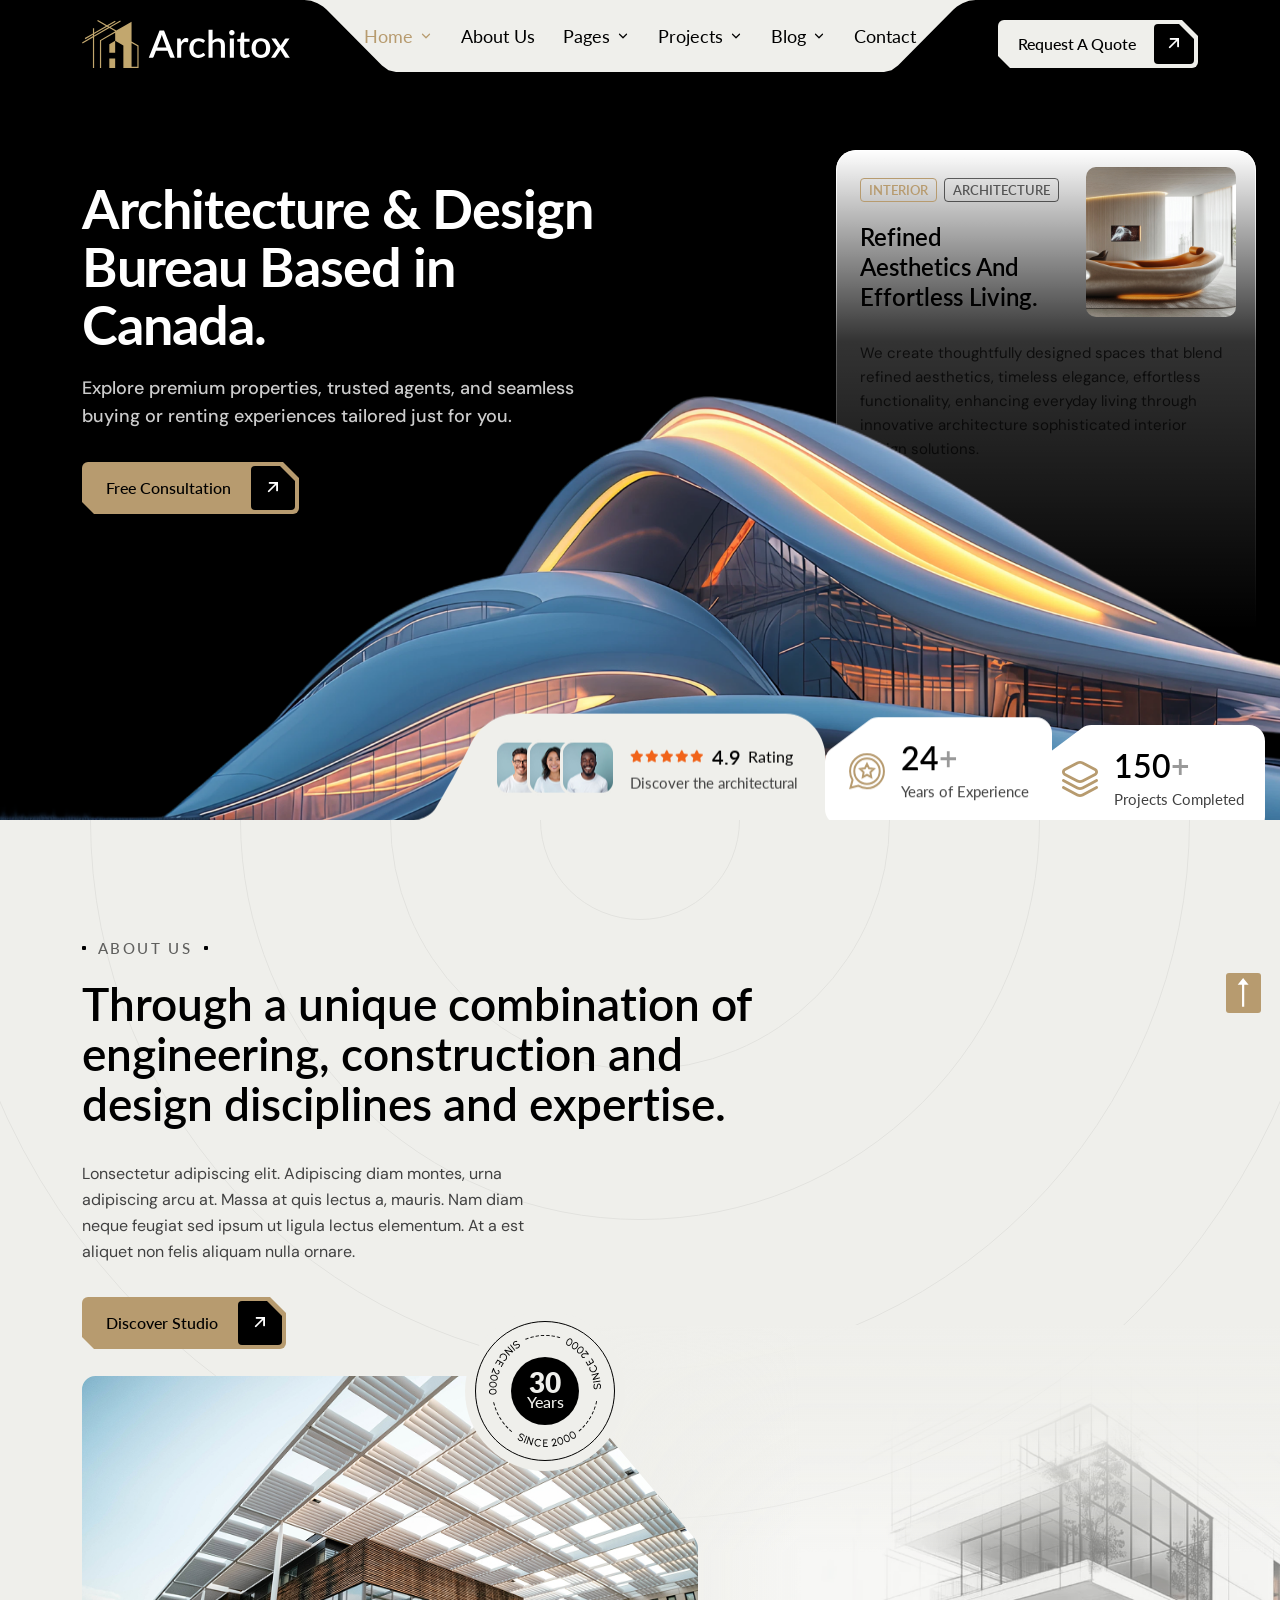
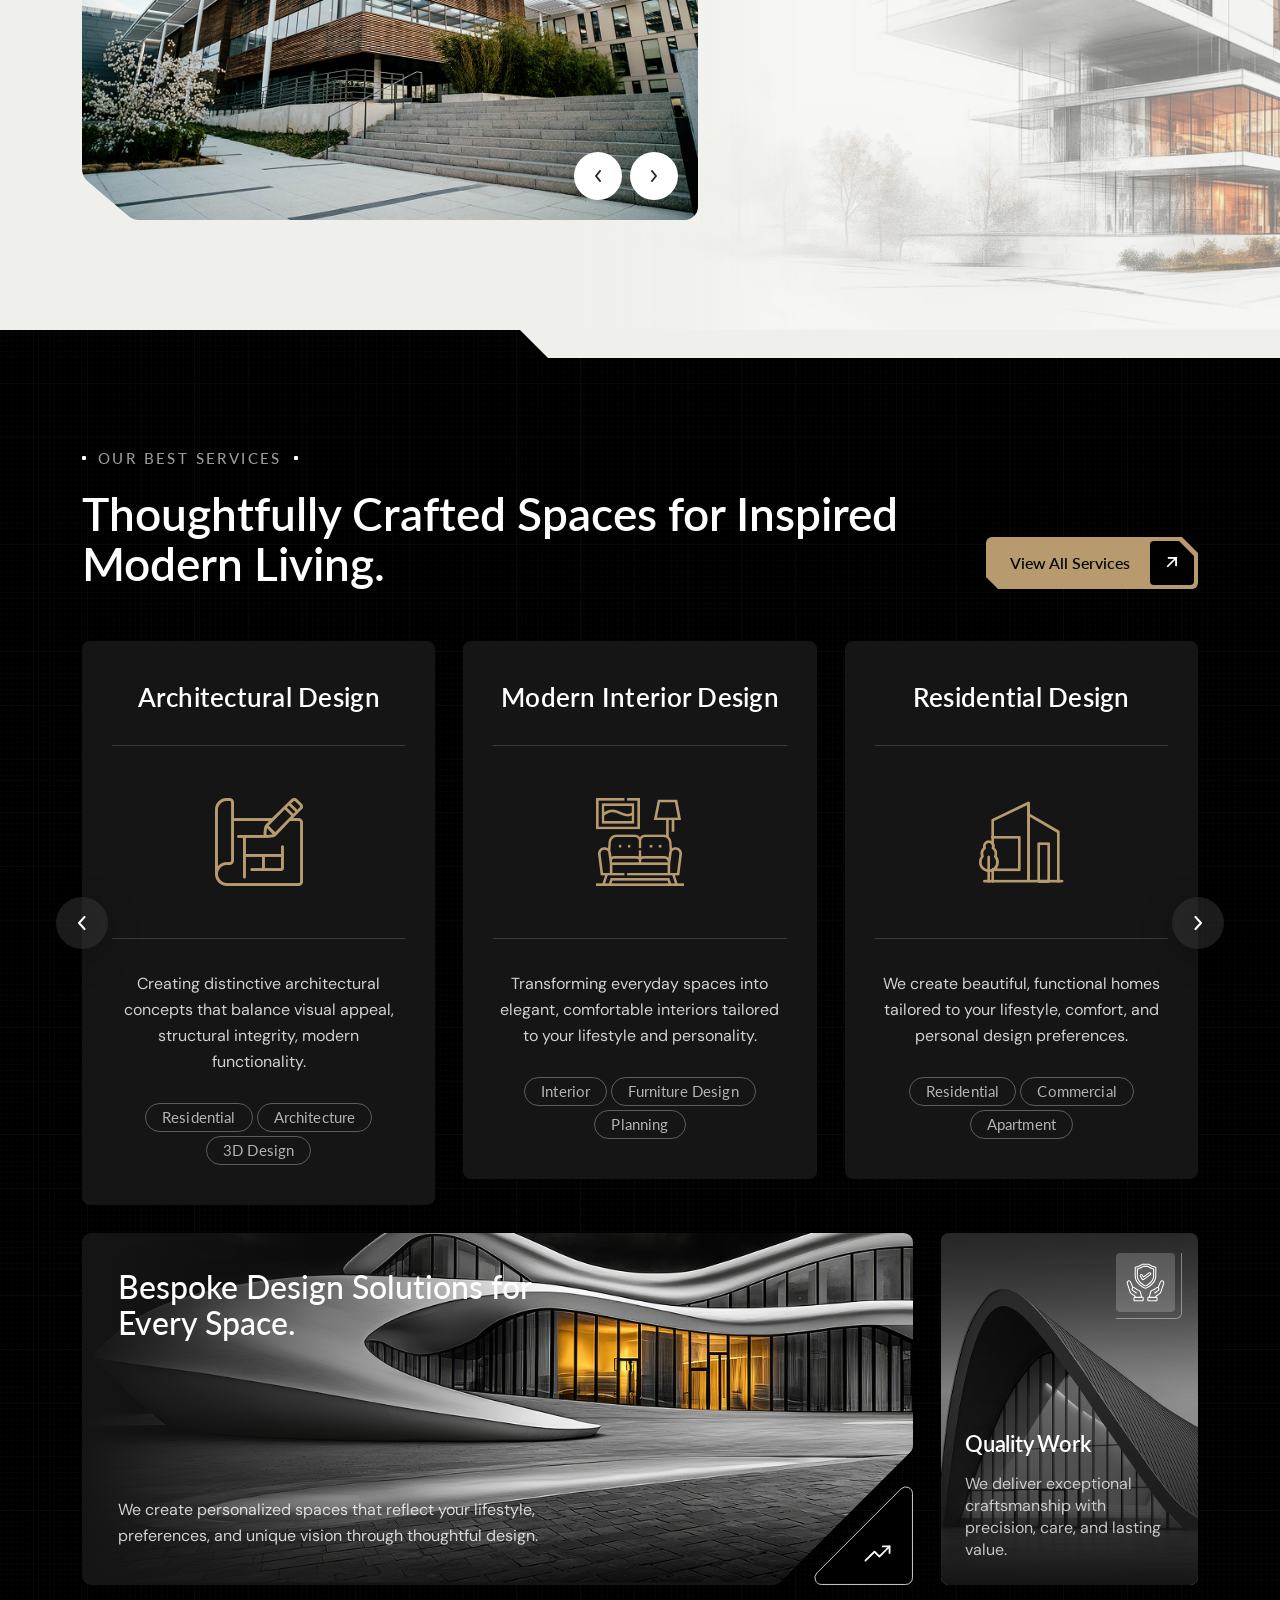
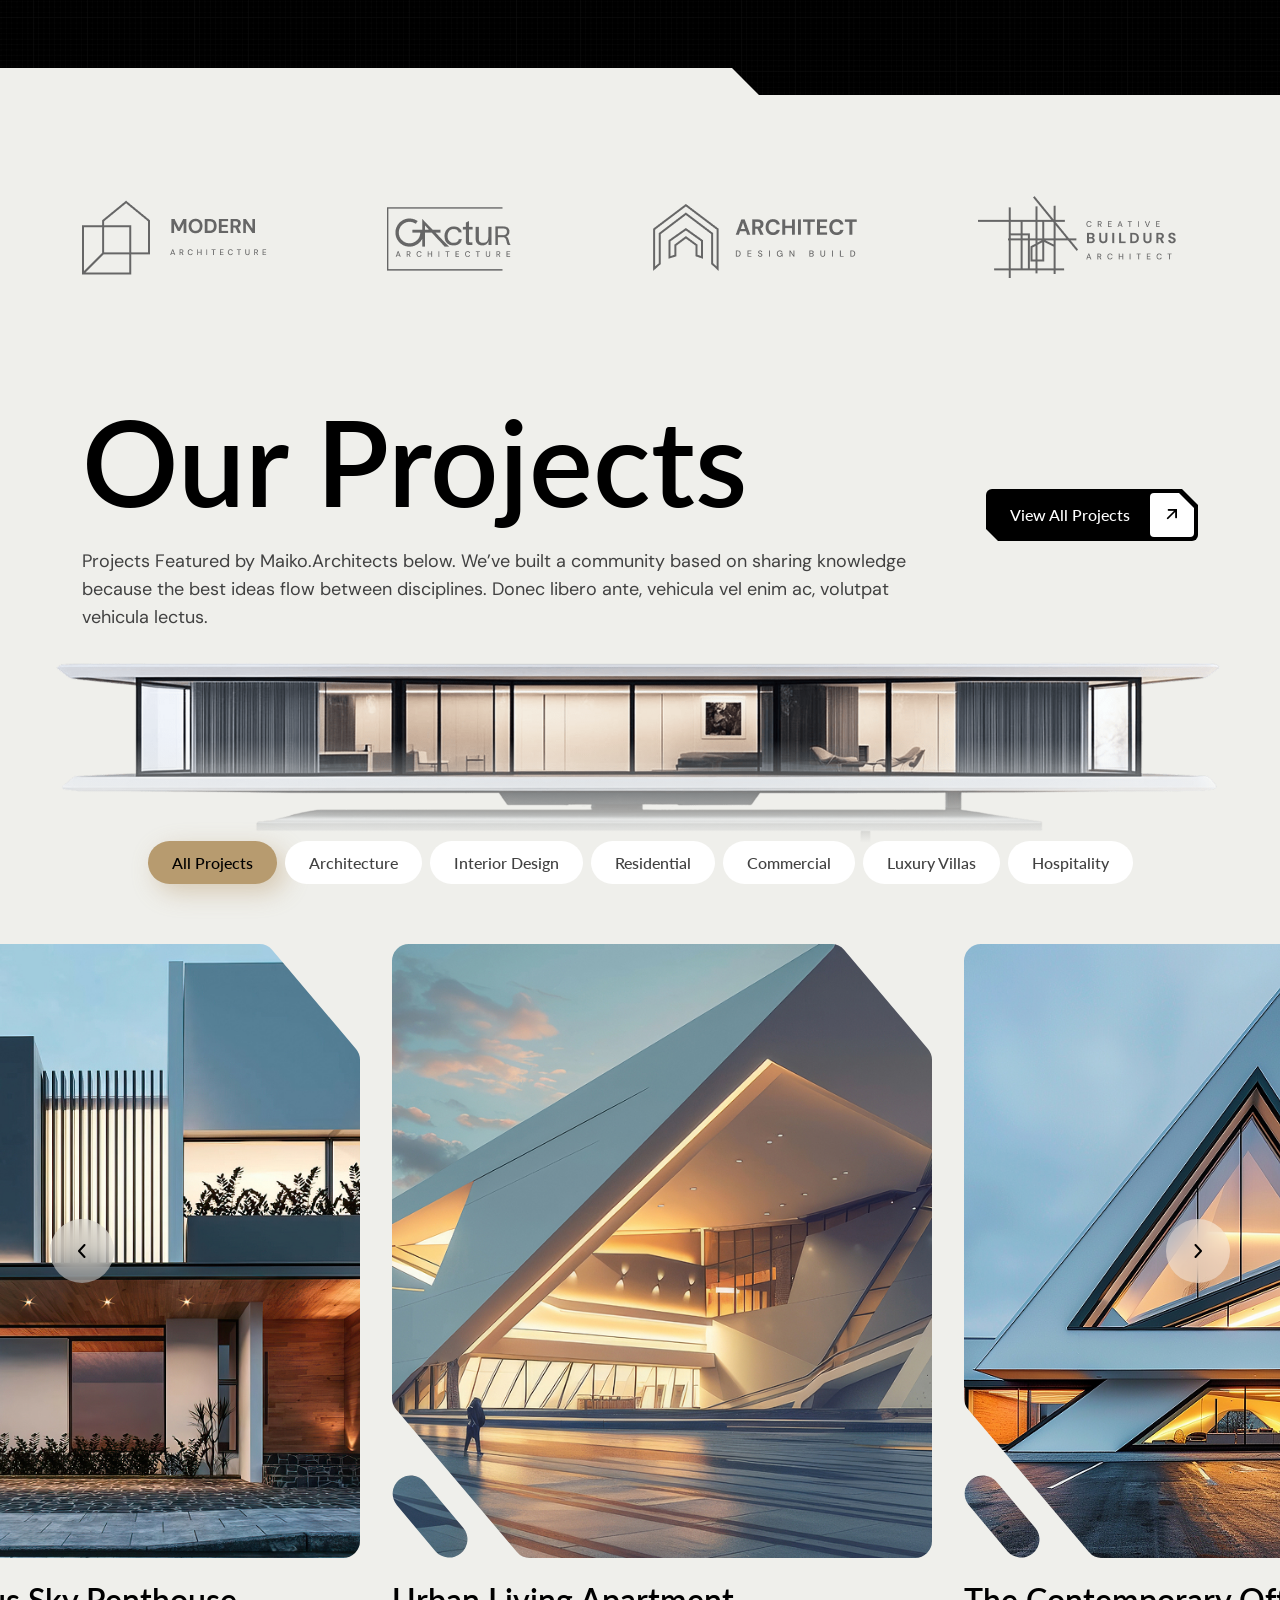
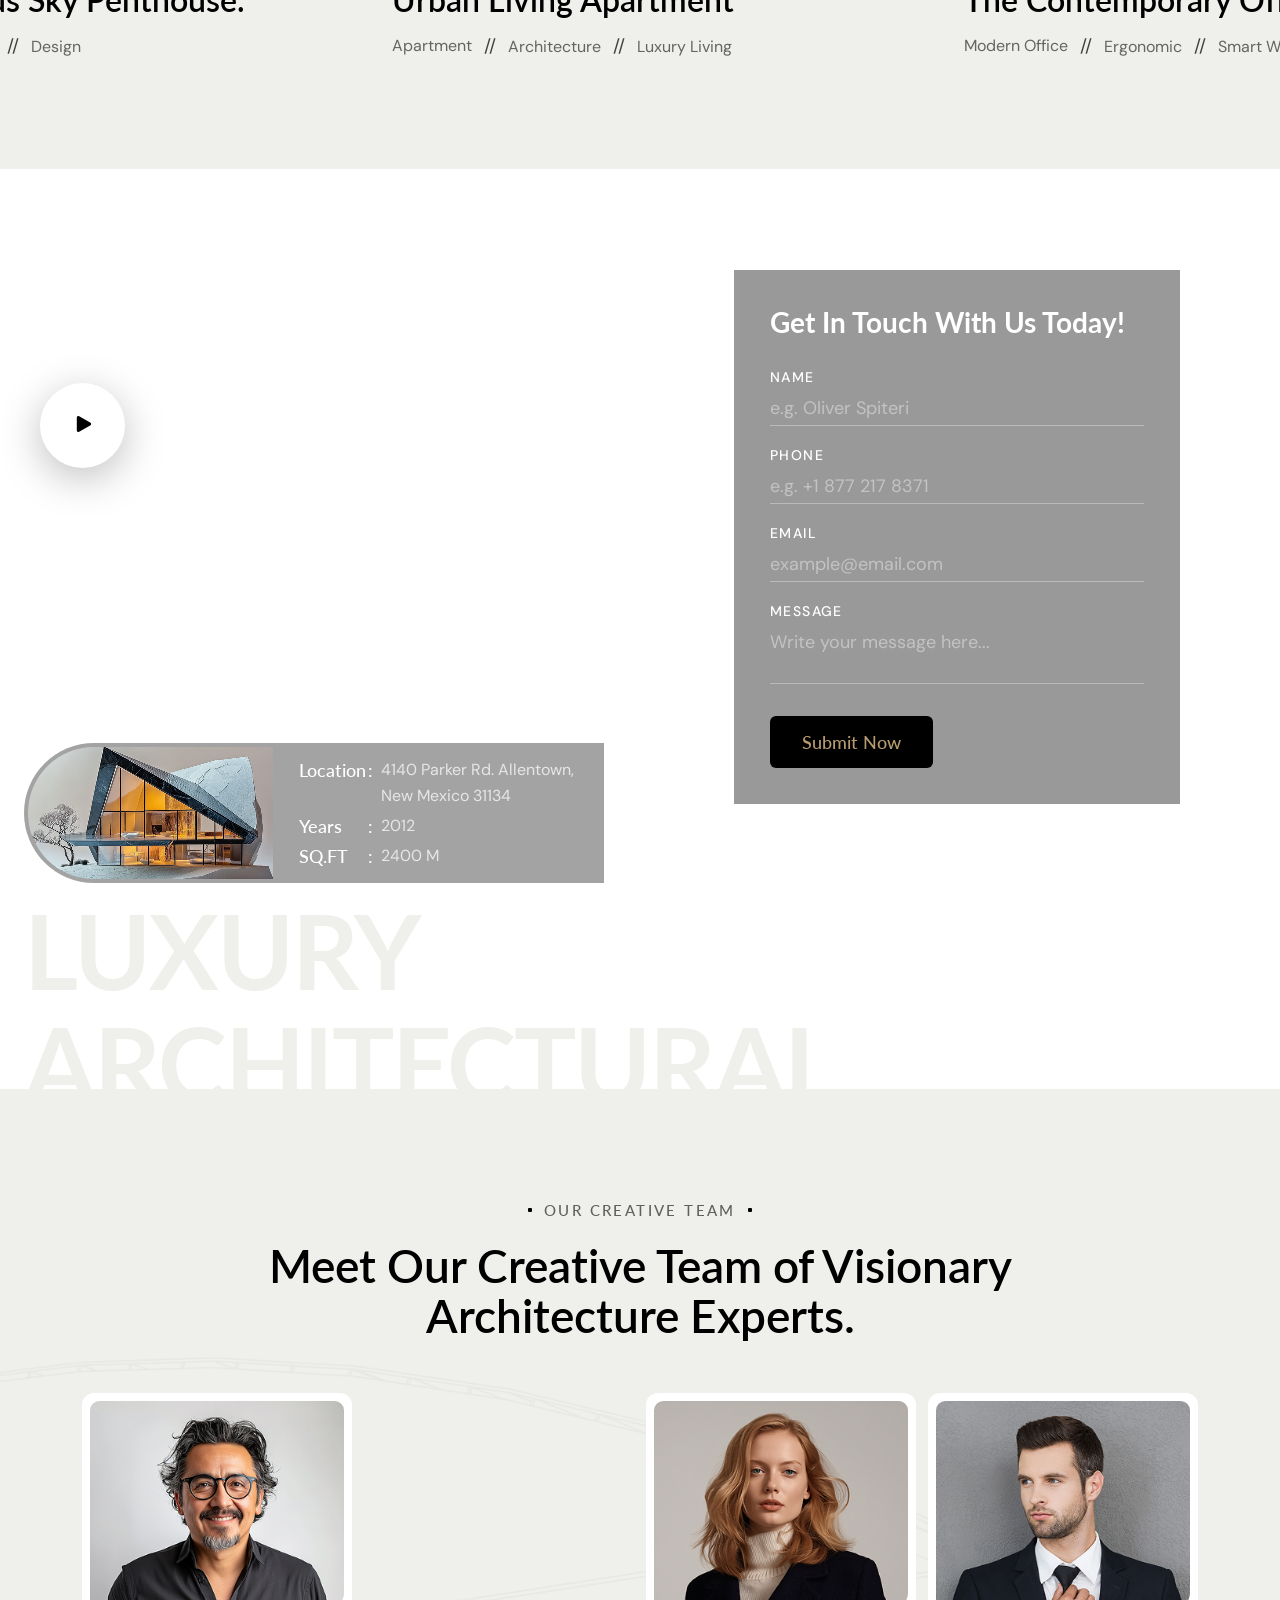
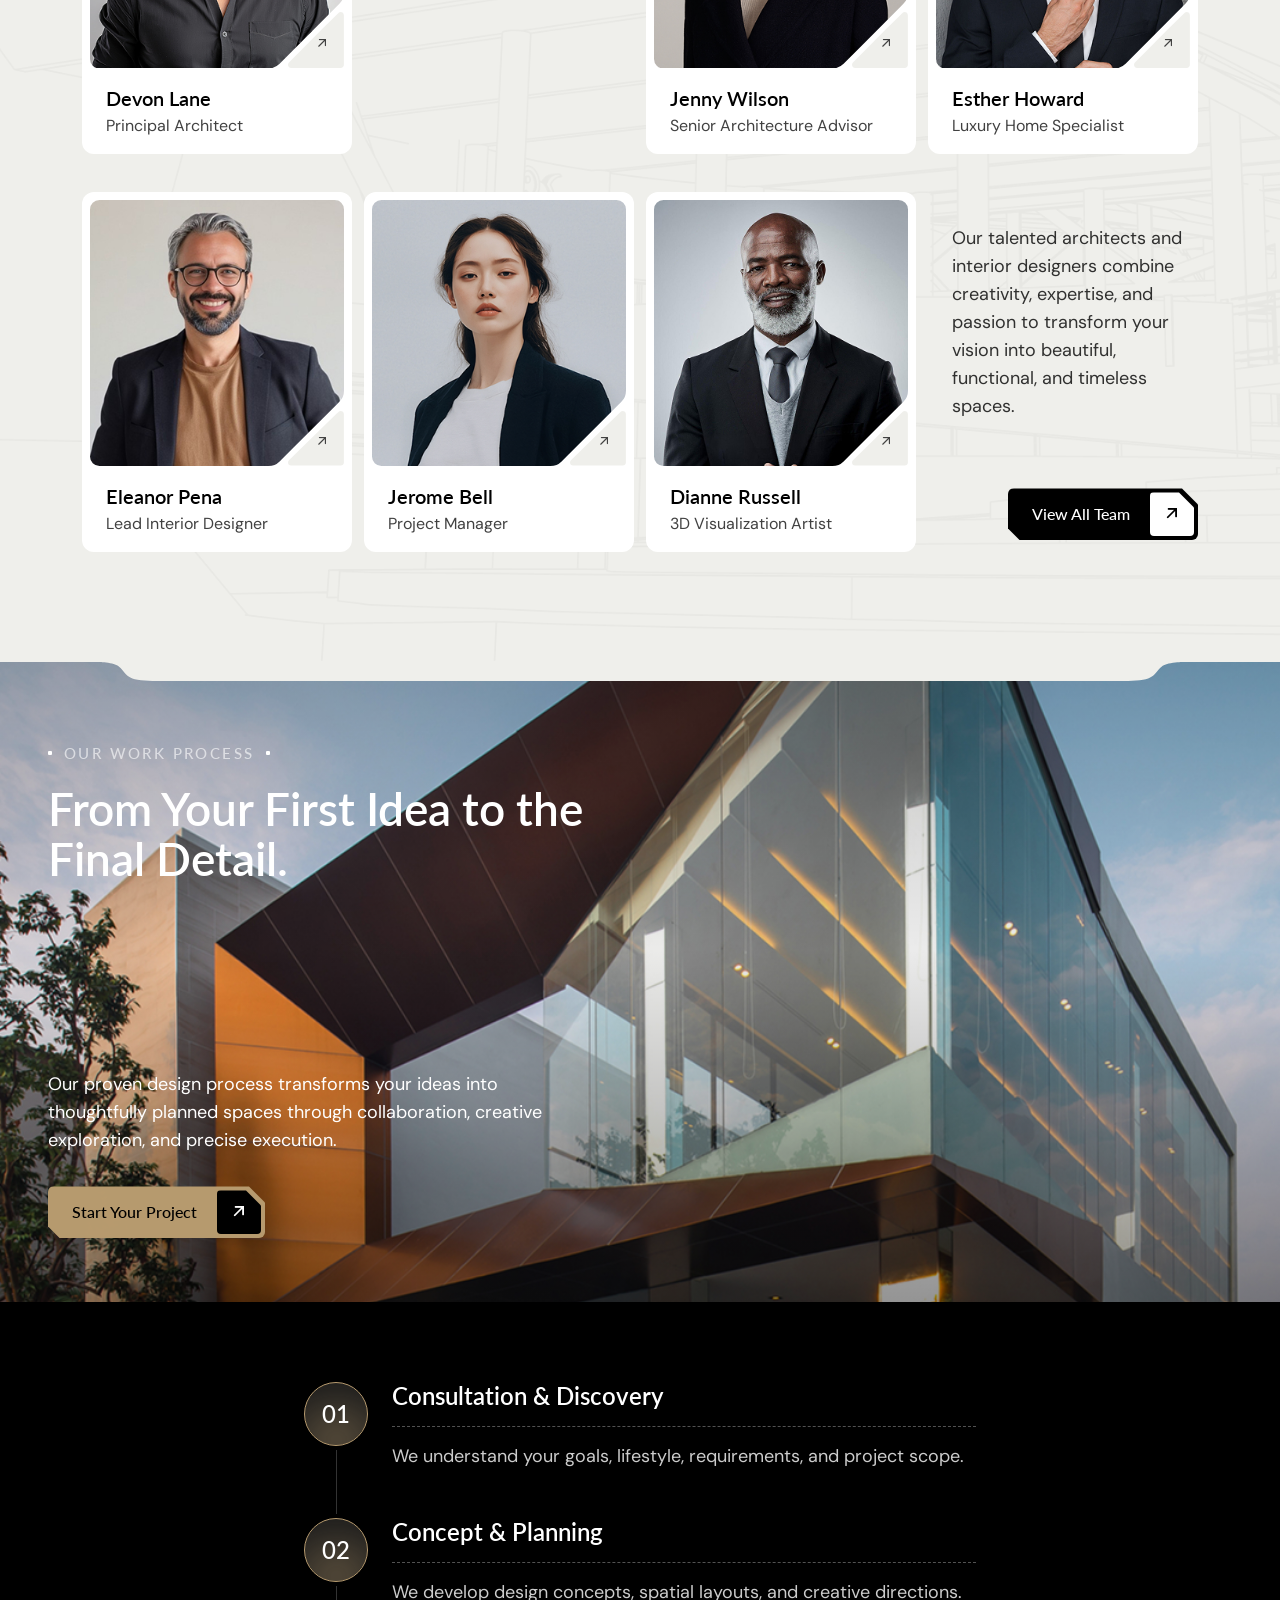
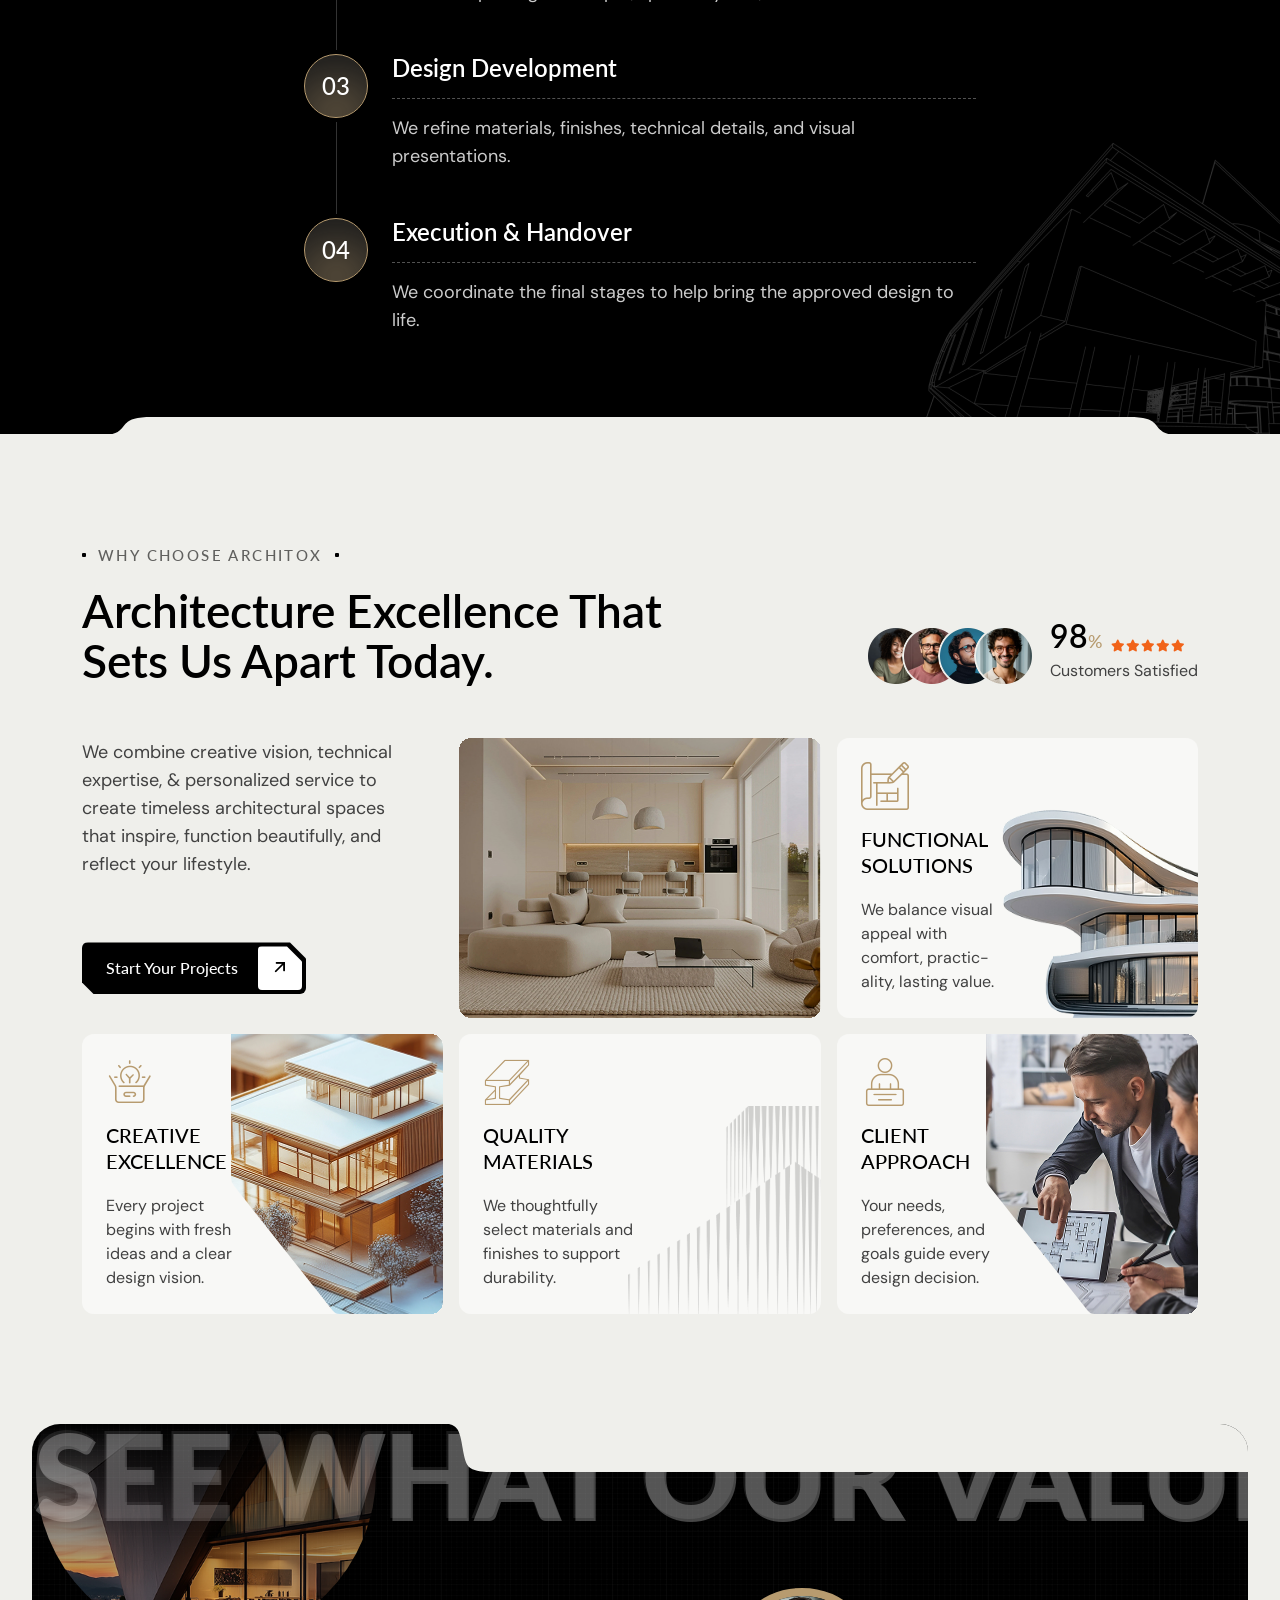
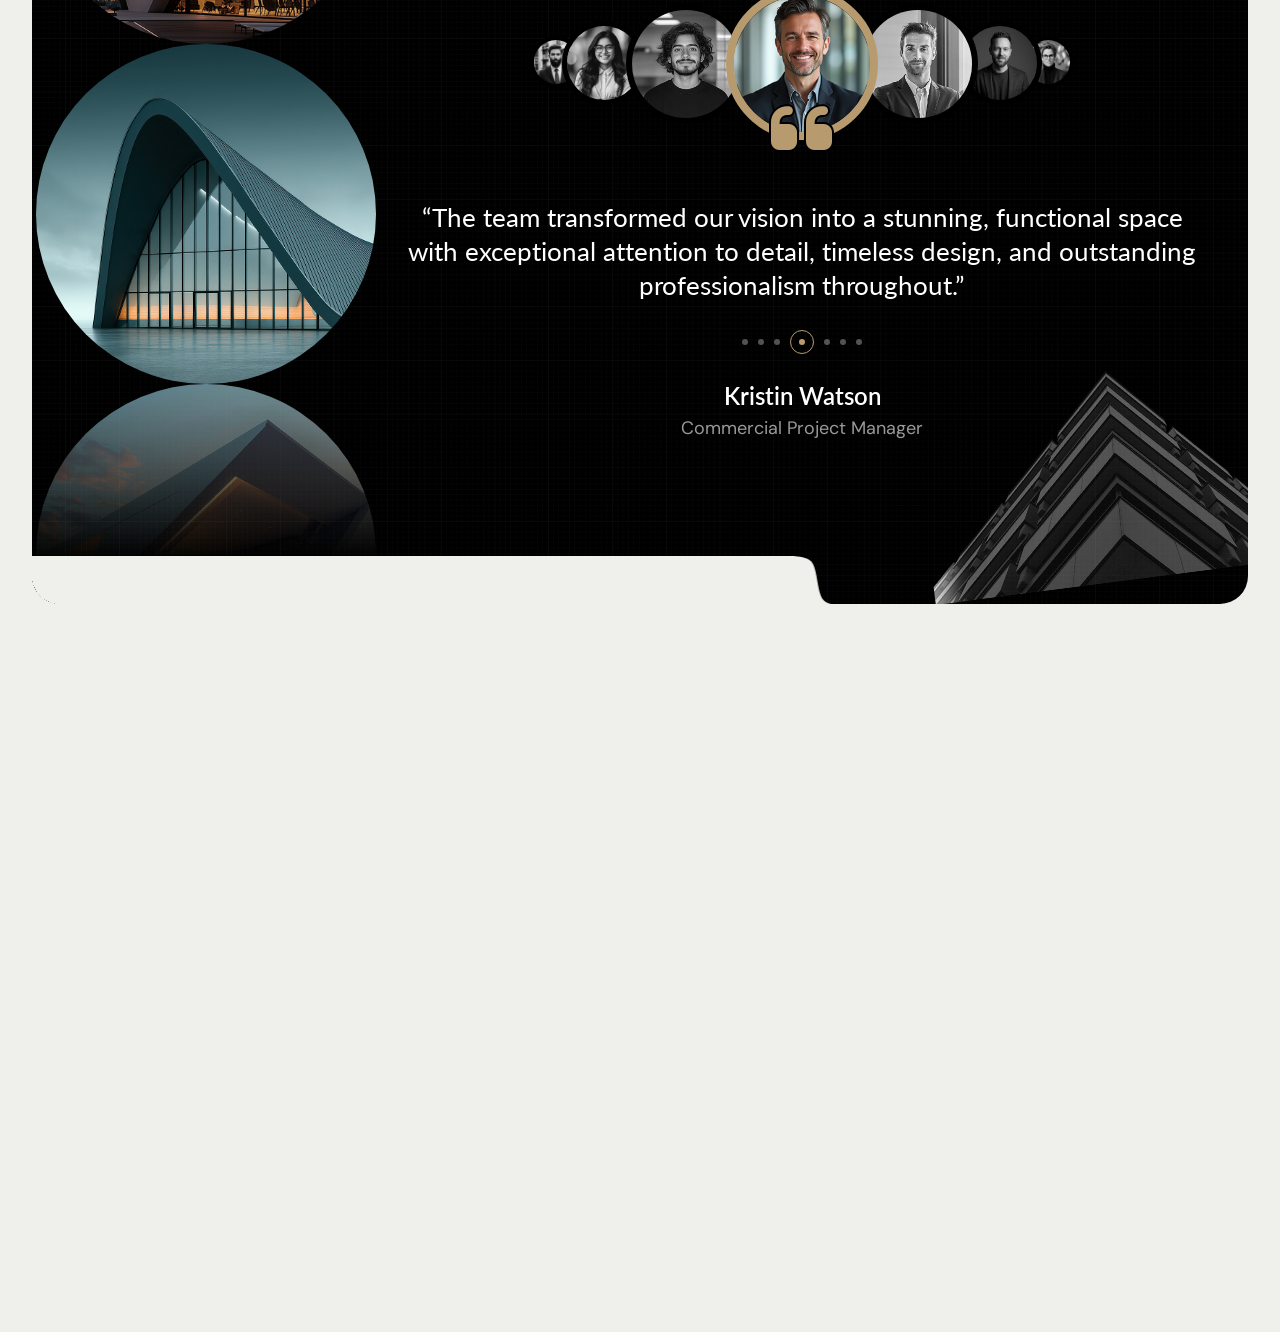
==== index.html @ 8ffff9d4 "h1-50%" ====
<!Doctype html>
<html class="no-js" lang="zxx">
    
    <head>
        <meta charset="utf-8">
        <meta http-equiv="x-ua-compatible" content="ie=edge">
        <title>Architox - Architecture & Interior HTML Template</title>
        <meta name="description" content="">
        <meta name="viewport" content="width=device-width, initial-scale=1">
		<link rel="shortcut icon" type="image/x-icon" href="assets/img/favicon.png">
        <!-- Place favicon.ico in the root directory -->


		<!-- all-CSS-link-here -->
        <link rel="stylesheet" href="assets/css/bootstrap.min.css">
        <link rel="stylesheet" href="assets/css/swiper-bundle.min.css">
        <link rel="stylesheet" href="assets/css/all.min.css">
        <link rel="stylesheet" href="assets/css/odometer.min.css">
        <link rel="stylesheet" href="assets/css/nice-select.css">
        <link rel="stylesheet" href="assets/css/animate.css">
        <link rel="stylesheet" href="assets/css/magnific-popup.css">
        <link rel="stylesheet" href="assets/css/nice-select.css">
        <link rel="stylesheet" href="assets/css/flaticon_architox.css">
        <link rel="stylesheet" href="assets/css/main.css">
    </head>

    <body class="ax-home-1" >

            
        <div class="ax-home-1-wrapper ">

            <!-- start preloader -->
            <div class="ax-preloader-1" role="status" aria-label="Loading Architox">
                <div class="ax-preloader-1-content">

                    <!-- the name: every letter rises out of its own mask -->
                    <div class="ax-preloader-1-word" aria-hidden="true">
                        <span class="ax-preloader-1-letter"><span class="ax-preloader-1-char">A</span></span>
                        <span class="ax-preloader-1-letter"><span class="ax-preloader-1-char">R</span></span>
                        <span class="ax-preloader-1-letter"><span class="ax-preloader-1-char">C</span></span>
                        <span class="ax-preloader-1-letter"><span class="ax-preloader-1-char">H</span></span>
                        <span class="ax-preloader-1-letter"><span class="ax-preloader-1-char">I</span></span>
                        <span class="ax-preloader-1-letter"><span class="ax-preloader-1-char">T</span></span>
                        <span class="ax-preloader-1-letter"><span class="ax-preloader-1-char">O</span></span>
                        <span class="ax-preloader-1-letter"><span class="ax-preloader-1-char">X</span></span>
                    </div>

                    <div class="ax-preloader-1-sub" aria-hidden="true">
                        <span class="ax-preloader-1-line"></span>
                        <span class="ax-preloader-1-tag">Architecture &amp; Interior</span>
                    </div>

                </div>
            </div>
            <!-- end preloader -->


            <!-- header-start -->
            <header class="ax-header-1-area">
                <div class="container ax-container-1">
                    <div class="ax-header-1-wrap">

                        <!-- logo -->
                        <div class="ax-header-1-logo-box">
                            <a href="index.html" class="ax-header-1-logo-elm" aria-label="Architox">
                                <div class="ax-header-1-logo-img wa-img-contain">
                                    <img src="assets/img/logo/logo-1.svg" alt="Architox">
                                </div>
                            </a>
                        </div>

                        <!-- menu -->
                        <div class="ax-header-1-menu d-xl-flex d-none">
                            <nav class="ax-main-navigation">
                                <ul id="main-nav" class="nav navbar-nav">

                                    <li class="dropdown active">
                                        <a href="#">
                                            <span class="text">Home</span>
                                            <span class="menu-arrow"></span>
                                        </a>
                                        <ul class="dropdown-menu clearfix">
                                            <li><a href="index.html">Home One</a></li>
                                            <li><a href="index-2.html">Home Two</a></li>
                                            <li><a href="index-3.html">Home Three</a></li>
                                        </ul>
                                    </li>

                                    <li>
                                        <a href="about-us.html"><span class="text">About Us</span></a>
                                    </li>

                                    <li class="dropdown">
                                        <a href="#">
                                            <span class="text">Pages</span>
                                            <span class="menu-arrow"></span>
                                        </a>
                                        <ul class="dropdown-menu clearfix">
                                            <li><a href="team.html">Our Team</a></li>
                                            <li><a href="pricing.html">Pricing</a></li>
                                            <li><a href="testimonial.html">Testimonial</a></li>
                                            <li><a href="faqs.html">FAQs</a></li>
                                            <li><a href="404.html">404</a></li>
                                        </ul>
                                    </li>

                                    <li class="dropdown">
                                        <a href="#">
                                            <span class="text">Projects</span>
                                            <span class="menu-arrow"></span>
                                        </a>
                                        <ul class="dropdown-menu clearfix">
                                            <li><a href="projects.html">Our Projects</a></li>
                                            <li><a href="project-details.html">Project Details</a></li>
                                        </ul>
                                    </li>

                                    <li class="dropdown">
                                        <a href="#">
                                            <span class="text">Blog</span>
                                            <span class="menu-arrow"></span>
                                        </a>
                                        <ul class="dropdown-menu clearfix">
                                            <li><a href="blog.html">Blog Grid</a></li>
                                            <li><a href="blog-details.html">Blog Details</a></li>
                                        </ul>
                                    </li>

                                    <li>
                                        <a href="contact-us.html"><span class="text">Contact</span></a>
                                    </li>

                                </ul>
                            </nav>
                        </div>

                        <!-- action-link -->
                        <div class="ax-header-1-action-link">

                            <!-- quote-btn -->
                            <a href="contact-us.html" class="ax-header-1-button">
                                <span class="text">Request A Quote</span>
                                <span class="icon">
                                    <i class="flaticon-up-right-arrow" aria-hidden="true"></i>
                                </span>
                            </a>

                            <!-- offcanvas-btn -->
                            <button type="button" class="ax-offcanvas-btn-1 offcanvas_toggle" aria-label="Open menu">
                                <i class="fa-solid fa-bars"></i>
                            </button>
                        </div>

                    </div>
                </div>
            </header>
            <!-- header-end -->


            <!-- hero-start -->
            <section class="ax-hero-1-area">

                <!-- bg-video -->
                <div class="ax-hero-1-bg wa-img-cover wa-video-cover wa-fix">
                    <video src="assets/img/hero/h1-bg-video.mp4" muted loop autoplay></video>
                </div>
                <div class="ax-hero-1-shade"></div>

                <!-- side-card -->
                <div class="ax-hero-1-card">
                    <div class="ax-hero-1-card-top">
                        <div class="ax-hero-1-card-left">
                            <div class="ax-hero-1-card-tags">
                                <span class="ax-hero-1-card-tag">Interior</span>
                                <span class="ax-hero-1-card-tag is-dark">Architecture</span>
                            </div>
                            <h3 class="ax-hero-1-card-title">Refined Aesthetics And Effortless Living.</h3>
                        </div>
                        <div class="ax-hero-1-card-img wa-img-cover wa-fix">
                            <img src="assets/img/hero/hero-card.jpg" alt="">
                        </div>
                    </div>
                    <p class="ax-hero-1-card-text">We create thoughtfully designed spaces that blend refined aesthetics, timeless elegance, effortless functionality, enhancing everyday living through innovative architecture sophisticated interior design solutions.</p>
                </div>

                <!-- building -->
                <div class="ax-hero-1-building wa-img-cover wa-fix">
                    <img src="assets/img/hero/hero-building.png" alt="Curved glass and steel building at dusk">
                </div>

                <!-- social-bar -->
                <div class="ax-hero-1-social">
                    <span class="ax-hero-1-social-follow">Follow us</span>
                    <span class="ax-hero-1-social-line"></span>
                    <div class="ax-hero-1-social-list">
                        <a href="#" class="ax-hero-1-social-link" aria-label="Facebook"><i class="fa-brands fa-facebook-f"></i></a>
                        <a href="#" class="ax-hero-1-social-link" aria-label="Instagram"><i class="fa-brands fa-instagram"></i></a>
                        <a href="#" class="ax-hero-1-social-link" aria-label="LinkedIn"><i class="fa-brands fa-linkedin-in"></i></a>
                        <a href="#" class="ax-hero-1-social-link" aria-label="X"><i class="fa-brands fa-x-twitter"></i></a>
                    </div>
                </div>

                <!-- stats -->
                <div class="ax-hero-1-stats">
                    <div class="ax-hero-1-rating">
                        <div class="ax-hero-1-rating-avatars">
                            <div class="ax-hero-1-rating-avatar wa-img-cover wa-fix">
                                <img src="assets/img/hero/hero-avatar-1.jpg" alt="">
                            </div>
                            <div class="ax-hero-1-rating-avatar wa-img-cover wa-fix">
                                <img src="assets/img/hero/hero-avatar-2.jpg" alt="">
                            </div>
                            <div class="ax-hero-1-rating-avatar wa-img-cover wa-fix">
                                <img src="assets/img/hero/hero-avatar-3.jpg" alt="">
                            </div>
                        </div>
                        <div class="ax-hero-1-rating-info">
                            <div class="ax-hero-1-rating-row">
                                <div class="ax-hero-1-rating-stars" aria-hidden="true">
                                    <i class="fa-solid fa-star"></i>
                                    <i class="fa-solid fa-star"></i>
                                    <i class="fa-solid fa-star"></i>
                                    <i class="fa-solid fa-star"></i>
                                    <i class="fa-solid fa-star"></i>
                                </div>
                                <span class="ax-hero-1-rating-num">4.9</span>
                                <span class="ax-hero-1-rating-label">Rating</span>
                            </div>
                            <p class="ax-hero-1-rating-text">Discover the architectural</p>
                        </div>
                    </div>
                    <div class="ax-hero-1-stat">
                        <div class="ax-hero-1-stat-icon wa-img-contain">
                            <img src="assets/img/hero/icon-experience.svg" alt="">
                        </div>
                        <div class="ax-hero-1-stat-info">
                            <h4 class="ax-hero-1-stat-num">24<span>+</span></h4>
                            <p class="ax-hero-1-stat-text">Years of Experience</p>
                        </div>
                    </div>
                    <div class="ax-hero-1-stat">
                        <div class="ax-hero-1-stat-icon wa-img-contain">
                            <img src="assets/img/hero/icon-projects.svg" alt="">
                        </div>
                        <div class="ax-hero-1-stat-info">
                            <h4 class="ax-hero-1-stat-num">150<span>+</span></h4>
                            <p class="ax-hero-1-stat-text">Projects Completed</p>
                        </div>
                    </div>
                </div>

                <!-- content -->
                <div class="container ax-container-1 ax-hero-1-container">
                    <div class="ax-hero-1-content">
                        <h1 class="ax-hero-title-1 wa_blinds_text" data-wa-text-wait data-wa-text-delay=".9">Architecture &amp; Design Bureau Based in Canada.</h1>
                        <p class="ax-p-4 ax-hero-1-text">Explore premium properties, trusted agents, and seamless buying or renting experiences tailored just for you.</p>
                        <div class="btn-elm">
                            <a href="contact-us.html" class="ax-pr-btn-1 ax-hero-1-btn">
                                <span class="text">Free Consultation</span>
                                <span class="icon">
                                    <i class="flaticon-up-right-arrow flaticon" aria-hidden="true"></i>
                                </span>
                            </a>
                        </div>
                    </div>
                </div>

            </section>
            <!-- hero-end -->


            <!-- about-start -->
            <section class="ax-about-1-area">

                <!-- sketch: the building in the corner -->
                <div class="ax-about-1-bg">
                    <div class="ax-about-1-bg-img wa-img-cover wa-fix">
                        <img src="assets/img/about/a1-bg-img.png" alt="">
                    </div>
                </div>

                <!-- lines: five half circles from the top middle -->
                <div class="ax-about-1-lines" aria-hidden="true">
                    <span class="ax-about-1-line"></span>
                    <span class="ax-about-1-line"></span>
                    <span class="ax-about-1-line"></span>
                    <span class="ax-about-1-line"></span>
                    <span class="ax-about-1-line"></span>
                </div>

                <div class="container ax-container-1 ax-about-1-container">
                    <div class="ax-about-1-wrap">

                        <!-- content -->
                        <div class="ax-about-1-content">
                            <span class="ax-subtitle-1">About us</span>
                            <h2 class="ax-sec-title-2 ax-about-1-title wa_blinds_text">Through a unique combination of engineering, construction and design disciplines and expertise.</h2>
                            <p class="ax-p-1 ax-about-1-text wow fadeInUp2">Lonsectetur adipiscing elit. Adipiscing diam montes, urna adipiscing arcu at. Massa at quis lectus a, mauris. Nam diam neque feugiat sed ipsum ut ligula lectus elementum. At a est aliquet non felis aliquam nulla ornare.</p>
                            <div class="btn-elm ax-about-1-btn wow fadeInUp2">
                                <a href="about-us.html" class="ax-pr-btn-1">
                                    <span class="text">Discover Studio</span>
                                    <span class="icon">
                                        <i class="flaticon-up-right-arrow flaticon" aria-hidden="true"></i>
                                    </span>
                                </a>
                            </div>
                        </div>

                        <!-- photo: the slider (4 pictures) with its badge and the two arrows -->
                        <div class="ax-about-1-photo">
                            <div class="ax-about-1-slider swiper">
                                <div class="swiper-wrapper">
                                    <div class="swiper-slide">
                                        <div class="ax-about-1-slide wa-img-cover wa-fix">
                                            <img src="assets/img/about/a1-img-1.jpg" alt="Modern architecture at sunset">
                                        </div>
                                    </div>
                                    <div class="swiper-slide">
                                        <div class="ax-about-1-slide wa-img-cover wa-fix">
                                            <img src="assets/img/about/a1-img-2.jpg" alt="Architecture project">
                                        </div>
                                    </div>
                                    <div class="swiper-slide">
                                        <div class="ax-about-1-slide wa-img-cover wa-fix">
                                            <img src="assets/img/about/a1-img-3.jpg" alt="Architecture project">
                                        </div>
                                    </div>
                                    <div class="swiper-slide">
                                        <div class="ax-about-1-slide wa-img-cover wa-fix">
                                            <img src="assets/img/about/a1-img-4.jpg" alt="Architecture project">
                                        </div>
                                    </div>
                                </div>
                            </div>

                            <div class="ax-about-1-sticker" aria-hidden="true">
                                <div class="ax-about-1-sticker-text wa-img-contain">
                                    <img src="assets/img/about/a1-circle-text.png" alt="">
                                </div>
                                <div class="ax-about-1-sticker-years">
                                    <span class="ax-about-1-sticker-num">30</span>
                                    <span class="ax-about-1-sticker-label">Years</span>
                                </div>
                            </div>

                            <div class="ax-about-1-arrows">
                                <button type="button" class="ax-about-1-arrow ax-about-1-prev" aria-label="Previous">
                                    <svg width="6" height="12" viewBox="0 0 6 12" fill="none" aria-hidden="true"><path d="M5 1L1 6l4 5" stroke="currentColor" stroke-width="2" stroke-linecap="round" stroke-linejoin="round"/></svg>
                                </button>
                                <button type="button" class="ax-about-1-arrow ax-about-1-next" aria-label="Next">
                                    <svg width="6" height="12" viewBox="0 0 6 12" fill="none" aria-hidden="true"><path d="M1 1l4 5-4 5" stroke="currentColor" stroke-width="2" stroke-linecap="round" stroke-linejoin="round"/></svg>
                                </button>
                            </div>
                        </div>

                        <!-- stats -->
                        <div class="ax-about-1-stats">
                            <div class="ax-about-1-stat">
                                <h3 class="ax-about-1-stat-title">Years of Experience</h3>
                                <div class="ax-about-1-stat-count">
                                    <span class="ax-about-1-stat-num">23</span>
                                    <span class="ax-about-1-stat-unit">+</span>
                                </div>
                                <p class="ax-about-1-stat-text">Over a decade of expertise crafting innovative</p>
                            </div>
                            <div class="ax-about-1-stat">
                                <h3 class="ax-about-1-stat-title">Client Satisfaction Rate</h3>
                                <div class="ax-about-1-stat-count">
                                    <span class="ax-about-1-stat-num">98</span>
                                    <span class="ax-about-1-stat-unit">%</span>
                                </div>
                                <p class="ax-about-1-stat-text">98% client satisfaction rate achieved through.</p>
                            </div>
                            <div class="ax-about-1-stat">
                                <h3 class="ax-about-1-stat-title">Projects Completed</h3>
                                <div class="ax-about-1-stat-count">
                                    <span class="ax-about-1-stat-num">1.2</span>
                                    <span class="ax-about-1-stat-unit">K+</span>
                                </div>
                                <p class="ax-about-1-stat-text is-sm">Showcasing innovative architecture through completed.</p>
                            </div>
                        </div>

                    </div>
                </div>

            </section>
            <!-- about-end -->


            <!-- service-start -->
            <section class="ax-service-1-area " data-background="assets/img/services/s1-bg-line.png">

                <div class="container ax-container-1 ax-service-1-container">

                    <!-- head -->
                    <div class="ax-service-1-head">
                        <div class="ax-service-1-head-content">
                            <span class="ax-subtitle-1 has-white">Our best services</span>
                            <h2 class="ax-sec-title-2 has-white ax-service-1-title wa_blinds_text">Thoughtfully Crafted Spaces for Inspired Modern Living.</h2>
                        </div>
                        <div class="btn-elm">
                            <a href="services.html" class="ax-pr-btn-1">
                                <span class="text">View All Services</span>
                                <span class="icon">
                                    <i class="flaticon-up-right-arrow flaticon" aria-hidden="true"></i>
                                </span>
                            </a>
                        </div>
                    </div>

                    <!-- slider: the cards of the services, the picture of a card comes up on hover -->
                    <div class="ax-service-1-slider-wrap">
                        <div class="ax-service-1-slider swiper">
                            <div class="swiper-wrapper">

                                <div class="swiper-slide">
                                    <div class="ax-service-1-card">
                                        <div class="ax-service-1-card-img wa-img-cover wa-fix">
                                            <img src="assets/img/services/s1-img-1.jpg" alt="">
                                        </div>
                                        <div class="ax-service-1-card-hover">
                                            <span class="ax-service-1-card-hover-title">Architectural Design</span>
                                            <p class="ax-service-1-card-hover-text">Creating distinctive architectural concepts that balance visual appeal, structural integrity, modern functionality.</p>
                                            <a href="services.html" class="ax-service-1-card-btn" aria-label="Architectural Design">
                                                <i class="flaticon-up-right-arrow flaticon" aria-hidden="true"></i>
                                            </a>
                                        </div>
                                        <div class="ax-service-1-card-in">
                                            <h3 class="ax-service-1-card-title">Architectural Design</h3>
                                            <div class="ax-service-1-card-mid">
                                                <div class="ax-service-1-card-icon">
                                                    <i class="flaticon-blueprint flaticon" aria-hidden="true"></i>
                                                </div>
                                            </div>
                                            <div class="ax-service-1-card-body">
                                                <p class="ax-service-1-card-text">Creating distinctive architectural concepts that balance visual appeal, structural integrity, modern functionality.</p>
                                                <div class="ax-service-1-card-tags">
                                                    <span class="ax-service-1-card-tag">Residential</span>
                                                    <span class="ax-service-1-card-tag">Architecture</span>
                                                    <span class="ax-service-1-card-tag">3D Design</span>
                                                </div>
                                            </div>
                                        </div>
                                    </div>
                                </div>

                                <div class="swiper-slide">
                                    <div class="ax-service-1-card">
                                        <div class="ax-service-1-card-img wa-img-cover wa-fix">
                                            <img src="assets/img/services/s1-img-2.jpg" alt="">
                                        </div>
                                        <div class="ax-service-1-card-hover">
                                            <span class="ax-service-1-card-hover-title">Modern Interior Design</span>
                                            <p class="ax-service-1-card-hover-text">Transforming everyday spaces into elegant, comfortable interiors tailored to your lifestyle and personality.</p>
                                            <a href="services.html" class="ax-service-1-card-btn" aria-label="Modern Interior Design">
                                                <i class="flaticon-up-right-arrow flaticon" aria-hidden="true"></i>
                                            </a>
                                        </div>
                                        <div class="ax-service-1-card-in">
                                            <h3 class="ax-service-1-card-title">Modern Interior Design</h3>
                                            <div class="ax-service-1-card-mid">
                                                <div class="ax-service-1-card-icon">
                                                    <i class="flaticon-sofa flaticon" aria-hidden="true"></i>
                                                </div>
                                            </div>
                                            <div class="ax-service-1-card-body">
                                                <p class="ax-service-1-card-text">Transforming everyday spaces into elegant, comfortable interiors tailored to your lifestyle and personality.</p>
                                                <div class="ax-service-1-card-tags">
                                                    <span class="ax-service-1-card-tag">Interior</span>
                                                    <span class="ax-service-1-card-tag">Furniture Design</span>
                                                    <span class="ax-service-1-card-tag">Planning</span>
                                                </div>
                                            </div>
                                        </div>
                                    </div>
                                </div>

                                <div class="swiper-slide">
                                    <div class="ax-service-1-card">
                                        <div class="ax-service-1-card-img wa-img-cover wa-fix">
                                            <img src="assets/img/services/s1-img-5.jpg" alt="">
                                        </div>
                                        <div class="ax-service-1-card-hover">
                                            <span class="ax-service-1-card-hover-title">Residential Design</span>
                                            <p class="ax-service-1-card-hover-text">We create beautiful, functional homes tailored to your lifestyle, comfort, and personal design preferences.</p>
                                            <a href="services.html" class="ax-service-1-card-btn" aria-label="Residential Design">
                                                <i class="flaticon-up-right-arrow flaticon" aria-hidden="true"></i>
                                            </a>
                                        </div>
                                        <div class="ax-service-1-card-in">
                                            <h3 class="ax-service-1-card-title">Residential Design</h3>
                                            <div class="ax-service-1-card-mid">
                                                <div class="ax-service-1-card-icon">
                                                    <i class="flaticon-modern-house flaticon" aria-hidden="true"></i>
                                                </div>
                                            </div>
                                            <div class="ax-service-1-card-body">
                                                <p class="ax-service-1-card-text">We create beautiful, functional homes tailored to your lifestyle, comfort, and personal design preferences.</p>
                                                <div class="ax-service-1-card-tags">
                                                    <span class="ax-service-1-card-tag">Residential</span>
                                                    <span class="ax-service-1-card-tag">Commercial</span>
                                                    <span class="ax-service-1-card-tag">Apartment</span>
                                                </div>
                                            </div>
                                        </div>
                                    </div>
                                </div>

                                <div class="swiper-slide">
                                    <div class="ax-service-1-card">
                                        <div class="ax-service-1-card-img wa-img-cover wa-fix">
                                            <img src="assets/img/services/s1-img-3.jpg" alt="">
                                        </div>
                                        <div class="ax-service-1-card-hover">
                                            <span class="ax-service-1-card-hover-title">Commercial Design</span>
                                            <p class="ax-service-1-card-hover-text">Designing inspiring commercial spaces that elevate brands, welcome people, and support productive daily work.</p>
                                            <a href="services.html" class="ax-service-1-card-btn" aria-label="Commercial Design">
                                                <i class="flaticon-up-right-arrow flaticon" aria-hidden="true"></i>
                                            </a>
                                        </div>
                                        <div class="ax-service-1-card-in">
                                            <h3 class="ax-service-1-card-title">Commercial Design</h3>
                                            <div class="ax-service-1-card-mid">
                                                <div class="ax-service-1-card-icon">
                                                    <i class="flaticon-modern-house-1 flaticon" aria-hidden="true"></i>
                                                </div>
                                            </div>
                                            <div class="ax-service-1-card-body">
                                                <p class="ax-service-1-card-text">Designing inspiring commercial spaces that elevate brands, welcome people, and support productive daily work.</p>
                                                <div class="ax-service-1-card-tags">
                                                    <span class="ax-service-1-card-tag">Office</span>
                                                    <span class="ax-service-1-card-tag">Retail</span>
                                                    <span class="ax-service-1-card-tag">Hospitality</span>
                                                </div>
                                            </div>
                                        </div>
                                    </div>
                                </div>

                                <div class="swiper-slide">
                                    <div class="ax-service-1-card">
                                        <div class="ax-service-1-card-img wa-img-cover wa-fix">
                                            <img src="assets/img/services/s1-img-4.jpg" alt="">
                                        </div>
                                        <div class="ax-service-1-card-hover">
                                            <span class="ax-service-1-card-hover-title">Space Planning</span>
                                            <p class="ax-service-1-card-hover-text">Smart layouts and detailed plans that make every square meter work harder, flow better, and feel right.</p>
                                            <a href="services.html" class="ax-service-1-card-btn" aria-label="Space Planning">
                                                <i class="flaticon-up-right-arrow flaticon" aria-hidden="true"></i>
                                            </a>
                                        </div>
                                        <div class="ax-service-1-card-in">
                                            <h3 class="ax-service-1-card-title">Space Planning</h3>
                                            <div class="ax-service-1-card-mid">
                                                <div class="ax-service-1-card-icon">
                                                    <i class="flaticon-layout flaticon" aria-hidden="true"></i>
                                                </div>
                                            </div>
                                            <div class="ax-service-1-card-body">
                                                <p class="ax-service-1-card-text">Smart layouts and detailed plans that make every square meter work harder, flow better, and feel right.</p>
                                                <div class="ax-service-1-card-tags">
                                                    <span class="ax-service-1-card-tag">Planning</span>
                                                    <span class="ax-service-1-card-tag">Layout</span>
                                                    <span class="ax-service-1-card-tag">Consulting</span>
                                                </div>
                                            </div>
                                        </div>
                                    </div>
                                </div>

                            </div>
                        </div>

                        <button type="button" class="ax-service-1-arrow is-prev ax-service-1-prev" aria-label="Previous">
                            <svg width="8" height="14" viewBox="0 0 8 14" fill="none" aria-hidden="true"><path d="M6.5 1L1 7l5.5 6" stroke="currentColor" stroke-width="2" stroke-linecap="round" stroke-linejoin="round"/></svg>
                        </button>
                        <button type="button" class="ax-service-1-arrow is-next ax-service-1-next" aria-label="Next">
                            <svg width="8" height="14" viewBox="0 0 8 14" fill="none" aria-hidden="true"><path d="M1.5 1L7 7l-5.5 6" stroke="currentColor" stroke-width="2" stroke-linecap="round" stroke-linejoin="round"/></svg>
                        </button>
                    </div>

                    <!-- down cards: the wide one (cut at its bottom right, the chip sits in the cut) and the narrow one -->
                    <div class="ax-service-1-down">

                        <div class="ax-service-1-big-wrap">
                            <div class="ax-service-1-big">
                                <div class="ax-service-1-big-img wa-img-cover wa-fix">
                                    <img class="wa_parallax_img" src="assets/img/services/s1-big-img.jpg" alt="">
                                </div>
                                <span class="ax-service-1-big-shade"></span>
                                <div class="ax-service-1-big-content">
                                    <h3 class="ax-service-1-big-title">Bespoke Design Solutions for Every Space.</h3>
                                    <p class="ax-service-1-big-text">We create personalized spaces that reflect your lifestyle, preferences, and unique vision through thoughtful design.</p>
                                </div>
                            </div>
                            <a href="services.html" class="ax-service-1-chip" aria-label="Explore our services">
                                <svg class="ax-service-1-chip-shape" viewBox="0 0 136 136" aria-hidden="true"><path d="M120.99 15.01A8.5 8.5 0 0 1 135.5 21.02L135.5 127A8.5 8.5 0 0 1 127 135.5L21.02 135.5A8.5 8.5 0 0 1 15.01 120.99Z"/></svg>
                                <div class="ax-service-1-chip-icon wa-img-contain">
                                    <img src="assets/img/services/icon-trend.svg" alt="">
                                </div>
                            </a>
                        </div>

                        <div class="ax-service-1-quality">
                            <div class="ax-service-1-quality-img wa-img-cover wa-fix">
                                <img src="assets/img/services/s1-card-img.jpg" alt="">
                            </div>
                            <span class="ax-service-1-quality-shade"></span>
                            <div class="ax-service-1-quality-icon">
                                <div class="ax-service-1-quality-icon-in">
                                    <div class="ax-service-1-quality-icon-img wa-img-contain">
                                        <img src="assets/img/services/icon-shield.svg" alt="">
                                    </div>
                                </div>
                            </div>
                            <div class="ax-service-1-quality-content">
                                <h3 class="ax-service-1-quality-title">Quality Work</h3>
                                <p class="ax-service-1-quality-text">We deliver exceptional craftsmanship with precision, care, and lasting value.</p>
                            </div>
                        </div>

                    </div>

                </div>

            </section>
            <!-- service-end -->


            <!-- client-start -->
            <section class="ax-client-1-area">
                <div class="container ax-container-1">
                    <div class="ax-client-1-row">

                        <!-- cross-hair marks -->
                        <span class="ax-client-1-shape is-left" aria-hidden="true">
                            <span class="ax-client-1-line is-h"></span>
                            <span class="ax-client-1-line is-v"></span>
                        </span>
                        <span class="ax-client-1-shape is-right" aria-hidden="true">
                            <span class="ax-client-1-line is-h"></span>
                            <span class="ax-client-1-line is-v"></span>
                        </span>

                        <!-- marquee: the logos run by themselves (wa_marquee, data-speed is in px per second) -->
                        <div class="ax-client-1-marquee wa_marquee" data-speed="50">
                            <div class="ax-client-1-track">
                                <div class="ax-client-1-logo wa-img-contain">
                                    <img src="assets/img/clients/c1-logo-1.png" alt="Modern Architecture">
                                </div>
                                <div class="ax-client-1-logo wa-img-contain">
                                    <img src="assets/img/clients/c1-logo-2.png" alt="Gactur Architecture">
                                </div>
                                <div class="ax-client-1-logo wa-img-contain">
                                    <img src="assets/img/clients/c1-logo-3.png" alt="Architect Design Build">
                                </div>
                                <div class="ax-client-1-logo wa-img-contain">
                                    <img src="assets/img/clients/c1-logo-4.png" alt="Creative Buildurs Architect">
                                </div>
                                <div class="ax-client-1-logo wa-img-contain">
                                    <img src="assets/img/clients/c1-logo-5.png" alt="The Design Studio">
                                </div>
                                <div class="ax-client-1-logo wa-img-contain">
                                    <img src="assets/img/clients/c1-logo-6.png" alt="The Space Gactur">
                                </div>
                                <div class="ax-client-1-logo wa-img-contain">
                                    <img src="assets/img/clients/c1-logo-7.png" alt="Modern Architecture">
                                </div>
                            </div>
                        </div>

                    </div>
                </div>
            </section>
            <!-- client-end -->

            <!-- project-start -->
            <section class="ax-project-1-area">

                <!-- head -->
                <div class="container ax-container-1">
                    <div class="ax-project-1-head">
                        <div class="ax-project-1-head-content">
                            <h2 class="ax-project-1-title wa_blinds_text">Our Projects</h2>
                            <p class="ax-p-1 ax-project-1-text">Projects Featured by Maiko.Architects below. We’ve built a community based on sharing knowledge because the best ideas flow between disciplines. Donec libero ante, vehicula vel enim ac, volutpat vehicula lectus.</p>
                        </div>
                        <div class="btn-elm">
                            <a href="projects.html" class="ax-pr-btn-1 is-dark">
                                <span class="text">View All Projects</span>
                                <span class="icon">
                                    <i class="flaticon-up-right-arrow flaticon" aria-hidden="true"></i>
                                </span>
                            </a>
                        </div>
                    </div>
                </div>

                <!-- building: it melts into the page at its foot -->
                <div class="ax-project-1-bg">
                    <div class="ax-project-1-bg-img wa-img-cover wa-fix">
                        <img src="assets/img/projects/p1-big-img-1.png" alt="">
                    </div>
                </div>

                <!-- tabs: the filter of the slider (data-filter is the category of a card) -->
                <div class="container ax-container-1">
                    <div class="ax-project-1-tabs">
                        <button type="button" class="ax-project-1-tab is-active" data-filter="all">All Projects</button>
                        <button type="button" class="ax-project-1-tab" data-filter="architecture">Architecture</button>
                        <button type="button" class="ax-project-1-tab" data-filter="interior-design">Interior Design</button>
                        <button type="button" class="ax-project-1-tab" data-filter="residential">Residential</button>
                        <button type="button" class="ax-project-1-tab" data-filter="commercial">Commercial</button>
                        <button type="button" class="ax-project-1-tab" data-filter="luxury-villas">Luxury Villas</button>
                        <button type="button" class="ax-project-1-tab" data-filter="hospitality">Hospitality</button>
                    </div>
                </div>

                <!-- slider: as wide as the screen, the arrows are on the edges of the container -->
                <div class="ax-project-1-slider-wrap">
                    <div class="ax-project-1-slider swiper">
                        <div class="swiper-wrapper">

                            <div class="swiper-slide ax-project-1-slide" data-category="architecture residential">
                                <div class="ax-project-1-card">
                                    <a href="project-details.html" class="ax-project-1-card-media" aria-label="The Luxurious Sky Penthouse.">
                                        <div class="ax-project-1-card-img wa-img-cover wa-fix">
                                            <img src="assets/img/projects/p1-img-1.jpg" alt="">
                                        </div>
                                        <span class="ax-project-1-card-shade"></span>
                                        <div class="ax-project-1-sticker" aria-hidden="true">
                                            <div class="ax-project-1-sticker-text wa-img-contain">
                                                <img src="assets/img/projects/p1-circle-text.png" alt="">
                                            </div>
                                            <div class="ax-project-1-sticker-eye"><i class="flaticon-view flaticon"></i></div>
                                        </div>
                                    </a>
                                    <div class="ax-project-1-card-content">
                                        <h3 class="ax-project-1-card-title"><a href="project-details.html">The Luxurious Sky Penthouse.</a></h3>
                                        <ul class="wa-ul ax-project-1-card-tags">
                                            <li>House</li>
                                            <li>Architecture</li>
                                            <li>Design</li>
                                        </ul>
                                    </div>
                                </div>
                            </div>

                            <div class="swiper-slide ax-project-1-slide" data-category="architecture residential">
                                <div class="ax-project-1-card">
                                    <a href="project-details.html" class="ax-project-1-card-media" aria-label="Urban Living Apartment">
                                        <div class="ax-project-1-card-img wa-img-cover wa-fix">
                                            <img src="assets/img/projects/p1-img-2.jpg" alt="">
                                        </div>
                                        <span class="ax-project-1-card-shade"></span>
                                        <div class="ax-project-1-sticker" aria-hidden="true">
                                            <div class="ax-project-1-sticker-text wa-img-contain">
                                                <img src="assets/img/projects/p1-circle-text.png" alt="">
                                            </div>
                                            <div class="ax-project-1-sticker-eye"><i class="flaticon-view flaticon"></i></div>
                                        </div>
                                    </a>
                                    <div class="ax-project-1-card-content">
                                        <h3 class="ax-project-1-card-title"><a href="project-details.html">Urban Living Apartment</a></h3>
                                        <ul class="wa-ul ax-project-1-card-tags">
                                            <li>Apartment</li>
                                            <li>Architecture</li>
                                            <li>Luxury Living</li>
                                        </ul>
                                    </div>
                                </div>
                            </div>

                            <div class="swiper-slide ax-project-1-slide" data-category="commercial">
                                <div class="ax-project-1-card">
                                    <a href="project-details.html" class="ax-project-1-card-media" aria-label="The Contemporary Office">
                                        <div class="ax-project-1-card-img wa-img-cover wa-fix">
                                            <img src="assets/img/projects/p1-img-3.jpg" alt="">
                                        </div>
                                        <span class="ax-project-1-card-shade"></span>
                                        <div class="ax-project-1-sticker" aria-hidden="true">
                                            <div class="ax-project-1-sticker-text wa-img-contain">
                                                <img src="assets/img/projects/p1-circle-text.png" alt="">
                                            </div>
                                            <div class="ax-project-1-sticker-eye"><i class="flaticon-view flaticon"></i></div>
                                        </div>
                                    </a>
                                    <div class="ax-project-1-card-content">
                                        <h3 class="ax-project-1-card-title"><a href="project-details.html">The Contemporary Office</a></h3>
                                        <ul class="wa-ul ax-project-1-card-tags">
                                            <li>Modern Office</li>
                                            <li>Ergonomic</li>
                                            <li>Smart Workspace</li>
                                        </ul>
                                    </div>
                                </div>
                            </div>

                            <div class="swiper-slide ax-project-1-slide" data-category="architecture residential luxury-villas">
                                <div class="ax-project-1-card">
                                    <a href="project-details.html" class="ax-project-1-card-media" aria-label="Horizon Luxury House">
                                        <div class="ax-project-1-card-img wa-img-cover wa-fix">
                                            <img src="assets/img/projects/p1-img-4.jpg" alt="">
                                        </div>
                                        <span class="ax-project-1-card-shade"></span>
                                        <div class="ax-project-1-sticker" aria-hidden="true">
                                            <div class="ax-project-1-sticker-text wa-img-contain">
                                                <img src="assets/img/projects/p1-circle-text.png" alt="">
                                            </div>
                                            <div class="ax-project-1-sticker-eye"><i class="flaticon-view flaticon"></i></div>
                                        </div>
                                    </a>
                                    <div class="ax-project-1-card-content">
                                        <h3 class="ax-project-1-card-title"><a href="project-details.html">Horizon Luxury House</a></h3>
                                        <ul class="wa-ul ax-project-1-card-tags">
                                            <li>Smart Home</li>
                                            <li>Architecture</li>
                                            <li>Villa</li>
                                        </ul>
                                    </div>
                                </div>
                            </div>

                            <div class="swiper-slide ax-project-1-slide" data-category="interior-design">
                                <div class="ax-project-1-card">
                                    <a href="project-details.html" class="ax-project-1-card-media" aria-label="Minimalist Living Space">
                                        <div class="ax-project-1-card-img wa-img-cover wa-fix">
                                            <img src="assets/img/projects/p1-img-5.jpg" alt="">
                                        </div>
                                        <span class="ax-project-1-card-shade"></span>
                                        <div class="ax-project-1-sticker" aria-hidden="true">
                                            <div class="ax-project-1-sticker-text wa-img-contain">
                                                <img src="assets/img/projects/p1-circle-text.png" alt="">
                                            </div>
                                            <div class="ax-project-1-sticker-eye"><i class="flaticon-view flaticon"></i></div>
                                        </div>
                                    </a>
                                    <div class="ax-project-1-card-content">
                                        <h3 class="ax-project-1-card-title"><a href="project-details.html">Minimalist Living Space</a></h3>
                                        <ul class="wa-ul ax-project-1-card-tags">
                                            <li>Interior Design</li>
                                            <li>Materials</li>
                                            <li>Neutral Color</li>
                                        </ul>
                                    </div>
                                </div>
                            </div>
                        </div>
                    </div>

                    <div class="ax-project-1-arrows">
                        <div class="container ax-container-1 ax-project-1-arrows-container">
                            <div class="ax-project-1-arrows-in">
                                <button type="button" class="ax-project-1-arrow ax-project-1-prev" aria-label="Previous">
                                    <svg width="8" height="14" viewBox="0 0 8 14" fill="none" aria-hidden="true"><path d="M6.5 1L1 7l5.5 6" stroke="currentColor" stroke-width="2" stroke-linecap="round" stroke-linejoin="round"/></svg>
                                </button>
                                <button type="button" class="ax-project-1-arrow ax-project-1-next" aria-label="Next">
                                    <svg width="8" height="14" viewBox="0 0 8 14" fill="none" aria-hidden="true"><path d="M1.5 1L7 7l-5.5 6" stroke="currentColor" stroke-width="2" stroke-linecap="round" stroke-linejoin="round"/></svg>
                                </button>
                            </div>
                        </div>
                    </div>
                </div>

                <div class="container ax-container-1">
                    <p class="ax-p-1 ax-project-1-empty">There are no projects in this category yet.</p>
                </div>

            </section>
            <!-- project-end -->


            <!-- contact-start -->
            <section class="ax-contact-1-area">

                <!-- bg video -->
                <div class="ax-contact-1-bg wa-img-cover wa-video-cover wa-fix">
                    <video src="assets/img/contact/c1-bg-video.mp4" muted loop autoplay playsinline></video>
                </div>

                <!-- lines: two across and two down, they frame the form card -->
                <span class="ax-contact-1-line is-top" aria-hidden="true"></span>
                <span class="ax-contact-1-line is-bottom" aria-hidden="true"></span>
                <span class="ax-contact-1-line is-left" aria-hidden="true"></span>
                <span class="ax-contact-1-line is-right" aria-hidden="true"></span>

                <!-- play button: it opens the video (popup_video, put the link of your video in href) -->
                <div class="container ax-container-1 ax-contact-1-container">
                    <a href="https://www.youtube.com/watch?v=YOUR_VIDEO_ID" class="popup_video ax-contact-1-play" aria-label="Play the video">
                        <span class="ax-contact-1-play-disc">
                            <i class="flaticon-play-button-arrowhead flaticon" aria-hidden="true"></i>
                        </span>
                    </a>
                </div>

                <!-- form -->
                <div class="ax-contact-1-form-box">
                    <h3 class="ax-contact-1-form-title">Get In Touch With Us Today!</h3>
                    <form action="#" method="post" class="ax-contact-1-form">
                        <div class="ax-contact-1-fields">
                            <div class="ax-contact-1-field">
                                <label for="ax-contact-1-name" class="ax-contact-1-label">Name</label>
                                <input type="text" id="ax-contact-1-name" name="name" class="ax-contact-1-input" placeholder="e.g. Oliver Spiteri" autocomplete="name">
                            </div>
                            <div class="ax-contact-1-field">
                                <label for="ax-contact-1-phone" class="ax-contact-1-label">Phone</label>
                                <input type="tel" id="ax-contact-1-phone" name="phone" class="ax-contact-1-input" placeholder="e.g. +1 877 217 8371" autocomplete="tel">
                            </div>
                            <div class="ax-contact-1-field">
                                <label for="ax-contact-1-email" class="ax-contact-1-label">Email</label>
                                <input type="email" id="ax-contact-1-email" name="email" class="ax-contact-1-input" placeholder="example@email.com" autocomplete="email">
                            </div>
                            <div class="ax-contact-1-field">
                                <label for="ax-contact-1-message" class="ax-contact-1-label">Message</label>
                                <textarea id="ax-contact-1-message" name="message" class="ax-contact-1-input" placeholder="Write your message here..."></textarea>
                            </div>
                        </div>
                        <button type="submit" class="ax-contact-1-submit">Submit Now</button>
                    </form>
                </div>

                <!-- big words with the info card next to the first one -->
                <div class="ax-contact-1-big">
                    <div class="ax-contact-1-big-row">
                        <span class="ax-contact-1-big-word">Luxury</span>
                        <div class="ax-contact-1-info">
                            <div class="ax-contact-1-info-img wa-img-cover wa-fix">
                                <img src="assets/img/contact/c1-img.jpg" alt="">
                            </div>
                            <ul class="wa-ul ax-contact-1-info-list">
                                <li class="ax-contact-1-info-item">
                                    <span class="ax-contact-1-info-label">Location</span>
                                    <span class="ax-contact-1-info-value">4140 Parker Rd. Allentown, New Mexico 31134</span>
                                </li>
                                <li class="ax-contact-1-info-item">
                                    <span class="ax-contact-1-info-label">Years</span>
                                    <span class="ax-contact-1-info-value">2012</span>
                                </li>
                                <li class="ax-contact-1-info-item">
                                    <span class="ax-contact-1-info-label">SQ.FT</span>
                                    <span class="ax-contact-1-info-value">2400 M</span>
                                </li>
                            </ul>
                        </div>
                    </div>
                    <span class="ax-contact-1-big-word">Architectural</span>
                </div>

            </section>
            <!-- contact-end -->

            <!-- team-start -->
            <section class="ax-team-1-area">

                <!-- bg: line drawing of a building -->
                <div class="ax-team-1-bg" data-background="assets/img/team/t1-bg-shape.png" aria-hidden="true"></div>

                <div class="container ax-container-1">

                    <!-- head -->
                    <div class="ax-team-1-head">
                        <span class="ax-subtitle-1">Our creative team</span>
                        <h2 class="ax-sec-title-2 ax-team-1-title wa_blinds_text">Meet Our Creative Team of Visionary Architecture Experts.</h2>
                    </div>

                    <!-- members -->
                    <div class="ax-team-1-grid">

                        <div class="ax-team-1-card">
                            <div class="ax-team-1-card-media">
                                <div class="ax-team-1-card-photo wa-img-cover wa-fix">
                                    <img src="assets/img/team/t1-img-1.jpg" alt="Devon Lane">
                                </div>
                                <ul class="wa-ul ax-team-1-card-social">
                                    <li><a href="#" aria-label="Facebook"><i class="fa-brands fa-facebook-f"></i></a></li>
                                    <li><a href="#" aria-label="LinkedIn"><i class="fa-brands fa-linkedin-in"></i></a></li>
                                    <li><a href="#" aria-label="X"><i class="fa-brands fa-x-twitter"></i></a></li>
                                    <li><a href="#" aria-label="Instagram"><i class="fa-brands fa-instagram"></i></a></li>
                                </ul>
                                <a href="team-details.html" class="ax-team-1-card-arrow" aria-label="Devon Lane">
                                    <i class="flaticon-up-right-arrow flaticon" aria-hidden="true"></i>
                                </a>
                            </div>
                            <div class="ax-team-1-card-content">
                                <h3 class="ax-team-1-card-name"><a href="team-details.html">Devon Lane</a></h3>
                                <p class="ax-team-1-card-role">Principal Architect</p>
                            </div>
                        </div>

                        <div class="ax-team-1-card">
                            <div class="ax-team-1-card-media">
                                <div class="ax-team-1-card-photo wa-img-cover wa-fix">
                                    <img src="assets/img/team/t1-img-2.jpg" alt="Jenny Wilson">
                                </div>
                                <ul class="wa-ul ax-team-1-card-social">
                                    <li><a href="#" aria-label="Facebook"><i class="fa-brands fa-facebook-f"></i></a></li>
                                    <li><a href="#" aria-label="LinkedIn"><i class="fa-brands fa-linkedin-in"></i></a></li>
                                    <li><a href="#" aria-label="X"><i class="fa-brands fa-x-twitter"></i></a></li>
                                    <li><a href="#" aria-label="Instagram"><i class="fa-brands fa-instagram"></i></a></li>
                                </ul>
                                <a href="team-details.html" class="ax-team-1-card-arrow" aria-label="Jenny Wilson">
                                    <i class="flaticon-up-right-arrow flaticon" aria-hidden="true"></i>
                                </a>
                            </div>
                            <div class="ax-team-1-card-content">
                                <h3 class="ax-team-1-card-name"><a href="team-details.html">Jenny Wilson</a></h3>
                                <p class="ax-team-1-card-role">Senior Architecture Advisor</p>
                            </div>
                        </div>

                        <div class="ax-team-1-card">
                            <div class="ax-team-1-card-media">
                                <div class="ax-team-1-card-photo wa-img-cover wa-fix">
                                    <img src="assets/img/team/t1-img-3.jpg" alt="Esther Howard">
                                </div>
                                <ul class="wa-ul ax-team-1-card-social">
                                    <li><a href="#" aria-label="Facebook"><i class="fa-brands fa-facebook-f"></i></a></li>
                                    <li><a href="#" aria-label="LinkedIn"><i class="fa-brands fa-linkedin-in"></i></a></li>
                                    <li><a href="#" aria-label="X"><i class="fa-brands fa-x-twitter"></i></a></li>
                                    <li><a href="#" aria-label="Instagram"><i class="fa-brands fa-instagram"></i></a></li>
                                </ul>
                                <a href="team-details.html" class="ax-team-1-card-arrow" aria-label="Esther Howard">
                                    <i class="flaticon-up-right-arrow flaticon" aria-hidden="true"></i>
                                </a>
                            </div>
                            <div class="ax-team-1-card-content">
                                <h3 class="ax-team-1-card-name"><a href="team-details.html">Esther Howard</a></h3>
                                <p class="ax-team-1-card-role">Luxury Home Specialist</p>
                            </div>
                        </div>

                        <div class="ax-team-1-card">
                            <div class="ax-team-1-card-media">
                                <div class="ax-team-1-card-photo wa-img-cover wa-fix">
                                    <img src="assets/img/team/t1-img-4.jpg" alt="Eleanor Pena">
                                </div>
                                <ul class="wa-ul ax-team-1-card-social">
                                    <li><a href="#" aria-label="Facebook"><i class="fa-brands fa-facebook-f"></i></a></li>
                                    <li><a href="#" aria-label="LinkedIn"><i class="fa-brands fa-linkedin-in"></i></a></li>
                                    <li><a href="#" aria-label="X"><i class="fa-brands fa-x-twitter"></i></a></li>
                                    <li><a href="#" aria-label="Instagram"><i class="fa-brands fa-instagram"></i></a></li>
                                </ul>
                                <a href="team-details.html" class="ax-team-1-card-arrow" aria-label="Eleanor Pena">
                                    <i class="flaticon-up-right-arrow flaticon" aria-hidden="true"></i>
                                </a>
                            </div>
                            <div class="ax-team-1-card-content">
                                <h3 class="ax-team-1-card-name"><a href="team-details.html">Eleanor Pena</a></h3>
                                <p class="ax-team-1-card-role">Lead Interior Designer</p>
                            </div>
                        </div>

                        <div class="ax-team-1-card">
                            <div class="ax-team-1-card-media">
                                <div class="ax-team-1-card-photo wa-img-cover wa-fix">
                                    <img src="assets/img/team/t1-img-5.jpg" alt="Jerome Bell">
                                </div>
                                <ul class="wa-ul ax-team-1-card-social">
                                    <li><a href="#" aria-label="Facebook"><i class="fa-brands fa-facebook-f"></i></a></li>
                                    <li><a href="#" aria-label="LinkedIn"><i class="fa-brands fa-linkedin-in"></i></a></li>
                                    <li><a href="#" aria-label="X"><i class="fa-brands fa-x-twitter"></i></a></li>
                                    <li><a href="#" aria-label="Instagram"><i class="fa-brands fa-instagram"></i></a></li>
                                </ul>
                                <a href="team-details.html" class="ax-team-1-card-arrow" aria-label="Jerome Bell">
                                    <i class="flaticon-up-right-arrow flaticon" aria-hidden="true"></i>
                                </a>
                            </div>
                            <div class="ax-team-1-card-content">
                                <h3 class="ax-team-1-card-name"><a href="team-details.html">Jerome Bell</a></h3>
                                <p class="ax-team-1-card-role">Project Manager</p>
                            </div>
                        </div>

                        <div class="ax-team-1-card">
                            <div class="ax-team-1-card-media">
                                <div class="ax-team-1-card-photo wa-img-cover wa-fix">
                                    <img src="assets/img/team/t1-img-6.jpg" alt="Dianne Russell">
                                </div>
                                <ul class="wa-ul ax-team-1-card-social">
                                    <li><a href="#" aria-label="Facebook"><i class="fa-brands fa-facebook-f"></i></a></li>
                                    <li><a href="#" aria-label="LinkedIn"><i class="fa-brands fa-linkedin-in"></i></a></li>
                                    <li><a href="#" aria-label="X"><i class="fa-brands fa-x-twitter"></i></a></li>
                                    <li><a href="#" aria-label="Instagram"><i class="fa-brands fa-instagram"></i></a></li>
                                </ul>
                                <a href="team-details.html" class="ax-team-1-card-arrow" aria-label="Dianne Russell">
                                    <i class="flaticon-up-right-arrow flaticon" aria-hidden="true"></i>
                                </a>
                            </div>
                            <div class="ax-team-1-card-content">
                                <h3 class="ax-team-1-card-name"><a href="team-details.html">Dianne Russell</a></h3>
                                <p class="ax-team-1-card-role">3D Visualization Artist</p>
                            </div>
                        </div>

                        <!-- text and button -->
                        <div class="ax-team-1-side">
                            <p class="ax-p-1 ax-team-1-text">Our talented architects and interior designers combine creativity, expertise, and passion to transform your vision into beautiful, functional, and timeless spaces.</p>
                            <div class="btn-elm">
                                <a href="team.html" class="ax-pr-btn-1 is-dark">
                                    <span class="text">View All Team</span>
                                    <span class="icon">
                                        <i class="flaticon-up-right-arrow flaticon" aria-hidden="true"></i>
                                    </span>
                                </a>
                            </div>
                        </div>

                    </div>
                </div>
            </section>
            <!-- team-end -->

            <!-- process-start -->
            <section class="ax-process-1-area">
                <div class="ax-process-1-stage">

                    <!-- bg: line drawing of a building -->
                    <div class="ax-process-1-bgline" data-background="assets/img/process/p1-bg-line.png" aria-hidden="true"></div>

                    <!-- circle: the thin one and the arc of the first step -->
                    <span class="ax-process-1-ring" aria-hidden="true"></span>
                    <span class="ax-process-1-ring is-active" aria-hidden="true"></span>

                    <!-- steps -->
                    <div class="ax-process-1-steps">
                        <div class="ax-process-1-step is-1">
                            <span class="ax-process-1-step-node">01</span>
                            <div class="ax-process-1-step-body">
                                <h3 class="ax-process-1-step-title">Consultation &amp; Discovery</h3>
                                <p class="ax-process-1-step-text">We understand your goals, lifestyle, requirements, and project scope.</p>
                            </div>
                        </div>
                        <div class="ax-process-1-step is-2">
                            <span class="ax-process-1-step-node">02</span>
                            <div class="ax-process-1-step-body">
                                <h3 class="ax-process-1-step-title">Concept &amp; Planning</h3>
                                <p class="ax-process-1-step-text">We develop design concepts, spatial layouts, and creative directions.</p>
                            </div>
                        </div>
                        <div class="ax-process-1-step is-3">
                            <span class="ax-process-1-step-node">03</span>
                            <div class="ax-process-1-step-body">
                                <h3 class="ax-process-1-step-title">Design Development</h3>
                                <p class="ax-process-1-step-text">We refine materials, finishes, technical details, and visual presentations.</p>
                            </div>
                        </div>
                        <div class="ax-process-1-step is-4">
                            <span class="ax-process-1-step-node">04</span>
                            <div class="ax-process-1-step-body">
                                <h3 class="ax-process-1-step-title">Execution &amp; Handover</h3>
                                <p class="ax-process-1-step-text">We coordinate the final stages to help bring the approved design to life.</p>
                            </div>
                        </div>
                    </div>

                    <!-- photo with the words on it -->
                    <div class="ax-process-1-media">
                        <div class="ax-process-1-img wa-img-cover wa-fix">
                            <img src="assets/img/process/p1-img-1.jpg" alt="">
                        </div>
                        <div class="ax-process-1-content">
                            <div class="ax-process-1-head">
                                <span class="ax-subtitle-1 has-white">Our work process</span>
                                <h2 class="ax-sec-title-2 has-white ax-process-1-title wa_blinds_text">From Your First Idea to the Final Detail.</h2>
                            </div>
                            <div class="ax-process-1-foot">
                                <p class="ax-process-1-text">Our proven design process transforms your ideas into thoughtfully planned spaces through collaboration, creative exploration, and precise execution.</p>
                                <div class="btn-elm">
                                    <a href="contact-us.html" class="ax-pr-btn-1">
                                        <span class="text">Start Your Project</span>
                                        <span class="icon">
                                            <i class="flaticon-up-right-arrow flaticon" aria-hidden="true"></i>
                                        </span>
                                    </a>
                                </div>
                            </div>
                        </div>
                    </div>

                </div>

                <!-- tabs: the page colour at the top and the bottom edge -->
                <span class="ax-process-1-tab is-top" aria-hidden="true"></span>
                <span class="ax-process-1-tab is-bottom" aria-hidden="true"></span>
            </section>
            <!-- process-end -->

            <!-- choose-start -->
            <section class="ax-choose-1-area">
                <div class="container ax-container-1">

                    <!-- head -->
                    <div class="ax-choose-1-head">
                        <div class="ax-choose-1-head-content">
                            <span class="ax-subtitle-1">Why choose architox</span>
                            <h2 class="ax-sec-title-2 ax-choose-1-title wa_blinds_text">Architecture Excellence That Sets Us Apart Today.</h2>
                        </div>
                        <div class="ax-choose-1-rating">
                            <div class="ax-choose-1-rating-avatars">
                                <div class="ax-choose-1-rating-avatar wa-img-cover wa-fix">
                                    <img src="assets/img/choose/c1-avatar-1.png" alt="">
                                </div>
                                <div class="ax-choose-1-rating-avatar wa-img-cover wa-fix">
                                    <img src="assets/img/choose/c1-avatar-2.png" alt="">
                                </div>
                                <div class="ax-choose-1-rating-avatar wa-img-cover wa-fix">
                                    <img src="assets/img/choose/c1-avatar-3.png" alt="">
                                </div>
                                <div class="ax-choose-1-rating-avatar wa-img-cover wa-fix">
                                    <img src="assets/img/choose/c1-avatar-4.png" alt="">
                                </div>
                            </div>
                            <div class="ax-choose-1-rating-info">
                                <div class="ax-choose-1-rating-row">
                                    <span class="ax-choose-1-rating-num">98<span>%</span></span>
                                    <span class="ax-choose-1-rating-stars" aria-hidden="true">
                                        <i class="fa-solid fa-star"></i>
                                        <i class="fa-solid fa-star"></i>
                                        <i class="fa-solid fa-star"></i>
                                        <i class="fa-solid fa-star"></i>
                                        <i class="fa-solid fa-star"></i>
                                    </span>
                                </div>
                                <p class="ax-choose-1-rating-text">Customers Satisfied</p>
                            </div>
                        </div>
                    </div>

                    <!-- cards -->
                    <div class="ax-choose-1-grid">

                        <div class="ax-choose-1-intro">
                            <p class="ax-p-1 ax-choose-1-text">We combine creative vision, technical expertise, &amp; personalized service to create timeless architec&shy;tural spaces that inspire, function beautifully, and reflect your lifestyle.</p>
                            <div class="btn-elm">
                                <a href="contact-us.html" class="ax-pr-btn-1 is-dark">
                                    <span class="text">Start Your Projects</span>
                                    <span class="icon">
                                        <i class="flaticon-up-right-arrow flaticon" aria-hidden="true"></i>
                                    </span>
                                </a>
                            </div>
                        </div>

                        <div class="ax-choose-1-photo wa-img-cover wa-fix">
                            <img src="assets/img/choose/c1-img-1.jpg" alt="">
                        </div>

                        <div class="ax-choose-1-card">
                            <div class="ax-choose-1-card-pic is-building">
                                <div class="ax-choose-1-card-img wa-img-cover">
                                    <img src="assets/img/choose/c1-img-2.png" alt="">
                                </div>
                            </div>
                            <div class="ax-choose-1-card-icon">
                                <i class="flaticon-blueprint flaticon" aria-hidden="true"></i>
                            </div>
                            <div class="ax-choose-1-card-body">
                                <h3 class="ax-choose-1-card-title">Functional Solutions</h3>
                                <p class="ax-choose-1-card-text">We balance visual appeal with comfort, practic&shy;ality, lasting value.</p>
                            </div>
                        </div>

                        <div class="ax-choose-1-card">
                            <div class="ax-choose-1-card-pic is-cut wa-fix">
                                <div class="ax-choose-1-card-img wa-img-cover">
                                    <img src="assets/img/choose/c1-img-2.jpg" alt="">
                                </div>
                            </div>
                            <div class="ax-choose-1-card-icon">
                                <i class="flaticon-creative-idea flaticon" aria-hidden="true"></i>
                            </div>
                            <div class="ax-choose-1-card-body">
                                <h3 class="ax-choose-1-card-title">Creative Excellence</h3>
                                <p class="ax-choose-1-card-text">Every project begins with fresh ideas and a clear design vision.</p>
                            </div>
                        </div>

                        <div class="ax-choose-1-card">
                            <div class="ax-choose-1-card-pic is-shape">
                                <div class="ax-choose-1-card-img wa-img-cover">
                                    <img src="assets/img/choose/c1-shape.png" alt="">
                                </div>
                            </div>
                            <div class="ax-choose-1-card-icon">
                                <i class="flaticon-steel flaticon" aria-hidden="true"></i>
                            </div>
                            <div class="ax-choose-1-card-body">
                                <h3 class="ax-choose-1-card-title">Quality Materials</h3>
                                <p class="ax-choose-1-card-text">We thoughtfully select materials and finishes to support durability.</p>
                            </div>
                        </div>

                        <div class="ax-choose-1-card">
                            <div class="ax-choose-1-card-pic is-cut wa-fix">
                                <div class="ax-choose-1-card-img wa-img-cover">
                                    <img src="assets/img/choose/c1-img-4.jpg" alt="">
                                </div>
                            </div>
                            <div class="ax-choose-1-card-icon">
                                <i class="flaticon-client flaticon" aria-hidden="true"></i>
                            </div>
                            <div class="ax-choose-1-card-body">
                                <h3 class="ax-choose-1-card-title">Client Approach</h3>
                                <p class="ax-choose-1-card-text">Your needs, preferences, and goals guide every design decision.</p>
                            </div>
                        </div>

                    </div>
                </div>
            </section>
            <!-- choose-end -->

            <!-- testimonial-start -->
            <section class="ax-testimonial-1-area" >
                <div class="ax-testimonial-1-box" data-background="assets/img/services/s1-bg-line.png">

                    <div class="ax-testimonial-1-building wa-img-cover" aria-hidden="true">
                        <img src="assets/img/testimonial/t1-bg-img.png" alt="">
                    </div>

                    <!-- big words: they run to the left (wa_marquee, data-speed is in px per second) -->
                    <div class="ax-testimonial-1-heading wa_marquee" data-speed="40" aria-hidden="true">
                        <div class="ax-testimonial-1-heading-track">
                            <span class="ax-testimonial-1-heading-text">See What Our Valued Customers Say Our Services.</span>
                        </div>
                    </div>

                    <!-- pictures: the column goes up and down with the slider (main.js copies this list over and under itself) -->
                    <div class="ax-testimonial-1-pics" aria-hidden="true">
                        <div class="ax-testimonial-1-pics-list">
                            <div class="ax-testimonial-1-pic wa-img-cover wa-fix">
                                <img src="assets/img/testimonial/t1-img-1.jpg" alt="">
                            </div>
                            <div class="ax-testimonial-1-pic wa-img-cover wa-fix">
                                <img src="assets/img/testimonial/t1-img-2.jpg" alt="">
                            </div>
                            <div class="ax-testimonial-1-pic wa-img-cover wa-fix">
                                <img src="assets/img/testimonial/t1-img-3.jpg" alt="">
                            </div>
                            <div class="ax-testimonial-1-pic wa-img-cover wa-fix">
                                <img src="assets/img/testimonial/t1-img-4.jpg" alt="">
                            </div>
                            <div class="ax-testimonial-1-pic wa-img-cover wa-fix">
                                <img src="assets/img/testimonial/t1-img-5.jpg" alt="">
                            </div>
                        </div>
                    </div>

                    <!-- testimonial: the avatar in the middle (data-pos 0) is the one that is shown, main.js turns the row when another one is picked -->
                    <div class="ax-testimonial-1-main">
                        <div class="ax-testimonial-1-slider">

                            <div class="ax-testimonial-1-avatars">
                                <div class="ax-testimonial-1-avatar wa-img-cover wa-fix" data-pos="-3" role="button" tabindex="0" aria-label="Daniel Brooks">
                                    <img src="assets/img/testimonial/t1-author-2.jpg" alt="">
                                </div>
                                <div class="ax-testimonial-1-avatar wa-img-cover wa-fix" data-pos="-2" role="button" tabindex="0" aria-label="Priya Nair">
                                    <img src="assets/img/testimonial/t1-author-3.jpg" alt="">
                                </div>
                                <div class="ax-testimonial-1-avatar wa-img-cover wa-fix" data-pos="-1" role="button" tabindex="0" aria-label="Marco Ellis">
                                    <img src="assets/img/testimonial/t1-author-4.jpg" alt="">
                                </div>
                                <div class="ax-testimonial-1-avatar wa-img-cover wa-fix" data-pos="0" role="button" tabindex="0" aria-label="Kristin Watson">
                                    <img src="assets/img/testimonial/t1-author-1.jpg" alt="">
                                </div>
                                <div class="ax-testimonial-1-avatar wa-img-cover wa-fix" data-pos="1" role="button" tabindex="0" aria-label="Ryan Carter">
                                    <img src="assets/img/testimonial/t1-author-5.jpg" alt="">
                                </div>
                                <div class="ax-testimonial-1-avatar wa-img-cover wa-fix" data-pos="2" role="button" tabindex="0" aria-label="Anders Holm">
                                    <img src="assets/img/testimonial/t1-author-6.jpg" alt="">
                                </div>
                                <div class="ax-testimonial-1-avatar wa-img-cover wa-fix" data-pos="3" role="button" tabindex="0" aria-label="Helena Ward">
                                    <img src="assets/img/testimonial/t1-author-7.jpg" alt="">
                                </div>
                                <span class="ax-testimonial-1-quote-icon" aria-hidden="true"><i class="fa-solid fa-quote-left"></i></span>
                            </div>

                            <!-- words -->
                            <div class="ax-testimonial-1-quotes">
                                <p class="ax-testimonial-1-quote">“From the first sketch to the final handover, every detail was handled with care. Our new home feels exactly like we imagined, only better.”</p>
                                <p class="ax-testimonial-1-quote">“Their team listened closely and delivered a calm, beautifully balanced interior that works for our family every single day, without losing a bit of style.”</p>
                                <p class="ax-testimonial-1-quote">“They turned a tight, dark space into a bright, welcoming place that our customers love. The process was clear, friendly and completely stress-free.”</p>
                                <p class="ax-testimonial-1-quote is-active">“The team transformed our vision into a stunning, functional space with exceptional attention to detail, timeless design, and outstanding professionalism throughout.”</p>
                                <p class="ax-testimonial-1-quote">“Clear communication, sharp design thinking and on-time delivery. Architox raised the value of our project far beyond what we had expected from the start.”</p>
                                <p class="ax-testimonial-1-quote">“A rare studio that balances bold ideas with practical details. Our new office is now a space that the whole team is proud to walk into every morning.”</p>
                                <p class="ax-testimonial-1-quote">“Thoughtful materials, elegant lighting and a layout that guides guests naturally. The result is exactly the atmosphere we wanted for our hotel.”</p>
                            </div>

                            <!-- dots -->
                            <div class="ax-testimonial-1-dots">
                                <button type="button" class="ax-testimonial-1-dot" aria-label="Testimonial 1"></button>
                                <button type="button" class="ax-testimonial-1-dot" aria-label="Testimonial 2"></button>
                                <button type="button" class="ax-testimonial-1-dot" aria-label="Testimonial 3"></button>
                                <button type="button" class="ax-testimonial-1-dot is-active" aria-label="Testimonial 4"></button>
                                <button type="button" class="ax-testimonial-1-dot" aria-label="Testimonial 5"></button>
                                <button type="button" class="ax-testimonial-1-dot" aria-label="Testimonial 6"></button>
                                <button type="button" class="ax-testimonial-1-dot" aria-label="Testimonial 7"></button>
                            </div>

                            <!-- names -->
                            <div class="ax-testimonial-1-names">
                                <div class="ax-testimonial-1-name">
                                    <h4>Daniel Brooks</h4>
                                    <p>Residential Developer</p>
                                </div>
                                <div class="ax-testimonial-1-name">
                                    <h4>Priya Nair</h4>
                                    <p>Interior Design Consultant</p>
                                </div>
                                <div class="ax-testimonial-1-name">
                                    <h4>Marco Ellis</h4>
                                    <p>Café Owner</p>
                                </div>
                                <div class="ax-testimonial-1-name is-active">
                                    <h4>Kristin Watson</h4>
                                    <p>Commercial Project Manager</p>
                                </div>
                                <div class="ax-testimonial-1-name">
                                    <h4>Ryan Carter</h4>
                                    <p>Property Investor</p>
                                </div>
                                <div class="ax-testimonial-1-name">
                                    <h4>Anders Holm</h4>
                                    <p>Creative Director</p>
                                </div>
                                <div class="ax-testimonial-1-name">
                                    <h4>Helena Ward</h4>
                                    <p>Hospitality Manager</p>
                                </div>
                            </div>

                        </div>
                    </div>

                    <!-- tabs: the page colour at the top right and the bottom left corner -->
                    <span class="ax-testimonial-1-notch is-top" aria-hidden="true"></span>
                    <span class="ax-testimonial-1-notch is-bottom" aria-hidden="true"></span>

                </div>
            </section>
            <!-- testimonial-end -->

            <br>
            <br>
            <br>
            <br>
            <br>
            <br>
            <br>
            <br>
            <br>
            <br>
            <br>
            <br>
            <br>
            <br>
            <br>
            <br>
            <br>
            <br>
            <br>
            <br>
            <br>
            <br>
            <br>
            <br>
            <br>
            <br>

            <!-- offcanvas-start -->
            <div class="wa-offcanvas-area   offcanvas_box_active ">
                <div class="wa-offcanvas-wrap ">
            
                    <!-- top -->
                    <div class="wa-offcanvas-top">
            
                        <!-- logo -->
                        <a href="#" aria-label="Email" class="wa-offcanvas-top-logo">
                            <img src="assets/img/logo/logo-1-black.svg" alt="">
                        </a>
            
                        <!-- close-btn -->
                        <button class="wa-offcanvas-close offcanvas_box_close" aria-label="name">
                            <span></span>
                            <span></span>
                        </button>
            
                    </div>
            
                    <!-- mobile-menu-list -->
                    <nav class="mobile-main-navigation mb-50 d-block d-xl-none">
                        <ul class="navbar-nav">
                            <li class="dropdown">
                                <a href="#">
                                    Home
                                </a>
                                <ul class="dropdown-menu clearfix">
                                    <li><a href="index.html">Home One</a></li>
                                    <li><a href="index-2.html">Home Two</a></li>
                                    <li><a href="index-3.html">Home Three</a></li>
                                    <li><a href="index-4.html">Home Four</a></li>
                                    <li><a href="index-5.html">Home Five</a></li>
                                    <li><a href="index-6.html">Home Six</a></li>
                                    <li><a href="index-7.html">Home Seven</a></li>
                                </ul>
                            </li>
            
                            <li>
                                <a href="about-us.html">
                                    About
                                </a>
                            </li>

                            <li class="dropdown">
                                <a href="#">
                                    Page
                                </a>
                                <ul class="dropdown-menu clearfix">
                                    <li><a href="pricing.html">Pricing Page</a></li>
                                    <li><a href="faqs.html">FAQs</a></li>
                                    <li class="dropdown">
                                        <a href="#">Team</a>
                                        <ul class="dropdown-menu clearfix">
                                            <li><a href="team.html">Team</a></li>
                                            <li><a href="team-details.html">Team Details</a></li>
                                        </ul>
                                    </li>
                                    <li class="dropdown">
                                        <a href="#">Career Page</a>
                                        <ul class="dropdown-menu clearfix">
                                            <li><a href="career.html">Career Page</a></li>
                                            <li><a href="career-details.html">Career Single</a></li>
                                        </ul>
                                    </li>
                                    <li class="dropdown">
                                        <a href="#">Shop</a>
                                        <ul class="dropdown-menu clearfix">
                                            <li><a href="shop.html">Shop</a></li>
                                            <li><a href="shop-sidebar.html">Shop Right Sidebar</a></li>
                                            <li><a href="shop-sidebar-2.html">Shop Left Sidebar</a></li>
                                        </ul>
                                    </li>
                                    <li><a href="404.html">404</a></li>
                                </ul>
                            </li>

                            <li >
                                <a href="features.html">
                                    Features
                                </a>
                            </li>
                    
                            <li class="dropdown">
                                <a href="#">
                                    Blog
                                </a>
                                <ul class="dropdown-menu clearfix">
                                    <li><a href="blog.html">Blog Grid</a></li>
                                    <li><a href="blog-2.html">Blog Right Sidebar</a></li>
                                    <li><a href="blog-3.html">Blog Left Sidebar</a></li>
                                    <li><a href="blog-4.html">Blog Standard</a></li>
                                    <li><a href="blog-details.html">Blog Details 01</a></li>
                                    <li><a href="blog-details-2.html">Blog Details 02</a></li>
                                    <li><a href="blog-details-3.html">Blog Details 03</a></li>
                                </ul>
                            </li>
                            <li >
                                <a href="contact-us.html">
                                    Contact
                                </a>
                            </li>
                        </ul>
                    </nav>
            
                    <div class="wa-offcanvas-gallery">
                        <h6 class="wa-offcanvas-gallery-title sb-p-1 ">Stay Inspired with Instagram</h6>
            
                        <div class="wa-offcanvas-gallery-grid">
                            <a href="assets/img/offcanvas/img-1.jpg" aria-label="name"
                                class="popup-img wa-offcanvas-gallery-item wa-img-cover wa-fix">
                                <img src="assets/img/offcanvas/img-1.jpg" alt="">
                            </a>
                            <a href="assets/img/offcanvas/img-2.jpg" aria-label="name"
                                class="popup-img wa-offcanvas-gallery-item wa-img-cover wa-fix">
                                <img src="assets/img/offcanvas/img-2.jpg" alt="">
                            </a>
                            <a href="assets/img/offcanvas/img-3.jpg" aria-label="name"
                                class="popup-img wa-offcanvas-gallery-item wa-img-cover wa-fix">
                                <img src="assets/img/offcanvas/img-3.jpg" alt="">
                            </a>
                            <a href="assets/img/offcanvas/img-4.jpg" aria-label="name"
                                class="popup-img wa-offcanvas-gallery-item wa-img-cover wa-fix">
                                <img src="assets/img/offcanvas/img-4.jpg" alt="">
                            </a>
                        </div>
                    </div>
            
                    <!-- social -->
                    <div class="wa-offcanvas-social">
                        <h6 class="wa-offcanvas-social-title sb-p-1 ">We're on social media:</h6>
            
                        <div class="wa-offcanvas-social-flex d-flex flex-wrap">
                            <a href="#" class="wa-offcanvas-social-link " aria-label="name">
                                <i class="fa-brands fa-linkedin-in"></i>
                            </a>
                            <a href="#" class="wa-offcanvas-social-link " aria-label="name">
                                <i class="fa-brands fa-facebook-f"></i>
                            </a>
                            <a href="#" class="wa-offcanvas-social-link " aria-label="name">
                                <i class="fa-brands fa-x-twitter"></i>
                            </a>
                            <a href="#" class="wa-offcanvas-social-link" aria-label="name">
                                <i class="fa-brands fa-instagram"></i>
                            </a>
                        </div>
            
                    </div>
            
                </div>
            
            </div>
            <div class="wa-overly"></div>
            <!-- offcanvas-end -->

            <!-- search-popup-start -->
            <div class="wa-search-box search_box_active ">
            
                <div class="wa-search-container">
                    <div class="wa-search-wrap text-center mb-55">
                        <h5 class="wa-search-title kf-h-1">Search</h5>
                        <form action="#" class="wa-search-form">
                            <input class="wa-search-form-input kf-h-1" type="text" placeholder="What are you looking for?...">
                        </form>
                    </div>
            
                    <div class="wa-search-tag-wrap text-center">
                        <h6 class="wa-search-tag-title kg-h-1">People also search for:</h6>
                        <div class="wa-search-tag d-inline-flex flex-wrap  ">
                            <a href="#" aria-label="name" class="wa-search-tag-item kf-h-1">Modern</a>
                            <a href="#" aria-label="name" class="wa-search-tag-item kf-h-1">Classical</a>
                            <a href="#" aria-label="name" class="wa-search-tag-item kf-h-1">Sustainable</a>
                            <a href="#" aria-label="name" class="wa-search-tag-item kf-h-1">Urban</a>
                            <a href="#" aria-label="name" class="wa-search-tag-item kf-h-1">Landscape</a>
                        </div>
                    </div>
                </div>
            
                <button aria-label="search-close" type="button" class="wa-search-box-close search_box_close">
                    <i class="fa-solid fa-x"></i>
                </button>
            
            </div>
            <!-- search-popup-end -->

            <!-- back-to-top-button-start -->            
            <div class="wa-back-to-top wa_backToTop">
                <svg xmlns="http://www.w3.org/2000/svg" viewBox="0 0 24 24" class="injected-svg" data-src="https://static.elfsight.com/icons/app-back-to-top-arrow-4.svg" xmlns:xlink="http://www.w3.org/1999/xlink"><path d="M8 6.74 11.748 2l3.75 4.74h-3l.001 14.998H11V6.74z"></path></svg>
            </div>
            <!-- back-to-top-button-end -->
        </div>


		<!-- all-JS-link-here -->
        <script src="assets/js/jquery-3.7.1.min.js"></script>
        <script src="assets/js/bootstrap.bundle.min.js"></script>
        <script src="assets/js/swiper-bundle.min.js"></script>
        <script src="assets/js/wow.js"></script>
        <script src="assets/js/odometer.min.js"></script>
        <script src="assets/js/nice-select.min.js"></script>
        <script src="assets/js/marquee.min.js"></script>
        <script src="assets/js/magnific-popup.min.js"></script>
        <script src="assets/js/SplitText.min.js"></script>
        <script src="assets/js/gsap.min.js"></script>
        <script src="assets/js/CustomEase.min.js"></script>
        <script src="assets/js/appear.js"></script>
        <script src="assets/js/ScrollTrigger.min.js"></script>
        <script src="assets/js/main-common.js"></script>
        <script src="assets/js/main.js"></script>
        
    </body>
</html>
---- assets/css/main.css ----
/*
************
*************************

   Template Name: Business Consulting and Services HTML Template
   Description: A modern, professional HTML template designed specifically for business consulting firms, corporate services, and professional advisory companies. This comprehensive template features multiple homepage variations, extensive service showcases, team member profiles, project portfolios, client testimonials, and interactive elements. Built with Bootstrap, SCSS, and modern JavaScript libraries including GSAP animations, Swiper sliders, and WOW.js effects. Includes responsive design, SEO optimization, contact forms, blog/news sections, pricing tables, FAQ pages, and a complete admin dashboard. Perfect for consulting agencies, business advisors, corporate services, and professional service providers looking to establish a strong online presence with a sophisticated, trustworthy design that builds client confidence and drives business growth.
   Author: https://themexriver.com/
   Version: 1.0

-----------------------------------------------------------------------------------

CSS INDEX
=================== 
    01. common
    02. utility
    03. typography
    04. mouse-cursor
    05. button
    06. offcanvas
    07. form
    08. search
    09. preloader
    10. animation
    11. wow-plus
    12. element
    13. back-to-top
    14. typing-text
    15. header
    16. hero
    17. core-features
    18. about
    19. projects
    20. work
    21. property
    22. showcase
    23. award
    24. brand
    25. marquee-text
    26. video
    27. experience
    28. choose
    29. services
    30. core-services
    31. testimonial
    32. contact
    33. team
    34. price
    35. gallery
    36. counter
    37. sponsor
    38. faqs
    39. blog
    40. office
    41. breadcrumb
    42. service-details
    43. team-details
    44. project-details
    45. career
    46. career-single
    47. blog-details
    48. contact-page
    49. error-page
    50. footer
******************************************************* 
*************************************************************** */
/*
    01. common
*/
@import url("https://fonts.googleapis.com/css2?family=DM+Sans:ital,wght@0,100..1000;1,100..1000&display=swap");
@import url("https://fonts.googleapis.com/css2?family=Space+Grotesk:wght@300..700&display=swap");
@import url("https://fonts.googleapis.com/css2?family=Lato:wght@400;500;600;700&display=swap");
@import url("https://fonts.googleapis.com/css2?family=Albert+Sans:wght@500&display=swap");
:root {
  scroll-behavior: inherit;
  --ax-font-1: "DM Sans", sans-serif;
  --ax-font-2: "Space Grotesk", sans-serif;
  --ax-font-3: "Lato", sans-serif;
  --ax-font-4: "Albert Sans", sans-serif;
  --ax-clr-ac-1: #B79B6F;
  --ax-clr-bd-1: #EBEBEB;
  --ax-clr-h-1: #07000E;
  --ax-clr-p-1: #565557;
  --ax-clr-p-3: #414141;
  --ax-clr-bg-1: #F4F4F4;
  --ax-clr-bg-2: #F0F2F4;
  --ax-clr-bg-5: #EFEFEB;
  --ax-clr-star-2: #F16319;
  --ax-clr-gd-11: linear-gradient(270deg, #01456D 0%, #008CDF 100%);
  --ax-cube-1: all .4s cubic-bezier(.18,.82,.41,1);
}

body {
  font-family: var(--ax-font-1);
  font-size: 18px;
  font-weight: 400;
  -moz-osx-font-smoothing: grayscale;
  -webkit-font-smoothing: antialiased;
  line-height: 28px;
  color: #000;
  overflow-x: hidden;
  font-optical-sizing: auto;
  font-feature-settings: "liga" off, "clig" off;
}

.img, img {
  max-width: 100%;
}

a:focus,
.button:focus {
  text-decoration: none;
  outline: none;
}

a, span {
  display: inline-block;
  color: inherit;
  font-size: inherit;
  font-family: inherit;
  font-weight: inherit;
  text-transform: inherit;
  text-decoration: none;
  line-height: inherit;
  transition: inherit;
}

button {
  border: none;
  outline: none;
}

a:focus,
a:hover {
  color: inherit;
  text-decoration: none;
}

h1 {
  font-size: 55px;
}

h2 {
  font-size: 55px;
}

h3 {
  font-size: 42px;
}

h4 {
  font-size: 27px;
}

h5 {
  font-size: 20px;
}

h6 {
  font-size: 16px;
}

::-moz-selection {
  background-color: #3065D0;
  color: white;
  text-shadow: none;
}

::-moz-selection {
  background-color: #3065D0;
  color: white;
  text-shadow: none;
}

::selection {
  background-color: #3065D0;
  color: white;
  text-shadow: none;
}

input, textarea {
  outline: none;
}
input::placeholder, textarea::placeholder {
  font-size: inherit;
  font-weight: inherit;
  color: inherit;
  font-family: inherit;
}

input:focus::placeholder, textarea:focus::placeholder {
  opacity: 0;
}

@media (min-width: 1800px), only screen and (min-width: 1600px) and (max-width: 1799px), only screen and (min-width: 1400px) and (max-width: 1599px) {
  ::-webkit-scrollbar {
    width: 7px;
    background: #fff;
    box-shadow: none;
    border: none;
  }
  ::-webkit-scrollbar-track {
    background: transparent;
    box-shadow: none;
    border: none;
  }
  ::-webkit-scrollbar-thumb {
    background: var(--ax-clr-ac-1);
    border-radius: 6px;
  }
}
.swiper-notification {
  display: none;
}

/* 
    global-css-end
*/
/*
    02. utility
*/
/* 
    margin-&-padding_variable-start
*/
.mt-5 {
  margin-top: 5px;
}

.mt-10 {
  margin-top: 10px;
}

.mt-15 {
  margin-top: 15px;
}

.mt-20 {
  margin-top: 20px;
}

.mt-25 {
  margin-top: 25px;
}

.mt-30 {
  margin-top: 30px;
}

.mt-35 {
  margin-top: 35px;
}

.mt-40 {
  margin-top: 40px;
}

.mt-45 {
  margin-top: 45px;
}

.mt-50 {
  margin-top: 50px;
}

.mt-55 {
  margin-top: 55px;
}

.mt-60 {
  margin-top: 60px;
}

.mt-65 {
  margin-top: 65px;
}

.mt-70 {
  margin-top: 70px;
}

.mt-75 {
  margin-top: 75px;
}

.mt-80 {
  margin-top: 80px;
}

.mt-85 {
  margin-top: 85px;
}

.mt-90 {
  margin-top: 90px;
}

.mt-95 {
  margin-top: 95px;
}

.mt-100 {
  margin-top: 100px;
}

.mt-105 {
  margin-top: 105px;
}

.mt-110 {
  margin-top: 110px;
}

.mt-115 {
  margin-top: 115px;
}

.mt-120 {
  margin-top: 120px;
}

.mt-125 {
  margin-top: 125px;
}

.mt-130 {
  margin-top: 130px;
}

.mt-135 {
  margin-top: 135px;
}

.mt-140 {
  margin-top: 140px;
}

.mt-145 {
  margin-top: 145px;
}

.mt-150 {
  margin-top: 150px;
}

.mt-155 {
  margin-top: 155px;
}

.mt-160 {
  margin-top: 160px;
}

.mt-165 {
  margin-top: 165px;
}

.mt-170 {
  margin-top: 170px;
}

.mt-175 {
  margin-top: 175px;
}

.mt-180 {
  margin-top: 180px;
}

.mt-185 {
  margin-top: 185px;
}

.mt-190 {
  margin-top: 190px;
}

.mt-195 {
  margin-top: 195px;
}

.mt-200 {
  margin-top: 200px;
}

.mb-5 {
  margin-bottom: 5px;
}

.mb-10 {
  margin-bottom: 10px;
}

.mb-15 {
  margin-bottom: 15px;
}

.mb-20 {
  margin-bottom: 20px;
}

.mb-25 {
  margin-bottom: 25px;
}

.mb-30 {
  margin-bottom: 30px;
}

.mb-35 {
  margin-bottom: 35px;
}

.mb-40 {
  margin-bottom: 40px;
}

.mb-45 {
  margin-bottom: 45px;
}

.mb-50 {
  margin-bottom: 50px;
}

.mb-55 {
  margin-bottom: 55px;
}

.mb-60 {
  margin-bottom: 60px;
}

.mb-65 {
  margin-bottom: 65px;
}

.mb-70 {
  margin-bottom: 70px;
}

.mb-75 {
  margin-bottom: 75px;
}

.mb-80 {
  margin-bottom: 80px;
}

.mb-85 {
  margin-bottom: 85px;
}

.mb-90 {
  margin-bottom: 90px;
}

.mb-95 {
  margin-bottom: 95px;
}

.mb-100 {
  margin-bottom: 100px;
}

.mb-105 {
  margin-bottom: 105px;
}

.mb-110 {
  margin-bottom: 110px;
}

.mb-115 {
  margin-bottom: 115px;
}

.mb-120 {
  margin-bottom: 120px;
}

.mb-125 {
  margin-bottom: 125px;
}

.mb-130 {
  margin-bottom: 130px;
}

.mb-135 {
  margin-bottom: 135px;
}

.mb-140 {
  margin-bottom: 140px;
}

.mb-145 {
  margin-bottom: 145px;
}

.mb-150 {
  margin-bottom: 150px;
}

.mb-155 {
  margin-bottom: 155px;
}

.mb-160 {
  margin-bottom: 160px;
}

.mb-165 {
  margin-bottom: 165px;
}

.mb-170 {
  margin-bottom: 170px;
}

.mb-175 {
  margin-bottom: 175px;
}

.mb-180 {
  margin-bottom: 180px;
}

.mb-185 {
  margin-bottom: 185px;
}

.mb-190 {
  margin-bottom: 190px;
}

.mb-195 {
  margin-bottom: 195px;
}

.mb-200 {
  margin-bottom: 200px;
}

.pt-5 {
  padding-top: 5px;
}

.pt-10 {
  padding-top: 10px;
}

.pt-15 {
  padding-top: 15px;
}

.pt-20 {
  padding-top: 20px;
}

.pt-25 {
  padding-top: 25px;
}

.pt-30 {
  padding-top: 30px;
}

.pt-35 {
  padding-top: 35px;
}

.pt-40 {
  padding-top: 40px;
}

.pt-45 {
  padding-top: 45px;
}

.pt-50 {
  padding-top: 50px;
}

.pt-55 {
  padding-top: 55px;
}

.pt-60 {
  padding-top: 60px;
}

.pt-65 {
  padding-top: 65px;
}

.pt-70 {
  padding-top: 70px;
}

.pt-75 {
  padding-top: 75px;
}

.pt-80 {
  padding-top: 80px;
}

.pt-85 {
  padding-top: 85px;
}

.pt-90 {
  padding-top: 90px;
}

.pt-95 {
  padding-top: 95px;
}

.pt-100 {
  padding-top: 100px;
}

.pt-105 {
  padding-top: 105px;
}

.pt-110 {
  padding-top: 110px;
}

.pt-115 {
  padding-top: 115px;
}

.pt-120 {
  padding-top: 120px;
}

.pt-125 {
  padding-top: 125px;
}

.pt-130 {
  padding-top: 130px;
}

.pt-135 {
  padding-top: 135px;
}

.pt-140 {
  padding-top: 140px;
}

.pt-145 {
  padding-top: 145px;
}

.pt-150 {
  padding-top: 150px;
}

.pt-155 {
  padding-top: 155px;
}

.pt-160 {
  padding-top: 160px;
}

.pt-165 {
  padding-top: 165px;
}

.pt-170 {
  padding-top: 170px;
}

.pt-175 {
  padding-top: 175px;
}

.pt-180 {
  padding-top: 180px;
}

.pt-185 {
  padding-top: 185px;
}

.pt-190 {
  padding-top: 190px;
}

.pt-195 {
  padding-top: 195px;
}

.pt-200 {
  padding-top: 200px;
}

.pb-5 {
  padding-bottom: 5px;
}

.pb-10 {
  padding-bottom: 10px;
}

.pb-15 {
  padding-bottom: 15px;
}

.pb-20 {
  padding-bottom: 20px;
}

.pb-25 {
  padding-bottom: 25px;
}

.pb-30 {
  padding-bottom: 30px;
}

.pb-35 {
  padding-bottom: 35px;
}

.pb-40 {
  padding-bottom: 40px;
}

.pb-45 {
  padding-bottom: 45px;
}

.pb-50 {
  padding-bottom: 50px;
}

.pb-55 {
  padding-bottom: 55px;
}

.pb-60 {
  padding-bottom: 60px;
}

.pb-65 {
  padding-bottom: 65px;
}

.pb-70 {
  padding-bottom: 70px;
}

.pb-75 {
  padding-bottom: 75px;
}

.pb-80 {
  padding-bottom: 80px;
}

.pb-85 {
  padding-bottom: 85px;
}

.pb-90 {
  padding-bottom: 90px;
}

.pb-95 {
  padding-bottom: 95px;
}

.pb-100 {
  padding-bottom: 100px;
}

.pb-105 {
  padding-bottom: 105px;
}

.pb-110 {
  padding-bottom: 110px;
}

.pb-115 {
  padding-bottom: 115px;
}

.pb-120 {
  padding-bottom: 120px;
}

.pb-125 {
  padding-bottom: 125px;
}

.pb-130 {
  padding-bottom: 130px;
}

.pb-135 {
  padding-bottom: 135px;
}

.pb-140 {
  padding-bottom: 140px;
}

.pb-145 {
  padding-bottom: 145px;
}

.pb-150 {
  padding-bottom: 150px;
}

.pb-155 {
  padding-bottom: 155px;
}

.pb-160 {
  padding-bottom: 160px;
}

.pb-165 {
  padding-bottom: 165px;
}

.pb-170 {
  padding-bottom: 170px;
}

.pb-175 {
  padding-bottom: 175px;
}

.pb-180 {
  padding-bottom: 180px;
}

.pb-185 {
  padding-bottom: 185px;
}

.pb-190 {
  padding-bottom: 190px;
}

.pb-195 {
  padding-bottom: 195px;
}

.pb-200 {
  padding-bottom: 200px;
}

.pb-205 {
  padding-bottom: 205px;
}

.pb-210 {
  padding-bottom: 210px;
}

.pb-215 {
  padding-bottom: 215px;
}

.pb-220 {
  padding-bottom: 220px;
}

.pb-225 {
  padding-bottom: 225px;
}

.pb-230 {
  padding-bottom: 230px;
}

.pb-235 {
  padding-bottom: 235px;
}

.pb-240 {
  padding-bottom: 240px;
}

.pb-245 {
  padding-bottom: 245px;
}

.pb-250 {
  padding-bottom: 250px;
}

.pb-255 {
  padding-bottom: 255px;
}

.pb-260 {
  padding-bottom: 260px;
}

.pb-265 {
  padding-bottom: 265px;
}

.pb-270 {
  padding-bottom: 270px;
}

.pb-275 {
  padding-bottom: 275px;
}

.pb-280 {
  padding-bottom: 280px;
}

.pb-285 {
  padding-bottom: 285px;
}

.pb-290 {
  padding-bottom: 290px;
}

.pb-295 {
  padding-bottom: 295px;
}

.pb-300 {
  padding-bottom: 300px;
}

/* 
    margin-&-padding_variable-end
*/
.mb-24 {
  margin-bottom: 24px;
}

.wa-fix {
  overflow: hidden;
}

.wa-ul {
  margin: 0px;
  padding: 0px;
  list-style: none;
}

.wa-img-cover img {
  width: 100%;
  height: 100% !important;
  object-fit: cover;
}

.wa-img-contain img {
  width: 100%;
  height: 100% !important;
  object-fit: contain;
}

.wa-video-cover video {
  width: 100%;
  height: 100%;
  object-fit: cover;
}

.wa-bg-default {
  background-size: cover;
  background-position: center center;
  background-repeat: no-repeat;
}

.flaticon {
  display: inline-block;
  line-height: 0.65;
}

.wa-z-index-3 {
  position: relative;
  z-index: 3;
}

.wa-p-absolute {
  position: absolute;
}

.wa-p-relative {
  position: relative;
  z-index: 1;
}

.z-index-3 {
  position: relative;
  z-index: 3;
}

.wa-origin-left {
  transform-origin: left;
}

.wa-origin-right {
  transform-origin: right;
}

.wa-fw-400 {
  font-weight: 400;
}

.wa-fw-500 {
  font-weight: 500;
}

.wa-fw-600 {
  font-weight: 600;
}

.wa-fw-700 {
  font-weight: 700;
}

.wa-fw-800 {
  font-weight: 800;
}

.wa-fw-900 {
  font-weight: 900;
}

.wa-ml-auto {
  margin-left: auto;
}

.wa-mr-auto {
  margin-right: auto;
}

.mr-0 {
  margin-right: 0 !important;
}

.wa-line-limit {
  overflow: hidden;
  display: -webkit-box;
  -webkit-box-orient: vertical;
}
.wa-line-limit:is(.has-line-1) {
  -webkit-line-clamp: 1;
  line-clamp: 1;
}
.wa-line-limit:is(.has-line-2) {
  -webkit-line-clamp: 2;
  line-clamp: 2;
}
.wa-line-limit:is(.has-line-3) {
  -webkit-line-clamp: 3;
  line-clamp: 3;
}
.wa-line-limit:is(.has-line-4) {
  -webkit-line-clamp: 4;
  line-clamp: 4;
}
.wa-line-limit:is(.has-line-5) {
  -webkit-line-clamp: 5;
  line-clamp: 5;
}
.wa-line-limit:is(.has-line-6) {
  -webkit-line-clamp: 6;
  line-clamp: 6;
}
.wa-line-limit:is(.has-line-7) {
  -webkit-line-clamp: 7;
  line-clamp: 7;
}
.wa-line-limit:is(.has-line-8) {
  -webkit-line-clamp: 8;
  line-clamp: 8;
}
.wa-line-limit:is(.has-line-9) {
  -webkit-line-clamp: 9;
  line-clamp: 9;
}
.wa-line-limit:is(.has-line-10) {
  -webkit-line-clamp: 10;
  line-clamp: 10;
}

.wa-will-change {
  will-change: transform, opacity;
}

.wa-no-ani-tf {
  transform: none !important;
}

.text-right {
  text-align: right;
}

.wa-parallax-img {
  will-change: object-position;
}

.wa-parallax-bg {
  will-change: background-position;
}

.wa-origin-center {
  transform-origin: center;
}

.wa_text_effect_parked {
  --wa-text-reveal: 6.4;
  -webkit-mask-image: linear-gradient(90deg, #000 calc(var(--wa-text-reveal) * 1%), rgba(0, 0, 0, 0.86) calc(var(--wa-text-reveal) * 1% + 1.6%), transparent calc(var(--wa-text-reveal) * 1% + 12.8%));
  mask-image: linear-gradient(90deg, #000 calc(var(--wa-text-reveal) * 1%), rgba(0, 0, 0, 0.86) calc(var(--wa-text-reveal) * 1% + 1.6%), transparent calc(var(--wa-text-reveal) * 1% + 12.8%));
}

.wa_blinds_text_parked {
  --wa-blinds-open: 0px;
  -webkit-mask-image: repeating-linear-gradient(180deg, #000 0, #000 var(--wa-blinds-open), transparent var(--wa-blinds-open), transparent 9px);
  mask-image: repeating-linear-gradient(180deg, #000 0, #000 var(--wa-blinds-open), transparent var(--wa-blinds-open), transparent 9px);
}

/* 
    components
*/
/* 
    custom-container-start
*/
@media (min-width: 1600px) {
  .container.ax-container-1 {
    max-width: 1424px;
  }
}
.container-fluid.ax-container-2 {
  max-width: 1920px;
  padding-right: 20px;
  padding-left: 20px;
}

/* 
    custom-container-end
*/
/*
    typography-start
*/
.ax-p-1 {
  font-family: var(--ax-font-1);
  font-weight: 400;
  font-size: 18px;
  line-height: 28px;
  color: var(--ax-clr-p-1);
  margin-bottom: 0;
}
.ax-p-1:is(.has-white) {
  color: #fff;
}

.ax-p-2 {
  font-family: var(--ax-font-1);
  font-weight: 400;
  font-size: 20px;
  line-height: 30px;
  color: var(--ax-clr-h-1);
  margin-bottom: 0;
}
@media (max-width: 767px) {
  .ax-p-2 {
    font-size: 18px;
    line-height: 28px;
  }
}

.ax-p-3 {
  font-family: var(--ax-font-1);
  font-weight: 400;
  font-size: 16px;
  line-height: 22px;
  color: var(--ax-clr-p-1);
  margin-bottom: 0;
}
.ax-p-3:is(.has-white) {
  color: #fff;
}

.ax-h-1 {
  font-family: var(--ax-font-2);
  font-weight: 500;
  color: var(--ax-clr-h-1);
  line-height: 1.1;
  letter-spacing: -0.02em;
  margin-bottom: 0;
}
.ax-h-1:is(.has-white) {
  color: #fff;
}

.ax-sec-title-1 {
  font-family: var(--ax-font-2);
  font-weight: 500;
  font-size: 52px;
  line-height: 56px;
  letter-spacing: -0.02em;
  color: var(--ax-clr-h-1);
  margin-bottom: 0;
}
.ax-sec-title-1:is(.has-white) {
  color: #fff;
}
@media only screen and (min-width: 1400px) and (max-width: 1599px) {
  .ax-sec-title-1 {
    font-size: 50px;
    line-height: 54px;
  }
}
@media only screen and (min-width: 1200px) and (max-width: 1399px) {
  .ax-sec-title-1 {
    font-size: 46px;
    line-height: 50px;
  }
}
@media only screen and (min-width: 992px) and (max-width: 1199px) {
  .ax-sec-title-1 {
    font-size: 42px;
    line-height: 46px;
  }
}
@media only screen and (min-width: 768px) and (max-width: 991px) {
  .ax-sec-title-1 {
    font-size: 38px;
    line-height: 42px;
  }
}
@media (max-width: 767px) {
  .ax-sec-title-1 {
    font-size: 28px;
    line-height: 32px;
  }
}
@media only screen and (min-width: 576px) and (max-width: 767px) {
  .ax-sec-title-1 {
    font-size: 32px;
    line-height: 36px;
  }
}

.ax-hero-title-1 {
  font-family: var(--ax-font-3);
  font-weight: 700;
  font-size: 68px;
  line-height: 72px;
  letter-spacing: -1px;
  color: #fff;
  margin-bottom: 0;
}
@media only screen and (min-width: 1600px) and (max-width: 1799px) {
  .ax-hero-title-1 {
    font-size: 64px;
    line-height: 68px;
  }
}
@media only screen and (min-width: 1400px) and (max-width: 1599px) {
  .ax-hero-title-1 {
    font-size: 60px;
    line-height: 64px;
  }
}
@media only screen and (min-width: 1200px) and (max-width: 1399px) {
  .ax-hero-title-1 {
    font-size: 54px;
    line-height: 58px;
  }
}
@media only screen and (min-width: 992px) and (max-width: 1199px) {
  .ax-hero-title-1 {
    font-size: 48px;
    line-height: 52px;
  }
}
@media only screen and (min-width: 768px) and (max-width: 991px) {
  .ax-hero-title-1 {
    font-size: 44px;
    line-height: 48px;
  }
}
@media (max-width: 767px) {
  .ax-hero-title-1 {
    font-size: 34px;
    line-height: 40px;
  }
}
@media only screen and (min-width: 576px) and (max-width: 767px) {
  .ax-hero-title-1 {
    font-size: 40px;
    line-height: 44px;
  }
}

.ax-p-4 {
  font-family: var(--ax-font-1);
  font-weight: 500;
  font-size: 18px;
  line-height: 28px;
  color: rgba(255, 255, 255, 0.8);
  margin-bottom: 0;
}
@media (max-width: 767px) {
  .ax-p-4 {
    font-size: 16px;
    line-height: 26px;
  }
}

.ax-hero-title-2 {
  max-width: 11.95em;
  font-family: var(--ax-font-2);
  font-weight: 500;
  font-size: 46px;
  line-height: 48px;
  letter-spacing: -0.02em;
  color: #000;
  margin-bottom: 0;
}
@media only screen and (min-width: 1400px) and (max-width: 1599px) {
  .ax-hero-title-2 {
    font-size: 44px;
    line-height: 46px;
  }
}
@media only screen and (min-width: 1200px) and (max-width: 1399px) {
  .ax-hero-title-2 {
    font-size: 42px;
    line-height: 44px;
  }
}
@media only screen and (min-width: 992px) and (max-width: 1199px) {
  .ax-hero-title-2 {
    font-size: 40px;
    line-height: 42px;
  }
}
@media only screen and (min-width: 768px) and (max-width: 991px) {
  .ax-hero-title-2 {
    font-size: 38px;
    line-height: 40px;
  }
}
@media (max-width: 767px) {
  .ax-hero-title-2 {
    font-size: 28px;
    line-height: 32px;
  }
}
@media only screen and (min-width: 576px) and (max-width: 767px) {
  .ax-hero-title-2 {
    font-size: 34px;
    line-height: 38px;
  }
}

.ax-hero-title-3 {
  max-width: 9.3em;
  font-family: var(--ax-font-2);
  font-weight: 700;
  font-size: 60px;
  line-height: 60px;
  letter-spacing: -0.03em;
  color: #fff;
  margin-bottom: 0;
}
@media only screen and (min-width: 1400px) and (max-width: 1599px) {
  .ax-hero-title-3 {
    font-size: 56px;
    line-height: 56px;
  }
}
@media only screen and (min-width: 1200px) and (max-width: 1399px) {
  .ax-hero-title-3 {
    font-size: 52px;
    line-height: 52px;
  }
}
@media only screen and (min-width: 992px) and (max-width: 1199px) {
  .ax-hero-title-3 {
    font-size: 48px;
    line-height: 48px;
  }
}
@media only screen and (min-width: 768px) and (max-width: 991px) {
  .ax-hero-title-3 {
    font-size: 42px;
    line-height: 44px;
  }
}
@media (max-width: 767px) {
  .ax-hero-title-3 {
    font-size: 32px;
    line-height: 36px;
  }
}
@media only screen and (min-width: 576px) and (max-width: 767px) {
  .ax-hero-title-3 {
    font-size: 38px;
    line-height: 42px;
  }
}

.ax-title-1 {
  font-family: var(--ax-font-2);
  font-weight: 500;
  font-size: 40px;
  line-height: 44px;
  letter-spacing: -0.02em;
  color: var(--ax-clr-h-1);
  margin-bottom: 0;
}
.ax-title-1:is(.has-white) {
  color: #fff;
}
@media only screen and (min-width: 1200px) and (max-width: 1399px) {
  .ax-title-1 {
    font-size: 38px;
    line-height: 42px;
  }
}
@media only screen and (min-width: 992px) and (max-width: 1199px) {
  .ax-title-1 {
    font-size: 34px;
    line-height: 38px;
  }
}
@media only screen and (min-width: 768px) and (max-width: 991px) {
  .ax-title-1 {
    font-size: 32px;
    line-height: 36px;
  }
}
@media (max-width: 767px) {
  .ax-title-1 {
    font-size: 26px;
    line-height: 30px;
  }
}
@media only screen and (min-width: 576px) and (max-width: 767px) {
  .ax-title-1 {
    font-size: 30px;
    line-height: 34px;
  }
}

.ax-title-2 {
  font-family: var(--ax-font-2);
  font-weight: 500;
  font-size: 36px;
  line-height: 44px;
  letter-spacing: -0.02em;
  color: var(--ax-clr-h-1);
  margin-bottom: 0;
}
.ax-title-2:is(.has-white) {
  color: #fff;
}
@media only screen and (min-width: 1200px) and (max-width: 1399px) {
  .ax-title-2 {
    font-size: 34px;
    line-height: 42px;
  }
}
@media only screen and (min-width: 992px) and (max-width: 1199px) {
  .ax-title-2 {
    font-size: 32px;
    line-height: 38px;
  }
}
@media only screen and (min-width: 768px) and (max-width: 991px) {
  .ax-title-2 {
    font-size: 30px;
    line-height: 36px;
  }
}
@media (max-width: 767px) {
  .ax-title-2 {
    font-size: 24px;
    line-height: 30px;
  }
}
@media only screen and (min-width: 576px) and (max-width: 767px) {
  .ax-title-2 {
    font-size: 28px;
    line-height: 34px;
  }
}

.ax-title-3 {
  font-family: var(--ax-font-2);
  font-weight: 500;
  font-size: 28px;
  line-height: 32px;
  letter-spacing: -0.02em;
  color: var(--ax-clr-h-1);
  margin-bottom: 0;
}
.ax-title-3:is(.has-white) {
  color: #fff;
}
@media (max-width: 767px) {
  .ax-title-3 {
    font-size: 22px;
    line-height: 26px;
  }
}
@media only screen and (min-width: 992px) and (max-width: 1199px), only screen and (min-width: 768px) and (max-width: 991px), only screen and (min-width: 576px) and (max-width: 767px) {
  .ax-title-3 {
    font-size: 24px;
    line-height: 28px;
  }
}

.ax-title-4 {
  font-family: var(--ax-font-2);
  font-weight: 500;
  font-size: 26px;
  line-height: 32px;
  letter-spacing: -0.02em;
  color: var(--ax-clr-h-1);
  margin-bottom: 0;
}
.ax-title-4:is(.has-white) {
  color: #fff;
}
@media (max-width: 767px) {
  .ax-title-4 {
    font-size: 22px;
    line-height: 28px;
  }
}
@media only screen and (min-width: 992px) and (max-width: 1199px), only screen and (min-width: 768px) and (max-width: 991px), only screen and (min-width: 576px) and (max-width: 767px) {
  .ax-title-4 {
    font-size: 24px;
    line-height: 30px;
  }
}

.ax-title-5 {
  font-family: var(--ax-font-2);
  font-weight: 500;
  font-size: 22px;
  line-height: 28px;
  letter-spacing: -0.02em;
  color: var(--ax-clr-h-1);
  margin-bottom: 0;
}
.ax-title-5:is(.has-white) {
  color: #fff;
}
@media (max-width: 767px) {
  .ax-title-5 {
    font-size: 20px;
    line-height: 26px;
  }
}

.ax-subtitle-1 {
  display: inline-flex;
  align-items: center;
  gap: 12px;
  font-family: var(--ax-font-3);
  font-size: 15px;
  font-weight: 500;
  line-height: 22px;
  letter-spacing: 0.16em;
  text-transform: uppercase;
  color: rgba(0, 0, 0, 0.6);
}
.ax-subtitle-1::before, .ax-subtitle-1::after {
  content: "";
  flex: none;
  width: 4px;
  height: 4px;
  border-radius: 1px;
  background: #000;
}
.ax-subtitle-1:is(.has-white) {
  color: rgba(255, 255, 255, 0.6);
}
.ax-subtitle-1:is(.has-white)::before, .ax-subtitle-1:is(.has-white)::after {
  background: #fff;
}

.ax-sec-title-2 {
  font-family: var(--ax-font-3);
  font-weight: 600;
  font-size: 52px;
  line-height: 56px;
  color: #000;
  margin-bottom: 0;
}
.ax-sec-title-2:is(.has-white) {
  color: #fff;
}
@media only screen and (min-width: 1400px) and (max-width: 1599px) {
  .ax-sec-title-2 {
    font-size: 50px;
    line-height: 54px;
  }
}
@media only screen and (min-width: 1200px) and (max-width: 1399px) {
  .ax-sec-title-2 {
    font-size: 46px;
    line-height: 50px;
  }
}
@media only screen and (min-width: 992px) and (max-width: 1199px) {
  .ax-sec-title-2 {
    font-size: 42px;
    line-height: 46px;
  }
}
@media only screen and (min-width: 768px) and (max-width: 991px) {
  .ax-sec-title-2 {
    font-size: 38px;
    line-height: 42px;
  }
}
@media (max-width: 767px) {
  .ax-sec-title-2 {
    font-size: 28px;
    line-height: 32px;
  }
}
@media only screen and (min-width: 576px) and (max-width: 767px) {
  .ax-sec-title-2 {
    font-size: 32px;
    line-height: 36px;
  }
}

/*
    typography-end
*/
/* 
    button-start
*/
.ax-search-btn-1 {
  display: inline-flex;
  align-items: center;
  gap: 8px;
  padding: 0;
  background: none;
  font-family: var(--ax-font-1);
  font-size: 15px;
  font-weight: 500;
  line-height: 20px;
  color: #fff;
}
.ax-search-btn-1 svg {
  flex: none;
}
.ax-search-btn-1 .text {
  color: rgba(255, 255, 255, 0.52);
  transition: var(--ax-cube-1);
}
.ax-search-btn-1:hover .text {
  color: #fff;
}

.ax-header-1-button,
.ax-pr-btn-1 {
  position: relative;
  display: inline-flex;
  align-items: center;
  flex: none;
  height: 48px;
  border-radius: 6px;
  background: var(--ax-clr-bg-5);
  clip-path: polygon(0 0, calc(100% - 16px) 0, 100% 16px, 100% 100%, 12px 100%, 0 calc(100% - 12px));
  font-family: var(--ax-font-3);
  font-size: 16px;
  font-weight: 500;
  line-height: 20px;
  white-space: nowrap;
  color: #000;
  transition: var(--ax-cube-1);
}
.ax-header-1-button .text,
.ax-pr-btn-1 .text {
  padding: 0 62px 0 20px;
  transition: var(--ax-cube-1);
}
.ax-header-1-button .icon,
.ax-pr-btn-1 .icon {
  position: absolute;
  top: 4px;
  right: 4px;
  display: flex;
  align-items: center;
  justify-content: center;
  width: 40px;
  height: 40px;
  border-radius: 4px;
  background: #000;
  clip-path: polygon(0 0, calc(100% - 15px) 0, 100% 15px, 100% 100%, 0 100%, 0 100%);
  color: #fff;
  transition: var(--ax-cube-1);
}
.ax-header-1-button .icon i,
.ax-pr-btn-1 .icon i {
  display: block;
  font-size: 20px;
  line-height: 1;
}
.ax-header-1-button:hover,
.ax-pr-btn-1:hover {
  background: #000;
  color: #fff;
}
.ax-header-1-button:hover .text,
.ax-pr-btn-1:hover .text {
  padding: 0 20px 0 62px;
}
.ax-header-1-button:hover .icon,
.ax-pr-btn-1:hover .icon {
  right: calc(100% - 44px);
  background: var(--ax-clr-ac-1);
  clip-path: polygon(0 0, 100% 0, 100% 0, 100% 100%, 10px 100%, 0 calc(100% - 10px));
  color: #000;
}

.ax-pr-btn-1 {
  height: 52px;
  background: var(--ax-clr-ac-1);
}
.ax-pr-btn-1 .text {
  padding: 0 68px 0 24px;
}
.ax-pr-btn-1 .icon {
  width: 44px;
  height: 44px;
}
.ax-pr-btn-1:hover .text {
  padding: 0 24px 0 68px;
}
.ax-pr-btn-1:hover .icon {
  right: calc(100% - 48px);
}

.ax-pr-btn-1:is(.is-dark) {
  background: #000;
  color: #fff;
}
.ax-pr-btn-1:is(.is-dark) .icon {
  background: #fff;
  color: #000;
}
.ax-pr-btn-1:is(.is-dark):hover {
  background: var(--ax-clr-ac-1);
  color: #000;
}
.ax-pr-btn-1:is(.is-dark):hover .icon {
  background: #000;
  color: #fff;
}

.ax-offcanvas-btn-1 {
  display: inline-flex;
  align-items: center;
  justify-content: center;
  flex: none;
  width: 48px;
  height: 48px;
  border-radius: 6px;
  background: var(--ax-clr-bg-5);
  font-size: 18px;
  color: #000;
  transition: var(--ax-cube-1);
}
.ax-offcanvas-btn-1:hover {
  background: var(--ax-clr-ac-1);
}

.ax-search-btn-2 {
  display: inline-flex;
  align-items: center;
  gap: 8px;
  padding: 0;
  background: none;
  font-family: var(--ax-font-1);
  font-size: 14px;
  font-weight: 500;
  line-height: 20px;
  white-space: nowrap;
  color: var(--ax-clr-h-1);
}
.ax-search-btn-2 svg {
  flex: none;
}
.ax-search-btn-2 .text {
  color: rgba(90, 89, 92, 0.52);
  transition: var(--ax-cube-1);
}
.ax-search-btn-2:hover .text {
  color: var(--ax-clr-h-1);
}

.kf-search-btn-1 {
  display: inline-flex;
  align-items: center;
  gap: 8px;
  padding: 0;
  background: none;
  font-family: var(--kf-font-1);
  font-size: 16px;
  line-height: 24px;
  color: #fff;
}
.kf-search-btn-1 .text {
  color: rgba(255, 255, 255, 0.6);
  transition: var(--kf-cube-1);
}
.kf-search-btn-1:hover .text {
  color: #fff;
}

.kf-cart-btn-1 {
  position: relative;
  display: inline-block;
  width: 35px;
  height: 31px;
  color: #fff;
  transition: var(--kf-cube-1);
}
.kf-cart-btn-1 svg {
  position: absolute;
  left: 0;
  bottom: 0;
}
.kf-cart-btn-1 svg .smile {
  stroke: var(--kf-clr-pr-1);
}
.kf-cart-btn-1 .count {
  position: absolute;
  top: 0;
  right: 0;
  width: 19px;
  height: 19px;
  border-radius: 50%;
  background: var(--kf-clr-sd-1);
  font-family: var(--kf-font-1);
  font-size: 11px;
  font-weight: 500;
  line-height: 19px;
  text-align: center;
  color: #fff;
}
.kf-cart-btn-1:hover {
  color: var(--kf-clr-sd-1);
}

.kf-header-1-button {
  display: inline-flex;
  align-items: center;
  justify-content: center;
  height: 44px;
  padding: 0 25px;
  border: 1px solid var(--kf-clr-pr-1);
  border-radius: 50px;
  background: var(--kf-clr-pr-1);
  font-family: var(--kf-font-2);
  font-size: 16px;
  font-weight: 600;
  line-height: 24px;
  white-space: nowrap;
  color: #fff;
  transition: var(--kf-cube-1);
}
.kf-header-1-button:hover {
  background: #fff;
  color: var(--kf-clr-pr-1);
}

.kf-pr-btn-3, .kf-header-3-button {
  border-radius: 100px;
  background: linear-gradient(180deg, rgba(210, 107, 117, 0.7) 0%, rgba(163, 40, 52, 0) 65%), var(--kf-clr-pr-1);
  box-shadow: inset 3.5px 0 7.5px rgba(255, 255, 255, 0.2), inset -1px 0 5px rgba(255, 255, 255, 0.7);
}

.kf-header-3-button {
  display: inline-flex;
  align-items: center;
  gap: 10px;
  height: 44px;
  padding: 4px 4px 4px 20px;
  font-family: var(--kf-font-2);
  font-size: 16px;
  font-weight: 600;
  line-height: 24px;
  white-space: nowrap;
  color: #fff;
}
.kf-header-3-button .icon {
  display: flex;
  align-items: center;
  justify-content: center;
  flex: none;
  width: 36px;
  height: 36px;
  border-radius: 50%;
  background: #2D0105;
  transition: var(--kf-cube-1);
}
.kf-header-3-button:hover {
  background: #2D0105;
  color: #fff;
}
.kf-header-3-button:hover .icon {
  background: #fff;
  color: var(--kf-clr-pr-1);
}

@property --kf-pr-btn-3-fill {
  syntax: "<length>";
  inherits: false;
  initial-value: 0px;
}
@keyframes kf-pr-btn-3-cart {
  0% {
    transform: translateX(0);
  }
  45% {
    transform: translateX(180%);
  }
  46% {
    transform: translateX(-180%);
  }
  100% {
    transform: translateX(0);
  }
}
.kf-pr-btn-3 {
  display: inline-flex;
  align-items: center;
  gap: 16px;
  height: 56px;
  padding: 6px 6px 6px 26px;
  background: radial-gradient(circle at calc(100% - 28px) 50%, #2D0105 var(--kf-pr-btn-3-fill), transparent calc(var(--kf-pr-btn-3-fill) + 1px)), linear-gradient(180deg, rgba(210, 107, 117, 0.7) 0%, rgba(163, 40, 52, 0) 65%), var(--kf-clr-pr-1);
  font-family: var(--kf-font-2);
  font-size: 17px;
  font-weight: 600;
  line-height: 24px;
  letter-spacing: -0.01em;
  white-space: nowrap;
  color: #fff;
  transition: --kf-pr-btn-3-fill 0.7s cubic-bezier(0.18, 0.82, 0.41, 1);
}
.kf-pr-btn-3 .icon {
  display: flex;
  align-items: center;
  justify-content: center;
  flex: none;
  width: 44px;
  height: 44px;
  overflow: hidden;
  border-radius: 50%;
  background: #2D0105;
  font-size: 20px;
  line-height: 1;
  transition: var(--kf-cube-1);
}
.kf-pr-btn-3 .icon i {
  display: block;
}
.kf-pr-btn-3:hover, .kf-pr-btn-3:focus-visible {
  --kf-pr-btn-3-fill: 220px;
  color: #fff;
}
.kf-pr-btn-3:hover .icon, .kf-pr-btn-3:focus-visible .icon {
  background: #fff;
  color: var(--kf-clr-pr-1);
}
.kf-pr-btn-3:hover .icon i, .kf-pr-btn-3:focus-visible .icon i {
  animation: kf-pr-btn-3-cart 0.6s cubic-bezier(0.18, 0.82, 0.41, 1);
}
.kf-pr-btn-3.is-disc:hover, .kf-pr-btn-3.is-disc:focus-visible {
  --kf-pr-btn-3-fill: 0px;
}
.kf-pr-btn-3.is-disc:hover .icon i, .kf-pr-btn-3.is-disc:focus-visible .icon i {
  animation: none;
}

.kf-sd-btn-3 {
  position: relative;
  isolation: isolate;
  display: inline-flex;
  align-items: center;
  justify-content: center;
  height: 56px;
  padding: 0 32px;
  overflow: hidden;
  border: 2px solid rgba(255, 255, 255, 0.4);
  border-radius: 100px;
  font-family: var(--kf-font-2);
  font-size: 17px;
  font-weight: 600;
  line-height: 24px;
  letter-spacing: -0.01em;
  white-space: nowrap;
  color: #fff;
  transition: color 0.5s cubic-bezier(0.18, 0.82, 0.41, 1), border-color 0.5s cubic-bezier(0.18, 0.82, 0.41, 1);
}
.kf-sd-btn-3::before {
  content: "";
  position: absolute;
  inset: 0;
  z-index: -1;
  border-radius: inherit;
  background: #fff;
  transform: scaleX(0);
  transform-origin: 100% 50%;
  transition: transform 0.5s cubic-bezier(0.18, 0.82, 0.41, 1);
}
.kf-sd-btn-3:hover, .kf-sd-btn-3:focus-visible {
  border-color: #fff;
  color: var(--kf-clr-pr-1);
}
.kf-sd-btn-3:hover::before, .kf-sd-btn-3:focus-visible::before {
  transform: scaleX(1);
  transform-origin: 0 50%;
}

.kf-offcanvas-btn-1 {
  display: inline-flex;
  align-items: center;
  justify-content: center;
  width: 44px;
  height: 44px;
  border-radius: 50%;
  background: var(--kf-clr-pr-1);
  font-size: 18px;
  color: #fff;
  transition: var(--kf-cube-1);
}
.kf-offcanvas-btn-1:hover {
  background: #fff;
  color: var(--kf-clr-pr-1);
}

.kf-pr-btn-2 {
  position: relative;
  display: inline-block;
  perspective: 500px;
  font-family: var(--kf-font-2);
  font-size: 17px;
  font-weight: 600;
  line-height: 24px;
  white-space: nowrap;
}
.kf-pr-btn-2 .front,
.kf-pr-btn-2 .back {
  display: flex;
  align-items: center;
  justify-content: center;
  gap: 5px;
  height: 56px;
  padding: 0 28px;
  border-radius: 90px;
  backface-visibility: hidden;
  transform-style: preserve-3d;
  transition: transform 0.7s cubic-bezier(0.16, 1, 0.3, 1);
}
.kf-pr-btn-2 .front svg,
.kf-pr-btn-2 .back svg {
  flex-shrink: 0;
}
.kf-pr-btn-2 .front {
  background: var(--kf-clr-pr-1);
  color: #fff;
  transform-origin: 50% 100%;
  transform: translate3d(0, 0, 0) rotateX(0deg);
}
.kf-pr-btn-2 .back {
  position: absolute;
  top: 0;
  left: 0;
  width: 100%;
  background: #E59D06;
  color: #fff;
  transform-origin: 50% 0;
  transform: translate3d(0, 100%, 0) rotateX(-90deg);
}
.kf-pr-btn-2.dark .front {
  background: var(--kf-clr-h-1);
}
.kf-pr-btn-2:hover .front, .kf-pr-btn-2:focus-visible .front {
  transform: translate3d(0, -100%, 0) rotateX(90deg);
}
.kf-pr-btn-2:hover .back, .kf-pr-btn-2:focus-visible .back {
  transform: translate3d(0, 0, 0) rotateX(0deg);
}

.kf-pr-btn-1 {
  position: relative;
  display: inline-flex;
  align-items: center;
  gap: 14px;
  padding-right: 28px;
  border-radius: 100px;
  font-family: var(--kf-font-2);
  font-size: 17px;
  font-weight: 600;
  line-height: 24px;
  white-space: nowrap;
  color: #fff;
}
.kf-pr-btn-1::after {
  content: "";
  position: absolute;
  inset: 0;
  border: 1px solid var(--kf-clr-pr-1);
  border-radius: inherit;
  pointer-events: none;
}
.kf-pr-btn-1 .bg {
  position: absolute;
  top: 0;
  left: 0;
  width: 56px;
  height: 100%;
  border-radius: 100px;
  background: var(--kf-clr-pr-1);
  transition: width 0.5s ease;
}
.kf-pr-btn-1 .icon {
  position: relative;
  z-index: 2;
  display: inline-flex;
  flex: none;
  align-items: center;
  justify-content: center;
  width: 56px;
  height: 56px;
  border-radius: 50%;
  overflow: hidden;
  background: var(--kf-clr-pr-1);
  color: #fff;
  font-size: 24px;
}
.kf-pr-btn-1 .arrow {
  position: relative;
  z-index: 1;
  display: inline-flex;
  transition: transform 0.5s ease;
}
.kf-pr-btn-1 .circle {
  position: absolute;
  width: 90%;
  height: 90%;
  border-radius: 50%;
  background: #6F1B23;
  transform: scale(0);
  transition: transform 0.5s ease;
}
.kf-pr-btn-1 .text {
  position: relative;
  z-index: 2;
  transition: transform 0.5s ease, color 0.5s ease;
}
.kf-pr-btn-1.has-dark {
  color: var(--kf-clr-h-1);
}
.kf-pr-btn-1:hover {
  color: #fff;
}
.kf-pr-btn-1:hover .bg {
  width: 100%;
}
.kf-pr-btn-1:hover .arrow {
  transform: rotate(45deg);
}
.kf-pr-btn-1:hover .circle {
  transform: scale(1);
}
.kf-pr-btn-1:hover .text {
  transform: translateX(-5px);
}
.kf-pr-btn-1.is-sm {
  gap: 10px;
  padding-right: 20px;
  background: rgba(255, 255, 255, 0.06);
  backdrop-filter: blur(12px);
}
.kf-pr-btn-1.is-sm .bg {
  width: 46px;
}
.kf-pr-btn-1.is-sm .icon {
  width: 44px;
  height: 44px;
  margin: 1px;
}
.kf-pr-btn-1.is-sm .arrow {
  font-size: 18px;
}
.kf-pr-btn-1.is-sm:hover .bg {
  width: 100%;
}

.kf-playbtn-1 {
  display: inline-flex;
  align-items: center;
  gap: 8px;
  font-family: var(--kf-font-1);
  font-size: 18px;
  font-weight: 500;
  line-height: 32px;
  color: var(--kf-clr-sd-1);
  transition: var(--kf-cube-1);
}
.kf-playbtn-1 svg {
  display: block;
  flex: none;
  width: 32px;
  height: 32px;
}
.kf-playbtn-1:hover {
  color: #fff;
}

.sb-offcanvas-btn-1 {
  width: 48px;
  height: 48px;
  background: #0A105F;
  box-shadow: inset 0px 0px 7px rgba(255, 255, 255, 0.5);
  border-radius: 8px;
  color: #fff;
  font-size: 18px;
  transition: var(--sb-cube-1);
}
.sb-offcanvas-btn-1:hover {
  background-color: var(--sb-clr-pr-1);
}

.sb-login-btn-1 {
  font-family: var(--sb-font-1);
  font-weight: 500;
  color: #fff;
  font-size: 16px;
  color: var(--sb-clr-sd-1);
  transition: var(--sb-cube-1);
}
.sb-login-btn-1:hover {
  color: #fff;
}

.sb-signup-btn-1 {
  font-family: var(--sb-font-1);
  color: #fff;
  letter-spacing: -1%;
  font-weight: 400;
  font-size: 16px;
  line-height: 1.5;
  background: #0A105F;
  box-shadow: inset 0px 0px 7px rgba(255, 255, 255, 0.5);
  border-radius: 8px;
  padding: 12px 26px;
  transition: var(--sb-cube-1);
  position: relative;
}
.sb-signup-btn-1::after {
  content: "";
  inset: 0;
  position: absolute;
  width: 100%;
  height: 100%;
  background: linear-gradient(94.33deg, #6342F5 0%, rgba(80, 48, 224, 0.52) 39.42%, #E50FF2 100%);
  filter: blur(2px);
  border-radius: 8px;
  z-index: -1;
  opacity: 0.6;
  transition: var(--sb-cube-1);
}
.sb-signup-btn-1:hover {
  background-color: var(--sb-clr-pr-1);
  color: #fff;
}
.sb-signup-btn-1:hover::after {
  opacity: 0;
}

.sb-pr-btn-1 {
  font-family: var(--sb-font-1);
  font-weight: 500;
  color: #fff;
  line-height: 1.5;
  background-color: var(--sb-clr-pr-1);
  padding: 13px 23px;
  font-size: 16px;
  border-radius: 10px;
  border: 1px solid rgba(255, 255, 255, 0.2);
  overflow: hidden;
  position: relative;
  z-index: 1;
  transition: var(--sb-cube-1);
}
.sb-pr-btn-1::after {
  content: "";
  position: absolute;
  bottom: -50px;
  left: 50%;
  transform: translateX(-50%);
  width: 116px;
  height: 66px;
  background: #FFFFFF;
  opacity: 0.6;
  filter: blur(8px);
  border-radius: 50%;
  transition: var(--sb-cube-1);
  z-index: -1;
}
.sb-pr-btn-1:hover {
  color: #fff;
}
.sb-pr-btn-1:hover::after {
  width: 100%;
  height: 100%;
  bottom: 0;
  transform: translateX(-50%) scale(2);
  background-color: var(--sb-clr-pr-1);
}

@property --sb-btn-angle {
  syntax: "<angle>";
  inherits: false;
  initial-value: 0deg;
}
@keyframes sb-btn-border-spin {
  to {
    --sb-btn-angle: 360deg;
  }
}
.sb-pr-btn-2 {
  display: inline-block;
  font-family: var(--sb-font-1);
  font-weight: 600;
  color: #fff;
  font-size: 16px;
  line-height: 24px;
  letter-spacing: -0.01em;
  padding: 16px 28px;
  background: rgba(255, 255, 255, 0.12);
  border-radius: 12px;
  position: relative;
  z-index: 1;
  transition: var(--sb-cube-1);
}
.sb-pr-btn-2::before {
  content: "";
  position: absolute;
  inset: 0;
  border-radius: 12px;
  padding: 1.5px;
  background: conic-gradient(from var(--sb-btn-angle), #050221 0%, #050221 45%, #FE8165 60%, #D258F6 75%, #45ACFF 90%, #050221 100%);
  animation: sb-btn-border-spin 3s linear infinite;
  -webkit-mask: linear-gradient(#fff 0 0) content-box, linear-gradient(#fff 0 0);
  mask: linear-gradient(#fff 0 0) content-box, linear-gradient(#fff 0 0);
  -webkit-mask-composite: xor;
  mask-composite: exclude;
  pointer-events: none;
}
.sb-pr-btn-2::after {
  content: "";
  position: absolute;
  inset: 4px;
  border-radius: 8px;
  background: linear-gradient(50deg, #FE8165 0%, #D258F6 30%, #45ACFF 50%);
  background-size: 200% 100%;
  background-position: 0 0;
  box-shadow: inset 0 0 0 100px rgba(5, 2, 33, 0);
  z-index: -1;
  transition: var(--sb-cube-1);
}
.sb-pr-btn-2 .text {
  display: inline-block;
  position: relative;
  transition: var(--sb-cube-1);
}
.sb-pr-btn-2 .text::before {
  content: "";
  position: absolute;
  top: 50%;
  left: -16px;
  width: 8px;
  height: 8px;
  border-radius: 50%;
  background: #fff;
  transform: translateY(-50%) scale(0);
  opacity: 0;
  transition: var(--sb-cube-1);
}
.sb-pr-btn-2:hover {
  color: #fff;
}
.sb-pr-btn-2:hover::after {
  box-shadow: inset 0 0 0 100px var(--sb-clr-h-2);
}
.sb-pr-btn-2:hover .text {
  transform: translateX(8px);
}
.sb-pr-btn-2:hover .text::before {
  transform: translateY(-50%) scale(1);
  opacity: 1;
}

.sb-sd-btn-2 {
  display: inline-block;
  font-family: var(--sb-font-1);
  font-weight: 500;
  color: #fff;
  font-size: 16px;
  line-height: 24px;
  letter-spacing: -0.01em;
  padding: 12px 24px;
  background: #050221;
  border-radius: 8px;
  box-shadow: inset 0 0 14px #45ACFF;
  transition: var(--sb-cube-1);
}
.sb-sd-btn-2 .text {
  display: inline-block;
  position: relative;
  transition: var(--sb-cube-1);
}
.sb-sd-btn-2 .text::before {
  content: "";
  position: absolute;
  top: 50%;
  left: -16px;
  width: 8px;
  height: 8px;
  border-radius: 50%;
  background: #fff;
  transform: translateY(-50%) scale(0);
  opacity: 0;
  transition: var(--sb-cube-1);
}
.sb-sd-btn-2:hover {
  color: #fff;
  box-shadow: inset 0 0 80px #45ACFF;
}
.sb-sd-btn-2:hover .text {
  transform: translateX(8px);
}
.sb-sd-btn-2:hover .text::before {
  transform: translateY(-50%) scale(1);
  opacity: 1;
}

.sb-pr-btn-3 {
  display: inline-block;
  font-family: var(--sb-font-1);
  font-weight: 600;
  color: #fff;
  font-size: 16px;
  line-height: 22px;
  padding: 15px 24px;
  background: linear-gradient(180deg, #22C298 0%, #14AE86 100%);
  border-radius: 12px;
  box-shadow: 0px 4px 12px rgba(0, 0, 0, 0.25);
  position: relative;
  z-index: 1;
  transition: var(--sb-cube-1);
}
.sb-pr-btn-3::before {
  content: "";
  position: absolute;
  inset: 0;
  padding: 3px;
  border-radius: 12px;
  background: linear-gradient(180deg, #14AE86 0%, #22C298 100%);
  -webkit-mask: linear-gradient(#fff 0 0) content-box, linear-gradient(#fff 0 0);
  mask: linear-gradient(#fff 0 0) content-box, linear-gradient(#fff 0 0);
  -webkit-mask-composite: xor;
  mask-composite: exclude;
  pointer-events: none;
}
.sb-pr-btn-3::after {
  content: "";
  position: absolute;
  inset: 0;
  border-radius: 12px;
  background: linear-gradient(180deg, #14AE86 0%, #0B7A5D 100%);
  opacity: 0;
  z-index: -1;
  transition: var(--sb-cube-1);
}
.sb-pr-btn-3:hover {
  color: #fff;
}
.sb-pr-btn-3:hover::after {
  opacity: 1;
}

.sb-sd-btn-3 {
  display: inline-block;
  font-family: var(--sb-font-1);
  font-weight: 500;
  color: #575E60;
  font-size: 16px;
  line-height: 22px;
  padding: 14px 22px;
  border: 2px solid rgba(3, 27, 32, 0.16);
  border-radius: 12px;
  transition: var(--sb-cube-1);
}
.sb-sd-btn-3:hover {
  color: #fff;
  background: #031B20;
  border-color: #031B20;
}

.sb-login-btn-3 {
  display: inline-flex;
  align-items: center;
  justify-content: center;
  height: 44px;
  padding: 0 23px;
  font-family: var(--sb-font-1);
  font-weight: 500;
  font-size: 16px;
  line-height: 28px;
  color: var(--sb-clr-pr-3);
  background: #F3F3F3;
  border: 2px solid rgba(3, 27, 32, 0.14);
  border-radius: 10px;
  transition: var(--sb-cube-1);
}
.sb-login-btn-3:hover {
  color: #fff;
  background: var(--sb-clr-pr-3);
  border-color: var(--sb-clr-pr-3);
}

.sb-signup-btn-3 {
  display: inline-flex;
  align-items: center;
  justify-content: center;
  padding: 2px;
  font-family: var(--sb-font-1);
  font-weight: 500;
  font-size: 16px;
  line-height: 28px;
  letter-spacing: -0.01em;
  color: var(--sb-clr-h-3);
  position: relative;
  isolation: isolate;
  transition: var(--sb-cube-1);
  box-shadow: 0 0 20px rgba(3, 27, 32, 0.2);
  border-radius: 10px;
}
.sb-signup-btn-3 .inner-box {
  padding: 4px 24px;
  border: 2px solid var(--sb-clr-pr-3);
  border-radius: 10px;
  background: linear-gradient(180deg, #fff 0%, #B0E4D6 46%, #fff 100%);
  transition: var(--sb-cube-1);
}
.sb-signup-btn-3:hover {
  color: #fff;
}
.sb-signup-btn-3:hover .inner-box {
  background: var(--sb-clr-pr-3);
}

.sb-login-btn-4 {
  display: inline-flex;
  align-items: center;
  justify-content: center;
  height: 44px;
  padding: 0 24px;
  font-family: var(--sb-font-2);
  font-weight: 500;
  font-size: 16px;
  line-height: 28px;
  color: var(--sb-clr-pr-4);
  border: 2px solid rgba(86, 65, 242, 0.12);
  border-radius: 10px;
  transition: var(--sb-cube-1);
}
.sb-login-btn-4:hover {
  color: #fff;
  background: var(--sb-clr-pr-4);
  border-color: var(--sb-clr-pr-4);
}

.sb-signup-btn-4,
.sb-pr-btn-4 {
  display: inline-flex;
  align-items: center;
  justify-content: center;
  height: 44px;
  padding: 0 22px;
  font-family: var(--sb-font-2);
  font-weight: 500;
  font-size: 16px;
  line-height: 24px;
  color: #fff;
  position: relative;
  isolation: isolate;
  transition: var(--sb-cube-1);
}
.sb-signup-btn-4::before,
.sb-pr-btn-4::before {
  content: "";
  position: absolute;
  top: 3px;
  left: 0;
  width: 100%;
  height: 100%;
  border-radius: 12px;
  background: linear-gradient(90deg, var(--sb-clr-sd-4) 0%, var(--sb-clr-pr-4) 100%);
  z-index: -2;
  transition: var(--sb-cube-1);
}
.sb-signup-btn-4 .bg,
.sb-pr-btn-4 .bg {
  position: absolute;
  inset: 0;
  border-radius: 12px;
  background: #000;
  overflow: hidden;
  z-index: -1;
}
.sb-signup-btn-4 .bg::after,
.sb-pr-btn-4 .bg::after {
  content: "";
  position: absolute;
  inset: 0;
  border-radius: 12px;
  box-shadow: inset 0px 5px 10px rgba(255, 255, 255, 0.41);
}
.sb-signup-btn-4 .bg .glow,
.sb-pr-btn-4 .bg .glow {
  position: absolute;
  left: 18px;
  width: 106px;
  height: 34px;
  border-radius: 50%;
  filter: blur(15px);
  transition: var(--sb-cube-1);
}
.sb-signup-btn-4 .bg .glow.glow-1,
.sb-pr-btn-4 .bg .glow.glow-1 {
  top: 33px;
  background: var(--sb-clr-sd-4);
}
.sb-signup-btn-4 .bg .glow.glow-2,
.sb-pr-btn-4 .bg .glow.glow-2 {
  top: -32px;
  background: var(--sb-clr-pr-4);
}
.sb-signup-btn-4:hover,
.sb-pr-btn-4:hover {
  color: #fff;
}
.sb-signup-btn-4:hover::before,
.sb-pr-btn-4:hover::before {
  top: 4px;
}
.sb-signup-btn-4:hover .bg .glow,
.sb-pr-btn-4:hover .bg .glow {
  filter: blur(5px);
}
.sb-signup-btn-4:hover .bg .glow.glow-1,
.sb-pr-btn-4:hover .bg .glow.glow-1 {
  top: 22px;
}
.sb-signup-btn-4:hover .bg .glow.glow-2,
.sb-pr-btn-4:hover .bg .glow.glow-2 {
  top: -22px;
}

.sb-signup-btn-4:hover .bg .glow.glow-1 {
  top: 24px;
  transform: scale(2.3, 1.5);
}
.sb-signup-btn-4:hover .bg .glow.glow-2 {
  top: -14px;
  transform: scale(2.3, 1.5);
}

.sb-login-btn-5 {
  display: inline-flex;
  align-items: center;
  font-family: var(--sb-font-2);
  font-weight: 500;
  font-size: 16px;
  line-height: 24px;
  color: #fff;
  transition: var(--sb-cube-1);
}
.sb-login-btn-5:hover {
  color: #FFA305;
}

.sb-free-btn-5 {
  display: inline-flex;
  align-items: center;
  justify-content: center;
  height: 48px;
  padding: 0 24px;
  font-family: var(--sb-font-2);
  font-weight: 500;
  font-size: 16px;
  line-height: 24px;
  color: #fff;
  background: linear-gradient(#FB6514 0 0) 0 0/100% 0 no-repeat, linear-gradient(180deg, #FB6514 0%, #071727 35.8%, #071727 100%) 0 0/100% 100% no-repeat;
  border-radius: 12px;
  box-shadow: inset 0px 4px 4px rgba(255, 255, 255, 0.75), inset 0px -1px 0px rgba(255, 255, 255, 0.32);
  transition: var(--sb-cube-1);
}
.sb-free-btn-5:hover {
  color: #fff;
  background-size: 100% 100%, 100% 100%;
  box-shadow: inset 0px 4px 4px rgba(255, 255, 255, 0.75), inset 0px -1px 0px rgba(255, 255, 255, 0.32), 0px 0px 20px rgba(251, 101, 20, 0.45);
}

.sb-pr-btn-5,
.sb-sd-btn-5 {
  display: inline-flex;
  align-items: center;
  justify-content: center;
  gap: 6px;
  height: 52px;
  padding: 0 24px;
  font-family: var(--sb-font-2);
  font-size: 16px;
  line-height: 24px;
  color: #fff;
  border-radius: 12px;
  transition: var(--sb-cube-1);
}
.sb-pr-btn-5 .icon,
.sb-sd-btn-5 .icon {
  display: inline-flex;
  flex-shrink: 0;
}
.sb-pr-btn-5 .icon svg,
.sb-sd-btn-5 .icon svg {
  display: block;
}
.sb-pr-btn-5:hover,
.sb-sd-btn-5:hover {
  color: #fff;
}

@keyframes sb-pr-btn-5-glow-x {
  0% {
    background-position-x: 0%, 100%, 0;
  }
  100% {
    background-position-x: 100%, 0%, 0;
  }
}
@keyframes sb-pr-btn-5-glow-y {
  0% {
    background-position-y: 0%, 100%, 0;
  }
  100% {
    background-position-y: 100%, 0%, 0;
  }
}
.sb-pr-btn-5 {
  font-weight: 600;
  background: radial-gradient(closest-side, rgba(255, 208, 70, 0.85), rgba(255, 165, 35, 0.42) 55%, rgba(255, 165, 35, 0)) 0% 0%/140px 84px no-repeat, radial-gradient(closest-side, rgba(255, 150, 50, 0.8), rgba(255, 110, 30, 0.36) 55%, rgba(255, 110, 30, 0)) 100% 100%/170px 92px no-repeat, linear-gradient(255deg, #FFC33B 0%, #FB6514 29.3%, #D93005 54.5%, #D94F04 82%, #FFC33B 100%) 0 0/100% 100% no-repeat;
  box-shadow: inset 0px 4px 4px rgba(255, 255, 255, 0.75), inset 0px -4px 15px rgba(255, 255, 255, 0.35);
  animation: sb-pr-btn-5-glow-x 2s ease-in-out infinite alternate, sb-pr-btn-5-glow-y 2.4s ease-in-out infinite alternate;
}
.sb-pr-btn-5:hover {
  box-shadow: inset 0px 4px 4px rgba(255, 255, 255, 0.75), inset 0px -4px 15px rgba(255, 255, 255, 0.35), 0px 0px 24px rgba(251, 101, 20, 0.55);
  animation-play-state: paused;
}
@media (prefers-reduced-motion: reduce) {
  .sb-pr-btn-5 {
    animation: none;
  }
}

.sb-sd-btn-5 {
  height: 53px;
  font-weight: 500;
  background: linear-gradient(0deg, #FB6514 0%, #FB6514 50%, rgba(251, 101, 20, 0) 100%) 0 100%/100% 0 no-repeat, linear-gradient(180deg, #071727 6.25%, #071727 27.9%, #35290E 57.2%, #975F03 100%) 0 0/100% 100% no-repeat;
  box-shadow: inset 0px 4px 4px rgba(255, 255, 255, 0.75), inset 0px -4px 15px rgba(255, 255, 255, 0.35), inset 0px -1px 0px rgba(255, 255, 255, 0.32);
}
.sb-sd-btn-5:hover {
  background-size: 100% 200%, 100% 100%;
  box-shadow: inset 0px 4px 4px rgba(255, 255, 255, 0.75), inset 0px -4px 15px rgba(255, 255, 255, 0.35), inset 0px -1px 0px rgba(255, 255, 255, 0.32), 0px 0px 24px rgba(251, 101, 20, 0.45);
}

.sb-pr-btn-4 {
  height: 50px;
  color: #000;
}
.sb-pr-btn-4::before,
.sb-pr-btn-4 .bg,
.sb-pr-btn-4 .bg::after {
  border-radius: 100px;
}
.sb-pr-btn-4 .bg {
  background: #fff;
}
.sb-pr-btn-4 .bg .glow {
  left: 40px;
}
.sb-pr-btn-4:hover {
  color: #fff;
}
.sb-pr-btn-4:hover .bg .glow.glow-1 {
  top: 26px;
  transform: scale(2.3, 1.5);
}
.sb-pr-btn-4:hover .bg .glow.glow-2 {
  top: -13px;
  transform: scale(2.3, 1.5);
}

.sb-pr-btn-4.has-dark {
  color: #fff;
}
.sb-pr-btn-4.has-dark .bg {
  background: #000;
}
.sb-pr-btn-4.has-dark .bg::after {
  box-shadow: inset 0px 5px 10px #fff;
}
.sb-pr-btn-4.has-dark:hover {
  color: #fff;
}

.sb-card-btn-4 {
  position: relative;
  display: flex;
  align-items: center;
  justify-content: center;
  height: 48px;
  padding: 0 24px;
  font-family: var(--sb-font-2);
  font-weight: 500;
  font-size: 16px;
  line-height: 24px;
  border-radius: 100px;
  background: linear-gradient(238deg, #F6F7F8 0%, #E9E9E9 54%, #F6F7F8 100%);
  transition: var(--sb-cube-1);
}
.sb-card-btn-4::before {
  content: "";
  position: absolute;
  inset: 0;
  border-radius: inherit;
  padding: 2px;
  background: linear-gradient(90deg, rgba(40, 196, 254, 0.06) 0%, rgba(40, 196, 254, 0.55) 50%, rgba(40, 196, 254, 0.06) 100%);
  -webkit-mask: linear-gradient(#fff 0 0) content-box, linear-gradient(#fff 0 0);
  mask: linear-gradient(#fff 0 0) content-box, linear-gradient(#fff 0 0);
  -webkit-mask-composite: xor;
  mask-composite: exclude;
  pointer-events: none;
}
.sb-card-btn-4 .text {
  background: linear-gradient(90deg, #28C4FE 0%, #5641F2 100%);
  -webkit-background-clip: text;
  background-clip: text;
  -webkit-text-fill-color: transparent;
}
.sb-card-btn-4:hover {
  box-shadow: 0 8px 20px rgba(40, 196, 254, 0.25);
}

.sb-sd-btn-4 {
  display: inline-flex;
  align-items: center;
  justify-content: center;
  height: 52px;
  padding: 0 22px;
  font-family: var(--sb-font-2);
  font-weight: 500;
  font-size: 16px;
  line-height: 24px;
  color: rgba(0, 0, 0, 0.8);
  background: #fff;
  border-radius: 80px;
  box-shadow: inset 0 0 10px #45ACFF;
  transition: var(--sb-cube-1);
  position: relative;
  isolation: isolate;
  overflow: hidden;
}
.sb-sd-btn-4::before, .sb-sd-btn-4::after {
  content: "";
  position: absolute;
  left: 50%;
  z-index: -1;
  width: 106px;
  height: 34px;
  margin-left: -53px;
  border-radius: 50%;
  filter: blur(15px);
  opacity: 0;
  pointer-events: none;
  transition: var(--sb-cube-1);
}
.sb-sd-btn-4::before {
  top: 60px;
  background: var(--sb-clr-sd-4);
}
.sb-sd-btn-4::after {
  top: -60px;
  background: var(--sb-clr-pr-4);
}
.sb-sd-btn-4:hover {
  color: #fff;
  box-shadow: inset 0 0 20px #45ACFF;
}
.sb-sd-btn-4:hover::before, .sb-sd-btn-4:hover::after {
  opacity: 1;
  transform: scale(2.3, 1.5);
  filter: blur(5px);
}
.sb-sd-btn-4:hover::before {
  top: 28px;
}
.sb-sd-btn-4:hover::after {
  top: -12px;
}

.sb-sd-btn-1 {
  font-family: var(--sb-font-1);
  line-height: 1.5;
  color: #fff;
  font-size: 16px;
  font-weight: 500;
  background: rgba(5, 2, 33, 0.16);
  backdrop-filter: blur(6px);
  border-radius: 10px;
  padding: 14px 26px;
}
.sb-sd-btn-1::before {
  content: "";
  position: absolute;
  inset: 0;
  border-radius: 10px;
  background: linear-gradient(150deg, rgba(255, 255, 255, 0) 60%, rgb(229, 15, 242) 100%);
  padding: 2px;
  z-index: -1;
  -webkit-mask: linear-gradient(#fff 0 0) content-box, linear-gradient(#fff 0 0);
  mask: linear-gradient(#fff 0 0) content-box, linear-gradient(#fff 0 0);
  mask-composite: exclude;
  transition: var(--sb-cube-1);
}
.sb-sd-btn-1:hover {
  color: var(--sb-clr-sd-1);
}
.sb-sd-btn-1:hover::before {
  background: var(--sb-clr-sd-1);
}

/* 
    button-end
*/
/* 
    offcanvas-start
*/
.wa-offcanvas-area {
  position: fixed;
  right: 0;
  top: 0;
  background: #fff;
  z-index: 9;
  max-width: 450px;
  width: 100%;
  height: 100%;
  overflow: scroll;
  opacity: 1;
  padding: 50px 50px;
  transition: 0.5s ease-in-out;
  transform: translateX(105%);
  visibility: hidden;
  opacity: 0;
}
.wa-offcanvas-area:is(.active) {
  transform: translateX(0%);
  visibility: visible;
  opacity: 1;
  transition: transform 0.5s ease-in-out, opacity 0.2s ease-in-out;
}
.wa-offcanvas-area::-webkit-scrollbar {
  display: none;
}
.wa-offcanvas-close {
  display: flex;
  flex: 0 0 auto;
  width: 25px;
  background: transparent;
  height: 25px;
  justify-content: center;
  align-items: center;
  transition: 300ms;
  gap: 10px;
  flex-direction: column;
  position: relative;
}
.wa-offcanvas-close span {
  transition: 300ms;
  width: 100%;
  height: 3px;
  background: #000;
  position: absolute;
}
.wa-offcanvas-close span:nth-child(1) {
  transform: rotate(45deg);
}
.wa-offcanvas-close span:nth-child(2) {
  transform: rotate(-45deg);
}
.wa-offcanvas-close:hover span {
  transform: rotate(0);
}
.wa-offcanvas-top {
  display: flex;
  align-items: center;
  gap: 20px;
  justify-content: space-between;
  margin-bottom: 50px;
}
.wa-offcanvas-top-logo {
  flex: 0 0 auto;
  max-width: 150px;
  width: 100%;
}
.wa-offcanvas-social-title {
  color: #000;
  font-size: 20px;
  font-weight: 500;
  margin-bottom: 20px;
}
.wa-offcanvas-social-flex {
  gap: 10px;
}
.wa-offcanvas-social-link {
  display: flex;
  width: 40px;
  border: 1px solid rgba(0, 0, 0, 0.3);
  height: 40px;
  color: #000;
  font-size: 18px;
  transition: 400ms;
  justify-content: center;
  align-items: center;
}
.wa-offcanvas-social-link:hover {
  background: #000;
  color: #fff;
  opacity: 1;
}
.wa-offcanvas-gallery {
  margin-bottom: 50px;
}
.wa-offcanvas-gallery-title {
  color: #000;
  font-size: 20px;
  font-weight: 500;
  margin-bottom: 20px;
}
.wa-offcanvas-gallery-grid {
  display: grid;
  grid-template-columns: 1fr 1fr;
  gap: 20px;
}
@media (max-width: 767px) {
  .wa-offcanvas-gallery-grid {
    grid-template-columns: 1fr;
  }
}
@media only screen and (min-width: 576px) and (max-width: 767px) {
  .wa-offcanvas-gallery-grid {
    grid-template-columns: 1fr 1fr;
  }
}
.wa-offcanvas-gallery-item {
  height: 200px;
}
.wa-offcanvas-gallery-item img {
  transition: 0.3s;
}
.wa-offcanvas-gallery-item:hover img {
  transform: scale(102%);
}

.wa-overly {
  position: fixed;
  top: 0;
  left: 0;
  width: 100%;
  height: 100%;
  background-color: rgba(0, 0, 0, 0.8);
  z-index: 4;
  transform: scaleX(0);
  transform-origin: right;
  transition: opacity 0.5s;
  opacity: 0;
}
.wa-overly:is(.active) {
  transform: scaleX(1);
  transition: opacity 0.5s;
  opacity: 1;
}

/* 
    header-menu-customization-start
*/
.mobile-main-navigation ul li {
  position: relative;
  padding: 0px 0;
}
.mobile-main-navigation ul li:not(:last-child) {
  border-bottom: 1px solid rgba(0, 0, 0, 0.1);
}
.mobile-main-navigation ul li a {
  font-family: var(--sb-font-1);
  text-transform: capitalize;
  font-size: 20px;
  font-weight: 500;
  width: 100%;
  line-height: 1;
  transition: 300ms;
  padding: 20px 0;
}
.mobile-main-navigation ul li .dropdown-btn {
  position: absolute;
  top: 0;
  right: 0;
  cursor: pointer;
  width: 100%;
  height: 69px;
  display: flex;
  align-items: center;
  justify-content: end;
  background: transparent;
  font-size: 18px;
  color: #000;
  transition: 300ms;
}
.mobile-main-navigation ul li .dropdown-btn i {
  transition: 300ms;
}
.mobile-main-navigation ul li .dropdown-btn:is(.active) i {
  transform: rotate(90deg);
}
.mobile-main-navigation ul li:hover > a {
  color: var(--sb-clr-pr-1);
}
.mobile-main-navigation ul li:hover > .dropdown-btn {
  color: var(--sb-clr-pr-1);
}
.mobile-main-navigation ul li .dropdown-menu {
  border-radius: 0;
  background-color: transparent;
  border: none;
  margin-left: 30px;
  padding: 0;
}
.mobile-main-navigation ul li .dropdown-menu li {
  padding: 0px 0;
}
.mobile-main-navigation ul li .dropdown-menu li a {
  font-size: 18px;
}
.mobile-main-navigation ul li .dropdown-menu li .dropdown-btn {
  height: 55px;
  font-size: 16px;
}

/* 
    header-menu-customization-start
*/
/* 
    offcanvas-end
*/
/* 
    search-box-css-start
*/
.wa-search-box {
  padding-top: 56px;
  padding-bottom: 56px;
  background-color: rgb(255, 255, 255);
  position: fixed;
  display: flex;
  left: 0;
  top: 0;
  width: 100%;
  z-index: 9;
  align-items: center;
  transition: 500ms;
  transform-origin: top;
  transform: scaleY(0);
  visibility: hidden;
  box-shadow: 0 5px 10px 1px rgba(0, 0, 0, 0.05);
}
.wa-search-box-close {
  height: 40px;
  width: 40px;
  font-size: 18px;
  border: none;
  outline: none;
  border-radius: 2px;
  background: rgba(0, 0, 0, 0.1);
  color: #000;
  flex: 0 0 auto;
  transition: all 0.3s ease-in-out;
  position: absolute;
  right: 40px;
  top: 35px;
  line-height: 1;
}
@media (max-width: 767px) {
  .wa-search-box-close {
    right: 20px;
    top: 15px;
  }
}
.wa-search-box-close i {
  font-weight: 400;
  line-height: 1;
}
.wa-search-box-close:hover {
  background: #000;
  color: #fff;
}
.wa-search-box.active {
  top: 0;
  opacity: 1;
  visibility: visible;
  transform: scaleY(1);
}
.wa-search-box.active .wa-search-form::after {
  transform: scaleX(1);
  transition-delay: 0.3s;
}
.wa-search-container {
  width: 100%;
  max-width: 840px;
  margin-left: auto;
  margin-right: auto;
  padding-left: 20px;
  padding-right: 20px;
}
.wa-search-title {
  font-size: 23px;
  line-height: 1;
  margin-bottom: 18px;
}
.wa-search-form {
  position: relative;
  z-index: 1;
}
.wa-search-form-input {
  width: 100%;
  margin: 0;
  border: none;
  outline: none;
  text-align: center;
  font-size: 16px;
  color: #888888;
  font-weight: 300;
  padding: 3px 10px;
  background: transparent;
}
.wa-search-form::after {
  content: "";
  width: 100%;
  bottom: 0;
  left: 0;
  right: 0;
  height: 1px;
  position: absolute;
  background-color: #6D6D6D;
  transition: all 0.5s ease-in-out;
  transform: scaleX(0);
  transition-delay: 0s;
}
.wa-search-tag {
  gap: 8px;
  justify-content: center;
}
.wa-search-tag-title {
  font-size: 16px;
  font-weight: 400;
  color: #5D5D5D;
  margin-bottom: 12px;
}
.wa-search-tag-item {
  flex: 0 0 auto;
  display: inline-block;
  font-size: 15px;
  font-weight: 500;
  color: #454545;
  border: 1px solid #DFE1E5;
  line-height: 1;
  padding: 9px 17px;
  transition: all 0.2s ease-in-out;
}
.wa-search-tag-item:hover {
  background: #000;
  color: #fff;
}

/* 
    search-box-css-end
*/
/*
    ax-preloader-1-start
    a navy sheet with the name in big letters: every letter rises out of its own mask, a gold line and the tag follow. When the
    page is ready the letters leave upwards and the sheet fades out. main.js runs it
*/
.ax-preloader-1 {
  position: fixed;
  inset: 0;
  z-index: 99999;
  display: flex;
  align-items: center;
  justify-content: center;
  background: #02263B;
  color: #fff;
  will-change: opacity;
}
.ax-preloader-1-content {
  position: relative;
  display: flex;
  flex-direction: column;
  align-items: center;
  gap: 26px;
  padding: 0 20px;
}
.ax-preloader-1-word {
  display: flex;
  justify-content: center;
  font-family: var(--ax-font-2);
  font-size: clamp(52px, 10.5vw, 168px);
  font-weight: 600;
  line-height: 1.1;
  letter-spacing: -0.02em;
  text-transform: uppercase;
}
.ax-preloader-1-letter {
  display: block;
  overflow: hidden;
  padding: 0 0.02em;
}
.ax-preloader-1-char {
  display: block;
  transform: translateY(110%);
  will-change: transform;
}
.ax-preloader-1-sub {
  display: flex;
  align-items: center;
  gap: 18px;
}
.ax-preloader-1-line {
  flex: none;
  display: block;
  width: 56px;
  height: 1px;
  background: var(--ax-clr-ac-1);
  transform: scaleX(0);
  transform-origin: left center;
}
@media (max-width: 767px) {
  .ax-preloader-1-line {
    width: 32px;
  }
}
.ax-preloader-1-tag {
  font-family: var(--ax-font-2);
  font-size: 13px;
  font-weight: 500;
  line-height: 20px;
  letter-spacing: 0.24em;
  text-transform: uppercase;
  color: rgba(255, 255, 255, 0.7);
  opacity: 0;
}
@media (max-width: 767px) {
  .ax-preloader-1-tag {
    font-size: 11px;
    letter-spacing: 0.16em;
  }
}

/*
    ax-preloader-1-end
*/
/*
    wow-plus-start
*/
/*
    loop-animations
*/
@keyframes wa-rotated {
  to {
    transform: rotate(360deg);
  }
}
@keyframes wa-rotated-minus {
  to {
    transform: rotate(-360deg);
  }
}
@keyframes wa-fade-in-out {
  0% {
    opacity: 0;
  }
  50% {
    opacity: 1;
  }
  100% {
    opacity: 0;
  }
}
/*
    wow-entrance-animations
*/
@keyframes fadeInUp2 {
  0% {
    opacity: 0;
    transform: translateY(40px);
  }
  100% {
    opacity: 1;
    transform: translateY(0);
  }
}
@keyframes fadeInDown2 {
  0% {
    opacity: 0;
    transform: translateY(-40px);
  }
  100% {
    opacity: 1;
    transform: translateY(0);
  }
}
@keyframes fadeInLeft2 {
  0% {
    opacity: 0;
    transform: translateX(-40px);
  }
  100% {
    opacity: 1;
    transform: translateX(0);
  }
}
@keyframes fadeInRight2 {
  0% {
    opacity: 0;
    transform: translateX(40px);
  }
  100% {
    opacity: 1;
    transform: translateX(0);
  }
}
@keyframes slideInUp2 {
  0% {
    opacity: 0;
    transform: translateY(100%);
  }
  100% {
    opacity: 1;
    transform: translateY(0);
  }
}
@keyframes slideInDown2 {
  0% {
    opacity: 0;
    transform: translateY(-100%);
  }
  100% {
    opacity: 1;
    transform: translateY(0);
  }
}
@keyframes slideInLeft2 {
  0% {
    opacity: 0;
    transform: translateX(-100%);
  }
  100% {
    opacity: 1;
    transform: translateX(0);
  }
}
@keyframes slideInRight2 {
  0% {
    opacity: 0;
    transform: translateX(100%);
  }
  100% {
    opacity: 1;
    transform: translateX(0);
  }
}
@keyframes slideInUp3 {
  0% {
    visibility: visible;
    transform: translate3d(0, 100%, 0);
  }
  100% {
    transform: translate3d(0, 0, 0);
  }
}
.fadeInUp2,
.fadeInDown2,
.fadeInLeft2,
.fadeInRight2 {
  animation-duration: 700ms;
  animation-timing-function: var(--ax-cube-1);
  animation-fill-mode: both;
}

.slideInUp2,
.slideInDown2,
.animate__slideInUp3 {
  animation-duration: 1000ms;
  animation-timing-function: var(--ax-cube-1);
  animation-fill-mode: both;
}

.slideInLeft2,
.slideInRight2 {
  animation-duration: 1000ms;
  animation-timing-function: cubic-bezier(0.45, 0.05, 0.25, 1);
  animation-fill-mode: both;
}

.fadeInUp2 {
  animation-name: fadeInUp2;
}

.fadeInDown2 {
  animation-name: fadeInDown2;
}

.fadeInLeft2 {
  animation-name: fadeInLeft2;
}

.fadeInRight2 {
  animation-name: fadeInRight2;
}

.slideInUp2 {
  animation-name: slideInUp2;
}

.slideInDown2 {
  animation-name: slideInDown2;
}

.slideInLeft2 {
  animation-name: slideInLeft2;
}

.slideInRight2 {
  animation-name: slideInRight2;
}

.animate__slideInUp3 {
  animation-name: slideInUp3;
}

/*
    wow-plus-end
*/
/*
    elements-start
*/
.wa_clip_animation {
  width: 100%;
  display: grid;
  align-items: center;
  justify-items: center;
  overflow: hidden;
  position: relative;
}
.wa_clip_animation > * {
  grid-area: 1/1/2/2;
  width: 100%;
  height: 100%;
  max-height: 100%;
}
.wa_clip_animation .wa_clip_animation_img {
  opacity: 0;
  width: 100%;
  height: 100%;
}

/* the two passes SplitText makes for the line reveal: the mask clips,
   the inner line is what actually moves */
.wa-split-mask {
  display: block;
  overflow: hidden;
  /* room for descenders, taken straight back out of the layout */
  padding-bottom: 0.15em;
  margin-bottom: -0.15em;
}

.wa-split-line {
  display: block;
  will-change: transform;
}

.ax-bg-light-1 {
  background-color: var(--ax-clr-bg-1);
}

.ax-bg-light-2 {
  background-color: var(--ax-clr-bg-2);
}

.ax-bg-dark-1 {
  background-color: var(--ax-clr-h-1);
}

/*
    elements-end
*/
/* 
    start-back-to-top
*/
.wa-back-to-top {
  position: fixed;
  right: 1.5%;
  bottom: -12.5%;
  z-index: 4;
  width: 35px;
  height: 40px;
  background-color: var(--ax-clr-ac-1);
  transition: 0.3s;
  display: flex;
  align-items: center;
  justify-content: center;
  border-radius: 3px;
  cursor: pointer;
}
@media (max-width: 767px) {
  .wa-back-to-top {
    right: 3%;
  }
}
.wa-back-to-top svg {
  transition: 0.3s;
}
.wa-back-to-top svg * {
  fill: #fff;
  transition: 0.3s;
}
.wa-back-to-top:hover {
  height: 35px;
}
.wa-back-to-top:hover svg {
  transform: translateY(-20px);
  mix-blend-mode: difference;
}
.wa-back-to-top:hover svg * {
  fill: var(--ax-clr-ac-1);
}
.wa-back-to-top:is(.active) {
  bottom: 2.5%;
}

/* 
    start-back-to-end
*/
/*
    sections
*/
/*
    ax-header-1-start
*/
.ax-header-1-area {
  position: absolute;
  top: 0;
  left: 0;
  width: 100%;
  z-index: 4;
}
.ax-header-1-wrap {
  display: grid;
  grid-template-columns: 1fr auto 1fr;
  align-items: start;
  height: 72px;
}
@media only screen and (min-width: 992px) and (max-width: 1199px), only screen and (min-width: 768px) and (max-width: 991px) {
  .ax-header-1-wrap {
    display: flex;
    align-items: center;
    justify-content: space-between;
    height: auto;
    padding-top: 16px;
  }
}
@media only screen and (min-width: 576px) and (max-width: 767px), (max-width: 767px) {
  .ax-header-1-wrap {
    display: flex;
    align-items: center;
    justify-content: space-between;
    height: auto;
    padding-top: 12px;
  }
}
.ax-header-1-logo-box {
  margin-top: 20px;
}
@media only screen and (min-width: 992px) and (max-width: 1199px), only screen and (min-width: 768px) and (max-width: 991px), only screen and (min-width: 576px) and (max-width: 767px), (max-width: 767px) {
  .ax-header-1-logo-box {
    margin-top: 0;
  }
}
.ax-header-1-logo-elm {
  display: block;
}
.ax-header-1-logo-img {
  width: 208px;
  height: 48px;
}
@media (max-width: 767px) {
  .ax-header-1-logo-img {
    width: 166px;
    height: 38px;
  }
}
.ax-header-1-menu {
  position: relative;
  isolation: isolate;
  display: flex;
  align-items: center;
  height: 72px;
  padding: 0 94px;
}
@media only screen and (min-width: 1400px) and (max-width: 1599px) {
  .ax-header-1-menu {
    padding: 0 76px;
  }
}
@media only screen and (min-width: 1200px) and (max-width: 1399px) {
  .ax-header-1-menu {
    padding: 0 60px;
  }
}
.ax-header-1-menu::before {
  content: "";
  position: absolute;
  inset: 0;
  z-index: -1;
  background: var(--ax-clr-bg-5);
  clip-path: polygon(0.5px 0, calc(100% - 0.5px) 0, calc(100% - 7px) 0.8px, calc(100% - 13.5px) 3.2px, calc(100% - 19px) 6.4px, calc(100% - 22.5px) 9.5px, calc(100% - 78px) 65.5px, calc(100% - 84.5px) 70.2px, calc(100% - 92px) 72px, 92px 72px, 84.5px 70.2px, 78px 65.5px, 22.5px 9.5px, 19px 6.4px, 13.5px 3.2px, 7px 0.8px);
}
.ax-header-1-action-link {
  display: flex;
  align-items: center;
  justify-content: flex-end;
  gap: 12px;
  margin-top: 20px;
}
@media only screen and (min-width: 992px) and (max-width: 1199px), only screen and (min-width: 768px) and (max-width: 991px), only screen and (min-width: 576px) and (max-width: 767px), (max-width: 767px) {
  .ax-header-1-action-link {
    margin-top: 0;
  }
}
@media (max-width: 575px) {
  .ax-header-1-action-link .ax-header-1-button {
    display: none;
  }
}
@media (min-width: 1800px), only screen and (min-width: 1600px) and (max-width: 1799px), only screen and (min-width: 1400px) and (max-width: 1599px), only screen and (min-width: 1200px) and (max-width: 1399px) {
  .ax-header-1-action-link .ax-offcanvas-btn-1 {
    display: none;
  }
}

.ax-main-navigation .navbar-nav {
  display: flex;
  flex-direction: row;
  align-items: center;
  gap: 60px;
}
@media only screen and (min-width: 1400px) and (max-width: 1599px) {
  .ax-main-navigation .navbar-nav {
    gap: 44px;
  }
}
@media only screen and (min-width: 1200px) and (max-width: 1399px) {
  .ax-main-navigation .navbar-nav {
    gap: 28px;
  }
}
.ax-main-navigation .navbar-nav > li {
  position: relative;
}
.ax-main-navigation .navbar-nav > li > a {
  display: flex;
  align-items: center;
  gap: 6px;
  font-family: var(--ax-font-3);
  font-size: 18px;
  font-weight: 400;
  line-height: 24px;
  color: #000;
  transition: var(--ax-cube-1);
}
.ax-main-navigation .navbar-nav > li:hover > a, .ax-main-navigation .navbar-nav > li.active > a {
  color: var(--ax-clr-ac-1);
}
.ax-main-navigation .navbar-nav > li:hover > .dropdown-menu, .ax-main-navigation .navbar-nav > li:focus-within > .dropdown-menu {
  opacity: 1;
  visibility: visible;
  transform: translate(-50%, 0);
}
.ax-main-navigation .navbar-nav .menu-arrow {
  flex: none;
  width: 14px;
  height: 14px;
  background: currentColor;
  -webkit-mask: url("data:image/svg+xml,%3Csvg xmlns='http://www.w3.org/2000/svg' viewBox='0 0 14 14' fill='none'%3E%3Cpath d='M3.5 5.25L7 8.75L10.5 5.25' stroke='%23000' stroke-width='1.2' stroke-linecap='round' stroke-linejoin='round'/%3E%3C/svg%3E") center/contain no-repeat;
  mask: url("data:image/svg+xml,%3Csvg xmlns='http://www.w3.org/2000/svg' viewBox='0 0 14 14' fill='none'%3E%3Cpath d='M3.5 5.25L7 8.75L10.5 5.25' stroke='%23000' stroke-width='1.2' stroke-linecap='round' stroke-linejoin='round'/%3E%3C/svg%3E") center/contain no-repeat;
}
.ax-main-navigation .navbar-nav .dropdown-menu {
  position: absolute;
  top: calc(100% + 22px);
  left: 50%;
  z-index: 100;
  display: block;
  min-width: 220px;
  margin: 0;
  padding: 12px;
  list-style: none;
  border: 1px solid var(--ax-clr-bd-1);
  border-radius: 12px;
  background: #fff;
  box-shadow: 0 20px 40px rgba(0, 0, 0, 0.12);
  opacity: 0;
  visibility: hidden;
  transform: translate(-50%, 12px);
  transition: var(--ax-cube-1);
}
.ax-main-navigation .navbar-nav .dropdown-menu::before {
  content: "";
  position: absolute;
  top: -23px;
  right: 0;
  left: 0;
  height: 23px;
}
.ax-main-navigation .navbar-nav .dropdown-menu li a {
  display: block;
  padding: 9px 14px;
  border-radius: 8px;
  font-family: var(--ax-font-3);
  font-size: 16px;
  line-height: 24px;
  white-space: nowrap;
  color: #000;
  transition: var(--ax-cube-1);
}
.ax-main-navigation .navbar-nav .dropdown-menu li a:hover {
  background: var(--ax-clr-bg-5);
  color: var(--ax-clr-ac-1);
}

/*
    ax-header-1-end
*/
.wa_sticky_header {
  position: fixed;
  width: 100%;
  top: 0;
  left: 0;
  right: 0;
  transition: 400ms ease-in-out;
  z-index: 8;
}
.wa_sticky_header:is(.wa_sticky) {
  transform: translateY(-190%);
}
.wa_sticky_header:is(.wa_sticky):is(.wa_sticky_show) {
  transform: translateY(0%);
}
.wa_sticky_header:is(.ax-header-1-area) {
  top: 12px;
}
.wa_sticky_header:is(.ax-header-1-area):is(.wa_sticky_show) {
  animation: none;
}

/*
    sticky-header-css-end
*/
/*
    ax-hero-1-start
*/
.ax-hero-1-area {
  position: relative;
  min-height: 964px;
  overflow: hidden;
  background: #000;
}
@media only screen and (min-width: 1600px) and (max-width: 1799px) {
  .ax-hero-1-area {
    min-height: 920px;
  }
}
@media only screen and (min-width: 1400px) and (max-width: 1599px) {
  .ax-hero-1-area {
    min-height: 880px;
  }
}
@media only screen and (min-width: 1200px) and (max-width: 1399px) {
  .ax-hero-1-area {
    min-height: 820px;
  }
}
@media only screen and (min-width: 992px) and (max-width: 1199px) {
  .ax-hero-1-area {
    min-height: 780px;
  }
}
@media only screen and (min-width: 768px) and (max-width: 991px), only screen and (min-width: 576px) and (max-width: 767px), (max-width: 767px) {
  .ax-hero-1-area {
    min-height: 0;
  }
}
.ax-hero-1-bg {
  position: absolute;
  top: 0;
  left: 0;
  width: 100%;
  height: calc(100% + 43px);
}
.ax-hero-1-shade {
  position: absolute;
  top: 0;
  left: 0;
  width: 100%;
  height: 72.5%;
  background: var(--ax-clr-gd-11);
  opacity: 0.8;
  mix-blend-mode: multiply;
  pointer-events: none;
}
.ax-hero-1-building {
  position: absolute;
  bottom: -1.93vw;
  left: 0;
  z-index: 2;
  width: 100%;
  aspect-ratio: 1920/681;
  pointer-events: none;
}
@media only screen and (min-width: 576px) and (max-width: 767px), (max-width: 767px) {
  .ax-hero-1-building {
    bottom: -12px;
    left: 50%;
    width: 780px;
    margin-left: -390px;
  }
}
.ax-hero-1-card {
  position: absolute;
  top: 189px;
  right: 92px;
  z-index: 2;
  width: 533px;
  height: 546px;
  padding: 39px 28px 0 32px;
  border-radius: 20px 20px 0 0;
  background: linear-gradient(180deg, #fff 0%, rgba(255, 255, 255, 0.2) 39.9%, rgba(255, 255, 255, 0) 100%);
  -webkit-backdrop-filter: blur(6px);
  backdrop-filter: blur(6px);
}
.ax-hero-1-card::before {
  content: "";
  position: absolute;
  inset: 0;
  padding: 1px;
  border-radius: inherit;
  background: linear-gradient(180deg, #fff 0%, rgba(255, 255, 255, 0.2) 42.3%, rgba(255, 255, 255, 0) 100%);
  -webkit-mask: linear-gradient(#000 0 0) content-box, linear-gradient(#000 0 0);
  -webkit-mask-composite: xor;
  mask: linear-gradient(#000 0 0) content-box, linear-gradient(#000 0 0);
  mask-composite: exclude;
  pointer-events: none;
}
@media only screen and (min-width: 1600px) and (max-width: 1799px) {
  .ax-hero-1-card {
    top: 175px;
    right: 48px;
  }
}
@media only screen and (min-width: 1400px) and (max-width: 1599px) {
  .ax-hero-1-card {
    top: 160px;
    right: 32px;
    width: 480px;
    height: 520px;
    padding: 32px 24px 0 28px;
  }
}
@media only screen and (min-width: 1200px) and (max-width: 1399px) {
  .ax-hero-1-card {
    top: 150px;
    right: 24px;
    width: 420px;
    height: 480px;
    padding: 28px 20px 0 24px;
  }
}
@media only screen and (min-width: 992px) and (max-width: 1199px) {
  .ax-hero-1-card {
    top: 140px;
    right: 16px;
    width: 360px;
    height: 440px;
    padding: 24px 16px 0 20px;
  }
}
@media only screen and (min-width: 768px) and (max-width: 991px), only screen and (min-width: 576px) and (max-width: 767px), (max-width: 767px) {
  .ax-hero-1-card {
    display: none;
  }
}
.ax-hero-1-card-top {
  display: flex;
  align-items: flex-start;
  justify-content: space-between;
}
.ax-hero-1-card-left {
  flex: none;
  width: 238px;
}
@media only screen and (min-width: 1400px) and (max-width: 1599px) {
  .ax-hero-1-card-left {
    width: 210px;
  }
}
@media only screen and (min-width: 1200px) and (max-width: 1399px) {
  .ax-hero-1-card-left {
    width: 180px;
  }
}
@media only screen and (min-width: 992px) and (max-width: 1199px) {
  .ax-hero-1-card-left {
    width: 150px;
  }
}
.ax-hero-1-card-tags {
  display: flex;
  gap: 7px;
}
.ax-hero-1-card-tag {
  display: inline-flex;
  align-items: center;
  height: 27px;
  padding: 0 12px;
  border: 1.5px solid var(--ax-clr-ac-1);
  border-radius: 4px;
  font-family: var(--ax-font-3);
  font-size: 15px;
  font-weight: 600;
  line-height: 24px;
  text-transform: uppercase;
  white-space: nowrap;
  color: var(--ax-clr-ac-1);
}
.ax-hero-1-card-tag:is(.is-dark) {
  border-color: rgba(0, 0, 0, 0.6);
  background: transparent;
  color: rgba(0, 0, 0, 0.6);
}
@media only screen and (min-width: 1200px) and (max-width: 1399px) {
  .ax-hero-1-card-tag {
    height: 24px;
    padding: 0 8px;
    font-size: 13px;
    line-height: 21px;
  }
}
@media only screen and (min-width: 992px) and (max-width: 1199px) {
  .ax-hero-1-card-tag {
    height: 22px;
    padding: 0 6px;
    font-size: 11px;
    line-height: 19px;
  }
}
.ax-hero-1-card-title {
  margin: 32px 0 0;
  font-family: var(--ax-font-3);
  font-size: 32px;
  font-weight: 600;
  line-height: 38px;
  color: #000;
}
@media only screen and (min-width: 1400px) and (max-width: 1599px) {
  .ax-hero-1-card-title {
    margin-top: 24px;
    font-size: 28px;
    line-height: 34px;
  }
}
@media only screen and (min-width: 1200px) and (max-width: 1399px) {
  .ax-hero-1-card-title {
    margin-top: 20px;
    font-size: 24px;
    line-height: 30px;
  }
}
@media only screen and (min-width: 992px) and (max-width: 1199px) {
  .ax-hero-1-card-title {
    margin-top: 16px;
    font-size: 20px;
    line-height: 26px;
  }
}
.ax-hero-1-card-img {
  flex: none;
  width: 205px;
  height: 205px;
  margin-top: -11px;
  border-radius: 10px;
}
@media only screen and (min-width: 1400px) and (max-width: 1599px) {
  .ax-hero-1-card-img {
    width: 190px;
    height: 190px;
  }
}
@media only screen and (min-width: 1200px) and (max-width: 1399px) {
  .ax-hero-1-card-img {
    width: 150px;
    height: 150px;
  }
}
@media only screen and (min-width: 992px) and (max-width: 1199px) {
  .ax-hero-1-card-img {
    width: 130px;
    height: 130px;
  }
}
.ax-hero-1-card-text {
  margin: 32px 0 0;
  font-family: var(--ax-font-1);
  font-size: 18px;
  font-weight: 400;
  line-height: 28px;
  color: rgba(0, 0, 0, 0.72);
}
@media only screen and (min-width: 1200px) and (max-width: 1399px), only screen and (min-width: 992px) and (max-width: 1199px) {
  .ax-hero-1-card-text {
    margin-top: 24px;
    font-size: 15px;
    line-height: 24px;
  }
}
.ax-hero-1-social {
  position: absolute;
  bottom: 0;
  left: 0;
  z-index: 4;
  display: flex;
  flex-direction: column;
  align-items: center;
  gap: 16px;
  width: 111px;
  height: 425px;
  padding: 70px 43px 16px 0;
  background: var(--ax-clr-bg-5);
  clip-path: path("M0 0C0 0 0.744357 15.7646 7 22.8232C15.4771 32.3883 31.3523 37.3355 44.7822 39.8848C57.5719 42.3127 68 52.9438 68 65.9619V382.748C68.1226 390.404 69.3426 411.82 79 418C89.3899 424.649 111 425 111 425H0V0Z");
}
@media (max-width: 1599px) {
  .ax-hero-1-social {
    display: none;
  }
}
.ax-hero-1-social-follow {
  flex: none;
  height: 96px;
  font-family: var(--ax-font-2);
  font-size: 16px;
  font-weight: 500;
  line-height: 28px;
  letter-spacing: 0.08em;
  text-transform: uppercase;
  white-space: nowrap;
  color: #565557;
  writing-mode: vertical-rl;
  transform: rotate(180deg);
}
.ax-hero-1-social-line {
  flex: none;
  width: 1px;
  height: 27px;
  background: rgba(0, 0, 0, 0.2);
}
.ax-hero-1-social-list {
  display: flex;
  flex-direction: column;
  gap: 8px;
}
.ax-hero-1-social-link {
  display: flex;
  align-items: center;
  justify-content: center;
  width: 40px;
  height: 40px;
  border: 1px solid rgba(0, 0, 0, 0.08);
  border-radius: 8px;
  background: #fff;
  font-size: 16px;
  line-height: 1;
  color: #000;
  transition: var(--ax-cube-1);
}
.ax-hero-1-social-link:hover, .ax-hero-1-social-link:is(.is-active) {
  border-color: #000;
  background: #000;
  color: #fff;
}
.ax-hero-1-stats {
  position: absolute;
  right: 15px;
  bottom: 0;
  z-index: 4;
  display: flex;
  align-items: flex-end;
}
@media only screen and (min-width: 768px) and (max-width: 991px), only screen and (min-width: 576px) and (max-width: 767px), (max-width: 767px) {
  .ax-hero-1-stats {
    display: none;
  }
}
.ax-hero-1-rating {
  display: flex;
  align-items: center;
  gap: 14px;
  width: 455px;
  height: 108px;
  padding-left: 86px;
  background: var(--ax-clr-bg-5);
  clip-path: path("M455 108H0C0 108 20.6872 106.415 28 93.9999C44.7309 65.5962 55.5576 45.0649 62.5416 30.58C70.8827 13.2805 88.8948 0 108.1 0H377.661C401.612 0 418.921 23.1675 417.402 47.071C416.211 65.8092 417.986 85.4993 428 96.5C438.663 108.214 455 108 455 108Z");
}
.ax-hero-1-rating-avatars {
  display: flex;
  flex: none;
}
.ax-hero-1-rating-avatars:hover .ax-hero-1-rating-avatar {
  transform: translateY(-5px);
}
.ax-hero-1-rating-avatars:hover .ax-hero-1-rating-avatar:nth-child(2) {
  transform: translate(7px, -5px);
}
.ax-hero-1-rating-avatars:hover .ax-hero-1-rating-avatar:nth-child(3) {
  transform: translate(14px, -5px);
}
.ax-hero-1-rating-avatar {
  flex: none;
  width: 56px;
  height: 56px;
  border: 3px solid var(--ax-clr-bg-5);
  border-radius: 14px;
  transition: transform 0.5s cubic-bezier(0.34, 1.56, 0.64, 1);
}
.ax-hero-1-rating-avatar:not(:first-child) {
  margin-left: -23px;
}
.ax-hero-1-rating-avatar:nth-child(2) {
  transition-delay: 0.06s;
}
.ax-hero-1-rating-avatar:nth-child(3) {
  transition-delay: 0.12s;
}
.ax-hero-1-rating-info {
  display: flex;
  flex-direction: column;
  gap: 2px;
}
.ax-hero-1-rating-row {
  display: flex;
  align-items: center;
  gap: 8px;
}
.ax-hero-1-rating-stars {
  display: flex;
  gap: 1px;
}
.ax-hero-1-rating-stars i {
  width: 14px;
  font-size: 12px;
  line-height: 14px;
  text-align: center;
  color: var(--ax-clr-star-2);
}
.ax-hero-1-rating-num {
  font-family: var(--ax-font-3);
  font-size: 20px;
  font-weight: 600;
  line-height: 28px;
  color: #000;
}
.ax-hero-1-rating-label {
  margin-left: -1px;
  font-family: var(--ax-font-3);
  font-size: 16px;
  font-weight: 400;
  line-height: 28px;
  color: #000;
}
.ax-hero-1-rating-text {
  margin: 0;
  font-family: var(--ax-font-3);
  font-size: 15px;
  font-weight: 400;
  line-height: 20px;
  white-space: nowrap;
  color: var(--ax-clr-p-3);
}
.ax-hero-1-stat {
  position: relative;
  display: flex;
  align-items: center;
  gap: 16px;
  width: 227px;
  height: 108px;
  padding-left: 24px;
  background: #fff;
  clip-path: path("M227 92C227 100.837 219.837 108 211 108H16C7.16344 108 0 100.837 0 92V44C0 38.9639 2.37111 34.2217 6.4 31.2L43.7333 3.2C46.5029 1.12285 49.8714 0 53.3333 0H211C219.837 0 227 7.16344 227 16V92Z");
}
.ax-hero-1-stat:nth-child(2) {
  margin-left: -38px;
}
.ax-hero-1-stat:nth-child(3) {
  margin-left: -14px;
}
.ax-hero-1-stat-icon {
  flex: none;
  width: 36px;
  height: 36px;
}
.ax-hero-1-stat-num {
  margin: 0;
  font-family: var(--ax-font-3);
  font-size: 32px;
  font-weight: 600;
  line-height: 36px;
  color: #000;
}
.ax-hero-1-stat-num span {
  color: rgba(0, 0, 0, 0.4);
}
.ax-hero-1-stat-text {
  margin: 4px 0 0;
  font-family: var(--ax-font-3);
  font-size: 15px;
  font-weight: 400;
  line-height: 22px;
  white-space: nowrap;
  color: var(--ax-clr-p-3);
}
.ax-hero-1-container {
  position: relative;
  padding-top: 236px;
  z-index: 3;
}
@media only screen and (min-width: 1600px) and (max-width: 1799px) {
  .ax-hero-1-container {
    padding-top: 220px;
  }
}
@media only screen and (min-width: 1400px) and (max-width: 1599px) {
  .ax-hero-1-container {
    padding-top: 200px;
  }
}
@media only screen and (min-width: 1200px) and (max-width: 1399px) {
  .ax-hero-1-container {
    padding-top: 180px;
  }
}
@media only screen and (min-width: 992px) and (max-width: 1199px) {
  .ax-hero-1-container {
    padding-top: 170px;
  }
}
@media only screen and (min-width: 768px) and (max-width: 991px) {
  .ax-hero-1-container {
    padding-top: 150px;
    padding-bottom: 36vw;
  }
}
@media only screen and (min-width: 576px) and (max-width: 767px) {
  .ax-hero-1-container {
    padding-top: 140px;
    padding-bottom: 290px;
  }
}
@media (max-width: 767px) {
  .ax-hero-1-container {
    padding-top: 120px;
    padding-bottom: 290px;
  }
}
.ax-hero-1-content {
  max-width: 635px;
}
@media only screen and (min-width: 1400px) and (max-width: 1599px) {
  .ax-hero-1-content {
    max-width: 600px;
  }
}
@media only screen and (min-width: 1200px) and (max-width: 1399px) {
  .ax-hero-1-content {
    max-width: 540px;
  }
}
@media only screen and (min-width: 992px) and (max-width: 1199px) {
  .ax-hero-1-content {
    max-width: 450px;
  }
}
@media only screen and (min-width: 768px) and (max-width: 991px) {
  .ax-hero-1-content {
    max-width: 600px;
  }
}
.ax-hero-1-text {
  margin-top: 20px;
}
.ax-hero-1-btn {
  margin-top: 32px;
}

/*
    ax-hero-1-end
*/
/*
    ax-about-1-start
*/
@keyframes ax-about-1-spin {
  to {
    transform: rotate(360deg);
  }
}
.ax-about-1-area {
  position: relative;
  isolation: isolate;
  padding: 132px 0;
  overflow: hidden;
}
@media only screen and (min-width: 1400px) and (max-width: 1599px) {
  .ax-about-1-area {
    padding: 120px 0;
  }
}
@media only screen and (min-width: 1200px) and (max-width: 1399px) {
  .ax-about-1-area {
    padding: 110px 0;
  }
}
@media only screen and (min-width: 992px) and (max-width: 1199px) {
  .ax-about-1-area {
    padding: 100px 0;
  }
}
@media only screen and (min-width: 768px) and (max-width: 991px) {
  .ax-about-1-area {
    padding: 90px 0;
  }
}
@media only screen and (min-width: 576px) and (max-width: 767px) {
  .ax-about-1-area {
    padding: 80px 0;
  }
}
@media (max-width: 767px) {
  .ax-about-1-area {
    padding: 70px 0;
  }
}
.ax-about-1-bg {
  position: absolute;
  right: 0;
  bottom: 0;
  width: min(1060px, 55.21vw);
  aspect-ratio: 1060/907;
  pointer-events: none;
}
.ax-about-1-bg::before, .ax-about-1-bg::after {
  content: "";
  position: absolute;
  top: 0;
  left: 0;
  z-index: 1;
}
.ax-about-1-bg::before {
  right: 0;
  height: 37.7%;
  background: linear-gradient(180deg, #EFEFEB 0%, rgba(239, 239, 235, 0) 100%);
}
.ax-about-1-bg::after {
  bottom: 0;
  width: 32.26%;
  background: linear-gradient(90deg, #EFEFEB 0%, rgba(239, 239, 235, 0) 100%);
}
@media only screen and (min-width: 992px) and (max-width: 1199px), only screen and (min-width: 768px) and (max-width: 991px), only screen and (min-width: 576px) and (max-width: 767px), (max-width: 767px) {
  .ax-about-1-bg {
    width: min(700px, 90vw);
  }
}
.ax-about-1-bg-img {
  position: absolute;
  inset: 0;
  opacity: 0.7;
  mix-blend-mode: multiply;
}
.ax-about-1-lines {
  position: absolute;
  top: 0;
  left: 50%;
  width: 1400px;
  height: 700px;
  margin-left: -700px;
  overflow: hidden;
  opacity: 0.05;
  pointer-events: none;
}
.ax-about-1-line {
  position: absolute;
  top: 0;
  left: 50%;
  border: 1px solid #000;
  border-radius: 50%;
}
.ax-about-1-line:nth-child(1) {
  width: 200px;
  height: 200px;
  margin: -100px 0 0 -100px;
}
.ax-about-1-line:nth-child(2) {
  width: 500px;
  height: 500px;
  margin: -250px 0 0 -250px;
}
.ax-about-1-line:nth-child(3) {
  width: 800px;
  height: 800px;
  margin: -400px 0 0 -400px;
}
.ax-about-1-line:nth-child(4) {
  width: 1100px;
  height: 1100px;
  margin: -550px 0 0 -550px;
}
.ax-about-1-line:nth-child(5) {
  width: 1400px;
  height: 1400px;
  margin: -700px 0 0 -700px;
}
.ax-about-1-container {
  position: relative;
  z-index: 2;
}
.ax-about-1-wrap {
  display: flex;
  flex-direction: column;
  gap: 72px;
}
@media only screen and (min-width: 576px) and (max-width: 767px), (max-width: 767px) {
  .ax-about-1-wrap {
    gap: 64px;
  }
}
@media (min-width: 1200px) {
  .ax-about-1-wrap {
    --ax-about-1-photo: 736px;
    --ax-about-1-card: 332px;
    --ax-about-1-gap: 47px;
    display: grid;
    grid-template-columns: var(--ax-about-1-photo) var(--ax-about-1-card) var(--ax-about-1-card);
    grid-template-rows: var(--ax-about-1-gap) repeat(3, minmax(var(--ax-about-1-card), auto));
    gap: 0;
  }
}
@media only screen and (min-width: 1400px) and (max-width: 1599px) {
  .ax-about-1-wrap {
    --ax-about-1-photo: 696px;
    --ax-about-1-card: 300px;
    --ax-about-1-gap: 90px;
  }
}
@media only screen and (min-width: 1200px) and (max-width: 1399px) {
  .ax-about-1-wrap {
    --ax-about-1-photo: 616px;
    --ax-about-1-card: 250px;
    --ax-about-1-gap: 140px;
  }
}
@media (min-width: 1200px) {
  .ax-about-1-content {
    grid-column: 1;
    grid-row: 1;
    align-self: start;
  }
}
.ax-about-1-title {
  margin-top: 20px;
  max-width: 852px;
}
@media (min-width: 1200px) {
  .ax-about-1-title {
    width: 852px;
    max-width: none;
  }
}
@media only screen and (min-width: 1400px) and (max-width: 1599px) {
  .ax-about-1-title {
    width: 790px;
  }
}
@media only screen and (min-width: 1200px) and (max-width: 1399px) {
  .ax-about-1-title {
    width: 700px;
  }
}
.ax-about-1-text {
  max-width: 562px;
  margin-top: 32px;
  color: var(--ax-clr-p-3);
}
@media only screen and (min-width: 1400px) and (max-width: 1599px) {
  .ax-about-1-text {
    max-width: 540px;
  }
}
@media only screen and (min-width: 1200px) and (max-width: 1399px) {
  .ax-about-1-text {
    max-width: 470px;
    font-size: 16px;
    line-height: 26px;
  }
}
@media (max-width: 767px) {
  .ax-about-1-text {
    font-size: 16px;
    line-height: 26px;
  }
}
.ax-about-1-btn {
  margin-top: 32px;
}
.ax-about-1-photo {
  position: relative;
}
@media (min-width: 1200px) {
  .ax-about-1-photo {
    grid-column: 1;
    grid-row: 3/5;
    align-self: end;
  }
}
@media only screen and (min-width: 992px) and (max-width: 1199px), only screen and (min-width: 768px) and (max-width: 991px), only screen and (min-width: 576px) and (max-width: 767px), (max-width: 767px) {
  .ax-about-1-photo {
    width: min(736px, 100%);
  }
}
.ax-about-1-slider {
  aspect-ratio: 736/531;
  -webkit-mask-image: url("data:image/svg+xml,%3Csvg xmlns='http://www.w3.org/2000/svg' viewBox='0 0 736 531' preserveAspectRatio='none'%3E%3Cpath d='M0 16A16 16 0 0 1 16 0L558.71 0A20 20 0 0 1 573.99 7.1L731.28 193.41A20 20 0 0 1 736 206.31L736 515A16 16 0 0 1 720 531L68.37 531A20 20 0 0 1 55.39 526.22L7.03 484.99A20 20 0 0 1 0 469.77Z'/%3E%3C/svg%3E");
  mask-image: url("data:image/svg+xml,%3Csvg xmlns='http://www.w3.org/2000/svg' viewBox='0 0 736 531' preserveAspectRatio='none'%3E%3Cpath d='M0 16A16 16 0 0 1 16 0L558.71 0A20 20 0 0 1 573.99 7.1L731.28 193.41A20 20 0 0 1 736 206.31L736 515A16 16 0 0 1 720 531L68.37 531A20 20 0 0 1 55.39 526.22L7.03 484.99A20 20 0 0 1 0 469.77Z'/%3E%3C/svg%3E");
  -webkit-mask-size: 100% 100%;
  mask-size: 100% 100%;
  -webkit-mask-repeat: no-repeat;
  mask-repeat: no-repeat;
}
.ax-about-1-slide {
  height: 100%;
}
.ax-about-1-sticker {
  position: absolute;
  top: -65px;
  left: 62.23%;
  z-index: 2;
  width: 160px;
  height: 160px;
  border-radius: 50%;
  background: var(--ax-clr-bg-5);
}
.ax-about-1-sticker::before {
  content: "";
  position: absolute;
  inset: 10px;
  border: 1px solid #000;
  border-radius: 50%;
}
@media (max-width: 767px) {
  .ax-about-1-sticker {
    top: -52px;
    left: 52%;
    transform: scale(0.75);
    transform-origin: 0 0;
  }
}
.ax-about-1-sticker-text {
  position: absolute;
  top: 24px;
  left: 24px;
  width: 112px;
  height: 112px;
  animation: ax-about-1-spin 16s linear infinite;
}
@media (prefers-reduced-motion: reduce) {
  .ax-about-1-sticker-text {
    animation: none;
  }
}
.ax-about-1-sticker-years {
  position: absolute;
  top: 46px;
  left: 46px;
  display: flex;
  flex-direction: column;
  align-items: center;
  justify-content: center;
  gap: 4px;
  width: 68px;
  height: 68px;
  border-radius: 50%;
  background: #000;
  font-family: var(--ax-font-3);
  color: var(--ax-clr-bg-5);
}
.ax-about-1-sticker-num {
  height: 0.72em;
  font-size: 28px;
  font-weight: 800;
  line-height: 0.66;
}
.ax-about-1-sticker-label {
  height: 0.72em;
  font-size: 16px;
  font-weight: 500;
  line-height: 0.66;
}
.ax-about-1-arrows {
  position: absolute;
  right: 20px;
  bottom: 20px;
  z-index: 2;
  display: flex;
  gap: 8px;
}
@media (max-width: 767px) {
  .ax-about-1-arrows {
    right: 12px;
    bottom: 12px;
  }
}
.ax-about-1-arrow {
  display: flex;
  align-items: center;
  justify-content: center;
  width: 48px;
  height: 48px;
  padding: 0;
  border: 0;
  border-radius: 50%;
  background: #fff;
  color: #1E2F22;
  transition: var(--ax-cube-1);
}
.ax-about-1-arrow:hover {
  background: #060606;
  color: #fff;
}
.ax-about-1-stats {
  display: grid;
  grid-template-columns: repeat(3, minmax(0, 1fr));
}
@media only screen and (min-width: 576px) and (max-width: 767px), (max-width: 767px) {
  .ax-about-1-stats {
    grid-template-columns: minmax(0, 1fr);
  }
}
@media (min-width: 1200px) {
  .ax-about-1-stats {
    display: contents;
  }
}
.ax-about-1-stat {
  display: flex;
  flex-direction: column;
  gap: 36px;
  padding: 32px 30px;
  background: rgba(255, 255, 255, 0.64);
  -webkit-backdrop-filter: blur(24px);
  backdrop-filter: blur(24px);
}
@media only screen and (min-width: 768px) and (max-width: 991px) {
  .ax-about-1-stat {
    gap: 30px;
    padding: 28px 22px;
  }
}
@media (max-width: 767px) {
  .ax-about-1-stat {
    gap: 30px;
    padding: 28px 24px;
  }
}
@media (min-width: 1200px) {
  .ax-about-1-stat {
    gap: 57px;
    padding: 36px 33px 35px 34px;
  }
  .ax-about-1-stat:nth-child(1) {
    grid-column: 3;
    grid-row: 2;
  }
  .ax-about-1-stat:nth-child(2) {
    grid-column: 2;
    grid-row: 3;
  }
  .ax-about-1-stat:nth-child(3) {
    grid-column: 3;
    grid-row: 4;
  }
}
@media only screen and (min-width: 1400px) and (max-width: 1599px) {
  .ax-about-1-stat {
    gap: 46px;
    padding: 30px 28px 28px 30px;
  }
}
@media only screen and (min-width: 1200px) and (max-width: 1399px) {
  .ax-about-1-stat {
    gap: 26px;
    padding: 26px 20px 24px 22px;
  }
}
.ax-about-1-stat-title {
  margin: 0;
  font-family: var(--ax-font-3);
  font-size: 22px;
  font-weight: 500;
  line-height: 28px;
  color: #000;
}
@media only screen and (min-width: 1400px) and (max-width: 1599px) {
  .ax-about-1-stat-title {
    font-size: 20px;
    line-height: 26px;
  }
}
@media only screen and (min-width: 1200px) and (max-width: 1399px), only screen and (min-width: 768px) and (max-width: 991px) {
  .ax-about-1-stat-title {
    font-size: 18px;
    line-height: 24px;
  }
}
.ax-about-1-stat-count {
  display: flex;
  align-items: baseline;
  justify-content: center;
  gap: 4px;
  height: 0.72em;
  font-family: var(--ax-font-3);
  font-size: 72px;
  font-weight: 400;
  line-height: 0.66;
  letter-spacing: -2px;
  color: #000;
}
@media (min-width: 1200px) {
  .ax-about-1-stat-count {
    font-size: 88px;
  }
}
@media only screen and (min-width: 1400px) and (max-width: 1599px) {
  .ax-about-1-stat-count {
    font-size: 78px;
  }
}
@media only screen and (min-width: 1200px) and (max-width: 1399px) {
  .ax-about-1-stat-count {
    font-size: 62px;
  }
}
@media only screen and (min-width: 768px) and (max-width: 991px) {
  .ax-about-1-stat-count {
    font-size: 60px;
  }
}
@media (max-width: 767px) {
  .ax-about-1-stat-count {
    font-size: 64px;
  }
}
.ax-about-1-stat-unit {
  font-family: var(--ax-font-4);
  font-size: 0.59em;
  font-weight: 500;
  line-height: 1;
  color: var(--ax-clr-ac-1);
}
.ax-about-1-stat-text {
  margin: 0;
  font-family: var(--ax-font-1);
  font-size: 16px;
  font-weight: 400;
  line-height: 24px;
  text-align: right;
  color: var(--ax-clr-p-3);
}
@media (min-width: 1200px) {
  .ax-about-1-stat-text {
    font-size: 18px;
    line-height: 28px;
  }
}
@media only screen and (min-width: 1400px) and (max-width: 1599px) {
  .ax-about-1-stat-text {
    font-size: 16px;
    line-height: 24px;
  }
}
@media only screen and (min-width: 1200px) and (max-width: 1399px), only screen and (min-width: 768px) and (max-width: 991px) {
  .ax-about-1-stat-text {
    font-size: 15px;
    line-height: 22px;
  }
}
.ax-about-1-stat-text:is(.is-sm) {
  color: #363636;
}
@media (min-width: 1600px) {
  .ax-about-1-stat-text:is(.is-sm) {
    font-size: 17px;
    line-height: 24px;
  }
}

/*
    ax-about-1-end
*/
/*
    ax-service-1-start
*/
.ax-service-1-area {
  position: relative;
  isolation: isolate;
  padding: 132px 0;
  overflow: hidden;
  background: #000;
  color: #fff;
}
.ax-service-1-area::before, .ax-service-1-area::after {
  content: "";
  position: absolute;
  z-index: 3;
  width: 59.375%;
  height: 28px;
  background: var(--ax-clr-bg-5);
  pointer-events: none;
}
.ax-service-1-area::before {
  top: 0;
  right: 0;
  clip-path: polygon(0 0, 100% 0, 100% 100%, 28px 100%);
}
.ax-service-1-area::after {
  bottom: -1px;
  left: 0;
  clip-path: polygon(0 0, calc(100% - 28px) 0, 100% 100%, 0 100%);
}
@media only screen and (min-width: 1400px) and (max-width: 1599px) {
  .ax-service-1-area {
    padding: 120px 0;
  }
}
@media only screen and (min-width: 1200px) and (max-width: 1399px) {
  .ax-service-1-area {
    padding: 110px 0;
  }
}
@media only screen and (min-width: 992px) and (max-width: 1199px) {
  .ax-service-1-area {
    padding: 100px 0;
  }
}
@media only screen and (min-width: 768px) and (max-width: 991px) {
  .ax-service-1-area {
    padding: 90px 0;
  }
}
@media only screen and (min-width: 576px) and (max-width: 767px) {
  .ax-service-1-area {
    padding: 80px 0;
  }
}
@media (max-width: 575px) {
  .ax-service-1-area {
    padding: 70px 0;
  }
  .ax-service-1-area::before, .ax-service-1-area::after {
    height: 16px;
  }
  .ax-service-1-area::before {
    clip-path: polygon(0 0, 100% 0, 100% 100%, 16px 100%);
  }
  .ax-service-1-area::after {
    clip-path: polygon(0 0, calc(100% - 16px) 0, 100% 100%, 0 100%);
  }
}
.ax-service-1-bg {
  position: absolute;
  inset: 0;
  z-index: -1;
  pointer-events: none;
}
.ax-service-1-container {
  position: relative;
  z-index: 1;
}
.ax-service-1-head {
  display: flex;
  align-items: flex-end;
  justify-content: space-between;
  gap: 28px 40px;
}
@media (max-width: 991px) {
  .ax-service-1-head {
    flex-direction: column;
    align-items: flex-start;
  }
}
.ax-service-1-head-content {
  max-width: 852px;
}
.ax-service-1-title {
  margin-top: 20px;
}
.ax-service-1-slider-wrap {
  position: relative;
  margin-top: 52px;
}
@media (max-width: 767px) {
  .ax-service-1-slider-wrap {
    margin-top: 40px;
  }
}
.ax-service-1-arrow {
  position: absolute;
  top: 50%;
  z-index: 3;
  display: flex;
  align-items: center;
  justify-content: center;
  width: 52px;
  height: 52px;
  margin-top: -26px;
  padding: 0;
  border: 0;
  border-radius: 50%;
  background: rgba(65, 65, 65, 0.4);
  -webkit-backdrop-filter: blur(44px);
  backdrop-filter: blur(44px);
  box-shadow: 0 8px 32px rgba(0, 0, 0, 0.25);
  color: #fff;
  transition: var(--ax-cube-1);
}
.ax-service-1-arrow:is(.is-prev) {
  left: -26px;
}
.ax-service-1-arrow:is(.is-next) {
  right: -26px;
}
.ax-service-1-arrow:hover {
  background: var(--ax-clr-ac-1);
  color: #000;
}
@media (max-width: 767px) {
  .ax-service-1-arrow {
    width: 44px;
    height: 44px;
    margin-top: -22px;
  }
  .ax-service-1-arrow:is(.is-prev) {
    left: 8px;
  }
  .ax-service-1-arrow:is(.is-next) {
    right: 8px;
  }
}
.ax-service-1-card {
  position: relative;
  height: 100%;
  padding: 48px 40px;
  overflow: hidden;
  border-radius: 8px;
  background: #151515;
}
@media only screen and (min-width: 1200px) and (max-width: 1399px) {
  .ax-service-1-card {
    padding: 40px 30px;
  }
}
@media (max-width: 767px) {
  .ax-service-1-card {
    padding: 36px 24px;
  }
}
.ax-service-1-card-img {
  position: absolute;
  inset: 0;
  opacity: 0;
  transform: scale(1.08);
  transition: opacity 0.6s ease, transform 0.9s cubic-bezier(0.18, 0.82, 0.41, 1);
}
.ax-service-1-card-in {
  position: relative;
  z-index: 1;
  display: flex;
  flex-direction: column;
  height: 100%;
  transition: opacity 0.4s ease, transform 0.6s cubic-bezier(0.18, 0.82, 0.41, 1);
}
.ax-service-1-card-hover {
  position: absolute;
  right: 12px;
  bottom: 12px;
  left: 12px;
  z-index: 2;
  display: flex;
  flex-direction: column;
  align-items: center;
  gap: 16px;
  padding: 28px 38px;
  border-radius: 8px;
  background: rgba(0, 0, 0, 0.4);
  -webkit-backdrop-filter: blur(20px);
  backdrop-filter: blur(20px);
  text-align: center;
  opacity: 0;
  transform: translateY(32px);
  pointer-events: none;
  transition: opacity 0.4s ease, transform 0.6s cubic-bezier(0.18, 0.82, 0.41, 1);
}
@media only screen and (min-width: 1200px) and (max-width: 1399px), (max-width: 767px) {
  .ax-service-1-card-hover {
    padding: 24px 24px;
  }
}
.ax-service-1-card:hover .ax-service-1-card-img, .ax-service-1-card:focus-within .ax-service-1-card-img {
  opacity: 1;
  transform: scale(1);
}
.ax-service-1-card:hover .ax-service-1-card-in, .ax-service-1-card:focus-within .ax-service-1-card-in {
  opacity: 0;
  transform: translateY(-16px);
}
.ax-service-1-card:hover .ax-service-1-card-hover, .ax-service-1-card:focus-within .ax-service-1-card-hover {
  opacity: 1;
  transform: translateY(0);
  pointer-events: auto;
  transition-delay: 0.1s;
}
.ax-service-1-card-hover-title {
  font-family: var(--ax-font-3);
  font-size: 26px;
  font-weight: 600;
  line-height: 32px;
  letter-spacing: 0.01em;
  color: #fff;
}
@media only screen and (min-width: 1200px) and (max-width: 1399px), only screen and (min-width: 768px) and (max-width: 991px), only screen and (min-width: 576px) and (max-width: 767px) {
  .ax-service-1-card-hover-title {
    font-size: 24px;
    line-height: 30px;
  }
}
@media (max-width: 767px) {
  .ax-service-1-card-hover-title {
    font-size: 22px;
    line-height: 28px;
  }
}
.ax-service-1-card-hover-text {
  display: -webkit-box;
  margin: 0;
  overflow: hidden;
  -webkit-box-orient: vertical;
  -webkit-line-clamp: 2;
  line-clamp: 2;
  font-family: var(--ax-font-1);
  font-size: 18px;
  font-weight: 400;
  line-height: 28px;
  color: rgba(255, 255, 255, 0.8);
}
@media only screen and (min-width: 1200px) and (max-width: 1399px), (max-width: 767px) {
  .ax-service-1-card-hover-text {
    font-size: 16px;
    line-height: 26px;
  }
}
.ax-service-1-card-btn {
  display: flex;
  align-items: center;
  justify-content: center;
  width: 56px;
  height: 36px;
  border: 1px solid var(--ax-clr-ac-1);
  border-radius: 60px;
  color: #fff;
  transition: var(--ax-cube-1);
}
.ax-service-1-card-btn i {
  display: block;
  font-size: 20px;
}
.ax-service-1-card-btn:hover {
  background: var(--ax-clr-ac-1);
  color: #000;
}
.ax-service-1-card-title {
  margin: 0;
  padding-bottom: 32px;
  border-bottom: 1px solid rgba(255, 255, 255, 0.16);
  font-family: var(--ax-font-3);
  font-size: 26px;
  font-weight: 600;
  line-height: 32px;
  letter-spacing: 0.01em;
  text-align: center;
  color: #fff;
}
@media only screen and (min-width: 768px) and (max-width: 991px), only screen and (min-width: 576px) and (max-width: 767px) {
  .ax-service-1-card-title {
    font-size: 24px;
    line-height: 30px;
  }
}
@media (max-width: 767px) {
  .ax-service-1-card-title {
    font-size: 22px;
    line-height: 28px;
  }
}
.ax-service-1-card-mid {
  padding: 52px 0;
  border-bottom: 1px solid rgba(255, 255, 255, 0.16);
}
.ax-service-1-card-icon {
  display: flex;
  align-items: center;
  justify-content: center;
  width: 88px;
  height: 88px;
  margin: 0 auto;
  font-size: 88px;
  line-height: 1;
  color: var(--ax-clr-ac-1);
}
.ax-service-1-card-icon i {
  display: block;
}
.ax-service-1-card-body {
  display: flex;
  flex-direction: column;
  align-items: center;
  gap: 28px;
  margin-top: 32px;
}
.ax-service-1-card-text {
  margin: 0;
  font-family: var(--ax-font-1);
  font-size: 18px;
  font-weight: 400;
  line-height: 28px;
  text-align: center;
  color: rgba(255, 255, 255, 0.8);
}
@media only screen and (min-width: 1200px) and (max-width: 1399px), (max-width: 767px) {
  .ax-service-1-card-text {
    font-size: 16px;
    line-height: 26px;
  }
}
.ax-service-1-card-tags {
  display: flex;
  flex-wrap: wrap;
  justify-content: center;
  gap: 4px;
}
.ax-service-1-card-tag {
  display: inline-flex;
  align-items: center;
  height: 29px;
  padding: 0 16px;
  border: 1px solid rgba(255, 255, 255, 0.3);
  border-radius: 100px;
  font-family: var(--ax-font-3);
  font-size: 15px;
  font-weight: 400;
  line-height: 1;
  letter-spacing: 0.01em;
  white-space: nowrap;
  color: rgba(255, 255, 255, 0.68);
}
.ax-service-1-down {
  display: grid;
  grid-template-columns: minmax(0, 1048fr) minmax(0, 324fr);
  gap: 28px;
  margin-top: 28px;
}
@media (max-width: 1199px) {
  .ax-service-1-down {
    grid-template-columns: minmax(0, 1fr);
  }
}
.ax-service-1-big-wrap {
  position: relative;
}
@media (min-width: 576px) {
  .ax-service-1-big-wrap {
    aspect-ratio: 1048/444;
  }
}
@media (max-width: 575px) {
  .ax-service-1-big-wrap {
    min-height: 380px;
  }
}
.ax-service-1-big {
  position: absolute;
  inset: 0;
  overflow: hidden;
  border-radius: 12px;
  background: #151515;
  clip-path: polygon(0 0, 100% 0, 100% calc(100% - 101px), calc(100% - 101px) 100%, 0 100%);
}
@media (min-width: 576px) {
  .ax-service-1-big {
    border-radius: 0;
    clip-path: none;
    -webkit-mask-image: url("data:image/svg+xml,%3Csvg xmlns='http://www.w3.org/2000/svg' viewBox='0 0 1048 444' preserveAspectRatio='none'%3E%3Cpath d='M0 12A12 12 0 0 1 12 0L1036 0A12 12 0 0 1 1048 12L1048 268.03A12 12 0 0 1 1044.49 276.51L880.51 440.49A12 12 0 0 1 872.03 444L12 444A12 12 0 0 1 0 432Z'/%3E%3C/svg%3E");
    mask-image: url("data:image/svg+xml,%3Csvg xmlns='http://www.w3.org/2000/svg' viewBox='0 0 1048 444' preserveAspectRatio='none'%3E%3Cpath d='M0 12A12 12 0 0 1 12 0L1036 0A12 12 0 0 1 1048 12L1048 268.03A12 12 0 0 1 1044.49 276.51L880.51 440.49A12 12 0 0 1 872.03 444L12 444A12 12 0 0 1 0 432Z'/%3E%3C/svg%3E");
    -webkit-mask-size: 100% 100%;
    mask-size: 100% 100%;
    -webkit-mask-repeat: no-repeat;
    mask-repeat: no-repeat;
  }
}
.ax-service-1-big-img {
  position: absolute;
  top: -10%;
  right: 0;
  bottom: -10%;
  left: 0;
}
.ax-service-1-big-shade {
  position: absolute;
  top: 0;
  bottom: 0;
  left: 0;
  width: 55.73%;
  background: linear-gradient(90deg, #151515 0%, rgba(21, 21, 21, 0) 100%);
}
@media (max-width: 575px) {
  .ax-service-1-big-shade {
    width: 100%;
    background: linear-gradient(90deg, rgba(21, 21, 21, 0.92) 0%, rgba(21, 21, 21, 0.4) 100%);
  }
}
.ax-service-1-big-content {
  position: absolute;
  top: 44px;
  bottom: 44px;
  left: 44px;
  display: flex;
  flex-direction: column;
  justify-content: space-between;
  gap: 24px;
  width: min(439px, 100% - 88px);
}
@media only screen and (min-width: 1200px) and (max-width: 1399px) {
  .ax-service-1-big-content {
    top: 36px;
    bottom: 36px;
    left: 36px;
  }
}
@media only screen and (min-width: 992px) and (max-width: 1199px), only screen and (min-width: 768px) and (max-width: 991px) {
  .ax-service-1-big-content {
    top: 32px;
    bottom: 32px;
    left: 32px;
  }
}
@media only screen and (min-width: 576px) and (max-width: 767px) {
  .ax-service-1-big-content {
    top: 24px;
    bottom: 24px;
    left: 24px;
  }
}
@media (max-width: 575px) {
  .ax-service-1-big-content {
    top: 28px;
    bottom: 28px;
    left: 24px;
    width: calc(100% - 96px);
  }
}
.ax-service-1-big-title {
  margin: 0;
  font-family: var(--ax-font-3);
  font-size: 36px;
  font-weight: 500;
  line-height: 40px;
  color: #fff;
}
@media only screen and (min-width: 1200px) and (max-width: 1399px) {
  .ax-service-1-big-title {
    font-size: 32px;
    line-height: 36px;
  }
}
@media only screen and (min-width: 768px) and (max-width: 991px) {
  .ax-service-1-big-title {
    font-size: 30px;
    line-height: 34px;
  }
}
@media only screen and (min-width: 576px) and (max-width: 767px), (max-width: 767px) {
  .ax-service-1-big-title {
    font-size: 24px;
    line-height: 28px;
  }
}
.ax-service-1-big-text {
  margin: 0;
  font-family: var(--ax-font-1);
  font-size: 18px;
  font-weight: 400;
  line-height: 28px;
  color: rgba(255, 255, 255, 0.8);
}
@media only screen and (min-width: 1200px) and (max-width: 1399px) {
  .ax-service-1-big-text {
    font-size: 16px;
    line-height: 26px;
  }
}
@media only screen and (min-width: 768px) and (max-width: 991px) {
  .ax-service-1-big-text {
    font-size: 16px;
    line-height: 24px;
  }
}
@media only screen and (min-width: 576px) and (max-width: 767px), (max-width: 767px) {
  .ax-service-1-big-text {
    font-size: 15px;
    line-height: 22px;
  }
}
.ax-service-1-chip {
  position: absolute;
  right: 0;
  bottom: 0;
  z-index: 2;
  display: block;
  width: 12.98%;
  aspect-ratio: 1;
}
@media (max-width: 575px) {
  .ax-service-1-chip {
    width: 80px;
  }
}
.ax-service-1-chip-shape {
  position: absolute;
  inset: 0;
  width: 100%;
  height: 100%;
  fill: #000;
  stroke: #fff;
  stroke-width: 1;
  transition: stroke 0.4s ease;
}
.ax-service-1-chip-icon {
  position: absolute;
  top: 55.9%;
  left: 52.2%;
  width: 29.41%;
  aspect-ratio: 1;
  transition: transform 0.5s cubic-bezier(0.18, 0.82, 0.41, 1);
}
.ax-service-1-chip:hover .ax-service-1-chip-shape {
  stroke: var(--ax-clr-ac-1);
}
.ax-service-1-chip:hover .ax-service-1-chip-icon {
  transform: translate(8%, -8%);
}
.ax-service-1-quality {
  position: relative;
  min-height: 380px;
  overflow: hidden;
  border-radius: 8px;
  background: #151515;
}
@media (min-width: 1200px) {
  .ax-service-1-quality {
    min-height: 0;
  }
}
.ax-service-1-quality-img {
  position: absolute;
  inset: 0;
  filter: grayscale(1);
  transition: transform 1.2s cubic-bezier(0.18, 0.82, 0.41, 1);
}
.ax-service-1-quality-shade {
  position: absolute;
  inset: 0;
  background: linear-gradient(0deg, #151515 0%, rgba(21, 21, 21, 0) 55%), rgba(0, 0, 0, 0.2);
}
.ax-service-1-quality-icon {
  position: absolute;
  top: 24px;
  right: 20px;
  width: 66px;
  height: 66px;
  padding: 0 6px 6px 0;
  border-right: 1px solid rgba(255, 255, 255, 0.4);
  border-bottom: 1px solid rgba(255, 255, 255, 0.4);
  border-radius: 0 0 6px 0;
}
@media only screen and (min-width: 1200px) and (max-width: 1399px) {
  .ax-service-1-quality-icon {
    top: 20px;
    right: 16px;
  }
}
.ax-service-1-quality-icon-in {
  width: 100%;
  height: 100%;
  padding: 10px;
  border-radius: 4px;
  background: rgba(255, 255, 255, 0.2);
}
.ax-service-1-quality-icon-img {
  width: 100%;
  height: 100%;
}
.ax-service-1-quality-content {
  position: absolute;
  right: 27px;
  bottom: 28px;
  left: 28px;
}
@media only screen and (min-width: 1200px) and (max-width: 1399px) {
  .ax-service-1-quality-content {
    right: 20px;
    bottom: 24px;
    left: 24px;
  }
}
.ax-service-1-quality-title {
  margin: 0;
  font-family: var(--ax-font-3);
  font-size: 24px;
  font-weight: 600;
  line-height: 28px;
  letter-spacing: -0.01em;
  color: #fff;
}
@media only screen and (min-width: 1200px) and (max-width: 1399px) {
  .ax-service-1-quality-title {
    font-size: 22px;
    line-height: 26px;
  }
}
.ax-service-1-quality-text {
  margin: 16px 0 0;
  font-family: var(--ax-font-1);
  font-size: 18px;
  font-weight: 400;
  line-height: 24px;
  color: rgba(239, 239, 235, 0.8);
}
@media only screen and (min-width: 1200px) and (max-width: 1399px) {
  .ax-service-1-quality-text {
    font-size: 16px;
    line-height: 22px;
  }
}

/*
    ax-service-1-end
*/
/*
    ax-client-1-start
*/
.ax-client-1-area {
  padding: 136px 0;
  overflow: hidden;
}
@media only screen and (min-width: 1400px) and (max-width: 1599px) {
  .ax-client-1-area {
    padding: 120px 0;
  }
}
@media only screen and (min-width: 1200px) and (max-width: 1399px) {
  .ax-client-1-area {
    padding: 100px 0;
  }
}
@media only screen and (min-width: 992px) and (max-width: 1199px) {
  .ax-client-1-area {
    padding: 80px 0;
  }
}
@media (max-width: 991px) {
  .ax-client-1-area {
    padding: 60px 0;
  }
}
.ax-client-1-row {
  position: relative;
}
.ax-client-1-marquee {
  height: 84px;
  overflow: hidden;
}
.ax-client-1-track {
  display: flex;
  align-items: center;
  height: 84px;
}
.ax-client-1-logo {
  flex: none;
  margin-right: 160px;
  transition: filter 0.4s ease;
}
.ax-client-1-logo:hover {
  filter: brightness(0);
}
@media only screen and (min-width: 1400px) and (max-width: 1599px) {
  .ax-client-1-logo {
    margin-right: 140px;
  }
}
@media only screen and (min-width: 1200px) and (max-width: 1399px) {
  .ax-client-1-logo {
    margin-right: 120px;
  }
}
@media only screen and (min-width: 992px) and (max-width: 1199px) {
  .ax-client-1-logo {
    margin-right: 100px;
  }
}
@media only screen and (min-width: 768px) and (max-width: 991px) {
  .ax-client-1-logo {
    margin-right: 80px;
  }
}
@media (max-width: 767px) {
  .ax-client-1-logo {
    margin-right: 56px;
  }
}
.ax-client-1-logo:nth-child(1) {
  width: 185px;
  height: 75px;
}
.ax-client-1-logo:nth-child(2) {
  width: 146px;
  height: 69px;
}
.ax-client-1-logo:nth-child(3) {
  width: 205px;
  height: 69px;
}
.ax-client-1-logo:nth-child(4) {
  width: 199px;
  height: 82px;
}
.ax-client-1-logo:nth-child(5) {
  width: 100px;
  height: 82px;
}
.ax-client-1-logo:nth-child(6) {
  width: 151px;
  height: 80px;
}
.ax-client-1-logo:nth-child(7) {
  width: 185px;
  height: 75px;
}
.ax-client-1-shape {
  position: absolute;
  width: 152px;
  height: 152px;
  pointer-events: none;
}
.ax-client-1-shape:is(.is-left) {
  top: -36px;
  left: -68px;
}
.ax-client-1-shape:is(.is-right) {
  right: -68px;
  bottom: -36px;
  transform: rotate(180deg);
}
@media (max-width: 1399px) {
  .ax-client-1-shape {
    display: none;
  }
}
.ax-client-1-line {
  position: absolute;
}
.ax-client-1-line:is(.is-h) {
  top: 20px;
  left: 0;
  width: 100%;
  height: 1px;
  background: linear-gradient(90deg, #000 0%, rgba(102, 102, 102, 0) 100%);
  transform-origin: 100% 50%;
}
.ax-client-1-line:is(.is-v) {
  top: 0;
  left: 20px;
  width: 1px;
  height: 100%;
  background: linear-gradient(180deg, #000 0%, rgba(102, 102, 102, 0) 100%);
  transform-origin: 50% 100%;
}

/*
    ax-client-1-end
*/
@keyframes ax-project-1-spin {
  to {
    transform: rotate(360deg);
  }
}
/*
    ax-project-1-start
*/
.ax-project-1-area {
  padding: 20px 0 132px;
  overflow: hidden;
}
@media only screen and (min-width: 1400px) and (max-width: 1599px) {
  .ax-project-1-area {
    padding: 20px 0 120px;
  }
}
@media only screen and (min-width: 1200px) and (max-width: 1399px) {
  .ax-project-1-area {
    padding: 20px 0 110px;
  }
}
@media only screen and (min-width: 992px) and (max-width: 1199px) {
  .ax-project-1-area {
    padding: 20px 0 100px;
  }
}
@media only screen and (min-width: 768px) and (max-width: 991px) {
  .ax-project-1-area {
    padding: 20px 0 90px;
  }
}
@media only screen and (min-width: 576px) and (max-width: 767px) {
  .ax-project-1-area {
    padding: 20px 0 80px;
  }
}
@media (max-width: 575px) {
  .ax-project-1-area {
    padding: 10px 0 70px;
  }
}
.ax-project-1-head {
  display: flex;
  align-items: center;
  justify-content: space-between;
  gap: 28px 80px;
}
@media (max-width: 991px) {
  .ax-project-1-head {
    flex-direction: column;
    align-items: flex-start;
  }
}
.ax-project-1-head-content {
  max-width: 901px;
}
.ax-project-1-title {
  font-family: var(--ax-font-3);
  font-size: 156px;
  font-weight: 600;
  line-height: 160px;
  color: #000;
  margin: 0;
}
@media only screen and (min-width: 1400px) and (max-width: 1599px) {
  .ax-project-1-title {
    font-size: 140px;
    line-height: 144px;
  }
}
@media only screen and (min-width: 1200px) and (max-width: 1399px) {
  .ax-project-1-title {
    font-size: 120px;
    line-height: 124px;
  }
}
@media only screen and (min-width: 992px) and (max-width: 1199px) {
  .ax-project-1-title {
    font-size: 100px;
    line-height: 104px;
  }
}
@media only screen and (min-width: 768px) and (max-width: 991px) {
  .ax-project-1-title {
    font-size: 84px;
    line-height: 88px;
  }
}
@media (max-width: 767px) {
  .ax-project-1-title {
    font-size: 44px;
    line-height: 48px;
  }
}
@media only screen and (min-width: 576px) and (max-width: 767px) {
  .ax-project-1-title {
    font-size: 64px;
    line-height: 68px;
  }
}
.ax-project-1-text {
  max-width: 901px;
  margin-top: 24px;
  color: var(--ax-clr-p-3);
}
.ax-project-1-bg {
  position: relative;
  width: min(1761px, 91.72vw);
  aspect-ratio: 1761/288;
  margin: 20px auto 0;
}
.ax-project-1-bg::after {
  content: "";
  position: absolute;
  right: 0;
  bottom: 0;
  left: 0;
  height: 60.76%;
  background: linear-gradient(0deg, #EFEFEB 0%, rgba(239, 239, 235, 0) 88%);
}
.ax-project-1-bg-img {
  position: absolute;
  inset: 0;
}
.ax-project-1-tabs {
  position: relative;
  z-index: 1;
  display: flex;
  flex-wrap: wrap;
  align-items: center;
  justify-content: center;
  gap: 8px;
  margin-top: -2px;
}
@media (max-width: 767px) {
  .ax-project-1-tabs {
    margin-top: 24px;
  }
}
.ax-project-1-tab {
  height: 43px;
  padding: 0 24px;
  border: 0;
  border-radius: 33px;
  background: #fff;
  font-family: var(--ax-font-3);
  font-size: 16px;
  font-weight: 500;
  line-height: 20px;
  white-space: nowrap;
  color: #414141;
  transition: var(--ax-cube-1);
}
.ax-project-1-tab:hover {
  color: #000;
}
.ax-project-1-tab:is(.is-active) {
  background: var(--ax-clr-ac-1);
  box-shadow: 8px 8px 24px rgba(183, 155, 111, 0.45);
  color: #000;
}
.ax-project-1-slider-wrap {
  --ax-project-1-card: 640px;
  position: relative;
  margin-top: 60px;
}
@media only screen and (min-width: 1400px) and (max-width: 1599px) {
  .ax-project-1-slider-wrap {
    --ax-project-1-card: 600px;
  }
}
@media only screen and (min-width: 1200px) and (max-width: 1399px) {
  .ax-project-1-slider-wrap {
    --ax-project-1-card: 540px;
  }
}
@media only screen and (min-width: 992px) and (max-width: 1199px) {
  .ax-project-1-slider-wrap {
    --ax-project-1-card: 460px;
  }
}
@media only screen and (min-width: 768px) and (max-width: 991px) {
  .ax-project-1-slider-wrap {
    --ax-project-1-card: 420px;
  }
}
@media (max-width: 767px) {
  .ax-project-1-slider-wrap {
    --ax-project-1-card: 80vw;
    margin-top: 36px;
  }
}
.ax-project-1-slide {
  width: var(--ax-project-1-card);
}
.ax-project-1-arrows {
  position: absolute;
  top: 0;
  right: 0;
  left: 0;
  z-index: 3;
  height: calc(var(--ax-project-1-card) * 1.1375);
  pointer-events: none;
}
@media (max-width: 767px) {
  .ax-project-1-arrows {
    display: none;
  }
}
.ax-project-1-arrows-container {
  height: 100%;
}
.ax-project-1-arrows-in {
  display: flex;
  align-items: center;
  justify-content: space-between;
  height: 100%;
  margin: 0 -32px;
}
.ax-project-1-arrow {
  display: flex;
  align-items: center;
  justify-content: center;
  width: 64px;
  height: 64px;
  padding: 0;
  border: 0;
  border-radius: 50%;
  background: rgba(255, 255, 255, 0.4);
  -webkit-backdrop-filter: blur(12px);
  backdrop-filter: blur(12px);
  color: #000;
  pointer-events: auto;
  transition: var(--ax-cube-1);
}
.ax-project-1-arrow:hover {
  background: var(--ax-clr-ac-1);
}
.ax-project-1-card-media {
  position: relative;
  display: block;
  aspect-ratio: 640/728;
  -webkit-mask-image: url("data:image/svg+xml,%3Csvg xmlns='http://www.w3.org/2000/svg' viewBox='0 0 640 728' preserveAspectRatio='none'%3E%3Cdefs%3E%3CclipPath id='c'%3E%3Crect width='640' height='728'/%3E%3C/clipPath%3E%3C/defs%3E%3Cg clip-path='url(%23c)'%3E%3Cpath d='M0 20A20 20 0 0 1 20 0L520.72 0A20 20 0 0 1 535.99 7.08L635.27 124.41A20 20 0 0 1 640 137.33L640 708A20 20 0 0 1 620 728L163.28 728A20 20 0 0 1 148.01 720.92L4.73 551.59A20 20 0 0 1 0 538.67Z'/%3E%3Crect x='-8' y='649' width='43' height='114' rx='21.5' transform='rotate(-40 -8 649)'/%3E%3C/g%3E%3C/svg%3E");
  mask-image: url("data:image/svg+xml,%3Csvg xmlns='http://www.w3.org/2000/svg' viewBox='0 0 640 728' preserveAspectRatio='none'%3E%3Cdefs%3E%3CclipPath id='c'%3E%3Crect width='640' height='728'/%3E%3C/clipPath%3E%3C/defs%3E%3Cg clip-path='url(%23c)'%3E%3Cpath d='M0 20A20 20 0 0 1 20 0L520.72 0A20 20 0 0 1 535.99 7.08L635.27 124.41A20 20 0 0 1 640 137.33L640 708A20 20 0 0 1 620 728L163.28 728A20 20 0 0 1 148.01 720.92L4.73 551.59A20 20 0 0 1 0 538.67Z'/%3E%3Crect x='-8' y='649' width='43' height='114' rx='21.5' transform='rotate(-40 -8 649)'/%3E%3C/g%3E%3C/svg%3E");
  -webkit-mask-size: 100% 100%;
  mask-size: 100% 100%;
  -webkit-mask-repeat: no-repeat;
  mask-repeat: no-repeat;
}
.ax-project-1-card-img {
  position: absolute;
  inset: 0;
  transition: filter 0.6s ease, transform 0.9s cubic-bezier(0.18, 0.82, 0.41, 1);
}
.ax-project-1-card-shade {
  position: absolute;
  inset: 0;
  background: rgba(0, 0, 0, 0.1);
  opacity: 0;
  transition: opacity 0.6s ease;
}
.ax-project-1-card:hover .ax-project-1-card-img {
  filter: blur(8px);
  transform: scale(1.06);
}
.ax-project-1-card:hover .ax-project-1-card-shade {
  opacity: 1;
}
.ax-project-1-card:hover .ax-project-1-sticker {
  opacity: 1;
  transform: scale(1);
}
.ax-project-1-card-content {
  margin-top: 24px;
}
.ax-project-1-card-title {
  margin: 0;
  font-family: var(--ax-font-3);
  font-size: 32px;
  font-weight: 600;
  line-height: 36px;
  color: #000;
}
.ax-project-1-card-title a {
  color: inherit;
  transition: var(--ax-cube-1);
}
.ax-project-1-card-title a:hover {
  color: var(--ax-clr-ac-1);
}
@media only screen and (min-width: 768px) and (max-width: 991px) {
  .ax-project-1-card-title {
    font-size: 28px;
    line-height: 32px;
  }
}
@media (max-width: 767px) {
  .ax-project-1-card-title {
    font-size: 24px;
    line-height: 28px;
  }
}
.ax-project-1-card-tags {
  display: flex;
  flex-wrap: wrap;
  gap: 4px 12px;
  margin-top: 16px;
  font-family: var(--ax-font-1);
  font-size: 16px;
  line-height: 24px;
  color: rgba(65, 65, 65, 0.8);
}
.ax-project-1-card-tags li + li::before {
  content: "//";
  margin-right: 12px;
  font-size: 18px;
  color: #414141;
}
.ax-project-1-sticker {
  position: absolute;
  top: 50%;
  left: 50%;
  width: 160px;
  height: 160px;
  margin: -80px 0 0 -80px;
  border-radius: 50%;
  background: var(--ax-clr-bg-5);
  opacity: 0;
  transform: scale(0.7);
  transition: opacity 0.5s ease, transform 0.6s cubic-bezier(0.34, 1.56, 0.64, 1);
  pointer-events: none;
}
.ax-project-1-sticker::before {
  content: "";
  position: absolute;
  inset: 10px;
  border: 1px solid #000;
  border-radius: 50%;
}
.ax-project-1-sticker-text {
  position: absolute;
  top: 23px;
  left: 23px;
  width: 114px;
  height: 114px;
  animation: ax-project-1-spin 16s linear infinite;
}
@media (prefers-reduced-motion: reduce) {
  .ax-project-1-sticker-text {
    animation: none;
  }
}
.ax-project-1-sticker-eye {
  position: absolute;
  top: 48px;
  left: 48px;
  display: flex;
  align-items: center;
  justify-content: center;
  width: 64px;
  height: 64px;
  border-radius: 50%;
  background: #000;
  font-size: 28px;
  color: #fff;
}
.ax-project-1-sticker-eye i {
  display: block;
  line-height: 1;
}
.ax-project-1-empty {
  display: none;
  margin: 40px 0 0;
  text-align: center;
  color: var(--ax-clr-p-3);
}
.ax-project-1-empty:is(.is-show) {
  display: block;
}

/*
    ax-project-1-end
*/
@keyframes ax-contact-1-ripple {
  0% {
    opacity: 0.8;
    transform: scale(1);
  }
  100% {
    opacity: 0;
    transform: scale(1.75);
  }
}
/*
    ax-contact-1-start
*/
.ax-contact-1-area {
  position: relative;
  height: 920px;
  overflow: hidden;
  background: #fff;
  color: #fff;
}
@media (max-width: 991px) {
  .ax-contact-1-area {
    display: flex;
    flex-direction: column;
    height: auto;
    padding-top: 100px;
  }
}
.ax-contact-1-bg {
  position: absolute;
  inset: 0;
}
.ax-contact-1-line {
  position: absolute;
  background: rgba(255, 255, 255, 0.4);
  pointer-events: none;
}
.ax-contact-1-line:is(.is-top) {
  top: 100px;
  right: 0;
  left: 0;
  height: 1px;
  transform-origin: 0 50%;
}
.ax-contact-1-line:is(.is-bottom) {
  top: 635px;
  right: 0;
  left: 0;
  height: 1px;
  transform-origin: 0 50%;
}
.ax-contact-1-line:is(.is-left) {
  top: 0;
  right: 546px;
  width: 1px;
  height: 940px;
  transform-origin: 50% 0;
}
.ax-contact-1-line:is(.is-right) {
  top: 0;
  right: 99px;
  width: 1px;
  height: 940px;
  transform-origin: 50% 0;
}
@media (max-width: 991px) {
  .ax-contact-1-line {
    display: none;
  }
}
.ax-contact-1-container {
  position: absolute;
  top: 0;
  right: 0;
  left: 0;
  z-index: 2;
  pointer-events: none;
}
@media (max-width: 991px) {
  .ax-contact-1-container {
    position: relative;
    order: -1;
    margin-bottom: 40px;
  }
}
.ax-contact-1-play {
  position: absolute;
  top: 185px;
  left: -59px;
  display: flex;
  align-items: center;
  justify-content: center;
  width: 142px;
  height: 142px;
  border-radius: 50%;
  color: #000;
  pointer-events: auto;
}
@media (max-width: 991px) {
  .ax-contact-1-play {
    position: relative;
    top: auto;
    left: auto;
    margin: 0 auto;
  }
}
.ax-contact-1-play-disc {
  position: relative;
  display: flex;
  align-items: center;
  justify-content: center;
  width: 85px;
  height: 85px;
  border-radius: 50%;
  background: #fff;
  box-shadow: 0 10px 40px rgba(0, 0, 0, 0.25);
  font-size: 16px;
  transition: transform 0.5s cubic-bezier(0.34, 1.56, 0.64, 1);
}
.ax-contact-1-play-disc::before, .ax-contact-1-play-disc::after {
  content: "";
  position: absolute;
  inset: 0;
  border: 1px solid #fff;
  border-radius: 50%;
  opacity: 0;
  pointer-events: none;
  animation: ax-contact-1-ripple 2.8s cubic-bezier(0.2, 0.6, 0.35, 1) infinite;
}
@media (prefers-reduced-motion: reduce) {
  .ax-contact-1-play-disc::before, .ax-contact-1-play-disc::after {
    animation: none;
  }
}
.ax-contact-1-play-disc::after {
  animation-delay: 1.4s;
}
.ax-contact-1-play-disc i {
  display: block;
  margin-left: 3px;
  line-height: 1;
}
.ax-contact-1-play:hover .ax-contact-1-play-disc {
  transform: scale(1.12);
  color: #000;
}
.ax-contact-1-form-box {
  position: absolute;
  top: 101px;
  right: 100px;
  z-index: 2;
  width: 446px;
  min-height: 534px;
  padding: 36px;
  background: rgba(0, 0, 0, 0.4);
  -webkit-backdrop-filter: blur(54px);
  backdrop-filter: blur(54px);
}
@media (max-width: 991px) {
  .ax-contact-1-form-box {
    position: relative;
    top: auto;
    right: auto;
    width: calc(100% - 24px);
    max-width: 446px;
    min-height: 0;
    margin: 0 auto;
  }
}
@media (max-width: 575px) {
  .ax-contact-1-form-box {
    padding: 28px 24px;
  }
}
.ax-contact-1-form-title {
  margin: 0 0 32px;
  font-family: var(--ax-font-3);
  font-size: 28px;
  font-weight: 700;
  line-height: 32px;
  color: #fff;
}
@media (max-width: 575px) {
  .ax-contact-1-form-title {
    font-size: 24px;
    line-height: 28px;
  }
}
.ax-contact-1-fields {
  display: flex;
  flex-direction: column;
  gap: 22px;
}
.ax-contact-1-field {
  padding-bottom: 5px;
  border-bottom: 1px solid rgba(255, 255, 255, 0.32);
  transition: var(--ax-cube-1);
}
.ax-contact-1-field:focus-within {
  border-color: #fff;
}
.ax-contact-1-label {
  display: block;
  margin-bottom: 12px;
  font-family: var(--ax-font-1);
  font-size: 14px;
  font-weight: 500;
  line-height: 14px;
  letter-spacing: 0.1em;
  text-transform: uppercase;
  color: #fff;
}
.ax-contact-1-input {
  display: block;
  width: 100%;
  height: 24px;
  padding: 0;
  border: 0;
  outline: 0;
  background: transparent;
  font-family: var(--ax-font-1);
  font-size: 18px;
  font-weight: 400;
  line-height: 24px;
  color: #fff;
}
.ax-contact-1-input::placeholder {
  color: rgba(255, 255, 255, 0.4);
  opacity: 1;
}
.ax-contact-1-input:is(textarea) {
  height: 48px;
  resize: none;
}
.ax-contact-1-submit {
  display: inline-flex;
  align-items: center;
  justify-content: center;
  height: 52px;
  margin-top: 32px;
  padding: 0 32px;
  border: 0;
  border-radius: 6px;
  background: #000;
  font-family: var(--ax-font-3);
  font-size: 18px;
  font-weight: 500;
  line-height: 20px;
  color: var(--ax-clr-ac-1);
  transition: var(--ax-cube-1);
}
.ax-contact-1-submit:hover {
  background: var(--ax-clr-ac-1);
  color: #000;
}
.ax-contact-1-big {
  position: absolute;
  bottom: -0.192em;
  left: -0.05em;
  z-index: 2;
  font-family: var(--ax-font-3);
  font-size: min(156px, 8.125vw);
  font-weight: 700;
  line-height: 0.897;
  letter-spacing: -0.02em;
  text-transform: uppercase;
  white-space: nowrap;
  color: var(--ax-clr-bg-5);
}
@media (max-width: 1599px) {
  .ax-contact-1-big {
    left: 24px;
  }
}
@media (max-width: 991px) {
  .ax-contact-1-big {
    position: relative;
    bottom: auto;
    left: auto;
    margin-top: 60px;
    padding: 0 12px;
    font-size: 12vw;
  }
}
@media (max-width: 575px) {
  .ax-contact-1-big {
    font-size: 11vw;
  }
}
.ax-contact-1-big-row {
  display: flex;
  align-items: center;
  gap: 0.12em;
}
@media (max-width: 1599px) {
  .ax-contact-1-big-row {
    flex-direction: column-reverse;
    align-items: flex-start;
    gap: 20px;
    margin-bottom: 20px;
  }
}
.ax-contact-1-big-word {
  display: block;
}
.ax-contact-1-info {
  position: relative;
  flex: none;
  display: flex;
  align-items: center;
  width: 580px;
  height: 140px;
  padding-left: 275px;
  border-radius: 200px 0 0 200px;
  background: rgba(0, 0, 0, 0.36);
  -webkit-backdrop-filter: blur(30px);
  backdrop-filter: blur(30px);
  font-family: var(--ax-font-1);
  font-size: 16px;
  font-weight: 400;
  line-height: 26px;
  letter-spacing: 0;
  text-transform: none;
  white-space: normal;
  color: #fff;
}
@media (max-width: 767px) {
  .ax-contact-1-info {
    width: 100%;
    max-width: 580px;
    height: auto;
    padding: 20px;
    border-radius: 16px;
  }
}
.ax-contact-1-info-img {
  position: absolute;
  top: 4px;
  bottom: 4px;
  left: 4px;
  width: 245px;
  border-radius: 200px 0 0 200px;
}
@media (max-width: 767px) {
  .ax-contact-1-info-img {
    display: none;
  }
}
.ax-contact-1-info-list {
  display: flex;
  flex-direction: column;
  gap: 4px;
  width: 275px;
}
@media (max-width: 767px) {
  .ax-contact-1-info-list {
    width: 100%;
  }
}
.ax-contact-1-info-item {
  display: flex;
  gap: 8px;
}
.ax-contact-1-info-label {
  position: relative;
  flex: none;
  width: 74px;
  font-family: var(--ax-font-3);
  font-size: 18px;
  font-weight: 500;
  line-height: 26px;
  color: #fff;
}
.ax-contact-1-info-label::after {
  content: ":";
  position: absolute;
  left: 69px;
}
.ax-contact-1-info-value {
  color: rgba(255, 255, 255, 0.72);
}

/*
    ax-contact-1-end
*/
/*
    ax-team-1-start
*/
.ax-team-1-area {
  position: relative;
  padding: 132px 0;
  overflow: hidden;
}
@media only screen and (min-width: 1400px) and (max-width: 1599px) {
  .ax-team-1-area {
    padding: 120px 0;
  }
}
@media only screen and (min-width: 1200px) and (max-width: 1399px) {
  .ax-team-1-area {
    padding: 110px 0;
  }
}
@media only screen and (min-width: 992px) and (max-width: 1199px) {
  .ax-team-1-area {
    padding: 100px 0;
  }
}
@media only screen and (min-width: 768px) and (max-width: 991px) {
  .ax-team-1-area {
    padding: 90px 0;
  }
}
@media only screen and (min-width: 576px) and (max-width: 767px) {
  .ax-team-1-area {
    padding: 80px 0;
  }
}
@media (max-width: 575px) {
  .ax-team-1-area {
    padding: 70px 0;
  }
}
.ax-team-1-area .container {
  position: relative;
}
.ax-team-1-bg {
  position: absolute;
  top: 7.85%;
  right: 0;
  bottom: 0;
  left: 0;
  background-repeat: no-repeat;
  background-position: 50% 100%;
  background-size: cover;
  pointer-events: none;
}
.ax-team-1-head {
  display: flex;
  flex-direction: column;
  align-items: center;
  gap: 20px;
  max-width: 852px;
  margin: 0 auto 52px;
  text-align: center;
}
@media (max-width: 991px) {
  .ax-team-1-head {
    margin-bottom: 40px;
  }
}
@media (max-width: 575px) {
  .ax-team-1-head {
    gap: 16px;
    margin-bottom: 32px;
  }
}
.ax-team-1-grid {
  display: grid;
  grid-template-columns: repeat(4, 1fr);
  gap: 38px 12px;
}
@media (max-width: 1199px) {
  .ax-team-1-grid {
    grid-template-columns: repeat(3, 1fr);
    gap: 24px 12px;
  }
}
@media (max-width: 767px) {
  .ax-team-1-grid {
    grid-template-columns: repeat(2, 1fr);
  }
}
@media (max-width: 575px) {
  .ax-team-1-grid {
    grid-template-columns: 1fr;
  }
}
.ax-team-1-card {
  position: relative;
  padding: 8px;
  border-radius: 12px;
  background: #fff;
  transition: box-shadow 0.5s ease;
}
@media (min-width: 1200px) {
  .ax-team-1-card:nth-child(2) {
    grid-column: 3;
  }
  .ax-team-1-card:nth-child(3) {
    grid-column: 4;
  }
}
.ax-team-1-card:hover {
  box-shadow: 0 20px 40px rgba(0, 0, 0, 0.08);
}
.ax-team-1-card-media {
  position: relative;
  aspect-ratio: 324/340;
  overflow: hidden;
}
.ax-team-1-card-photo {
  position: absolute;
  inset: 0;
  -webkit-mask-image: url("data:image/svg+xml,%3Csvg xmlns='http://www.w3.org/2000/svg' viewBox='0 0 324 340' preserveAspectRatio='none'%3E%3Cpath d='M0 12A12 12 0 0 1 12 0L312 0A12 12 0 0 1 324 12L324 243.72A20 20 0 0 1 318.14 257.86L241.86 334.14A20 20 0 0 1 227.72 340L12 340A12 12 0 0 1 0 328Z'/%3E%3C/svg%3E");
  mask-image: url("data:image/svg+xml,%3Csvg xmlns='http://www.w3.org/2000/svg' viewBox='0 0 324 340' preserveAspectRatio='none'%3E%3Cpath d='M0 12A12 12 0 0 1 12 0L312 0A12 12 0 0 1 324 12L324 243.72A20 20 0 0 1 318.14 257.86L241.86 334.14A20 20 0 0 1 227.72 340L12 340A12 12 0 0 1 0 328Z'/%3E%3C/svg%3E");
  -webkit-mask-size: 100% 100%;
  mask-size: 100% 100%;
  -webkit-mask-repeat: no-repeat;
  mask-repeat: no-repeat;
}
.ax-team-1-card-arrow {
  position: absolute;
  right: 0;
  bottom: 0;
  display: flex;
  align-items: flex-end;
  justify-content: flex-end;
  width: 21.91%;
  aspect-ratio: 1;
  padding: 0 5.5% 5.5% 0;
  background: var(--ax-clr-bg-5);
  -webkit-mask-image: url("data:image/svg+xml,%3Csvg xmlns='http://www.w3.org/2000/svg' viewBox='0 0 71 71' preserveAspectRatio='none'%3E%3Cpath d='M42.3676 22.128L63.5873 1.16275C66.1141 -1.3337 70.3986 0.456191 70.3986 4.00819V66.4331C70.3986 68.6423 68.6078 70.4331 66.3986 70.4331H4.00801C0.451115 70.4331 -1.33659 66.1384 1.16972 63.6146L42.3676 22.128Z'/%3E%3C/svg%3E");
  mask-image: url("data:image/svg+xml,%3Csvg xmlns='http://www.w3.org/2000/svg' viewBox='0 0 71 71' preserveAspectRatio='none'%3E%3Cpath d='M42.3676 22.128L63.5873 1.16275C66.1141 -1.3337 70.3986 0.456191 70.3986 4.00819V66.4331C70.3986 68.6423 68.6078 70.4331 66.3986 70.4331H4.00801C0.451115 70.4331 -1.33659 66.1384 1.16972 63.6146L42.3676 22.128Z'/%3E%3C/svg%3E");
  -webkit-mask-size: 100% 100%;
  mask-size: 100% 100%;
  -webkit-mask-repeat: no-repeat;
  mask-repeat: no-repeat;
  color: #414141;
  transform-origin: 100% 100%;
  transition: background-color 0.4s ease, color 0.4s ease, transform 0.4s ease;
}
.ax-team-1-card-arrow i {
  display: block;
  font-size: 16px;
  line-height: 1;
}
.ax-team-1-card:hover .ax-team-1-card-arrow {
  background: var(--ax-clr-ac-1);
  color: #fff;
  transform: scale(1.03);
}
.ax-team-1-card-social {
  --ax-team-1-line: 16px;
  --ax-team-1-gap: 8px;
  position: absolute;
  top: 2.65%;
  left: 0;
  display: flex;
  flex-direction: column;
  align-items: center;
  justify-content: center;
  gap: var(--ax-team-1-gap);
  width: 13.89%;
  height: 87.06%;
  margin: 0;
  padding: 0;
  background: #fff;
  -webkit-mask-image: url("data:image/svg+xml,%3Csvg xmlns='http://www.w3.org/2000/svg' viewBox='0 0 45 296' preserveAspectRatio='none'%3E%3Cpath d='M45 48.1618C45 38.597 40.4391 29.6055 32.7215 23.9554L0 0V296L32.5452 272.535C40.366 266.896 45 257.842 45 248.2V48.1618Z'/%3E%3C/svg%3E");
  mask-image: url("data:image/svg+xml,%3Csvg xmlns='http://www.w3.org/2000/svg' viewBox='0 0 45 296' preserveAspectRatio='none'%3E%3Cpath d='M45 48.1618C45 38.597 40.4391 29.6055 32.7215 23.9554L0 0V296L32.5452 272.535C40.366 266.896 45 257.842 45 248.2V48.1618Z'/%3E%3C/svg%3E");
  -webkit-mask-size: 100% 100%;
  mask-size: 100% 100%;
  -webkit-mask-repeat: no-repeat;
  mask-repeat: no-repeat;
  opacity: 0;
  transform: translateX(-100%);
  transition: transform 0.5s cubic-bezier(0.18, 0.82, 0.41, 1), opacity 0.4s ease;
}
@media (max-width: 1399px) {
  .ax-team-1-card-social {
    --ax-team-1-line: 8px;
    --ax-team-1-gap: 4px;
  }
}
.ax-team-1-card-social::before,
.ax-team-1-card-social li::after {
  content: "";
  flex: none;
  width: 1px;
  height: var(--ax-team-1-line);
  background: rgba(65, 65, 65, 0.16);
}
.ax-team-1-card-social li {
  display: flex;
  flex-direction: column;
  align-items: center;
  gap: var(--ax-team-1-gap);
}
.ax-team-1-card-social a {
  display: flex;
  align-items: center;
  justify-content: center;
  width: 25px;
  height: 21px;
  font-size: 18px;
  line-height: 1;
  color: #414141;
  transition: var(--ax-cube-1);
}
.ax-team-1-card-social a:hover {
  color: var(--ax-clr-ac-1);
}
.ax-team-1-card:hover .ax-team-1-card-social {
  opacity: 1;
  transform: translateX(0);
}
.ax-team-1-card-content {
  padding: 16px 16px 8px;
}
.ax-team-1-card-name {
  margin: 0;
  font-family: var(--ax-font-3);
  font-size: 20px;
  font-weight: 600;
  line-height: 28px;
  color: #000;
}
.ax-team-1-card-name a {
  color: inherit;
  transition: var(--ax-cube-1);
}
.ax-team-1-card-name a:hover {
  color: var(--ax-clr-ac-1);
}
.ax-team-1-card-role {
  margin: 2px 0 0;
  font-family: var(--ax-font-1);
  font-size: 16px;
  font-weight: 400;
  line-height: 24px;
  color: #414141;
}
.ax-team-1-side {
  display: flex;
  flex-direction: column;
  align-items: flex-end;
  justify-content: space-between;
  gap: 32px;
  padding: 32px 0 12px 36px;
}
@media (max-width: 1399px) {
  .ax-team-1-side {
    padding-left: 24px;
  }
}
@media (max-width: 1199px) {
  .ax-team-1-side {
    grid-column: 1/-1;
    flex-direction: row;
    align-items: center;
    padding: 16px 0 0;
  }
}
@media (max-width: 767px) {
  .ax-team-1-side {
    flex-direction: column;
    align-items: flex-start;
    padding: 8px 0 0;
  }
}
.ax-team-1-text {
  align-self: stretch;
  margin: 0;
  color: rgba(0, 0, 0, 0.8);
}
@media (max-width: 1199px) {
  .ax-team-1-text {
    max-width: 560px;
  }
}

/*
    ax-team-1-end
*/
/*
    ax-process-1-start
*/
.ax-process-1-area {
  --ax-process-1-k: min(1px, calc(100vw / 1920));
  position: relative;
  height: calc(944 * var(--ax-process-1-k));
  overflow: hidden;
  background: #000;
  color: #fff;
}
@media (max-width: 1399px) {
  .ax-process-1-area {
    height: auto;
  }
}
.ax-process-1-stage {
  position: absolute;
  top: 0;
  left: 50%;
  width: calc(1920 * var(--ax-process-1-k));
  height: calc(944 * var(--ax-process-1-k));
  transform: translateX(-50%);
}
@media (max-width: 1399px) {
  .ax-process-1-stage {
    position: relative;
    left: auto;
    display: flex;
    flex-direction: column;
    width: auto;
    height: auto;
    transform: none;
  }
}
.ax-process-1-bgline {
  position: absolute;
  right: 0;
  bottom: 0;
  width: calc(409 * var(--ax-process-1-k));
  height: calc(295 * var(--ax-process-1-k));
  background-repeat: no-repeat;
  background-size: 100% 100%;
  pointer-events: none;
}
@media (max-width: 1399px) {
  .ax-process-1-bgline {
    width: min(409px, 60%);
    height: auto;
    aspect-ratio: 409/295;
  }
}
.ax-process-1-ring {
  position: absolute;
  top: calc(134 * var(--ax-process-1-k));
  left: calc(540 * var(--ax-process-1-k));
  width: calc(676 * var(--ax-process-1-k));
  height: calc(676 * var(--ax-process-1-k));
  border: 1px solid rgba(255, 255, 255, 0.2);
  border-radius: 50%;
  pointer-events: none;
}
.ax-process-1-ring:is(.is-active) {
  border-color: #fff;
  -webkit-mask-image: conic-gradient(#000 0deg var(--ax-process-1-arc, 33.5deg), transparent var(--ax-process-1-arc, 33.5deg));
  mask-image: conic-gradient(#000 0deg var(--ax-process-1-arc, 33.5deg), transparent var(--ax-process-1-arc, 33.5deg));
}
@media (max-width: 1399px) {
  .ax-process-1-ring {
    display: none;
  }
}
.ax-process-1-media {
  position: absolute;
  top: 0;
  left: 0;
  z-index: 2;
  width: calc(1068 * var(--ax-process-1-k));
  height: calc(944 * var(--ax-process-1-k));
  pointer-events: none;
}
@media (max-width: 1399px) {
  .ax-process-1-media {
    position: relative;
    order: -1;
    width: 100%;
    height: auto;
  }
}
.ax-process-1-img {
  position: absolute;
  inset: 0;
  -webkit-mask-image: url("data:image/svg+xml,%3Csvg xmlns='http://www.w3.org/2000/svg' viewBox='0 0 1068 944' preserveAspectRatio='none'%3E%3Cpath d='M0 0H878V282A190 190 0 0 0 878 662V944H0ZM878 282A190 190 0 0 1 878 662Z'/%3E%3C/svg%3E");
  mask-image: url("data:image/svg+xml,%3Csvg xmlns='http://www.w3.org/2000/svg' viewBox='0 0 1068 944' preserveAspectRatio='none'%3E%3Cpath d='M0 0H878V282A190 190 0 0 0 878 662V944H0ZM878 282A190 190 0 0 1 878 662Z'/%3E%3C/svg%3E");
  -webkit-mask-size: 100% 100%;
  mask-size: 100% 100%;
  -webkit-mask-repeat: no-repeat;
  mask-repeat: no-repeat;
}
@media (max-width: 1399px) {
  .ax-process-1-img {
    -webkit-mask-image: none;
    mask-image: none;
  }
  .ax-process-1-img::after {
    content: "";
    position: absolute;
    inset: 0;
    background: linear-gradient(180deg, rgba(0, 0, 0, 0.24) 0%, rgba(0, 0, 0, 0.08) 45%, rgba(0, 0, 0, 0.42) 100%);
  }
}
.ax-process-1-content {
  position: absolute;
  inset: 0;
  display: flex;
  flex-direction: column;
  justify-content: space-between;
  padding: calc(80 * var(--ax-process-1-k));
}
@media (max-width: 1399px) {
  .ax-process-1-content {
    position: relative;
    gap: 140px;
    min-height: 640px;
    padding: 80px 48px 64px;
  }
}
@media (max-width: 767px) {
  .ax-process-1-content {
    gap: 100px;
    min-height: 560px;
    padding: 64px 12px 48px;
  }
}
.ax-process-1-head {
  display: flex;
  flex-direction: column;
  align-items: flex-start;
  gap: 20px;
  max-width: calc(536 * var(--ax-process-1-k));
}
@media (max-width: 1399px) {
  .ax-process-1-head {
    max-width: 536px;
  }
}
@media (min-width: 1400px) {
  .ax-process-1-title {
    font-size: max(34px, 52 * var(--ax-process-1-k));
    line-height: max(38px, 56 * var(--ax-process-1-k));
  }
}
.ax-process-1-foot {
  display: flex;
  flex-direction: column;
  align-items: flex-start;
  gap: calc(32 * var(--ax-process-1-k));
  max-width: calc(509 * var(--ax-process-1-k));
  pointer-events: auto;
}
@media (max-width: 1399px) {
  .ax-process-1-foot {
    gap: 32px;
    max-width: 509px;
  }
}
.ax-process-1-text {
  margin: 0;
  font-family: var(--ax-font-1);
  font-size: 18px;
  font-weight: 400;
  line-height: 28px;
  color: #fff;
}
@media (min-width: 1400px) {
  .ax-process-1-text {
    font-size: max(15px, 18 * var(--ax-process-1-k));
    line-height: max(24px, 28 * var(--ax-process-1-k));
  }
}
@media (max-width: 575px) {
  .ax-process-1-text {
    font-size: 16px;
    line-height: 26px;
  }
}
@media (max-width: 1399px) {
  .ax-process-1-steps {
    position: relative;
    z-index: 1;
    display: flex;
    flex-direction: column;
    gap: 48px;
    max-width: 720px;
    margin: 0 auto;
    padding: 80px 24px 100px;
  }
}
@media (max-width: 767px) {
  .ax-process-1-steps {
    gap: 40px;
    padding: 64px 12px 80px;
  }
}
.ax-process-1-step {
  position: absolute;
  z-index: 3;
  display: flex;
  gap: calc(40 * var(--ax-process-1-k));
  width: calc(544 * var(--ax-process-1-k));
}
@media (min-width: 1400px) {
  .ax-process-1-step:is(.is-1) {
    top: calc(150 * var(--ax-process-1-k));
    left: calc(1038 * var(--ax-process-1-k));
  }
  .ax-process-1-step:is(.is-2) {
    top: calc(326 * var(--ax-process-1-k));
    left: calc(1174 * var(--ax-process-1-k));
  }
  .ax-process-1-step:is(.is-3) {
    top: calc(502 * var(--ax-process-1-k));
    left: calc(1174 * var(--ax-process-1-k));
  }
  .ax-process-1-step:is(.is-4) {
    top: calc(678 * var(--ax-process-1-k));
    left: calc(1080 * var(--ax-process-1-k));
  }
}
@media (max-width: 1399px) {
  .ax-process-1-step {
    position: relative;
    gap: 24px;
    width: auto;
  }
  .ax-process-1-step:not(:last-child)::after {
    content: "";
    position: absolute;
    top: 68px;
    bottom: -44px;
    left: 32px;
    width: 1px;
    background: rgba(255, 255, 255, 0.2);
  }
}
@media (max-width: 575px) {
  .ax-process-1-step {
    gap: 16px;
  }
}
.ax-process-1-step-node {
  position: relative;
  z-index: 1;
  display: flex;
  align-items: center;
  justify-content: center;
  flex: none;
  width: calc(64 * var(--ax-process-1-k));
  height: calc(64 * var(--ax-process-1-k));
  border: 1px solid var(--ax-clr-ac-1);
  border-radius: 50%;
  overflow: hidden;
  background: rgba(255, 255, 255, 0.1);
  -webkit-backdrop-filter: blur(44px);
  backdrop-filter: blur(44px);
  font-family: var(--ax-font-3);
  font-size: max(18px, 24 * var(--ax-process-1-k));
  font-weight: 500;
  line-height: 1;
  color: #fff;
}
.ax-process-1-step-node::before {
  content: "";
  position: absolute;
  top: 57.8%;
  left: 1.6%;
  z-index: -1;
  width: 98.4%;
  height: 68.8%;
  border-radius: 50%;
  background: var(--ax-clr-ac-1);
  filter: blur(calc(15 * var(--ax-process-1-k)));
}
@media (max-width: 1399px) {
  .ax-process-1-step-node {
    width: 64px;
    height: 64px;
    font-size: 24px;
  }
  .ax-process-1-step-node::before {
    filter: blur(29px);
  }
}
@media (max-width: 575px) {
  .ax-process-1-step-node {
    width: 52px;
    height: 52px;
    font-size: 20px;
  }
}
.ax-process-1-step-body {
  flex: 1;
  min-width: 0;
}
.ax-process-1-step-title {
  margin: 0 0 calc(15 * var(--ax-process-1-k));
  padding-bottom: calc(16 * var(--ax-process-1-k));
  border-bottom: 1px dashed rgba(255, 255, 255, 0.32);
  font-family: var(--ax-font-3);
  font-size: max(19px, 24 * var(--ax-process-1-k));
  font-weight: 600;
  line-height: max(24px, 28 * var(--ax-process-1-k));
  color: #fff;
}
@media (max-width: 1399px) {
  .ax-process-1-step-title {
    margin-bottom: 15px;
    padding-bottom: 16px;
    font-size: 24px;
    line-height: 28px;
  }
}
@media (max-width: 575px) {
  .ax-process-1-step-title {
    font-size: 20px;
    line-height: 26px;
  }
}
.ax-process-1-step-text {
  margin: 0;
  font-family: var(--ax-font-1);
  font-size: max(15px, 18 * var(--ax-process-1-k));
  font-weight: 400;
  line-height: max(24px, 28 * var(--ax-process-1-k));
  color: rgba(255, 255, 255, 0.8);
}
@media (max-width: 1399px) {
  .ax-process-1-step-text {
    font-size: 18px;
    line-height: 28px;
  }
}
@media (max-width: 575px) {
  .ax-process-1-step-text {
    font-size: 16px;
    line-height: 26px;
  }
}
.ax-process-1-tab {
  position: absolute;
  left: 50%;
  z-index: 5;
  width: calc(1624 * var(--ax-process-1-k));
  height: calc(28 * var(--ax-process-1-k));
  background: var(--ax-clr-bg-5);
  -webkit-mask-image: url("data:image/svg+xml,%3Csvg xmlns='http://www.w3.org/2000/svg' viewBox='0 0 1624 28' preserveAspectRatio='none'%3E%3Cpath d='M1624 0C1624 0 1612.25 0.515315 1604 2.2627C1584.01 6.49369 1589.6 22.2306 1565.5 25.7139C1547 28.3881 1512 27.9766 1512 27.9766H112C112 27.9766 77 28.3881 58.5 25.7139C34.4036 22.2306 39.9858 6.49369 20 2.2627C11.7459 0.515315 0 0 0 0H1624Z'/%3E%3C/svg%3E");
  mask-image: url("data:image/svg+xml,%3Csvg xmlns='http://www.w3.org/2000/svg' viewBox='0 0 1624 28' preserveAspectRatio='none'%3E%3Cpath d='M1624 0C1624 0 1612.25 0.515315 1604 2.2627C1584.01 6.49369 1589.6 22.2306 1565.5 25.7139C1547 28.3881 1512 27.9766 1512 27.9766H112C112 27.9766 77 28.3881 58.5 25.7139C34.4036 22.2306 39.9858 6.49369 20 2.2627C11.7459 0.515315 0 0 0 0H1624Z'/%3E%3C/svg%3E");
  -webkit-mask-size: 100% 100%;
  mask-size: 100% 100%;
  -webkit-mask-repeat: no-repeat;
  mask-repeat: no-repeat;
  pointer-events: none;
}
.ax-process-1-tab:is(.is-top) {
  top: 0;
  transform: translateX(-50%);
}
.ax-process-1-tab:is(.is-bottom) {
  bottom: -1px;
  transform: translateX(-50%) scaleY(-1);
}

/*
    ax-process-1-end
*/
/*
    ax-choose-1-start
*/
.ax-choose-1-area {
  padding: 132px 0;
  background: var(--ax-clr-bg-5);
}
@media only screen and (min-width: 1400px) and (max-width: 1599px) {
  .ax-choose-1-area {
    padding: 120px 0;
  }
}
@media only screen and (min-width: 1200px) and (max-width: 1399px) {
  .ax-choose-1-area {
    padding: 110px 0;
  }
}
@media only screen and (min-width: 992px) and (max-width: 1199px) {
  .ax-choose-1-area {
    padding: 100px 0;
  }
}
@media only screen and (min-width: 768px) and (max-width: 991px) {
  .ax-choose-1-area {
    padding: 90px 0;
  }
}
@media only screen and (min-width: 576px) and (max-width: 767px) {
  .ax-choose-1-area {
    padding: 80px 0;
  }
}
@media (max-width: 575px) {
  .ax-choose-1-area {
    padding: 70px 0;
  }
}
.ax-choose-1-head {
  display: flex;
  align-items: flex-end;
  justify-content: space-between;
  gap: 32px 40px;
  margin-bottom: 52px;
}
@media (max-width: 991px) {
  .ax-choose-1-head {
    flex-direction: column;
    align-items: flex-start;
    margin-bottom: 40px;
  }
}
@media (max-width: 575px) {
  .ax-choose-1-head {
    margin-bottom: 32px;
  }
}
.ax-choose-1-head-content {
  display: flex;
  flex-direction: column;
  align-items: flex-start;
  gap: 20px;
  max-width: 667px;
}
@media (max-width: 575px) {
  .ax-choose-1-head-content {
    gap: 16px;
  }
}
.ax-choose-1-rating {
  display: flex;
  align-items: center;
  flex: none;
  gap: 16px;
  flex-wrap: wrap;
}
.ax-choose-1-rating-avatars {
  display: flex;
}
.ax-choose-1-rating-avatars:hover .ax-choose-1-rating-avatar {
  translate: 0 -5px;
}
.ax-choose-1-rating-avatars:hover .ax-choose-1-rating-avatar:nth-child(2) {
  translate: 6px -5px;
}
.ax-choose-1-rating-avatars:hover .ax-choose-1-rating-avatar:nth-child(3) {
  translate: 12px -5px;
}
.ax-choose-1-rating-avatars:hover .ax-choose-1-rating-avatar:nth-child(4) {
  translate: 18px -5px;
}
.ax-choose-1-rating-avatars:hover .ax-choose-1-rating-avatar:hover {
  z-index: 1;
  scale: 1.12;
}
.ax-choose-1-rating-avatar {
  position: relative;
  flex: none;
  width: 60px;
  height: 60px;
  border-radius: 50%;
  transition: translate 0.5s cubic-bezier(0.34, 1.56, 0.64, 1), scale 0.4s cubic-bezier(0.34, 1.56, 0.64, 1);
}
.ax-choose-1-rating-avatar + .ax-choose-1-rating-avatar {
  margin-left: -24px;
}
.ax-choose-1-rating-avatar:nth-child(2) {
  transition-delay: 0.06s;
}
.ax-choose-1-rating-avatar:nth-child(3) {
  transition-delay: 0.12s;
}
.ax-choose-1-rating-avatar:nth-child(4) {
  transition-delay: 0.18s;
}
.ax-choose-1-rating-info {
  display: flex;
  flex-direction: column;
  gap: 6px;
}
.ax-choose-1-rating-row {
  display: flex;
  align-items: flex-end;
  gap: 8px;
  height: 23px;
}
.ax-choose-1-rating-num {
  font-family: var(--ax-font-3);
  font-size: 32px;
  font-weight: 600;
  line-height: 23px;
  color: #000;
}
.ax-choose-1-rating-num span {
  font-size: 18px;
  font-weight: 500;
  color: var(--ax-clr-ac-1);
}
.ax-choose-1-rating-stars {
  display: flex;
  gap: 1px;
}
.ax-choose-1-rating-stars i {
  width: 14px;
  font-size: 12px;
  line-height: 14px;
  text-align: center;
  color: #F16319;
}
.ax-choose-1-rating-text {
  margin: 0;
  font-family: var(--ax-font-1);
  font-size: 16px;
  line-height: 24px;
  color: var(--ax-clr-p-3);
}
.ax-choose-1-grid {
  display: grid;
  grid-template-columns: repeat(3, 1fr);
  gap: 16px;
}
@media (max-width: 1199px) {
  .ax-choose-1-grid {
    grid-template-columns: repeat(2, 1fr);
  }
}
@media (max-width: 767px) {
  .ax-choose-1-grid {
    grid-template-columns: 1fr;
  }
}
.ax-choose-1-intro {
  display: flex;
  flex-direction: column;
  align-items: flex-start;
  gap: 64px;
  padding-right: 34px;
}
@media (max-width: 1199px) {
  .ax-choose-1-intro {
    grid-column: 1/-1;
    gap: 32px;
    max-width: 560px;
    padding-right: 0;
  }
}
.ax-choose-1-text {
  margin: 0;
  color: var(--ax-clr-p-3);
}
.ax-choose-1-photo {
  height: 280px;
  border-radius: 12px;
}
@media (max-width: 1199px) {
  .ax-choose-1-photo {
    grid-column: 1/-1;
  }
}
.ax-choose-1-card {
  position: relative;
  height: 280px;
  overflow: hidden;
  border-radius: 12px;
  background: rgba(255, 255, 255, 0.56);
}
.ax-choose-1-card-pic {
  position: absolute;
  right: 0;
}
.ax-choose-1-card-pic:is(.is-building) {
  bottom: 0;
  width: 54.82%;
  aspect-ratio: 250/267;
}
.ax-choose-1-card-pic:is(.is-shape) {
  bottom: 0;
  width: 53.29%;
  aspect-ratio: 485/524;
}
.ax-choose-1-card-pic:is(.is-cut) {
  top: 0;
  bottom: 0;
  width: 58.77%;
  -webkit-mask-image: url("data:image/svg+xml,%3Csvg xmlns='http://www.w3.org/2000/svg' viewBox='0 0 268 280' preserveAspectRatio='none'%3E%3Cpath d='M0 0L256 0A12 12 0 0 1 268 12L268 268A12 12 0 0 1 256 280L136.97 280A12 12 0 0 1 128.49 276.49L3.51 151.51A12 12 0 0 1 0 143.03Z'/%3E%3C/svg%3E");
  mask-image: url("data:image/svg+xml,%3Csvg xmlns='http://www.w3.org/2000/svg' viewBox='0 0 268 280' preserveAspectRatio='none'%3E%3Cpath d='M0 0L256 0A12 12 0 0 1 268 12L268 268A12 12 0 0 1 256 280L136.97 280A12 12 0 0 1 128.49 276.49L3.51 151.51A12 12 0 0 1 0 143.03Z'/%3E%3C/svg%3E");
  -webkit-mask-size: 100% 100%;
  mask-size: 100% 100%;
  -webkit-mask-repeat: no-repeat;
  mask-repeat: no-repeat;
}
.ax-choose-1-card-img {
  position: absolute;
  inset: 0;
  transition: transform 1.1s cubic-bezier(0.18, 0.82, 0.41, 1);
}
.is-building .ax-choose-1-card-img, .is-shape .ax-choose-1-card-img {
  transform-origin: 100% 100%;
}
.ax-choose-1-card:hover .ax-choose-1-card-img {
  transform: scale(1.08);
}
.ax-choose-1-card:hover .is-building .ax-choose-1-card-img {
  transform: scale(1.05);
}
.ax-choose-1-card:hover .is-shape .ax-choose-1-card-img {
  transform: scale(1.06);
}
.ax-choose-1-card-icon {
  position: absolute;
  top: 24px;
  left: 24px;
  z-index: 1;
  font-size: 48px;
  line-height: 1;
  color: var(--ax-clr-ac-1);
}
.ax-choose-1-card-icon i {
  display: block;
}
.ax-choose-1-card-body {
  position: absolute;
  bottom: 24px;
  left: 24px;
  z-index: 1;
  width: 188px;
}
@media only screen and (min-width: 1400px) and (max-width: 1599px) {
  .ax-choose-1-card-body {
    width: 176px;
  }
}
@media only screen and (min-width: 1200px) and (max-width: 1399px) {
  .ax-choose-1-card-body {
    width: 150px;
  }
}
@media only screen and (min-width: 768px) and (max-width: 991px) {
  .ax-choose-1-card-body {
    width: 150px;
  }
}
@media (max-width: 575px) {
  .ax-choose-1-card-body {
    width: 150px;
  }
}
.ax-choose-1-card-title {
  max-width: 153px;
  margin: 0 0 20px;
  font-family: var(--ax-font-3);
  font-size: 20px;
  font-weight: 500;
  line-height: 26px;
  text-transform: uppercase;
  color: #000;
}
@media (max-width: 575px) {
  .ax-choose-1-card-title {
    font-size: 18px;
  }
}
.ax-choose-1-card-text {
  margin: 0;
  font-family: var(--ax-font-1);
  font-size: 16px;
  font-weight: 400;
  line-height: 24px;
  color: var(--ax-clr-p-3);
}

/*
    ax-choose-1-end
*/
/*
    ax-testimonial-1-start
*/
.ax-testimonial-1-area {
  padding: 0 68px;
}
@media only screen and (min-width: 1400px) and (max-width: 1599px) {
  .ax-testimonial-1-area {
    padding: 0 40px;
  }
}
@media only screen and (min-width: 1200px) and (max-width: 1399px) {
  .ax-testimonial-1-area {
    padding: 0 32px;
  }
}
@media (max-width: 1199px) {
  .ax-testimonial-1-area {
    padding: 0 20px;
  }
}
@media (max-width: 575px) {
  .ax-testimonial-1-area {
    padding: 0 12px;
  }
}
.ax-testimonial-1-box {
  --ax-testimonial-1-s: 1;
  --ax-testimonial-1-pic: 464px;
  position: relative;
  height: 892px;
  overflow: hidden;
  isolation: isolate;
  border-radius: 28px;
  background: #000;
  color: #fff;
}
@media only screen and (min-width: 1400px) and (max-width: 1599px) {
  .ax-testimonial-1-box {
    --ax-testimonial-1-pic: 400px;
    height: 820px;
  }
}
@media only screen and (min-width: 1200px) and (max-width: 1399px) {
  .ax-testimonial-1-box {
    --ax-testimonial-1-pic: 340px;
    height: 780px;
  }
}
@media only screen and (min-width: 992px) and (max-width: 1199px) {
  .ax-testimonial-1-box {
    --ax-testimonial-1-pic: 280px;
    height: 740px;
  }
}
@media (max-width: 991px) {
  .ax-testimonial-1-box {
    height: auto;
    min-height: 720px;
    border-radius: 20px;
  }
}
@media (max-width: 767px) {
  .ax-testimonial-1-box {
    --ax-testimonial-1-s: 0.8;
    min-height: 680px;
  }
}
@media (max-width: 575px) {
  .ax-testimonial-1-box {
    --ax-testimonial-1-s: 0.56;
    min-height: 640px;
  }
}
.ax-testimonial-1-bg {
  position: absolute;
  inset: 0;
  z-index: 0;
  background-repeat: no-repeat;
  background-position: 50% 50%;
  background-size: cover;
  pointer-events: none;
}
.ax-testimonial-1-building {
  position: absolute;
  top: 64%;
  left: 72.85%;
  z-index: 1;
  width: 31.78%;
  aspect-ratio: 567/378;
  transform: rotate(-7.3deg);
  mix-blend-mode: luminosity;
  pointer-events: none;
}
@media (max-width: 767px) {
  .ax-testimonial-1-building {
    width: 46%;
    left: 62%;
  }
}
.ax-testimonial-1-heading {
  position: absolute;
  top: 0;
  right: 0;
  left: 0;
  z-index: 1;
  height: 170px;
  overflow: hidden;
  pointer-events: none;
}
@media only screen and (min-width: 1400px) and (max-width: 1599px) {
  .ax-testimonial-1-heading {
    height: 142px;
  }
}
@media only screen and (min-width: 1200px) and (max-width: 1399px) {
  .ax-testimonial-1-heading {
    height: 116px;
  }
}
@media only screen and (min-width: 992px) and (max-width: 1199px) {
  .ax-testimonial-1-heading {
    height: 92px;
  }
}
@media only screen and (min-width: 768px) and (max-width: 991px) {
  .ax-testimonial-1-heading {
    height: 70px;
  }
}
@media (max-width: 767px) {
  .ax-testimonial-1-heading {
    height: 54px;
  }
}
.ax-testimonial-1-heading-track {
  display: flex;
  height: 100%;
  white-space: nowrap;
}
.ax-testimonial-1-heading-text {
  flex: none;
  padding-right: 0.4em;
  font-family: var(--ax-font-3);
  font-size: 180px;
  font-weight: 800;
  line-height: 140px;
  letter-spacing: -2px;
  text-transform: uppercase;
  color: rgba(239, 239, 235, 0.1);
  text-shadow: 2px 3px 0 rgba(255, 255, 255, 0.27);
}
@media only screen and (min-width: 1400px) and (max-width: 1599px) {
  .ax-testimonial-1-heading-text {
    font-size: 150px;
    line-height: 118px;
  }
}
@media only screen and (min-width: 1200px) and (max-width: 1399px) {
  .ax-testimonial-1-heading-text {
    font-size: 120px;
    line-height: 96px;
  }
}
@media only screen and (min-width: 992px) and (max-width: 1199px) {
  .ax-testimonial-1-heading-text {
    font-size: 96px;
    line-height: 76px;
  }
}
@media only screen and (min-width: 768px) and (max-width: 991px) {
  .ax-testimonial-1-heading-text {
    font-size: 72px;
    line-height: 58px;
  }
}
@media (max-width: 767px) {
  .ax-testimonial-1-heading-text {
    font-size: 56px;
    line-height: 44px;
  }
}
.ax-testimonial-1-pics {
  position: absolute;
  top: 0;
  left: 0;
  z-index: 2;
  width: calc(var(--ax-testimonial-1-pic) + 8px);
  height: calc(100% - 45px);
  overflow: hidden;
  -webkit-mask-image: linear-gradient(180deg, transparent 0%, #000 27%, #000 71%, transparent 100%);
  mask-image: linear-gradient(180deg, transparent 0%, #000 27%, #000 71%, transparent 100%);
}
@media (max-width: 991px) {
  .ax-testimonial-1-pics {
    display: none;
  }
}
.ax-testimonial-1-pics-track {
  position: absolute;
  top: 0;
  right: 0;
  left: 0;
  will-change: transform;
}
.ax-testimonial-1-pics-list {
  padding-left: 4px;
}
.ax-testimonial-1-pic {
  width: var(--ax-testimonial-1-pic);
  height: var(--ax-testimonial-1-pic);
  border-radius: 50%;
}
.ax-testimonial-1-main {
  position: absolute;
  top: 0;
  right: 0;
  bottom: 0;
  left: calc(var(--ax-testimonial-1-pic) + 8px);
  z-index: 3;
  display: flex;
  align-items: center;
  justify-content: center;
  padding: 48px 154px 48px 24px;
}
@media only screen and (min-width: 1400px) and (max-width: 1599px) {
  .ax-testimonial-1-main {
    padding-right: 100px;
  }
}
@media only screen and (min-width: 1200px) and (max-width: 1399px) {
  .ax-testimonial-1-main {
    padding-right: 48px;
  }
}
@media only screen and (min-width: 992px) and (max-width: 1199px) {
  .ax-testimonial-1-main {
    padding-right: 24px;
  }
}
@media (max-width: 991px) {
  .ax-testimonial-1-main {
    position: relative;
    left: auto;
    min-height: 720px;
    padding: 100px 24px;
  }
}
@media (max-width: 767px) {
  .ax-testimonial-1-main {
    min-height: 680px;
    padding: 90px 16px;
  }
}
@media (max-width: 575px) {
  .ax-testimonial-1-main {
    min-height: 640px;
    padding: 80px 12px;
  }
}
.ax-testimonial-1-slider {
  width: min(902px, 100%);
}
.ax-testimonial-1-avatars {
  position: relative;
  width: calc(544px * var(--ax-testimonial-1-s));
  height: calc(180px * var(--ax-testimonial-1-s));
  margin: 0 auto 32px;
}
.ax-testimonial-1-avatar {
  position: absolute;
  border: solid #000;
  border-radius: 50%;
  cursor: pointer;
  filter: grayscale(1);
  transition: left 0.8s cubic-bezier(0.18, 0.82, 0.41, 1), top 0.8s cubic-bezier(0.18, 0.82, 0.41, 1), width 0.8s cubic-bezier(0.18, 0.82, 0.41, 1), height 0.8s cubic-bezier(0.18, 0.82, 0.41, 1), border-width 0.8s cubic-bezier(0.18, 0.82, 0.41, 1), border-color 0.5s ease, filter 0.5s ease;
}
.ax-testimonial-1-avatar:is(.is-jump) {
  transition: none;
}
.ax-testimonial-1-avatar:hover {
  filter: grayscale(0.2);
}
.ax-testimonial-1-avatar[data-pos="-3"] {
  z-index: 1;
  top: calc(48px * var(--ax-testimonial-1-s));
  left: calc(0px * var(--ax-testimonial-1-s));
  width: calc(52px * var(--ax-testimonial-1-s));
  height: calc(52px * var(--ax-testimonial-1-s));
  border-width: calc(4px * var(--ax-testimonial-1-s));
}
.ax-testimonial-1-avatar[data-pos="-2"] {
  z-index: 2;
  top: calc(33px * var(--ax-testimonial-1-s));
  left: calc(32px * var(--ax-testimonial-1-s));
  width: calc(84px * var(--ax-testimonial-1-s));
  height: calc(84px * var(--ax-testimonial-1-s));
  border-width: calc(5px * var(--ax-testimonial-1-s));
}
.ax-testimonial-1-avatar[data-pos="-1"] {
  z-index: 3;
  top: calc(16px * var(--ax-testimonial-1-s));
  left: calc(96px * var(--ax-testimonial-1-s));
  width: calc(120px * var(--ax-testimonial-1-s));
  height: calc(120px * var(--ax-testimonial-1-s));
  border-width: calc(6px * var(--ax-testimonial-1-s));
}
.ax-testimonial-1-avatar[data-pos="0"] {
  z-index: 4;
  top: calc(0px * var(--ax-testimonial-1-s));
  left: calc(196px * var(--ax-testimonial-1-s));
  width: calc(152px * var(--ax-testimonial-1-s));
  height: calc(152px * var(--ax-testimonial-1-s));
  border-width: calc(8px * var(--ax-testimonial-1-s));
}
.ax-testimonial-1-avatar[data-pos="1"] {
  z-index: 3;
  top: calc(16px * var(--ax-testimonial-1-s));
  left: calc(328px * var(--ax-testimonial-1-s));
  width: calc(120px * var(--ax-testimonial-1-s));
  height: calc(120px * var(--ax-testimonial-1-s));
  border-width: calc(6px * var(--ax-testimonial-1-s));
}
.ax-testimonial-1-avatar[data-pos="2"] {
  z-index: 2;
  top: calc(33px * var(--ax-testimonial-1-s));
  left: calc(428px * var(--ax-testimonial-1-s));
  width: calc(84px * var(--ax-testimonial-1-s));
  height: calc(84px * var(--ax-testimonial-1-s));
  border-width: calc(5px * var(--ax-testimonial-1-s));
}
.ax-testimonial-1-avatar[data-pos="3"] {
  z-index: 1;
  top: calc(48px * var(--ax-testimonial-1-s));
  left: calc(492px * var(--ax-testimonial-1-s));
  width: calc(52px * var(--ax-testimonial-1-s));
  height: calc(52px * var(--ax-testimonial-1-s));
  border-width: calc(4px * var(--ax-testimonial-1-s));
}
.ax-testimonial-1-avatar[data-pos="0"] {
  border-color: var(--ax-clr-ac-1);
  cursor: default;
  filter: none;
}
.ax-testimonial-1-quote-icon {
  position: absolute;
  top: calc(105px * var(--ax-testimonial-1-s));
  left: 50%;
  z-index: 6;
  font-size: calc(70px * var(--ax-testimonial-1-s));
  line-height: 1;
  color: var(--ax-clr-ac-1);
  transform: translateX(-50%);
  -webkit-text-stroke: 4px #000;
  paint-order: stroke fill;
  pointer-events: none;
}
.ax-testimonial-1-quote-icon i {
  display: block;
}
.ax-testimonial-1-quotes, .ax-testimonial-1-names {
  display: grid;
}
.ax-testimonial-1-quote, .ax-testimonial-1-name {
  grid-area: 1/1;
  opacity: 0;
  visibility: hidden;
  transform: translateY(18px);
  transition: opacity 0.3s ease, transform 0.4s cubic-bezier(0.18, 0.82, 0.41, 1), visibility 0s 0.3s;
}
.ax-testimonial-1-quote:is(.is-active), .ax-testimonial-1-name:is(.is-active) {
  opacity: 1;
  visibility: visible;
  transform: translateY(0);
  transition: opacity 0.6s ease 0.3s, transform 0.7s cubic-bezier(0.18, 0.82, 0.41, 1) 0.3s, visibility 0s;
}
.ax-testimonial-1-quote {
  margin: 0;
  font-family: var(--ax-font-3);
  font-size: 28px;
  font-weight: 400;
  line-height: 36px;
  text-align: center;
  color: #fff;
}
@media only screen and (min-width: 1200px) and (max-width: 1399px) {
  .ax-testimonial-1-quote {
    font-size: 26px;
    line-height: 34px;
  }
}
@media (max-width: 991px) {
  .ax-testimonial-1-quote {
    font-size: 24px;
    line-height: 32px;
  }
}
@media (max-width: 575px) {
  .ax-testimonial-1-quote {
    font-size: 20px;
    line-height: 28px;
  }
}
.ax-testimonial-1-dots {
  display: flex;
  align-items: center;
  justify-content: center;
  gap: 10px;
  margin: 28px 0;
}
.ax-testimonial-1-dot {
  position: relative;
  flex: none;
  width: 6px;
  height: 6px;
  padding: 0;
  border: 1px solid transparent;
  border-radius: 50%;
  background: rgba(255, 255, 255, 0.32);
  transition: width 0.4s ease, height 0.4s ease, background-color 0.4s ease, border-color 0.4s ease;
}
.ax-testimonial-1-dot::before {
  content: "";
  position: absolute;
  inset: -9px;
}
.ax-testimonial-1-dot::after {
  content: "";
  position: absolute;
  top: 50%;
  left: 50%;
  width: 6px;
  height: 6px;
  margin: -3px 0 0 -3px;
  border-radius: 50%;
  background: var(--ax-clr-ac-1);
  opacity: 0;
  transition: opacity 0.4s ease;
}
.ax-testimonial-1-dot:hover {
  background: rgba(255, 255, 255, 0.64);
}
.ax-testimonial-1-dot:is(.is-active) {
  width: 24px;
  height: 24px;
  border-color: var(--ax-clr-ac-1);
  background: transparent;
}
.ax-testimonial-1-dot:is(.is-active)::after {
  opacity: 1;
}
.ax-testimonial-1-name {
  text-align: center;
}
.ax-testimonial-1-name h4 {
  margin: 0 0 6px;
  font-family: var(--ax-font-3);
  font-size: 24px;
  font-weight: 600;
  line-height: 28px;
  color: #fff;
}
@media (max-width: 575px) {
  .ax-testimonial-1-name h4 {
    font-size: 20px;
    line-height: 26px;
  }
}
.ax-testimonial-1-name p {
  margin: 0;
  font-family: var(--ax-font-1);
  font-size: 18px;
  font-weight: 400;
  line-height: 24px;
  color: rgba(255, 255, 255, 0.6);
}
@media (max-width: 575px) {
  .ax-testimonial-1-name p {
    font-size: 16px;
    line-height: 22px;
  }
}
.ax-testimonial-1-notch {
  position: absolute;
  z-index: 5;
  width: 65.69%;
  height: 48px;
  background: var(--ax-clr-bg-5);
  -webkit-mask-image: url("data:image/svg+xml,%3Csvg xmlns='http://www.w3.org/2000/svg' viewBox='0 0 1172 48' preserveAspectRatio='none'%3E%3Cpath d='M1172 0V47.96H60C60 47.96 41.25 48.67 31.34 44.08C18.43 38.11 21.42 11.13 10.71 3.88C6.29 0.88 0 0 0 0H1172Z'/%3E%3C/svg%3E");
  mask-image: url("data:image/svg+xml,%3Csvg xmlns='http://www.w3.org/2000/svg' viewBox='0 0 1172 48' preserveAspectRatio='none'%3E%3Cpath d='M1172 0V47.96H60C60 47.96 41.25 48.67 31.34 44.08C18.43 38.11 21.42 11.13 10.71 3.88C6.29 0.88 0 0 0 0H1172Z'/%3E%3C/svg%3E");
  -webkit-mask-size: 100% 100%;
  mask-size: 100% 100%;
  -webkit-mask-repeat: no-repeat;
  mask-repeat: no-repeat;
  pointer-events: none;
}
.ax-testimonial-1-notch:is(.is-top) {
  top: 0;
  right: 0;
}
.ax-testimonial-1-notch:is(.is-bottom) {
  bottom: 0;
  left: 0;
  transform: rotate(180deg);
}
@media (max-width: 767px) {
  .ax-testimonial-1-notch {
    height: 28px;
  }
}

/*
    ax-testimonial-1-end
*/
/*
    pages
*/
/* 
    home-page-css-start
*/
.ax-home-1 {
  background-color: #EFEFEB;
}

.ax-home-2 {
  background-color: #F0F2F4;
}

/* 
    home-page-css-end
*/

/*# sourceMappingURL=main.css.map */
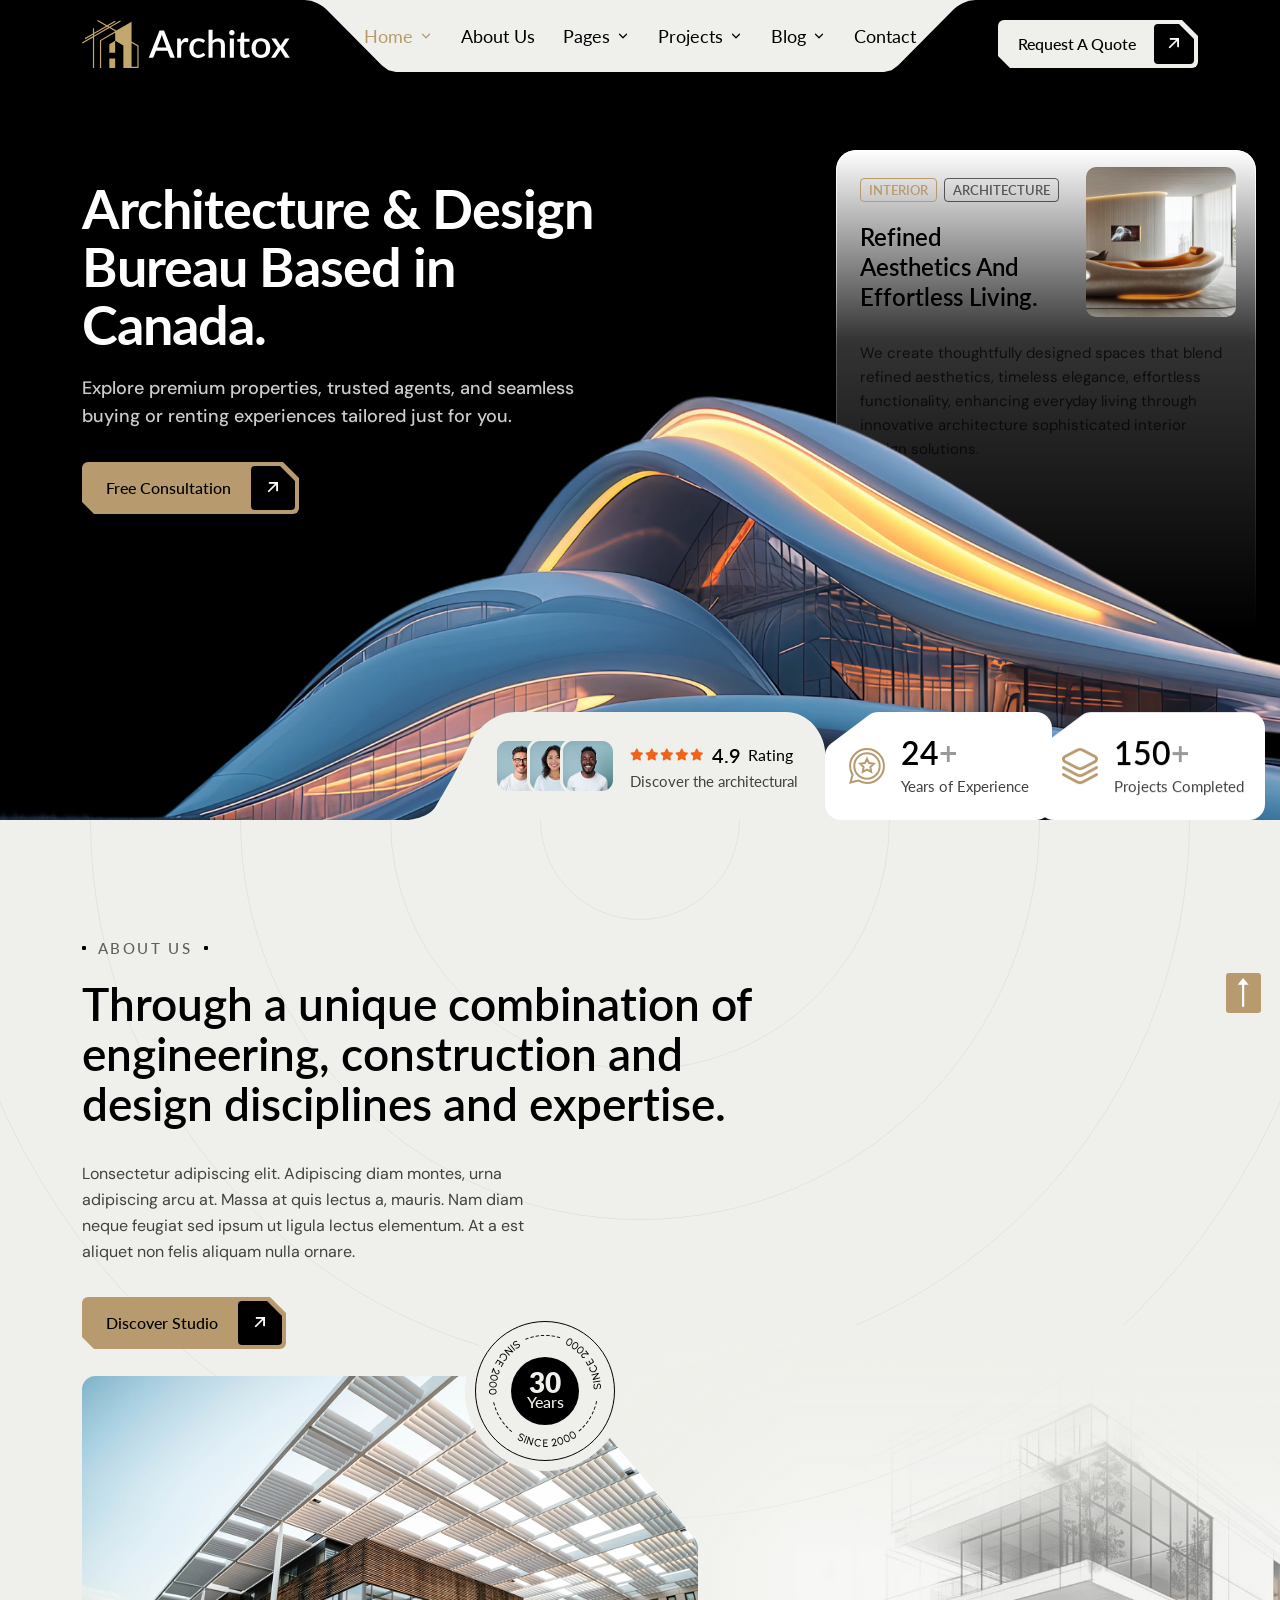
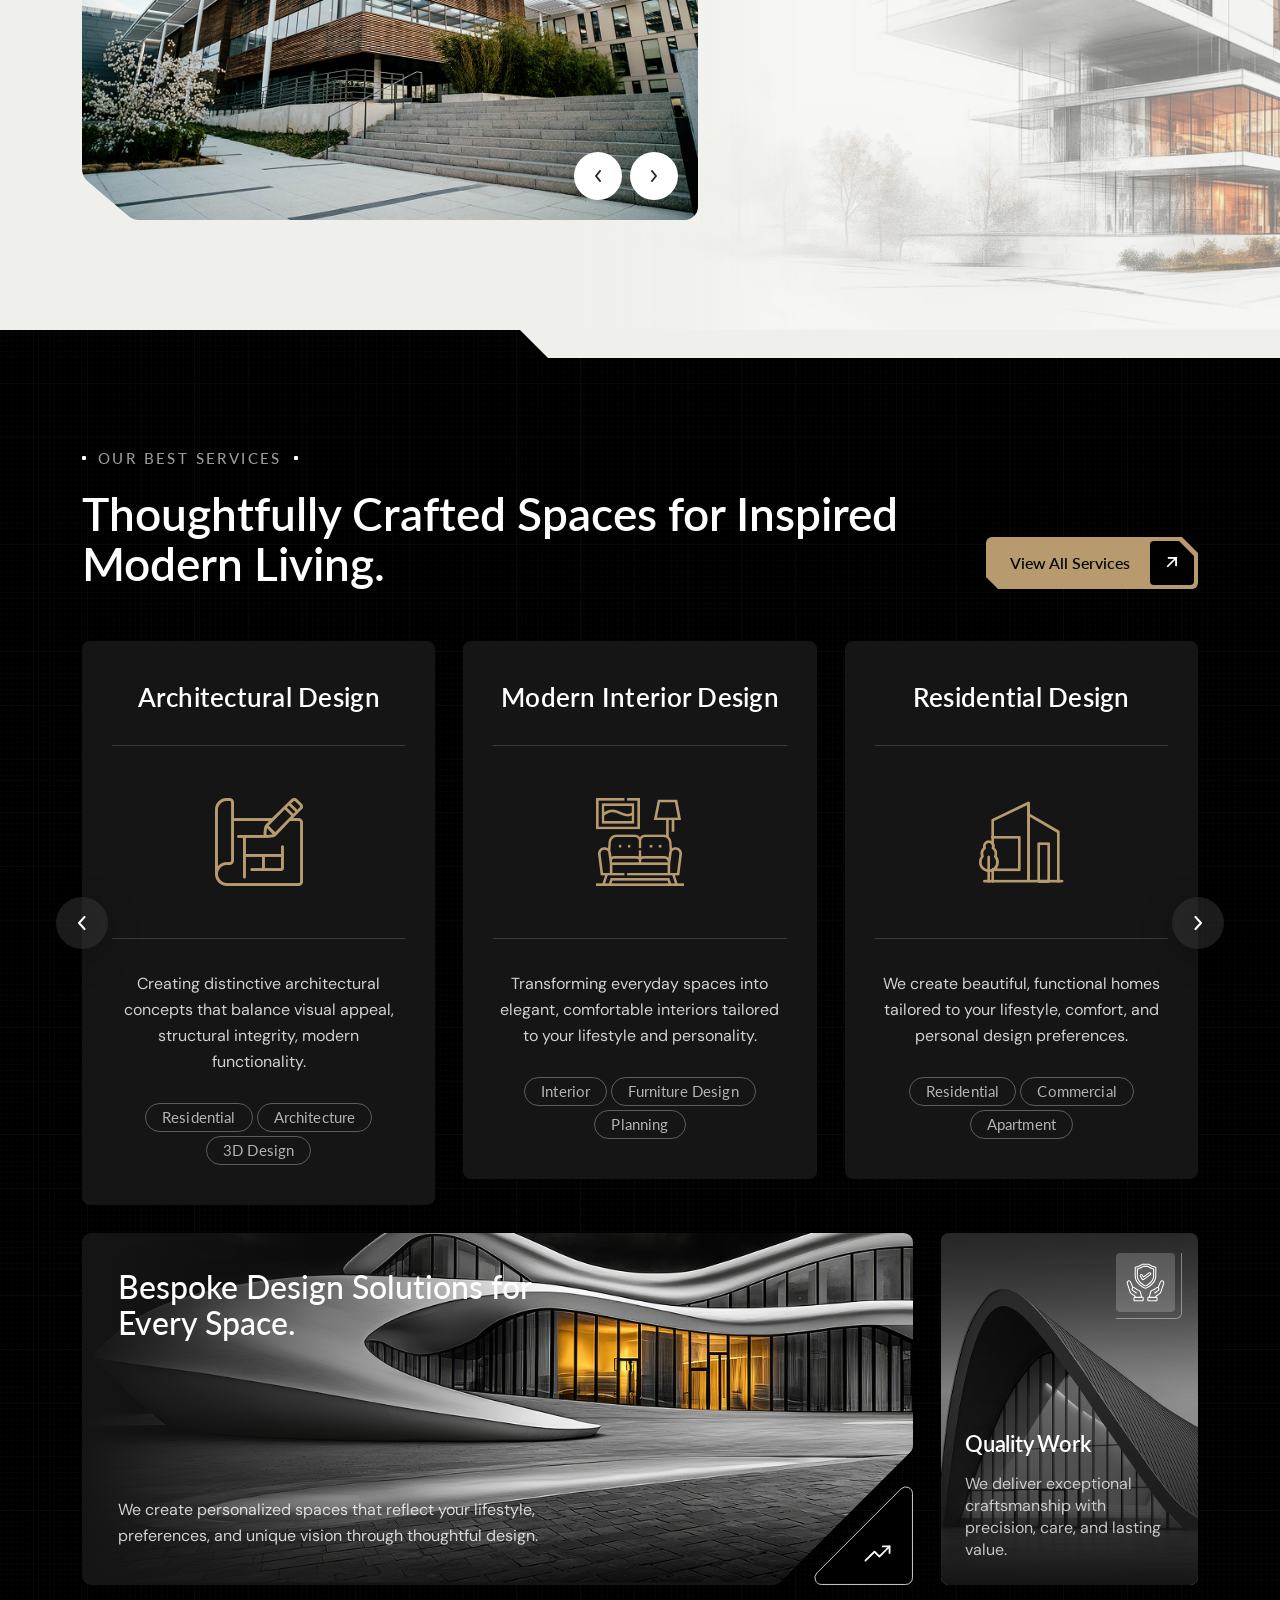
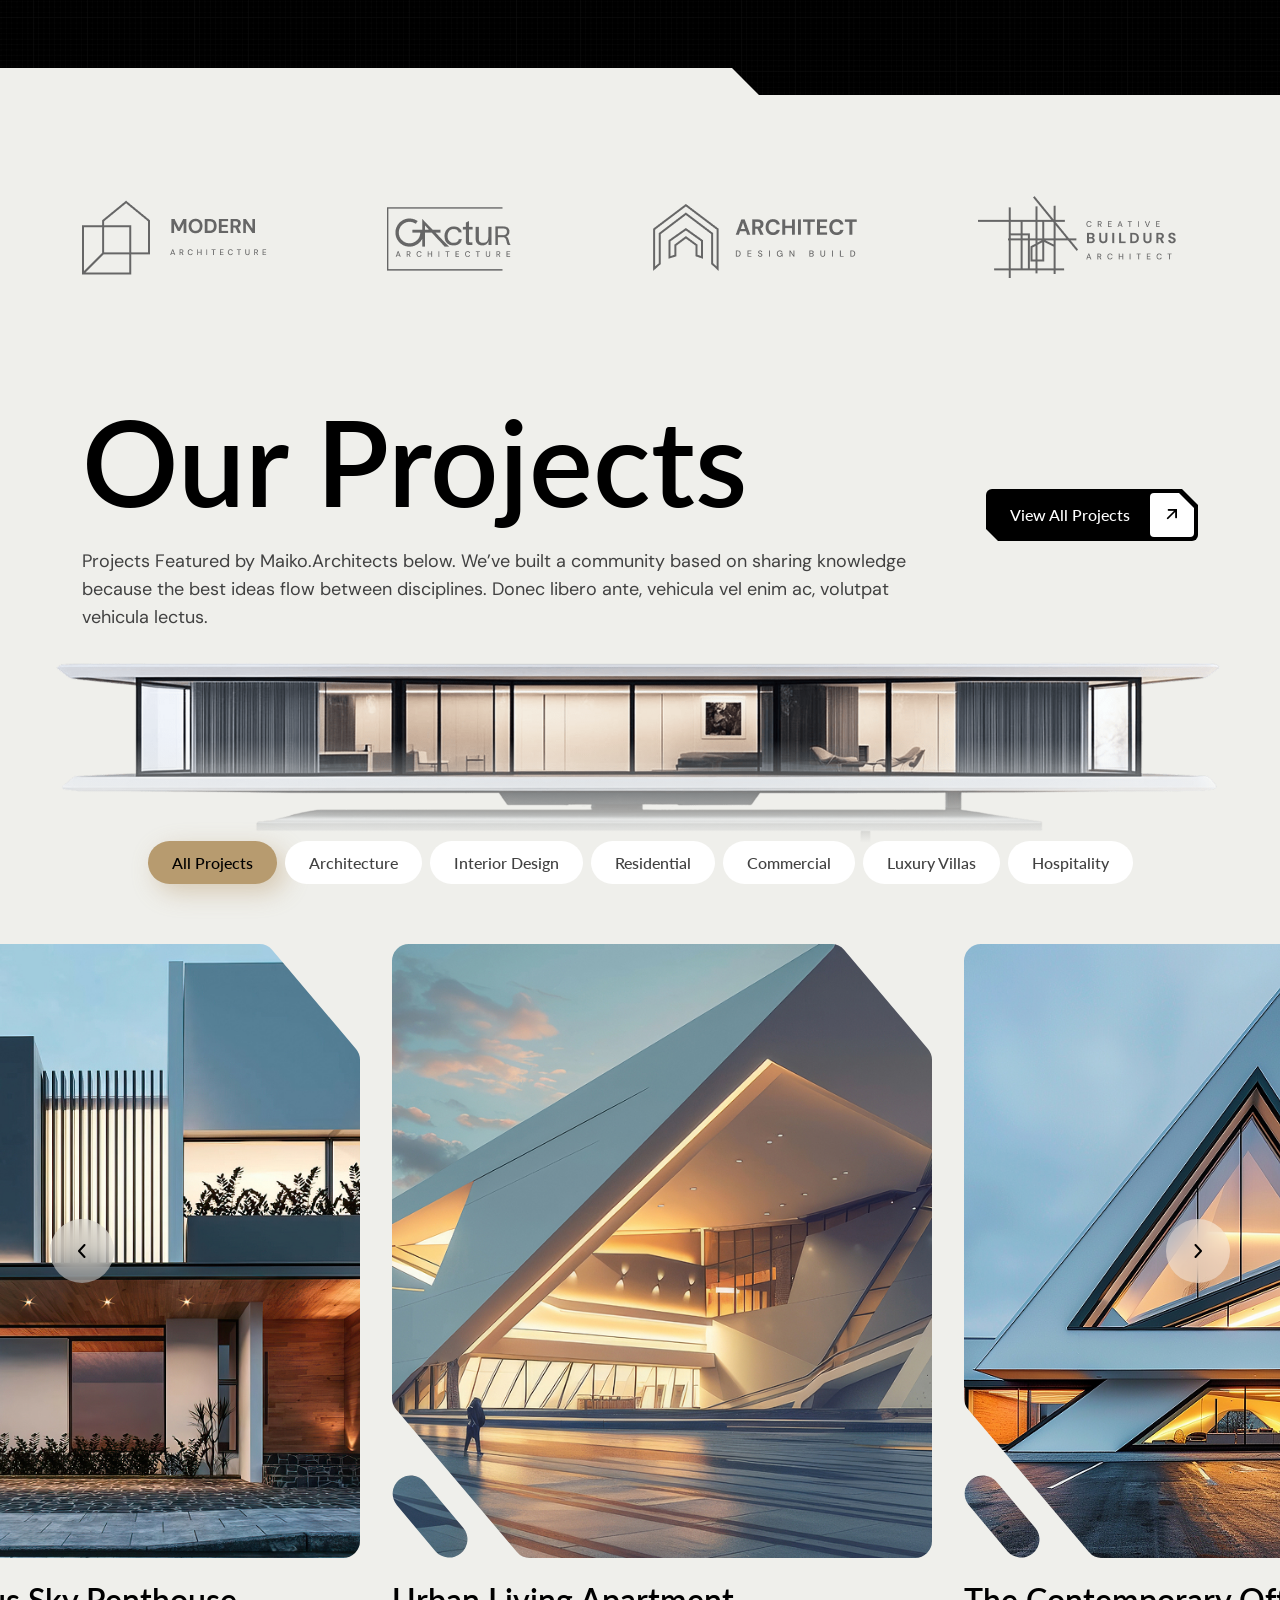
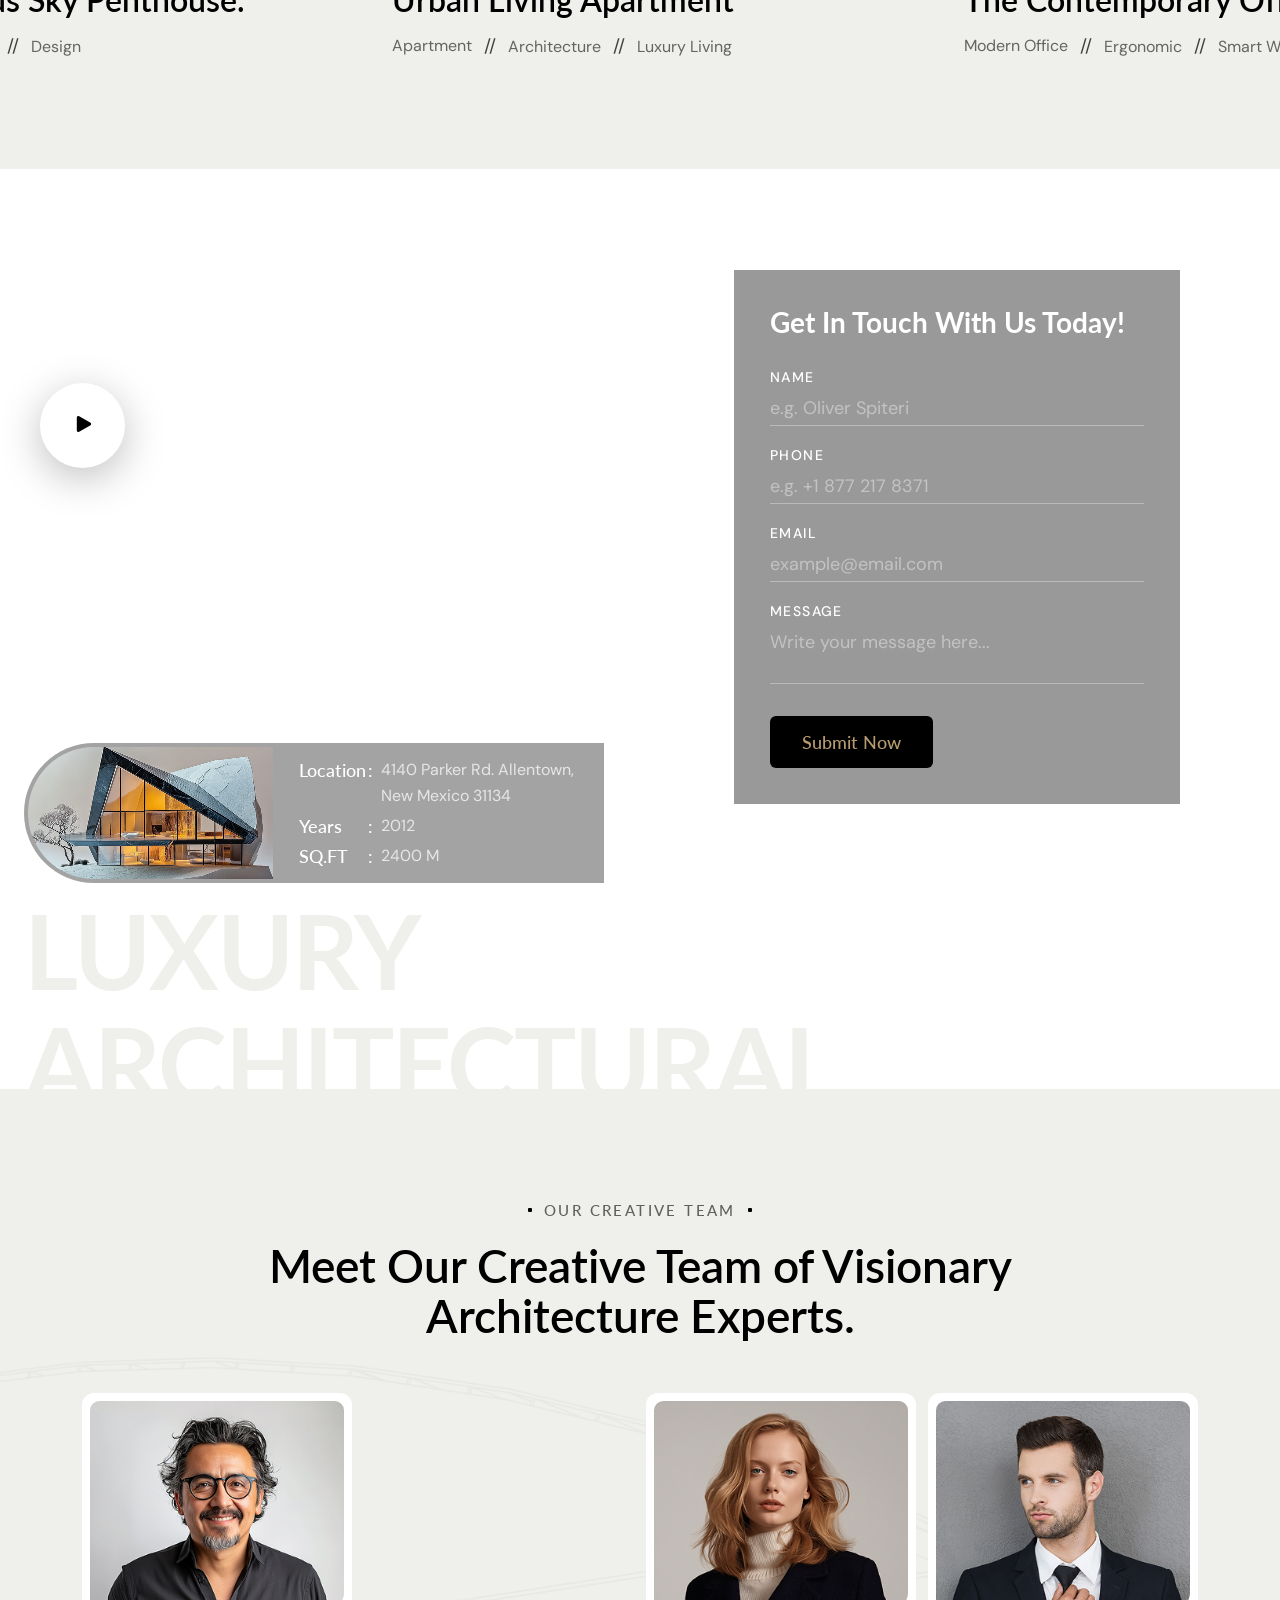
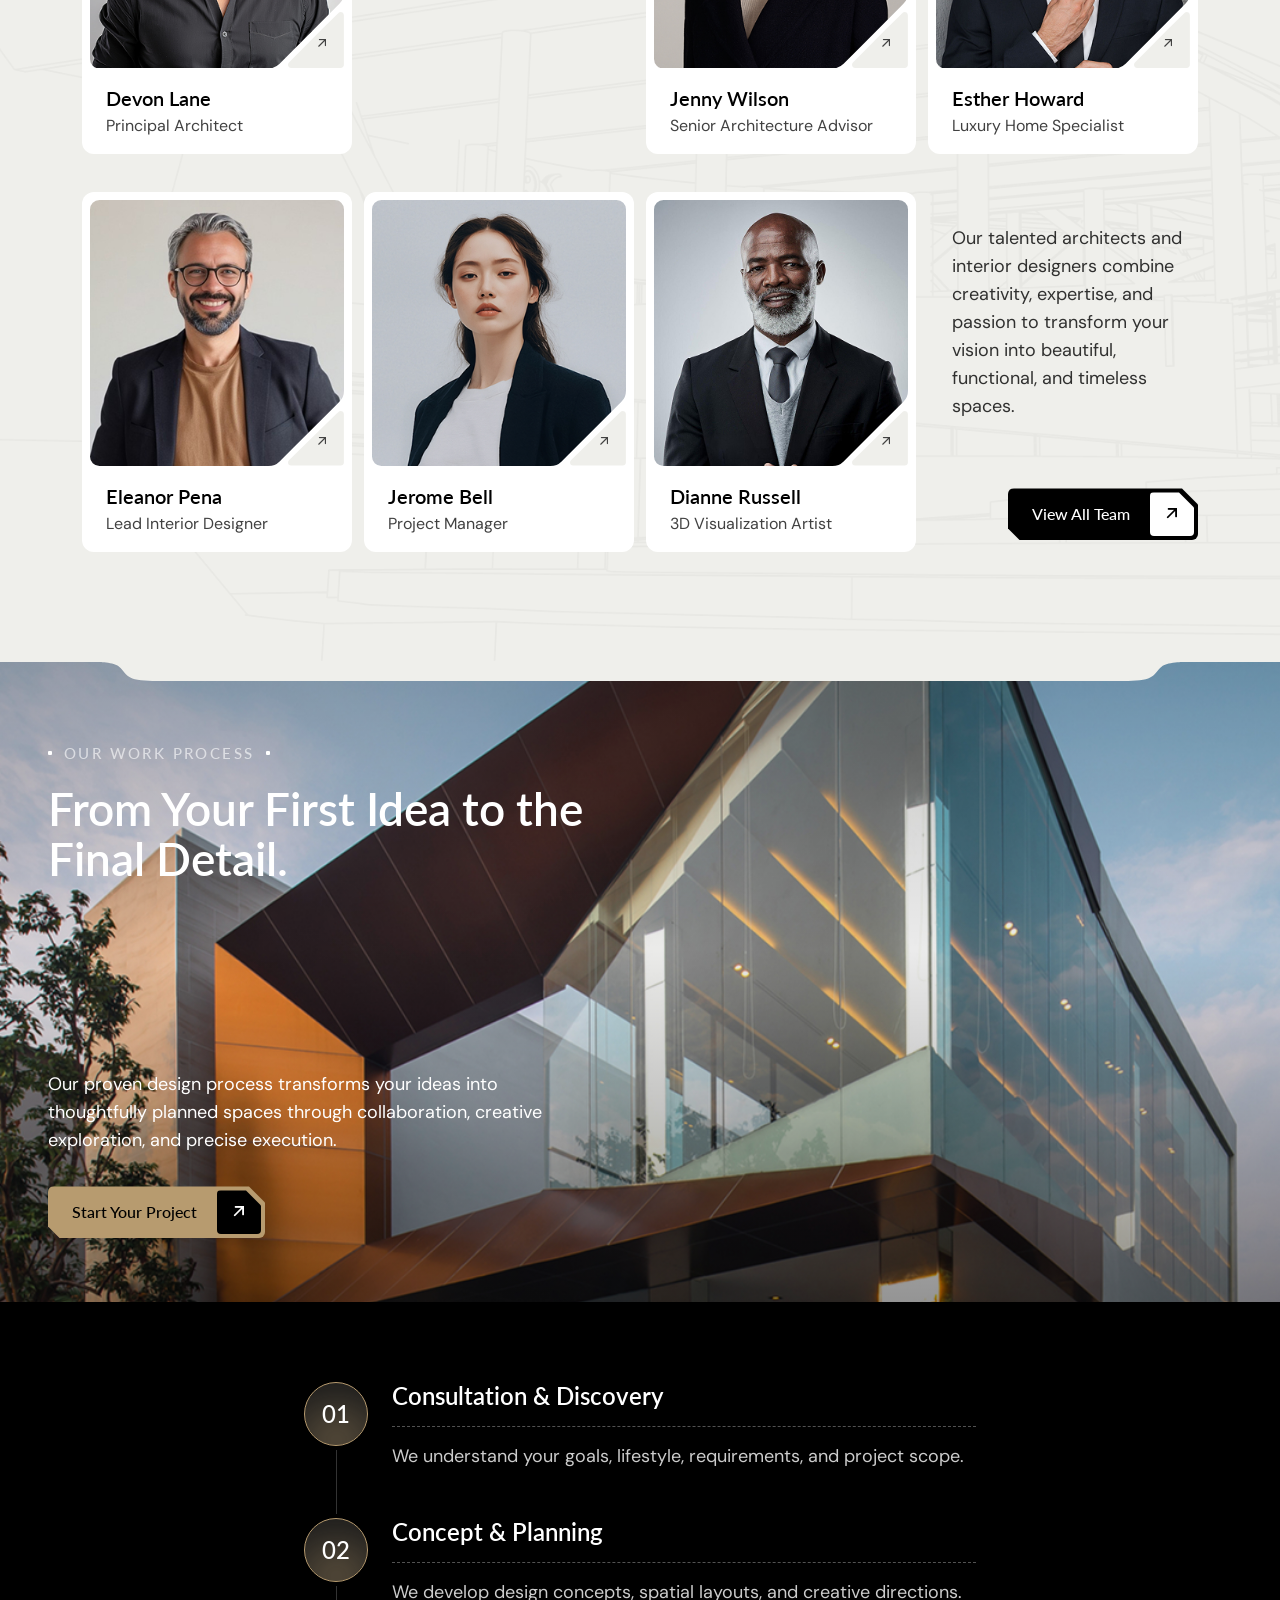
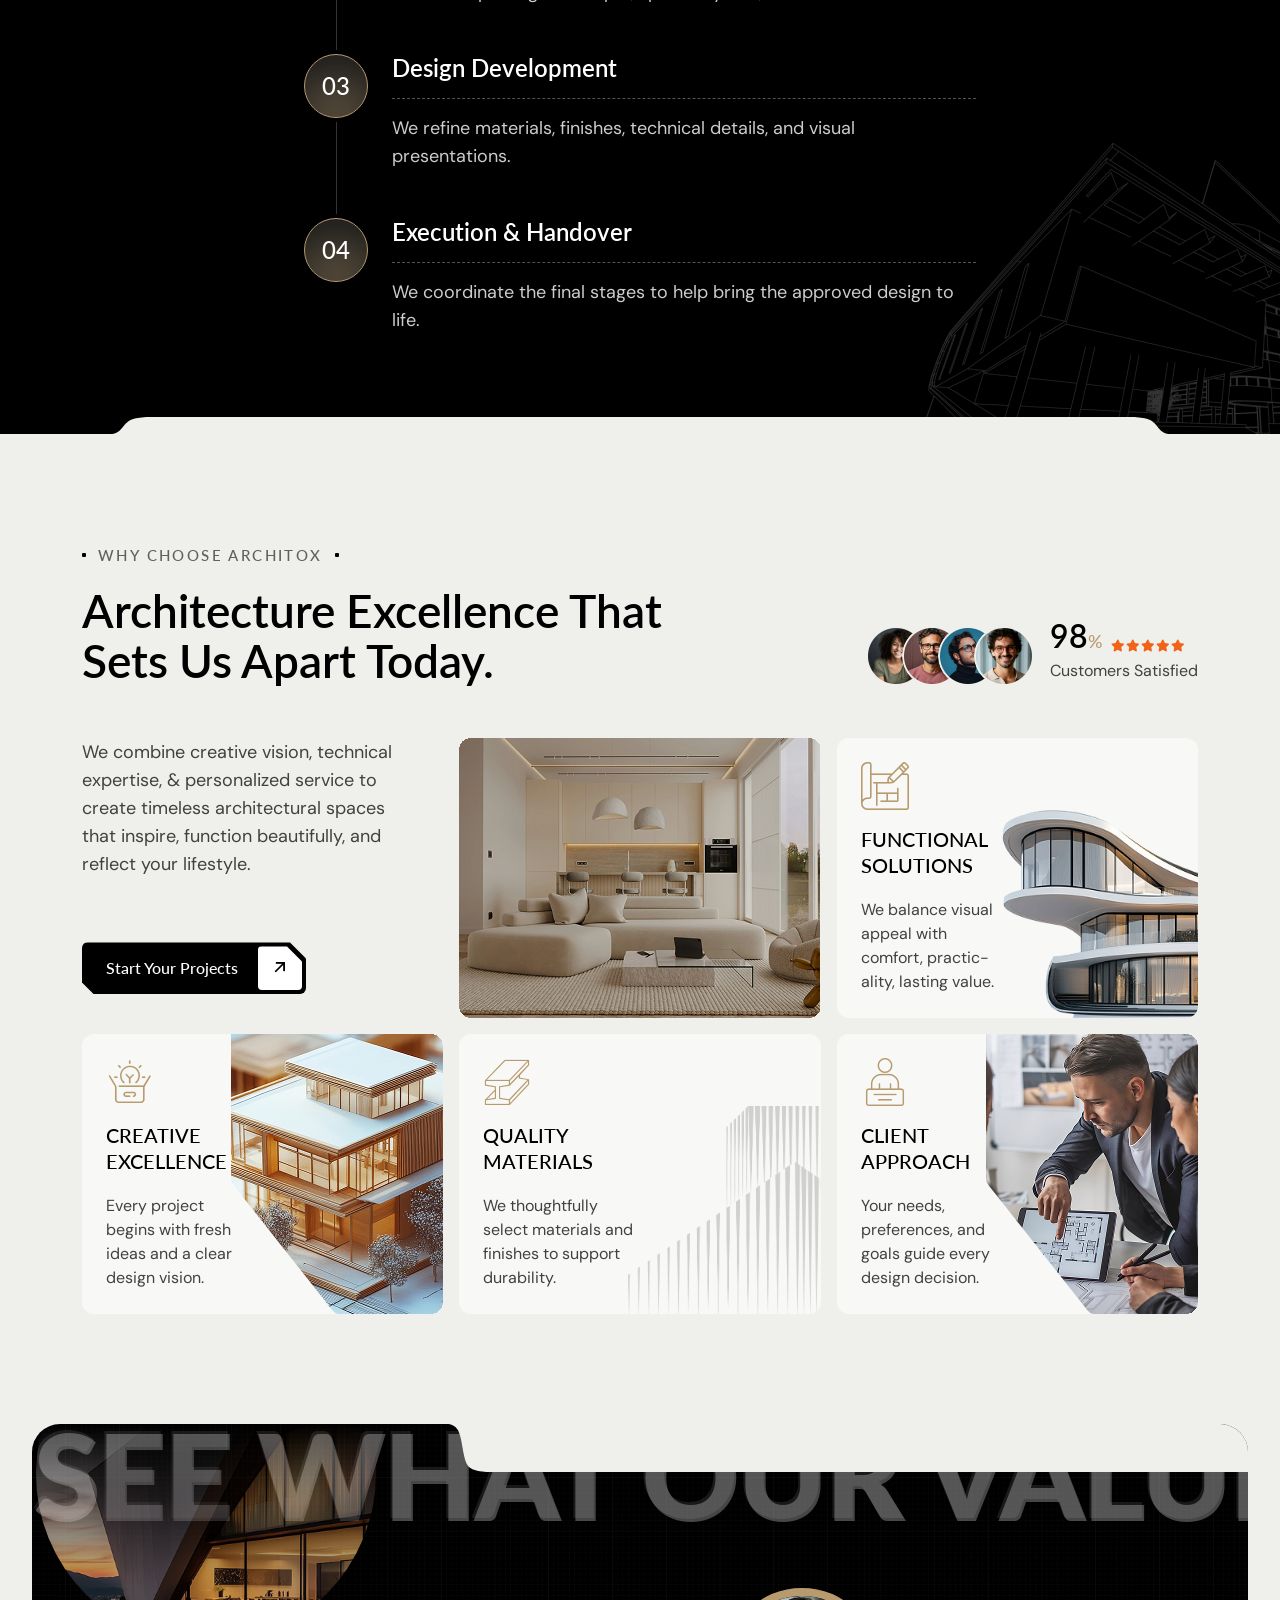
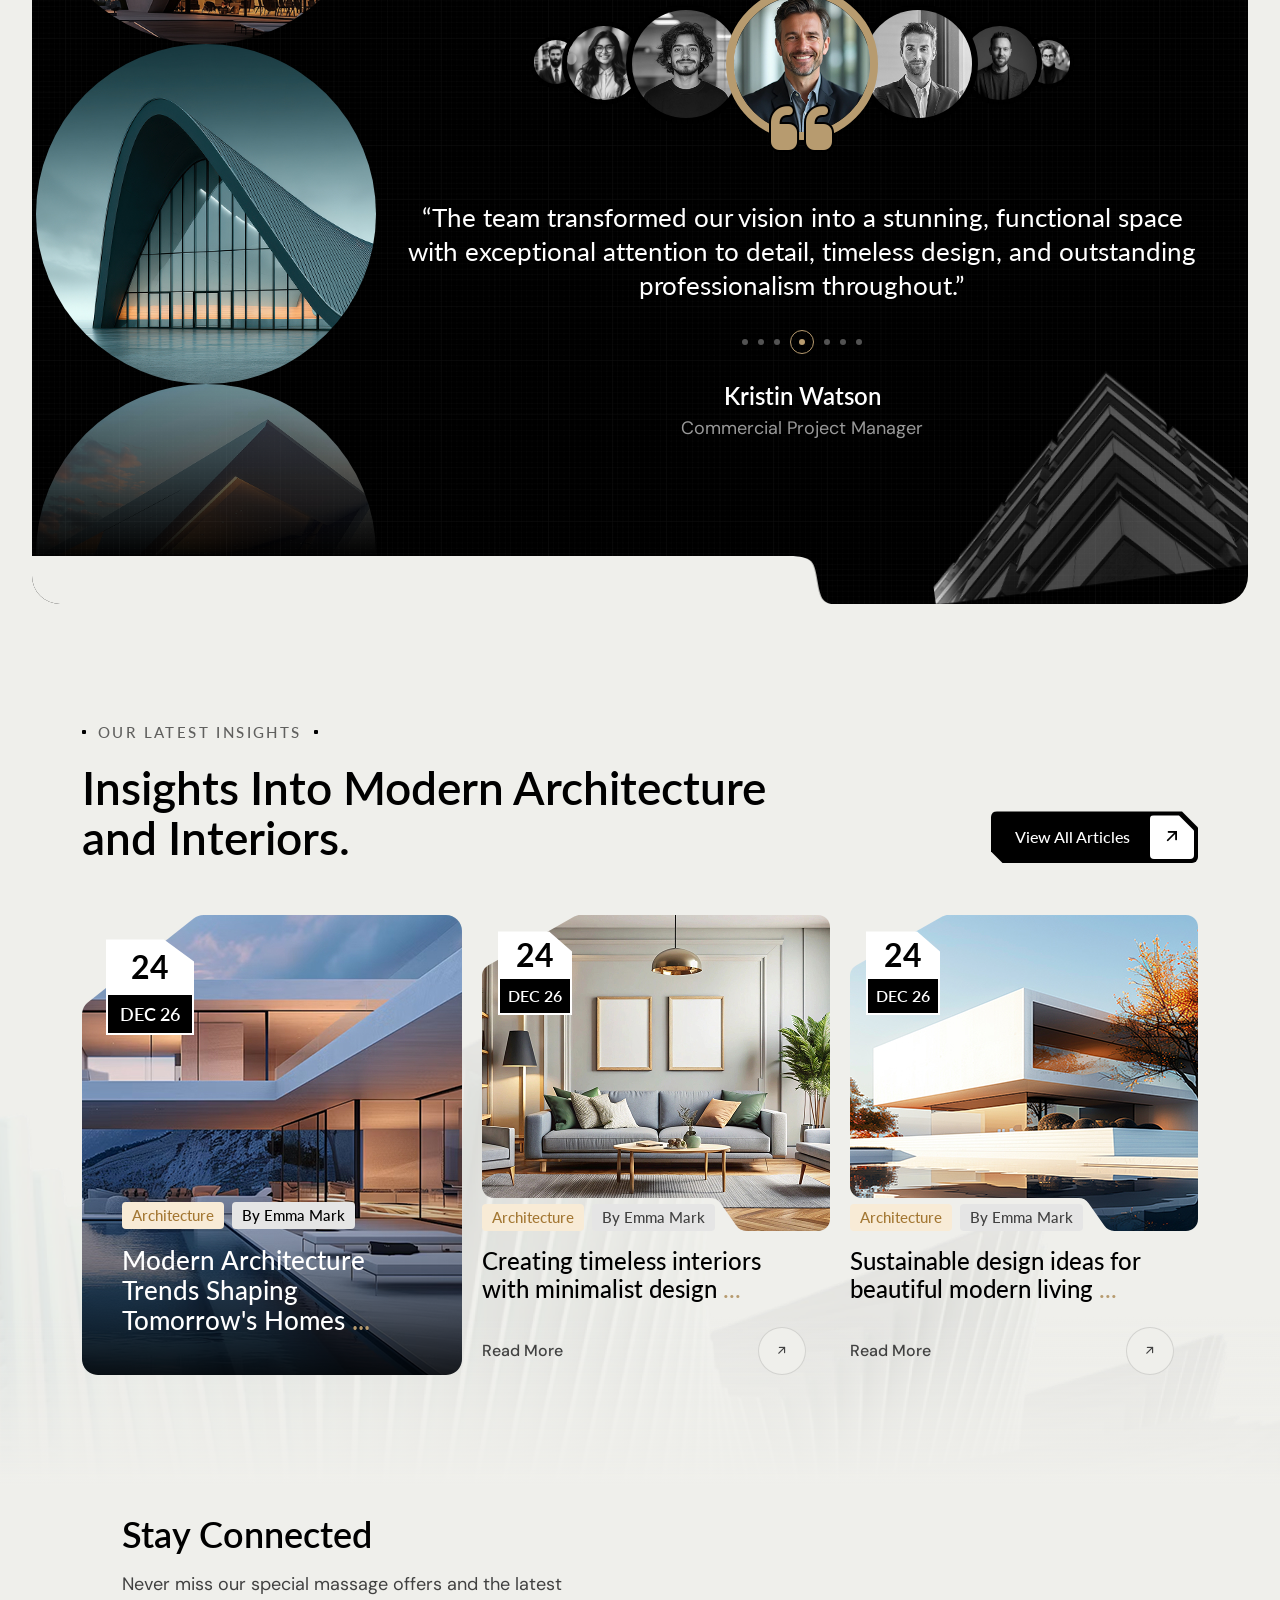
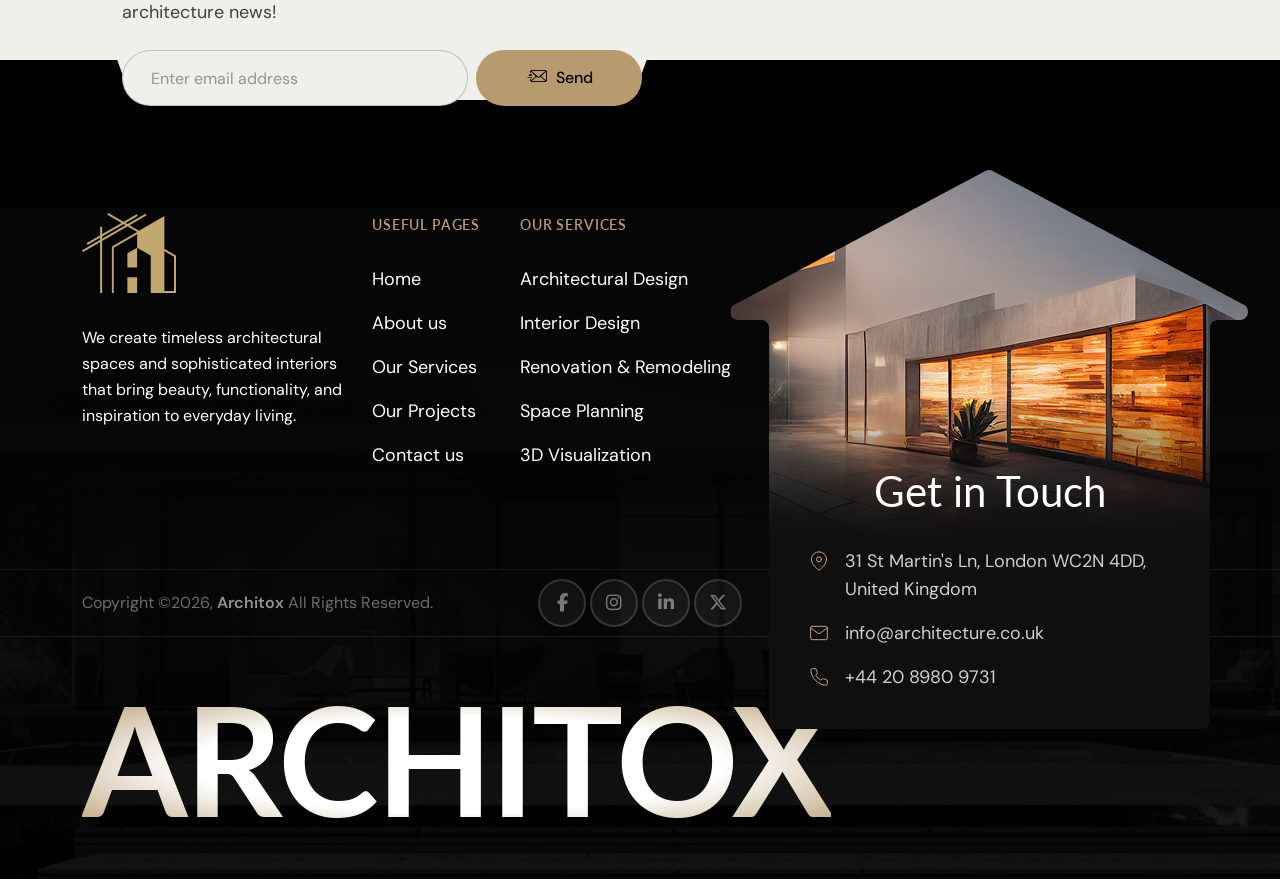
==== commit 48e557e7: "h1-done" ====
--- a/index.html
+++ b/index.html
@@ -31,24 +31,22 @@
 
             <!-- start preloader -->
             <div class="ax-preloader-1" role="status" aria-label="Loading Architox">
+
                 <div class="ax-preloader-1-content">
 
-                    <!-- the name: every letter rises out of its own mask -->
-                    <div class="ax-preloader-1-word" aria-hidden="true">
-                        <span class="ax-preloader-1-letter"><span class="ax-preloader-1-char">A</span></span>
-                        <span class="ax-preloader-1-letter"><span class="ax-preloader-1-char">R</span></span>
-                        <span class="ax-preloader-1-letter"><span class="ax-preloader-1-char">C</span></span>
-                        <span class="ax-preloader-1-letter"><span class="ax-preloader-1-char">H</span></span>
-                        <span class="ax-preloader-1-letter"><span class="ax-preloader-1-char">I</span></span>
-                        <span class="ax-preloader-1-letter"><span class="ax-preloader-1-char">T</span></span>
-                        <span class="ax-preloader-1-letter"><span class="ax-preloader-1-char">O</span></span>
-                        <span class="ax-preloader-1-letter"><span class="ax-preloader-1-char">X</span></span>
-                    </div>
-
-                    <div class="ax-preloader-1-sub" aria-hidden="true">
-                        <span class="ax-preloader-1-line"></span>
-                        <span class="ax-preloader-1-tag">Architecture &amp; Interior</span>
-                    </div>
+                    <!-- the logo: the gold is the whole shape (it fades in at the end), the lines are its four closed parts, each one a path of its own that is 1 long
+                         (pathLength="1"), so each can be drawn by its stroke -->
+                    <svg class="ax-preloader-1-logo" viewBox="0 0 94 80" aria-hidden="true">
+                        <path class="ax-preloader-1-logo-fill" fill-rule="evenodd" clip-rule="evenodd" d="M20.1436 23.4461L41.5642 11.0876L43.5375 12.2265L20.1436 25.7241V23.4461ZM55.1169 64.2728H45.4079V79.9987H55.1169V64.2728ZM82.3558 78.0268V38.136L92.028 43.7166V78.0268H82.3558ZM55.183 18.9448L29.8158 33.5801V79.9987H31.7891V34.7191L55.1169 21.2596V34.7191L45.4079 40.32V54.4816H55.1169V34.7191L68.7357 42.5776V79.9987H82.3545H94V42.5776L82.3545 35.858V3.05123L56.9695 17.6979L47.4854 12.2265L64.4638 2.43159L63.4765 0.723764L45.5121 11.0876L43.5388 9.94858L55.8475 2.8468L54.8602 1.13898L41.5642 8.8096L26.2948 0L25.3075 1.70783L39.5896 9.94858L20.1423 21.1682V13.9191H18.1703V22.3072L4.54384 30.1682L5.53113 31.8761L18.1703 24.5838V26.8618L0 37.3449L0.987293 39.0528L18.1703 29.1397V80H20.1436V28.0008L45.5108 13.3642L55.183 18.9448Z"/>
+                        <g class="ax-preloader-1-logo-lines">
+                            <path pathLength="1" d="M20.1436 23.4461L41.5642 11.0876L43.5375 12.2265L20.1436 25.7241V23.4461Z"/>
+                            <path pathLength="1" d="M55.1169 64.2728H45.4079V79.9987H55.1169V64.2728Z"/>
+                            <path pathLength="1" d="M82.3558 78.0268V38.136L92.028 43.7166V78.0268H82.3558Z"/>
+                            <path pathLength="1" d="M55.183 18.9448L29.8158 33.5801V79.9987H31.7891V34.7191L55.1169 21.2596V34.7191L45.4079 40.32V54.4816H55.1169V34.7191L68.7357 42.5776V79.9987H82.3545H94V42.5776L82.3545 35.858V3.05123L56.9695 17.6979L47.4854 12.2265L64.4638 2.43159L63.4765 0.723764L45.5121 11.0876L43.5388 9.94858L55.8475 2.8468L54.8602 1.13898L41.5642 8.8096L26.2948 0L25.3075 1.70783L39.5896 9.94858L20.1423 21.1682V13.9191H18.1703V22.3072L4.54384 30.1682L5.53113 31.8761L18.1703 24.5838V26.8618L0 37.3449L0.987293 39.0528L18.1703 29.1397V80H20.1436V28.0008L45.5108 13.3642L55.183 18.9448Z"/>
+                        </g>
+                    </svg>
+
+                    <span class="ax-preloader-1-tag" aria-hidden="true">Architox</span>
 
                 </div>
             </div>
@@ -1315,7 +1313,7 @@
                 <div class="ax-testimonial-1-box" data-background="assets/img/services/s1-bg-line.png">
 
                     <div class="ax-testimonial-1-building wa-img-cover" aria-hidden="true">
-                        <img src="assets/img/testimonial/t1-bg-img.png" alt="">
+                        <img class="wow slideInUp2" data-wow-offset="200" src="assets/img/testimonial/t1-bg-img.png" alt="">
                     </div>
 
                     <!-- big words: they run to the left (wa_marquee, data-speed is in px per second) -->
@@ -1440,32 +1438,229 @@
             </section>
             <!-- testimonial-end -->
 
-            <br>
-            <br>
-            <br>
-            <br>
-            <br>
-            <br>
-            <br>
-            <br>
-            <br>
-            <br>
-            <br>
-            <br>
-            <br>
-            <br>
-            <br>
-            <br>
-            <br>
-            <br>
-            <br>
-            <br>
-            <br>
-            <br>
-            <br>
-            <br>
-            <br>
-            <br>
+            <!-- blog-start -->
+            <section class="ax-blog-1-area">
+
+                <!-- bg: the building, it melts into the page at the foot of the section -->
+                <div class="ax-blog-1-bg" data-background="assets/img/blog/b1-bg-img.png" aria-hidden="true"></div>
+
+                <div class="container ax-container-1">
+
+                    <!-- head -->
+                    <div class="ax-blog-1-head">
+                        <div class="ax-blog-1-head-content">
+                            <span class="ax-subtitle-1">Our latest insights</span>
+                            <h2 class="ax-sec-title-2 ax-blog-1-title wa_blinds_text">Insights Into Modern Architecture and Interiors.</h2>
+                        </div>
+                        <div class="btn-elm">
+                            <a href="blog.html" class="ax-pr-btn-1 is-dark">
+                                <span class="text">View All Articles</span>
+                                <span class="icon">
+                                    <i class="flaticon-up-right-arrow flaticon" aria-hidden="true"></i>
+                                </span>
+                            </a>
+                        </div>
+                    </div>
+
+                    <!-- cards: the big one has its words on the picture, the small ones have them under it (the date plate and the tags stand in the notches of the picture) -->
+                    <div class="ax-blog-1-grid">
+
+                        <!-- card 1 -->
+                        <article class="ax-blog-1-card is-big">
+                            <div class="ax-blog-1-card-media">
+                                <div class="ax-blog-1-card-img wa-img-cover wa-fix">
+                                    <img src="assets/img/blog/b1-img-1.jpg" alt="">
+                                </div>
+                            </div>
+                            <div class="ax-blog-1-card-date">
+                                <span class="ax-blog-1-card-day">24</span>
+                                <span class="ax-blog-1-card-month">DEC 26</span>
+                            </div>
+                            <div class="ax-blog-1-card-content">
+                                <div class="ax-blog-1-card-tags">
+                                    <span class="ax-blog-1-card-tag">Architecture</span>
+                                    <span class="ax-blog-1-card-tag is-author">By Emma Mark</span>
+                                </div>
+                                <h3 class="ax-blog-1-card-title"><a href="blog-details.html">Modern Architecture Trends Shaping Tomorrow's Homes <span class="ax-blog-1-card-dots">...</span></a></h3>
+                            </div>
+                        </article>
+
+                        <!-- card 2 -->
+                        <article class="ax-blog-1-card">
+                            <div class="ax-blog-1-card-media">
+                                <div class="ax-blog-1-card-img wa-img-cover wa-fix">
+                                    <img src="assets/img/blog/b1-img-2.jpg" alt="">
+                                </div>
+                            </div>
+                            <div class="ax-blog-1-card-date">
+                                <span class="ax-blog-1-card-day">24</span>
+                                <span class="ax-blog-1-card-month">DEC 26</span>
+                            </div>
+                            <div class="ax-blog-1-card-content">
+                                <div class="ax-blog-1-card-tags">
+                                    <span class="ax-blog-1-card-tag">Architecture</span>
+                                    <span class="ax-blog-1-card-tag is-author">By Emma Mark</span>
+                                </div>
+                                <h3 class="ax-blog-1-card-title"><a href="blog-details.html">Creating timeless interiors with minimalist design <span class="ax-blog-1-card-dots">...</span></a></h3>
+                                <a href="blog-details.html" class="ax-blog-1-card-more">
+                                    <span class="ax-blog-1-card-more-text">Read More</span>
+                                    <span class="ax-blog-1-card-more-icon"><i class="flaticon-up-right-arrow flaticon" aria-hidden="true"></i></span>
+                                </a>
+                            </div>
+                        </article>
+
+                        <!-- card 3 -->
+                        <article class="ax-blog-1-card">
+                            <div class="ax-blog-1-card-media">
+                                <div class="ax-blog-1-card-img wa-img-cover wa-fix">
+                                    <img src="assets/img/blog/b1-img-3.jpg" alt="">
+                                </div>
+                            </div>
+                            <div class="ax-blog-1-card-date">
+                                <span class="ax-blog-1-card-day">24</span>
+                                <span class="ax-blog-1-card-month">DEC 26</span>
+                            </div>
+                            <div class="ax-blog-1-card-content">
+                                <div class="ax-blog-1-card-tags">
+                                    <span class="ax-blog-1-card-tag">Architecture</span>
+                                    <span class="ax-blog-1-card-tag is-author">By Emma Mark</span>
+                                </div>
+                                <h3 class="ax-blog-1-card-title"><a href="blog-details.html">Sustainable design ideas for beautiful modern living <span class="ax-blog-1-card-dots">...</span></a></h3>
+                                <a href="blog-details.html" class="ax-blog-1-card-more">
+                                    <span class="ax-blog-1-card-more-text">Read More</span>
+                                    <span class="ax-blog-1-card-more-icon"><i class="flaticon-up-right-arrow flaticon" aria-hidden="true"></i></span>
+                                </a>
+                            </div>
+                        </article>
+
+                    </div>
+                </div>
+            </section>
+            <!-- blog-end -->
+
+            <!-- footer-start -->
+            <footer class="ax-footer-1-area">
+
+                <!-- newsletter: the title, the words and the form (the tab under it hangs down into the black part) -->
+                <div class="ax-footer-1-top">
+                    <div class="container ax-container-1">
+                        <div class="ax-footer-1-news">
+                            <h2 class="ax-footer-1-news-title">Stay Connected</h2>
+                            <p class="ax-footer-1-news-text">Never miss our special massage offers and the latest architecture news!</p>
+                            <form action="#" method="post" class="ax-footer-1-form">
+                                <input type="email" name="email" class="ax-footer-1-input" placeholder="Enter email address" aria-label="Email address" autocomplete="email">
+                                <button type="submit" class="ax-footer-1-submit">
+                                    <i class="flaticon-email flaticon" aria-hidden="true"></i>
+                                    <span>Send</span>
+                                </button>
+                            </form>
+                        </div>
+                    </div>
+                </div>
+
+                <!-- black part -->
+                <div class="ax-footer-1-body">
+
+                    <!-- bg: the house, faint, it fades out at the top -->
+                    <div class="ax-footer-1-bg wa-img-cover wa-fix" aria-hidden="true">
+                        <img src="assets/img/footer/f1-bg-img.png" alt="">
+                    </div>
+
+                    <div class="container ax-container-1 ax-footer-1-container">
+
+                        <!-- get in touch: the roof of the card stands over the black part -->
+                        <div class="ax-footer-1-touch">
+                            <div class="ax-footer-1-touch-img wa-img-cover wa-fix">
+                                <img src="assets/img/footer/f1-img-1.jpg" alt="">
+                            </div>
+                            <div class="ax-footer-1-touch-content">
+                                <h3 class="ax-footer-1-touch-title">Get in Touch</h3>
+                                <ul class="wa-ul ax-footer-1-touch-list">
+                                    <li class="ax-footer-1-touch-item">
+                                        <svg class="ax-footer-1-touch-icon" viewBox="0 0 24 24" aria-hidden="true"><path d="M21 10c0 7-9 13-9 13s-9-6-9-13a9 9 0 0 1 18 0z"/><circle cx="12" cy="10" r="3"/></svg>
+                                        <span>31 St Martin's Ln, London WC2N 4DD, United Kingdom</span>
+                                    </li>
+                                    <li class="ax-footer-1-touch-item">
+                                        <svg class="ax-footer-1-touch-icon" viewBox="0 0 24 24" aria-hidden="true"><path d="M4 4h16a2 2 0 0 1 2 2v12a2 2 0 0 1-2 2H4a2 2 0 0 1-2-2V6a2 2 0 0 1 2-2z"/><path d="M22 6l-10 7L2 6"/></svg>
+                                        <a href="mailto:info@architecture.co.uk">info@architecture.co.uk</a>
+                                    </li>
+                                    <li class="ax-footer-1-touch-item">
+                                        <svg class="ax-footer-1-touch-icon" viewBox="0 0 24 24" aria-hidden="true"><path d="M22 16.92v3a2 2 0 0 1-2.18 2 19.79 19.79 0 0 1-8.63-3.07 19.5 19.5 0 0 1-6-6 19.79 19.79 0 0 1-3.07-8.67A2 2 0 0 1 4.11 2h3a2 2 0 0 1 2 1.72c.13.96.36 1.9.7 2.81a2 2 0 0 1-.45 2.11L8.09 9.91a16 16 0 0 0 6 6l1.27-1.27a2 2 0 0 1 2.11-.45c.91.34 1.85.57 2.81.7A2 2 0 0 1 22 16.92z"/></svg>
+                                        <a href="tel:+442089809731">+44 20 8980 9731</a>
+                                    </li>
+                                </ul>
+                            </div>
+                        </div>
+
+                        <!-- logo, words and the two lists -->
+                        <div class="ax-footer-1-main">
+                            <div class="ax-footer-1-about">
+                                <div class="ax-footer-1-logo wa-img-cover">
+                                    <img src="assets/img/footer/f1-favicon.png" alt="Architox">
+                                </div>
+                                <p class="ax-footer-1-about-text">We create timeless architectural spaces and sophisticated interiors that bring beauty, functionality, and inspiration to everyday living.</p>
+                            </div>
+                            <div class="ax-footer-1-links">
+                                <div class="ax-footer-1-links-col">
+                                    <h4 class="ax-footer-1-title">Useful Pages</h4>
+                                    <ul class="wa-ul ax-footer-1-list">
+                                        <li><a href="index.html">Home</a></li>
+                                        <li><a href="about.html">About us</a></li>
+                                        <li><a href="services.html">Our Services</a></li>
+                                        <li><a href="projects.html">Our Projects</a></li>
+                                        <li><a href="contact.html">Contact us</a></li>
+                                    </ul>
+                                </div>
+                                <div class="ax-footer-1-links-col">
+                                    <h4 class="ax-footer-1-title">Our Services</h4>
+                                    <ul class="wa-ul ax-footer-1-list">
+                                        <li><a href="services.html">Architectural Design</a></li>
+                                        <li><a href="services.html">Interior Design</a></li>
+                                        <li><a href="services.html">Renovation &amp; Remodeling</a></li>
+                                        <li><a href="services.html">Space Planning</a></li>
+                                        <li><a href="services.html">3D Visualization</a></li>
+                                    </ul>
+                                </div>
+                            </div>
+                        </div>
+
+                    </div>
+
+                    <!-- bar: copyright, social icons, links (a line over it and one under it, across the whole section) -->
+                    <div class="ax-footer-1-bar">
+                        <div class="container ax-container-1">
+                            <div class="ax-footer-1-bar-row">
+                                <p class="ax-footer-1-copy">Copyright ©2026, <strong>Architox</strong> All Rights Reserved.</p>
+                                <ul class="wa-ul ax-footer-1-social">
+                                    <li><a href="#" aria-label="Facebook"><i class="fa-brands fa-facebook-f"></i></a></li>
+                                    <li><a href="#" aria-label="Instagram"><i class="fa-brands fa-instagram"></i></a></li>
+                                    <li><a href="#" aria-label="LinkedIn"><i class="fa-brands fa-linkedin-in"></i></a></li>
+                                    <li><a href="#" aria-label="X"><i class="fa-brands fa-x-twitter"></i></a></li>
+                                </ul>
+                                <ul class="wa-ul ax-footer-1-legal">
+                                    <li><a href="#">Privacy Policy</a></li>
+                                    <li aria-hidden="true">/</li>
+                                    <li><a href="#">Terms &amp; Condition</a></li>
+                                    <li aria-hidden="true">/</li>
+                                    <li><a href="#">Support</a></li>
+                                </ul>
+                            </div>
+                        </div>
+                    </div>
+
+                    <!-- the big word with the small video next to it -->
+                    <div class="container ax-container-1">
+                        <div class="ax-footer-1-big">
+                            <span class="ax-footer-1-word wa_blinds_text" aria-hidden="true">Architox</span>
+                            <div class="ax-footer-1-video wa-img-cover wa-video-cover wa-fix">
+                                <video src="assets/img/footer/f1-video-1.mp4" muted loop autoplay playsinline></video>
+                            </div>
+                        </div>
+                    </div>
+
+                </div>
+            </footer>
+            <!-- footer-end -->
 
             <!-- offcanvas-start -->
             <div class="wa-offcanvas-area   offcanvas_box_active ">
--- a/assets/css/main.css
+++ b/assets/css/main.css
@@ -3326,8 +3326,8 @@
 */
 /*
     ax-preloader-1-start
-    a navy sheet with the name in big letters: every letter rises out of its own mask, a gold line and the tag follow. When the
-    page is ready the letters leave upwards and the sheet fades out. main.js runs it
+    a black sheet with the gold house of the logo in the middle: its lines draw themselves (the stroke of the path, main.js moves it), then
+    the gold fills them and the name comes in under it. When the page is ready the logo goes and the sheet fades out. main.js runs it
 */
 .ax-preloader-1 {
   position: fixed;
@@ -3336,71 +3336,52 @@
   display: flex;
   align-items: center;
   justify-content: center;
-  background: #02263B;
+  background: #000;
   color: #fff;
   will-change: opacity;
 }
 .ax-preloader-1-content {
   position: relative;
+  z-index: 1;
   display: flex;
   flex-direction: column;
   align-items: center;
-  gap: 26px;
+  gap: 28px;
   padding: 0 20px;
 }
-.ax-preloader-1-word {
-  display: flex;
-  justify-content: center;
-  font-family: var(--ax-font-2);
-  font-size: clamp(52px, 10.5vw, 168px);
-  font-weight: 600;
-  line-height: 1.1;
-  letter-spacing: -0.02em;
-  text-transform: uppercase;
-}
-.ax-preloader-1-letter {
+.ax-preloader-1-logo {
   display: block;
-  overflow: hidden;
-  padding: 0 0.02em;
-}
-.ax-preloader-1-char {
-  display: block;
-  transform: translateY(110%);
-  will-change: transform;
-}
-.ax-preloader-1-sub {
-  display: flex;
-  align-items: center;
-  gap: 18px;
-}
-.ax-preloader-1-line {
-  flex: none;
-  display: block;
-  width: 56px;
-  height: 1px;
-  background: var(--ax-clr-ac-1);
-  transform: scaleX(0);
-  transform-origin: left center;
-}
-@media (max-width: 767px) {
-  .ax-preloader-1-line {
-    width: 32px;
-  }
+  width: clamp(88px, 9vw, 132px);
+  aspect-ratio: 94/80;
+  overflow: visible;
+}
+.ax-preloader-1-logo-fill {
+  fill: #C2A76E;
+  fill-opacity: 0.14;
+}
+.ax-preloader-1-logo-lines {
+  fill: none;
+  stroke: #C2A76E;
+  stroke-width: 0.7;
+  stroke-linejoin: round;
+}
+.ax-preloader-1-logo-lines path {
+  stroke-dasharray: 1;
+  stroke-dashoffset: 1;
 }
 .ax-preloader-1-tag {
-  font-family: var(--ax-font-2);
-  font-size: 13px;
+  font-family: var(--ax-font-3);
+  font-size: 14px;
   font-weight: 500;
   line-height: 20px;
-  letter-spacing: 0.24em;
+  letter-spacing: 0.4em;
   text-transform: uppercase;
   color: rgba(255, 255, 255, 0.7);
-  opacity: 0;
 }
 @media (max-width: 767px) {
   .ax-preloader-1-tag {
-    font-size: 11px;
-    letter-spacing: 0.16em;
+    font-size: 12px;
+    letter-spacing: 0.32em;
   }
 }
 
@@ -8029,6 +8010,949 @@
     ax-testimonial-1-end
 */
 /*
+    ax-blog-1-start
+*/
+.ax-blog-1-area {
+  position: relative;
+  padding: 132px 0;
+  overflow: hidden;
+}
+@media only screen and (min-width: 1400px) and (max-width: 1599px) {
+  .ax-blog-1-area {
+    padding: 120px 0;
+  }
+}
+@media only screen and (min-width: 1200px) and (max-width: 1399px) {
+  .ax-blog-1-area {
+    padding: 110px 0;
+  }
+}
+@media only screen and (min-width: 992px) and (max-width: 1199px) {
+  .ax-blog-1-area {
+    padding: 100px 0;
+  }
+}
+@media only screen and (min-width: 768px) and (max-width: 991px) {
+  .ax-blog-1-area {
+    padding: 90px 0;
+  }
+}
+@media only screen and (min-width: 576px) and (max-width: 767px) {
+  .ax-blog-1-area {
+    padding: 80px 0;
+  }
+}
+@media (max-width: 575px) {
+  .ax-blog-1-area {
+    padding: 70px 0;
+  }
+}
+.ax-blog-1-area .container {
+  position: relative;
+}
+.ax-blog-1-bg {
+  position: absolute;
+  inset: 0;
+  background-repeat: no-repeat;
+  background-position: 50% 100%;
+  background-size: cover;
+  pointer-events: none;
+}
+.ax-blog-1-bg::after {
+  content: "";
+  position: absolute;
+  right: 0;
+  bottom: 0;
+  left: 0;
+  height: 168px;
+  background: linear-gradient(0deg, #EFEFEB 0%, rgba(239, 239, 235, 0) 100%);
+}
+@media (max-width: 767px) {
+  .ax-blog-1-bg::after {
+    height: 100px;
+  }
+}
+.ax-blog-1-head {
+  display: flex;
+  align-items: flex-end;
+  justify-content: space-between;
+  gap: 28px 40px;
+}
+@media (max-width: 991px) {
+  .ax-blog-1-head {
+    flex-direction: column;
+    align-items: flex-start;
+  }
+}
+.ax-blog-1-head-content {
+  max-width: 700px;
+}
+.ax-blog-1-title {
+  margin-top: 20px;
+}
+.ax-blog-1-grid {
+  display: grid;
+  grid-template-columns: minmax(0, 1fr) 348px 348px;
+  gap: 20px;
+  margin-top: 52px;
+}
+@media (max-width: 1199px) {
+  .ax-blog-1-grid {
+    grid-template-columns: repeat(2, minmax(0, 1fr));
+  }
+}
+@media (max-width: 767px) {
+  .ax-blog-1-grid {
+    grid-template-columns: minmax(0, 1fr);
+    margin-top: 40px;
+  }
+}
+.ax-blog-1-card {
+  position: relative;
+}
+@media (max-width: 1199px) {
+  .ax-blog-1-card:is(.is-big) {
+    grid-column: 1/-1;
+  }
+}
+.ax-blog-1-card-media {
+  position: relative;
+  height: 316px;
+  overflow: hidden;
+  -webkit-mask-image: url("data:image/svg+xml,%3Csvg xmlns='http://www.w3.org/2000/svg' width='265' height='316' viewBox='0 0 265 316'%3E%3Cpath d='M265 316H264.263C260.339 316 256.663 314.081 254.419 310.862L238.581 288.138C236.337 284.919 232.661 283 228.737 283H12C5.37258 283 0 277.627 0 271V60.9821C0 56.6661 2.31779 52.6825 6.07 50.5497L92.2422 1.56759C94.0497 0.540176 96.0931 0 98.1722 0H265Z'/%3E%3C/svg%3E"), linear-gradient(#000, #000), url("data:image/svg+xml,%3Csvg xmlns='http://www.w3.org/2000/svg' width='83' height='316' viewBox='0 0 83 316'%3E%3Cpath d='M0 0H71C77.627 0 83 5.37258 83 12V304C83 310.627 77.627 316 71 316H0Z'/%3E%3C/svg%3E");
+  mask-image: url("data:image/svg+xml,%3Csvg xmlns='http://www.w3.org/2000/svg' width='265' height='316' viewBox='0 0 265 316'%3E%3Cpath d='M265 316H264.263C260.339 316 256.663 314.081 254.419 310.862L238.581 288.138C236.337 284.919 232.661 283 228.737 283H12C5.37258 283 0 277.627 0 271V60.9821C0 56.6661 2.31779 52.6825 6.07 50.5497L92.2422 1.56759C94.0497 0.540176 96.0931 0 98.1722 0H265Z'/%3E%3C/svg%3E"), linear-gradient(#000, #000), url("data:image/svg+xml,%3Csvg xmlns='http://www.w3.org/2000/svg' width='83' height='316' viewBox='0 0 83 316'%3E%3Cpath d='M0 0H71C77.627 0 83 5.37258 83 12V304C83 310.627 77.627 316 71 316H0Z'/%3E%3C/svg%3E");
+  -webkit-mask-size: 265px 316px, calc(100% - 348px) 100%, 83px 316px;
+  mask-size: 265px 316px, calc(100% - 348px) 100%, 83px 316px;
+  -webkit-mask-position: 0 0, 265px 0, 100% 0;
+  mask-position: 0 0, 265px 0, 100% 0;
+  -webkit-mask-repeat: no-repeat;
+  mask-repeat: no-repeat;
+}
+.ax-blog-1-card:is(.is-big) .ax-blog-1-card-media {
+  height: 460px;
+  -webkit-mask-image: url("data:image/svg+xml,%3Csvg xmlns='http://www.w3.org/2000/svg' width='122' height='460' viewBox='0 0 122 460'%3E%3Cpath d='M122 460H16C7.16343 460 0 452.837 0 444V99.7316C0 94.8474 2.23091 90.2307 6.05768 87.1956L111.632 3.46403C114.461 1.2208 117.965 0 121.575 0H122Z'/%3E%3C/svg%3E"), linear-gradient(#000, #000), url("data:image/svg+xml,%3Csvg xmlns='http://www.w3.org/2000/svg' width='16' height='460' viewBox='0 0 16 460'%3E%3Cpath d='M0 0C8.837 0 16 7.163 16 16V444C16 452.837 8.837 460 0 460Z'/%3E%3C/svg%3E");
+  mask-image: url("data:image/svg+xml,%3Csvg xmlns='http://www.w3.org/2000/svg' width='122' height='460' viewBox='0 0 122 460'%3E%3Cpath d='M122 460H16C7.16343 460 0 452.837 0 444V99.7316C0 94.8474 2.23091 90.2307 6.05768 87.1956L111.632 3.46403C114.461 1.2208 117.965 0 121.575 0H122Z'/%3E%3C/svg%3E"), linear-gradient(#000, #000), url("data:image/svg+xml,%3Csvg xmlns='http://www.w3.org/2000/svg' width='16' height='460' viewBox='0 0 16 460'%3E%3Cpath d='M0 0C8.837 0 16 7.163 16 16V444C16 452.837 8.837 460 0 460Z'/%3E%3C/svg%3E");
+  -webkit-mask-size: 122px 460px, calc(100% - 138px) 100%, 16px 460px;
+  mask-size: 122px 460px, calc(100% - 138px) 100%, 16px 460px;
+  -webkit-mask-position: 0 0, 122px 0, 100% 0;
+  mask-position: 0 0, 122px 0, 100% 0;
+  -webkit-mask-repeat: no-repeat;
+  mask-repeat: no-repeat;
+}
+.ax-blog-1-card:is(.is-big) .ax-blog-1-card-media::after {
+  content: "";
+  position: absolute;
+  right: 0;
+  bottom: 0;
+  left: 0;
+  height: 44.35%;
+  background: linear-gradient(180deg, rgba(0, 0, 0, 0) 0%, rgba(0, 0, 0, 0.88) 100%);
+  pointer-events: none;
+}
+.ax-blog-1-card-img {
+  position: absolute;
+  inset: 0;
+  transition: transform 0.8s cubic-bezier(0.18, 0.82, 0.41, 1);
+}
+.ax-blog-1-card:hover .ax-blog-1-card-img {
+  transform: scale(1.05);
+}
+.ax-blog-1-card-date {
+  position: absolute;
+  top: 16px;
+  left: 16px;
+  z-index: 2;
+  display: flex;
+  flex-direction: column;
+  align-items: center;
+  width: 74px;
+  height: 84px;
+  padding: 6px 2px 2px;
+  background: #fff;
+  clip-path: polygon(0 0, 69.05% 0, 100% 23.91%, 100% 100%, 0 100%);
+  font-family: var(--ax-font-3);
+  color: #000;
+}
+.ax-blog-1-card-day {
+  font-size: 32px;
+  font-weight: 700;
+  line-height: 36px;
+}
+.ax-blog-1-card-month {
+  display: flex;
+  align-items: center;
+  justify-content: center;
+  width: 100%;
+  height: 34px;
+  margin-top: auto;
+  background: #000;
+  font-size: 16px;
+  font-weight: 600;
+  line-height: 24px;
+  color: #fff;
+}
+.ax-blog-1-card:is(.is-big) .ax-blog-1-card-date {
+  top: 24px;
+  left: 24px;
+  width: 88px;
+  height: 96px;
+  padding: 10px 2px 2px;
+  clip-path: polygon(0 0, 65.91% 0, 100% 22.92%, 100% 100%, 0 100%);
+}
+.ax-blog-1-card:is(.is-big) .ax-blog-1-card-month {
+  height: 38px;
+  font-size: 18px;
+  line-height: 28px;
+}
+.ax-blog-1-card-content {
+  position: relative;
+  z-index: 1;
+  margin-top: -27px;
+  padding-right: 24px;
+}
+.ax-blog-1-card:is(.is-big) .ax-blog-1-card-content {
+  position: absolute;
+  right: 40px;
+  bottom: 40px;
+  left: 40px;
+  max-width: 513px;
+  margin: 0;
+  padding: 0;
+}
+@media (max-width: 575px) {
+  .ax-blog-1-card:is(.is-big) .ax-blog-1-card-content {
+    right: 20px;
+    bottom: 24px;
+    left: 20px;
+  }
+}
+.ax-blog-1-card-tags {
+  display: flex;
+  align-items: center;
+  gap: 8px;
+}
+@media (max-width: 575px) {
+  .ax-blog-1-card-tags {
+    gap: 6px;
+  }
+}
+.ax-blog-1-card-tag {
+  display: inline-flex;
+  align-items: center;
+  height: 27px;
+  padding: 0 10px;
+  border-radius: 4px;
+  background: #F8EBD6;
+  font-family: var(--ax-font-3);
+  font-size: 15px;
+  font-weight: 500;
+  line-height: 27px;
+  white-space: nowrap;
+  color: #A37733;
+}
+.ax-blog-1-card-tag:is(.is-author) {
+  background: #E5E5E5;
+  color: #414141;
+}
+@media (max-width: 575px) {
+  .ax-blog-1-card-tag {
+    padding: 0 8px;
+    font-size: 14px;
+  }
+}
+.ax-blog-1-card:is(.is-big) .ax-blog-1-card-tag:is(.is-author) {
+  color: #000;
+}
+.ax-blog-1-card-title {
+  min-height: 56px;
+  margin: 16px 0 0;
+  font-family: var(--ax-font-3);
+  font-size: 24px;
+  font-weight: 500;
+  line-height: 28px;
+  color: #000;
+}
+.ax-blog-1-card-title a {
+  color: inherit;
+  transition: var(--ax-cube-1);
+}
+.ax-blog-1-card-title a:hover {
+  color: var(--ax-clr-ac-1);
+}
+.ax-blog-1-card:is(.is-big) .ax-blog-1-card-title {
+  min-height: 0;
+  font-size: 28px;
+  line-height: 32px;
+  color: #fff;
+}
+@media (max-width: 1399px) {
+  .ax-blog-1-card:is(.is-big) .ax-blog-1-card-title {
+    font-size: 26px;
+    line-height: 30px;
+  }
+}
+@media (max-width: 575px) {
+  .ax-blog-1-card:is(.is-big) .ax-blog-1-card-title {
+    font-size: 24px;
+    line-height: 28px;
+  }
+}
+.ax-blog-1-card-dots {
+  color: var(--ax-clr-ac-1);
+}
+.ax-blog-1-card-more {
+  display: flex;
+  align-items: center;
+  justify-content: space-between;
+  margin-top: 24px;
+}
+.ax-blog-1-card-more-text {
+  font-family: var(--ax-font-1);
+  font-size: 16px;
+  font-weight: 500;
+  line-height: 24px;
+  color: #414141;
+  transition: var(--ax-cube-1);
+}
+.ax-blog-1-card-more-icon {
+  display: flex;
+  align-items: center;
+  justify-content: center;
+  flex: none;
+  width: 48px;
+  height: 48px;
+  border: 1px solid rgba(0, 0, 0, 0.12);
+  border-radius: 50%;
+  background: var(--ax-clr-bg-5);
+  font-size: 14px;
+  color: #414141;
+  transition: var(--ax-cube-1);
+}
+.ax-blog-1-card-more-icon i {
+  display: block;
+  line-height: 1;
+}
+.ax-blog-1-card-more:hover .ax-blog-1-card-more-icon {
+  border-color: var(--ax-clr-ac-1);
+  background: var(--ax-clr-ac-1);
+  color: #fff;
+}
+.ax-blog-1-card-more:hover .ax-blog-1-card-more-text {
+  color: #000;
+}
+
+/*
+    ax-blog-1-end
+*/
+/*
+    ax-footer-1-start
+*/
+.ax-footer-1-area {
+  position: relative;
+  overflow: hidden;
+  background: var(--ax-clr-bg-5);
+}
+.ax-footer-1-top {
+  position: relative;
+  z-index: 2;
+  padding-top: 29px;
+}
+@media (max-width: 1199px) {
+  .ax-footer-1-top {
+    padding-top: 70px;
+  }
+}
+@media (max-width: 767px) {
+  .ax-footer-1-top {
+    padding-top: 56px;
+  }
+}
+.ax-footer-1-news {
+  position: relative;
+  width: 744px;
+  max-width: 100%;
+  padding: 0 60px;
+}
+.ax-footer-1-news::after {
+  content: "";
+  position: absolute;
+  top: 118px;
+  right: 0;
+  left: 0;
+  z-index: -1;
+  height: 68px;
+  background-image: url("data:image/svg+xml,%3Csvg xmlns='http://www.w3.org/2000/svg' width='112' height='68' viewBox='0 0 112 68'%3E%3Cpath fill='%23EFEFEB' d='M112 0H0C0 0 11.7459 1.25151 20 5.49512C39.9858 15.7705 34.4035 53.9898 58.5 62.4492C77 68.9439 112 67.9443 112 67.9443Z'/%3E%3C/svg%3E"), linear-gradient(#EFEFEB, #EFEFEB), url("data:image/svg+xml,%3Csvg xmlns='http://www.w3.org/2000/svg' width='112' height='68' viewBox='0 0 112 68'%3E%3Cpath fill='%23EFEFEB' d='M0 0H112C112 0 100.254 1.25151 92 5.49512C72.014 15.7705 77.596 53.9898 53.5 62.4492C35 68.9439 0 67.9443 0 67.9443Z'/%3E%3C/svg%3E");
+  background-size: 112px 68px, calc(100% - 222px) 100%, 112px 68px;
+  background-position: 0 0, 111px 0, 100% 0;
+  background-repeat: no-repeat;
+}
+@media only screen and (min-width: 1200px) and (max-width: 1399px) {
+  .ax-footer-1-news {
+    width: 600px;
+    padding: 0 40px;
+  }
+}
+@media (max-width: 1199px) {
+  .ax-footer-1-news {
+    padding: 0;
+  }
+  .ax-footer-1-news::after {
+    display: none;
+  }
+}
+.ax-footer-1-news-title {
+  margin: 0;
+  font-family: var(--ax-font-3);
+  font-size: 40px;
+  font-weight: 600;
+  line-height: 44px;
+  color: #000;
+}
+@media only screen and (min-width: 1200px) and (max-width: 1399px) {
+  .ax-footer-1-news-title {
+    font-size: 36px;
+    line-height: 40px;
+  }
+}
+@media (max-width: 767px) {
+  .ax-footer-1-news-title {
+    font-size: 32px;
+    line-height: 36px;
+  }
+}
+@media (max-width: 575px) {
+  .ax-footer-1-news-title {
+    font-size: 28px;
+    line-height: 32px;
+  }
+}
+.ax-footer-1-news-text {
+  margin: 16px 0 0;
+  font-family: var(--ax-font-1);
+  font-size: 18px;
+  line-height: 28px;
+  color: var(--ax-clr-p-3);
+}
+@media (max-width: 575px) {
+  .ax-footer-1-news-text {
+    font-size: 16px;
+    line-height: 26px;
+  }
+}
+.ax-footer-1-form {
+  display: flex;
+  align-items: center;
+  gap: 8px;
+  margin-top: 24px;
+}
+.ax-footer-1-input {
+  flex: 1 1 auto;
+  min-width: 0;
+  height: 56px;
+  padding: 0 28px;
+  border: 1px solid rgba(0, 0, 0, 0.2);
+  border-radius: 40px;
+  outline: 0;
+  background: var(--ax-clr-bg-5);
+  font-family: var(--ax-font-1);
+  font-size: 16px;
+  line-height: 24px;
+  color: #000;
+  transition: var(--ax-cube-1);
+}
+.ax-footer-1-input::placeholder {
+  color: rgba(65, 65, 65, 0.52);
+  opacity: 1;
+}
+.ax-footer-1-input:focus {
+  border-color: var(--ax-clr-ac-1);
+}
+@media (max-width: 575px) {
+  .ax-footer-1-input {
+    padding: 0 20px;
+  }
+}
+.ax-footer-1-submit {
+  display: inline-flex;
+  align-items: center;
+  justify-content: center;
+  gap: 8px;
+  flex: none;
+  width: 166px;
+  height: 56px;
+  padding: 0;
+  border: 0;
+  border-radius: 40px;
+  background: var(--ax-clr-ac-1);
+  font-family: var(--ax-font-1);
+  font-size: 16px;
+  font-weight: 500;
+  line-height: 24px;
+  color: #000;
+  transition: var(--ax-cube-1);
+}
+.ax-footer-1-submit i {
+  font-size: 22px;
+  line-height: 1;
+}
+.ax-footer-1-submit:hover {
+  background: #000;
+  color: #fff;
+}
+@media (max-width: 575px) {
+  .ax-footer-1-submit {
+    width: auto;
+    padding: 0 22px;
+  }
+}
+.ax-footer-1-body {
+  position: relative;
+  z-index: 1;
+  margin-top: -46px;
+  padding-bottom: 60px;
+  background: #000;
+}
+@media (max-width: 1199px) {
+  .ax-footer-1-body {
+    margin-top: 190px;
+  }
+}
+@media (max-width: 767px) {
+  .ax-footer-1-body {
+    padding-bottom: 40px;
+  }
+}
+.ax-footer-1-bg {
+  position: absolute;
+  top: 148px;
+  right: 0;
+  bottom: 0;
+  left: 0;
+  mix-blend-mode: luminosity;
+  pointer-events: none;
+}
+.ax-footer-1-bg::after {
+  content: "";
+  position: absolute;
+  inset: 0;
+  background: linear-gradient(180deg, #060606 0%, rgba(6, 6, 6, 0) 100%);
+}
+@media (max-width: 1199px) {
+  .ax-footer-1-bg {
+    top: 0;
+  }
+}
+.ax-footer-1-container {
+  position: relative;
+  padding-top: 153px;
+}
+@media (max-width: 1199px) {
+  .ax-footer-1-container {
+    padding-top: 0;
+  }
+}
+.ax-footer-1-touch {
+  position: absolute;
+  top: -150px;
+  right: -39px;
+  z-index: 3;
+  width: 519px;
+  height: 559px;
+  background: #0F0F0F;
+  -webkit-mask-image: url("data:image/svg+xml,%3Csvg xmlns='http://www.w3.org/2000/svg' viewBox='0 0 519 559' preserveAspectRatio='none'%3E%3Cpath d='M513.804 134.874C521.151 138.795 518.365 149.933 510.038 149.933H488.025C483.607 149.933 480.025 153.514 480.025 157.933V550.933C480.025 555.351 476.444 558.933 472.025 558.933H47.0254C42.6071 558.933 39.0254 555.351 39.0254 550.933V157.933C39.0254 153.514 35.4437 149.933 31.0254 149.933H8.01292C-0.314571 149.933 -3.10015 138.795 4.24692 134.874L255.259 0.942042C257.613 -0.31378 260.438 -0.313785 262.791 0.942038L513.804 134.874Z'/%3E%3C/svg%3E");
+  mask-image: url("data:image/svg+xml,%3Csvg xmlns='http://www.w3.org/2000/svg' viewBox='0 0 519 559' preserveAspectRatio='none'%3E%3Cpath d='M513.804 134.874C521.151 138.795 518.365 149.933 510.038 149.933H488.025C483.607 149.933 480.025 153.514 480.025 157.933V550.933C480.025 555.351 476.444 558.933 472.025 558.933H47.0254C42.6071 558.933 39.0254 555.351 39.0254 550.933V157.933C39.0254 153.514 35.4437 149.933 31.0254 149.933H8.01292C-0.314571 149.933 -3.10015 138.795 4.24692 134.874L255.259 0.942042C257.613 -0.31378 260.438 -0.313785 262.791 0.942038L513.804 134.874Z'/%3E%3C/svg%3E");
+  -webkit-mask-size: 100% 100%;
+  mask-size: 100% 100%;
+  -webkit-mask-repeat: no-repeat;
+  mask-repeat: no-repeat;
+}
+.ax-footer-1-touch::after {
+  content: "";
+  position: absolute;
+  top: 227px;
+  right: 39px;
+  left: 39px;
+  height: 142px;
+  background: linear-gradient(180deg, rgba(15, 15, 15, 0) 0%, #0F0F0F 100%);
+}
+@media (max-width: 1199px) {
+  .ax-footer-1-touch {
+    position: relative;
+    top: auto;
+    right: auto;
+    margin: -150px auto 0;
+  }
+}
+@media (max-width: 767px) {
+  .ax-footer-1-touch {
+    width: 100%;
+  }
+}
+.ax-footer-1-touch-img {
+  position: absolute;
+  top: -3px;
+  right: 1px;
+  left: 1px;
+  height: 372px;
+}
+.ax-footer-1-touch-content {
+  position: absolute;
+  top: 303px;
+  right: 79px;
+  left: 79px;
+  z-index: 1;
+}
+@media (max-width: 575px) {
+  .ax-footer-1-touch-content {
+    right: 40px;
+    left: 40px;
+  }
+}
+.ax-footer-1-touch-title {
+  margin: 0 0 38px;
+  font-family: var(--ax-font-3);
+  font-size: 42px;
+  font-weight: 400;
+  line-height: 36px;
+  text-align: center;
+  color: #fff;
+}
+@media (max-width: 575px) {
+  .ax-footer-1-touch-title {
+    font-size: 34px;
+  }
+}
+.ax-footer-1-touch-list {
+  display: flex;
+  flex-direction: column;
+  gap: 16px;
+}
+.ax-footer-1-touch-item {
+  display: flex;
+  align-items: flex-start;
+  gap: 16px;
+  font-family: var(--ax-font-1);
+  font-size: 18px;
+  line-height: 28px;
+  color: rgba(255, 255, 255, 0.8);
+}
+.ax-footer-1-touch-item a {
+  color: inherit;
+  transition: var(--ax-cube-1);
+}
+.ax-footer-1-touch-item a:hover {
+  color: var(--ax-clr-ac-1);
+}
+@media (max-width: 575px) {
+  .ax-footer-1-touch-item {
+    gap: 12px;
+    font-size: 16px;
+  }
+}
+.ax-footer-1-touch-icon {
+  flex: none;
+  width: 20px;
+  height: 20px;
+  margin-top: 4px;
+  fill: none;
+  stroke: #C1A372;
+  stroke-width: 1.2;
+  stroke-linecap: round;
+  stroke-linejoin: round;
+}
+.ax-footer-1-main {
+  display: flex;
+  align-items: flex-start;
+  gap: 121px;
+}
+@media only screen and (min-width: 1400px) and (max-width: 1599px) {
+  .ax-footer-1-main {
+    gap: 80px;
+  }
+}
+@media only screen and (min-width: 1200px) and (max-width: 1399px) {
+  .ax-footer-1-main {
+    gap: 30px;
+  }
+}
+@media (max-width: 1199px) {
+  .ax-footer-1-main {
+    flex-wrap: wrap;
+    gap: 40px 80px;
+    margin-top: 56px;
+  }
+}
+@media (max-width: 575px) {
+  .ax-footer-1-main {
+    gap: 32px;
+  }
+}
+.ax-footer-1-about {
+  flex: none;
+  width: 339px;
+  max-width: 100%;
+}
+@media only screen and (min-width: 1200px) and (max-width: 1399px) {
+  .ax-footer-1-about {
+    width: 260px;
+  }
+}
+@media (max-width: 1199px) {
+  .ax-footer-1-about {
+    width: 420px;
+  }
+}
+.ax-footer-1-logo {
+  width: 94px;
+  height: 80px;
+}
+.ax-footer-1-about-text {
+  margin: 32px 0 0;
+  font-family: var(--ax-font-1);
+  font-size: 18px;
+  line-height: 28px;
+  color: #fff;
+}
+@media only screen and (min-width: 1200px) and (max-width: 1399px) {
+  .ax-footer-1-about-text {
+    font-size: 16px;
+    line-height: 26px;
+  }
+}
+@media (max-width: 575px) {
+  .ax-footer-1-about-text {
+    margin-top: 24px;
+    font-size: 16px;
+    line-height: 26px;
+  }
+}
+.ax-footer-1-links {
+  display: flex;
+  align-items: flex-start;
+  gap: 100px;
+}
+@media only screen and (min-width: 1400px) and (max-width: 1599px) {
+  .ax-footer-1-links {
+    gap: 90px;
+  }
+}
+@media only screen and (min-width: 1200px) and (max-width: 1399px) {
+  .ax-footer-1-links {
+    gap: 40px;
+  }
+}
+@media (max-width: 1199px) {
+  .ax-footer-1-links {
+    gap: 80px;
+  }
+}
+@media (max-width: 575px) {
+  .ax-footer-1-links {
+    gap: 24px;
+  }
+}
+.ax-footer-1-title {
+  margin: 0 0 28px;
+  font-family: var(--ax-font-3);
+  font-size: 14px;
+  font-weight: 600;
+  line-height: 24px;
+  letter-spacing: 0.06em;
+  text-transform: uppercase;
+  color: var(--ax-clr-ac-1);
+}
+.ax-footer-1-list {
+  display: flex;
+  flex-direction: column;
+  gap: 16px;
+}
+.ax-footer-1-list a {
+  font-family: var(--ax-font-1);
+  font-size: 18px;
+  line-height: 28px;
+  color: #fff;
+  transition: var(--ax-cube-1);
+}
+.ax-footer-1-list a:hover {
+  color: var(--ax-clr-ac-1);
+}
+@media (max-width: 575px) {
+  .ax-footer-1-list a {
+    font-size: 16px;
+  }
+}
+.ax-footer-1-bar {
+  margin-top: 100px;
+  padding: 9px 0;
+  border-top: 1px solid rgba(255, 255, 255, 0.14);
+  border-bottom: 1px solid rgba(255, 255, 255, 0.14);
+}
+@media (max-width: 1199px) {
+  .ax-footer-1-bar {
+    margin-top: 64px;
+    padding: 24px 0;
+  }
+}
+.ax-footer-1-bar-row {
+  display: grid;
+  grid-template-columns: 1fr auto 1fr;
+  align-items: center;
+  gap: 16px 24px;
+}
+@media (max-width: 1199px) {
+  .ax-footer-1-bar-row {
+    grid-template-columns: minmax(0, 1fr);
+    justify-items: center;
+    text-align: center;
+  }
+}
+.ax-footer-1-copy {
+  margin: 0;
+  font-family: var(--ax-font-1);
+  font-size: 16px;
+  line-height: 24px;
+  color: rgba(255, 255, 255, 0.72);
+}
+.ax-footer-1-copy strong {
+  font-weight: 600;
+  color: #fff;
+}
+.ax-footer-1-social {
+  display: flex;
+  align-items: center;
+  gap: 4px;
+  margin: 0;
+  padding: 0;
+  list-style: none;
+}
+.ax-footer-1-social a {
+  display: flex;
+  align-items: center;
+  justify-content: center;
+  width: 48px;
+  height: 48px;
+  border: 2px solid rgba(255, 255, 255, 0.26);
+  border-radius: 50%;
+  background: #161616;
+  font-size: 18px;
+  line-height: 1;
+  color: rgba(255, 255, 255, 0.8);
+  transition: var(--ax-cube-1);
+}
+.ax-footer-1-social a:hover {
+  border-color: var(--ax-clr-ac-1);
+  background-color: var(--ax-clr-ac-1);
+  color: #000;
+}
+.ax-footer-1-legal {
+  display: flex;
+  align-items: center;
+  justify-content: flex-end;
+  flex-wrap: wrap;
+  gap: 0 16px;
+  margin: 0;
+  padding: 0;
+  list-style: none;
+  font-family: var(--ax-font-1);
+  font-size: 16px;
+  line-height: 24px;
+  color: rgba(255, 255, 255, 0.72);
+}
+.ax-footer-1-legal a {
+  color: inherit;
+  transition: var(--ax-cube-1);
+}
+.ax-footer-1-legal a:hover {
+  color: var(--ax-clr-ac-1);
+}
+@media (max-width: 1199px) {
+  .ax-footer-1-legal {
+    justify-content: center;
+  }
+}
+.ax-footer-1-big {
+  --ax-footer-1-big: 197px;
+  display: flex;
+  align-items: center;
+  justify-content: space-between;
+  gap: 33px;
+  margin-top: 60px;
+}
+@media only screen and (min-width: 1400px) and (max-width: 1599px) {
+  .ax-footer-1-big {
+    --ax-footer-1-big: 175px;
+  }
+}
+@media only screen and (min-width: 1200px) and (max-width: 1399px) {
+  .ax-footer-1-big {
+    --ax-footer-1-big: 152px;
+    --ax-footer-1-video: 330px;
+  }
+}
+@media only screen and (min-width: 992px) and (max-width: 1199px) {
+  .ax-footer-1-big {
+    --ax-footer-1-big: 129px;
+    --ax-footer-1-video: 270px;
+    gap: 24px;
+  }
+}
+@media (max-width: 991px) {
+  .ax-footer-1-big {
+    flex-direction: column;
+    align-items: flex-start;
+    gap: 24px;
+    margin-top: 48px;
+  }
+}
+@media only screen and (min-width: 768px) and (max-width: 991px) {
+  .ax-footer-1-big {
+    --ax-footer-1-big: 140px;
+  }
+}
+@media only screen and (min-width: 576px) and (max-width: 767px) {
+  .ax-footer-1-big {
+    --ax-footer-1-big: 104px;
+  }
+}
+@media (max-width: 575px) {
+  .ax-footer-1-big {
+    --ax-footer-1-big: calc((100vw - 24px) / 5);
+  }
+}
+.ax-footer-1-word {
+  display: block;
+  flex: none;
+  font-family: var(--ax-font-3);
+  font-size: var(--ax-footer-1-big);
+  font-weight: 700;
+  line-height: 0.69;
+  padding: 0.06em 0 0.14em;
+  margin: -0.06em 0 -0.14em;
+  letter-spacing: -0.02em;
+  text-transform: uppercase;
+  white-space: nowrap;
+  color: transparent;
+  background: radial-gradient(ellipse at center, #fff 50%, #B79B6F 100%);
+  -webkit-background-clip: text;
+  background-clip: text;
+}
+.ax-footer-1-video {
+  flex: none;
+  width: var(--ax-footer-1-video, 396px);
+  aspect-ratio: 396/146;
+  border-radius: 10px;
+}
+@media (max-width: 991px) {
+  .ax-footer-1-video {
+    width: 100%;
+    max-width: 396px;
+  }
+}
+
+/*
+    ax-footer-1-end
+*/
+/*
     pages
 */
 /* 
